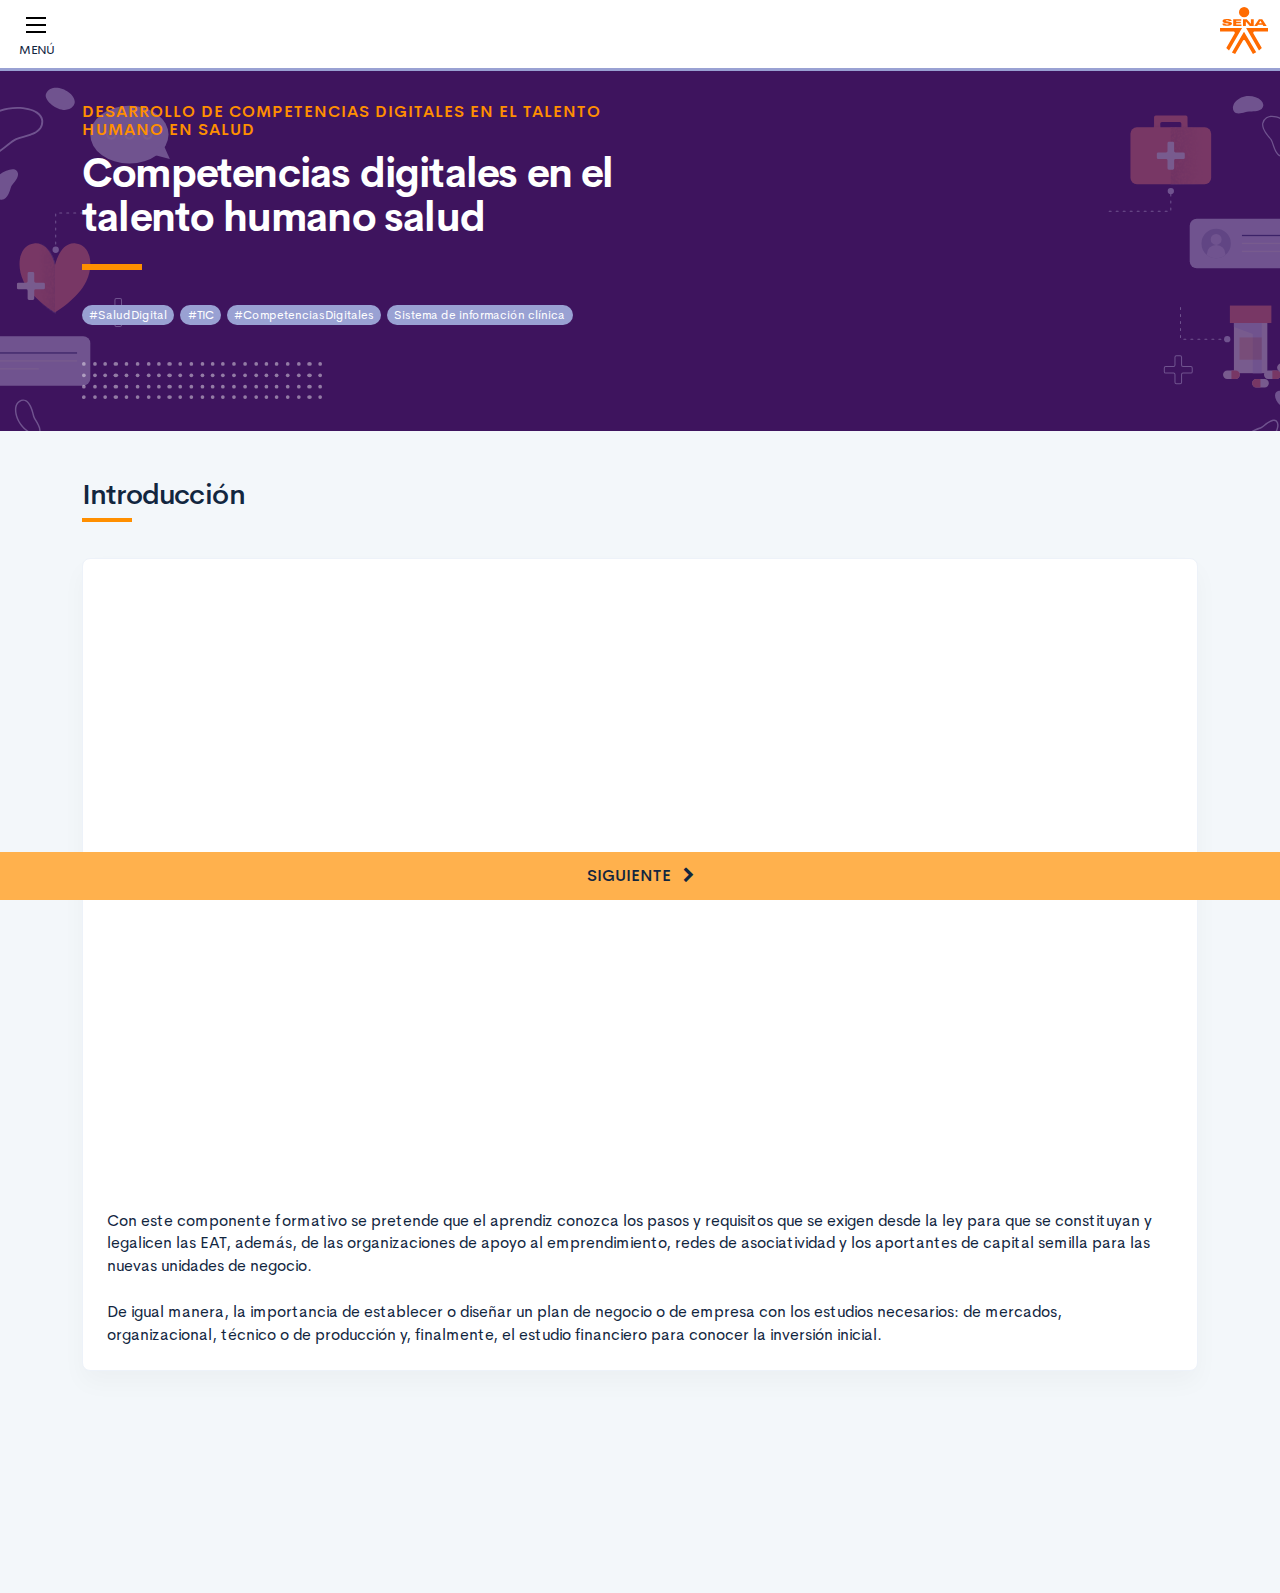
==== public/main.html @ 1bce0e08 "Cargue inicial" ====
<!DOCTYPE html>
<html lang="es">
    <head>
        <meta charset="UTF-8">
        <meta name="viewport" content="width=device-width, user-scalable=no, initial-scale=1.0, maximum-scale=1.0, minimum-scale=1.0">
        <title>Competencias digitales en el talento humano salud</title>
        <meta meta name="description" content="Las Tecnologías de la Información y la Comunicación (TIC) están en constante evolución y cada vez más la salud digital se fortalece y se apoya de estas herramientas, convirtiéndose en un gran aliado al momento de la prestación del servicio, puesto que permite la integración de la información de una manera oportuna, confiable, eficiente y segura.">
        <link rel="icon" type="image/svg+xml" href="assets/images/logos/senaLogo.svg">
        <link rel="stylesheet" href="assets/fonts/feather/feather.css">
        <link rel="stylesheet" href="assets/fonts/fontawesome/css/font-awesome.css">
        <link href="assets/css/fancybox.css" rel="stylesheet">
        <link href="assets/css/animate.css" rel="stylesheet">
        <link rel="stylesheet" href="assets/css/main.css">
    </head>
    <body class="theme-dark page-header-textura" id="page-main">
        <div class="page-main">
            <header class="sticky-top">
                <div class="page-topbar">
                    <div class="container-fluid">
                        <div class="d-flex justify-content-between align-items-center">
                            <div class="page-topbar__menu"><a class="page-topbar__menu-icon btn-menu-responsive" href="#"><span></span><span></span><span></span></a><span class="page-topbar__menu-title">MENÚ</span></div>
                            <div class="page-topbar__logo"><img class="img-fluid" src="assets/images/logos/senaLogo.svg" alt="Logo SENA"></div>
                        </div>
                    </div>
                </div>
            </header>
            <main class="mb-5">
                <div class="page-header" id="page-main-header">
                    <div class="page-textura">
                        <div class="container">
                            <div class="curso-portada">
                                <div class="row align-items-center">
                                    <div class="col-12 col-lg-6">
                                        <div class="curso-container">
                                            <h3 class="curso-subtitulo text-color-orange" id="curso-titulo-componente">DESARROLLO DE COMPETENCIAS DIGITALES EN EL TALENTO HUMANO EN SALUD</h3>
                                            <h1 class="curso-titulo" id="curso-titulo-tema">Competencias digitales en el talento humano salud</h1>
                                            <div class="brand-line-primary"></div>
                                            <div class="keywords"><span class="badge badge-pill badge-brand-light mr-2">#SaludDigital</span><span class="badge badge-pill badge-brand-light mr-2">#TIC</span><span class="badge badge-pill badge-brand-light mr-2">#CompetenciasDigitales</span><span class="badge badge-pill badge-brand-light mr-2">Sistema de información clínica</span></div>
                                            <div class="barra-dots mt-5"><img class="img-fluid" src="assets/images/header/icon_dots.svg" alt="alt" /></div>
                                        </div>
                                    </div>
                                    <div class="col-12 col-lg-6 text-center">
                                        <div class="d-none d-lg-block"><img class="curso-imagen" src="" /></div>
                                    </div>
                                </div>
                            </div>
                        </div>
                    </div>
                </div>
                <div id="mainContent"></div>
            </main>
            <p><br></p>
            <footer class="mt-5">
                <div class="page-control" id="page-control">
                    <div class="row justify-content-center align-items-center"><a class="page-control-link page-control-prev col py-3 text-center" id="back" href="#"><span>
                                <div class="fa fa-chevron-left mr-3"></div>Anterior
                            </span></a><a class="page-control-link page-control-next col py-3 text-center" id="next" href="#"><span>Siguiente<div class="fa fa-chevron-right ml-3"></div></span></a></div>
                </div>
            </footer>
        </div>
        <aside id="page-main-aside">
            <div class="aside-contenidos">
                <div class="aside-contenidos__header d-flex justify-content-between align-items-center">
                    <div class="aside-contenidos__titulo"><span> <i class="fa fa-list-ul mr-2"></i>Contenidos</span></div>
                    <div class="aside-contenidos__close d-md-none"><a class="page-main-aside__close icon btnclose m-0" href="#"></a></div>
                </div>
                <nav class="aside-contenidos__body">
                    <ul class="menu-main" id="menuMain"></ul>
                </nav>
            </div>
            <div class="aside-extra position-relative">
                <ul class="fixed-bottom menu-secondary" id="menuSecondary"></ul>
            </div>
        </aside>
        <script src="assets/js/vendor.js"></script>
        <script src="assets/js/global.js"> </script>
        <script src="assets/js/pages.js"> </script>
    </body>
</html>
---- public/assets/fonts/feather/feather.css ----
@font-face {
  font-family: 'Feather';
  src:
    url('fonts/Feather.ttf?sdxovp') format('truetype'),
    url('fonts/Feather.woff?sdxovp') format('woff'),
    url('fonts/Feather.svg?sdxovp#Feather') format('svg');
  font-weight: normal;
  font-style: normal;
}

.fe {
  /* use !important to prevent issues with browser extensions that change fonts */
  font-family: 'Feather' !important;
  speak: none;
  font-style: normal;
  font-weight: normal;
  font-variant: normal;
  text-transform: none;
  line-height: 1;

  /* Better Font Rendering =========== */
  -webkit-font-smoothing: antialiased;
  -moz-osx-font-smoothing: grayscale;
}

.fe-activity:before {
  content: "\e900";
}
.fe-airplay:before {
  content: "\e901";
}
.fe-alert-circle:before {
  content: "\e902";
}
.fe-alert-octagon:before {
  content: "\e903";
}
.fe-alert-triangle:before {
  content: "\e904";
}
.fe-align-center:before {
  content: "\e905";
}
.fe-align-justify:before {
  content: "\e906";
}
.fe-align-left:before {
  content: "\e907";
}
.fe-align-right:before {
  content: "\e908";
}
.fe-anchor:before {
  content: "\e909";
}
.fe-aperture:before {
  content: "\e90a";
}
.fe-archive:before {
  content: "\e90b";
}
.fe-arrow-down:before {
  content: "\e90c";
}
.fe-arrow-down-circle:before {
  content: "\e90d";
}
.fe-arrow-down-left:before {
  content: "\e90e";
}
.fe-arrow-down-right:before {
  content: "\e90f";
}
.fe-arrow-left:before {
  content: "\e910";
}
.fe-arrow-left-circle:before {
  content: "\e911";
}
.fe-arrow-right:before {
  content: "\e912";
}
.fe-arrow-right-circle:before {
  content: "\e913";
}
.fe-arrow-up:before {
  content: "\e914";
}
.fe-arrow-up-circle:before {
  content: "\e915";
}
.fe-arrow-up-left:before {
  content: "\e916";
}
.fe-arrow-up-right:before {
  content: "\e917";
}
.fe-at-sign:before {
  content: "\e918";
}
.fe-award:before {
  content: "\e919";
}
.fe-bar-chart:before {
  content: "\e91a";
}
.fe-bar-chart-2:before {
  content: "\e91b";
}
.fe-battery:before {
  content: "\e91c";
}
.fe-battery-charging:before {
  content: "\e91d";
}
.fe-bell:before {
  content: "\e91e";
}
.fe-bell-off:before {
  content: "\e91f";
}
.fe-bluetooth:before {
  content: "\e920";
}
.fe-bold:before {
  content: "\e921";
}
.fe-book:before {
  content: "\e922";
}
.fe-book-open:before {
  content: "\e923";
}
.fe-bookmark:before {
  content: "\e924";
}
.fe-box:before {
  content: "\e925";
}
.fe-briefcase:before {
  content: "\e926";
}
.fe-calendar:before {
  content: "\e927";
}
.fe-camera:before {
  content: "\e928";
}
.fe-camera-off:before {
  content: "\e929";
}
.fe-cast:before {
  content: "\e92a";
}
.fe-check:before {
  content: "\e92b";
}
.fe-check-circle:before {
  content: "\e92c";
}
.fe-check-square:before {
  content: "\e92d";
}
.fe-chevron-down:before {
  content: "\e92e";
}
.fe-chevron-left:before {
  content: "\e92f";
}
.fe-chevron-right:before {
  content: "\e930";
}
.fe-chevron-up:before {
  content: "\e931";
}
.fe-chevrons-down:before {
  content: "\e932";
}
.fe-chevrons-left:before {
  content: "\e933";
}
.fe-chevrons-right:before {
  content: "\e934";
}
.fe-chevrons-up:before {
  content: "\e935";
}
.fe-chrome:before {
  content: "\e936";
}
.fe-circle:before {
  content: "\e937";
}
.fe-clipboard:before {
  content: "\e938";
}
.fe-clock:before {
  content: "\e939";
}
.fe-cloud:before {
  content: "\e93a";
}
.fe-cloud-drizzle:before {
  content: "\e93b";
}
.fe-cloud-lightning:before {
  content: "\e93c";
}
.fe-cloud-off:before {
  content: "\e93d";
}
.fe-cloud-rain:before {
  content: "\e93e";
}
.fe-cloud-snow:before {
  content: "\e93f";
}
.fe-code:before {
  content: "\e940";
}
.fe-codepen:before {
  content: "\e941";
}
.fe-command:before {
  content: "\e942";
}
.fe-compass:before {
  content: "\e943";
}
.fe-copy:before {
  content: "\e944";
}
.fe-corner-down-left:before {
  content: "\e945";
}
.fe-corner-down-right:before {
  content: "\e946";
}
.fe-corner-left-down:before {
  content: "\e947";
}
.fe-corner-left-up:before {
  content: "\e948";
}
.fe-corner-right-down:before {
  content: "\e949";
}
.fe-corner-right-up:before {
  content: "\e94a";
}
.fe-corner-up-left:before {
  content: "\e94b";
}
.fe-corner-up-right:before {
  content: "\e94c";
}
.fe-cpu:before {
  content: "\e94d";
}
.fe-credit-card:before {
  content: "\e94e";
}
.fe-crop:before {
  content: "\e94f";
}
.fe-crosshair:before {
  content: "\e950";
}
.fe-database:before {
  content: "\e951";
}
.fe-delete:before {
  content: "\e952";
}
.fe-disc:before {
  content: "\e953";
}
.fe-dollar-sign:before {
  content: "\e954";
}
.fe-download:before {
  content: "\e955";
}
.fe-download-cloud:before {
  content: "\e956";
}
.fe-droplet:before {
  content: "\e957";
}
.fe-edit:before {
  content: "\e958";
}
.fe-edit-2:before {
  content: "\e959";
}
.fe-edit-3:before {
  content: "\e95a";
}
.fe-external-link:before {
  content: "\e95b";
}
.fe-eye:before {
  content: "\e95c";
}
.fe-eye-off:before {
  content: "\e95d";
}
.fe-facebook:before {
  content: "\e95e";
}
.fe-fast-forward:before {
  content: "\e95f";
}
.fe-feather:before {
  content: "\e960";
}
.fe-file:before {
  content: "\e961";
}
.fe-file-minus:before {
  content: "\e962";
}
.fe-file-plus:before {
  content: "\e963";
}
.fe-file-text:before {
  content: "\e964";
}
.fe-film:before {
  content: "\e965";
}
.fe-filter:before {
  content: "\e966";
}
.fe-flag:before {
  content: "\e967";
}
.fe-folder:before {
  content: "\e968";
}
.fe-folder-minus:before {
  content: "\e969";
}
.fe-folder-plus:before {
  content: "\e96a";
}
.fe-gift:before {
  content: "\e96b";
}
.fe-git-branch:before {
  content: "\e96c";
}
.fe-git-commit:before {
  content: "\e96d";
}
.fe-git-merge:before {
  content: "\e96e";
}
.fe-git-pull-request:before {
  content: "\e96f";
}
.fe-github:before {
  content: "\e970";
}
.fe-gitlab:before {
  content: "\e971";
}
.fe-globe:before {
  content: "\e972";
}
.fe-grid:before {
  content: "\e973";
}
.fe-hard-drive:before {
  content: "\e974";
}
.fe-hash:before {
  content: "\e975";
}
.fe-headphones:before {
  content: "\e976";
}
.fe-heart:before {
  content: "\e977";
}
.fe-help-circle:before {
  content: "\e978";
}
.fe-home:before {
  content: "\e979";
}
.fe-image:before {
  content: "\e97a";
}
.fe-inbox:before {
  content: "\e97b";
}
.fe-info:before {
  content: "\e97c";
}
.fe-instagram:before {
  content: "\e97d";
}
.fe-italic:before {
  content: "\e97e";
}
.fe-layers:before {
  content: "\e97f";
}
.fe-layout:before {
  content: "\e980";
}
.fe-life-buoy:before {
  content: "\e981";
}
.fe-link:before {
  content: "\e982";
}
.fe-link-2:before {
  content: "\e983";
}
.fe-linkedin:before {
  content: "\e984";
}
.fe-list:before {
  content: "\e985";
}
.fe-loader:before {
  content: "\e986";
}
.fe-lock:before {
  content: "\e987";
}
.fe-log-in:before {
  content: "\e988";
}
.fe-log-out:before {
  content: "\e989";
}
.fe-mail:before {
  content: "\e98a";
}
.fe-map:before {
  content: "\e98b";
}
.fe-map-pin:before {
  content: "\e98c";
}
.fe-maximize:before {
  content: "\e98d";
}
.fe-maximize-2:before {
  content: "\e98e";
}
.fe-menu:before {
  content: "\e98f";
}
.fe-message-circle:before {
  content: "\e990";
}
.fe-message-square:before {
  content: "\e991";
}
.fe-mic:before {
  content: "\e992";
}
.fe-mic-off:before {
  content: "\e993";
}
.fe-minimize:before {
  content: "\e994";
}
.fe-minimize-2:before {
  content: "\e995";
}
.fe-minus:before {
  content: "\e996";
}
.fe-minus-circle:before {
  content: "\e997";
}
.fe-minus-square:before {
  content: "\e998";
}
.fe-monitor:before {
  content: "\e999";
}
.fe-moon:before {
  content: "\e99a";
}
.fe-more-horizontal:before {
  content: "\e99b";
}
.fe-more-vertical:before {
  content: "\e99c";
}
.fe-move:before {
  content: "\e99d";
}
.fe-music:before {
  content: "\e99e";
}
.fe-navigation:before {
  content: "\e99f";
}
.fe-navigation-2:before {
  content: "\e9a0";
}
.fe-octagon:before {
  content: "\e9a1";
}
.fe-package:before {
  content: "\e9a2";
}
.fe-paperclip:before {
  content: "\e9a3";
}
.fe-pause:before {
  content: "\e9a4";
}
.fe-pause-circle:before {
  content: "\e9a5";
}
.fe-percent:before {
  content: "\e9a6";
}
.fe-phone:before {
  content: "\e9a7";
}
.fe-phone-call:before {
  content: "\e9a8";
}
.fe-phone-forwarded:before {
  content: "\e9a9";
}
.fe-phone-incoming:before {
  content: "\e9aa";
}
.fe-phone-missed:before {
  content: "\e9ab";
}
.fe-phone-off:before {
  content: "\e9ac";
}
.fe-phone-outgoing:before {
  content: "\e9ad";
}
.fe-pie-chart:before {
  content: "\e9ae";
}
.fe-play:before {
  content: "\e9af";
}
.fe-play-circle:before {
  content: "\e9b0";
}
.fe-plus:before {
  content: "\e9b1";
}
.fe-plus-circle:before {
  content: "\e9b2";
}
.fe-plus-square:before {
  content: "\e9b3";
}
.fe-pocket:before {
  content: "\e9b4";
}
.fe-power:before {
  content: "\e9b5";
}
.fe-printer:before {
  content: "\e9b6";
}
.fe-radio:before {
  content: "\e9b7";
}
.fe-refresh-ccw:before {
  content: "\e9b8";
}
.fe-refresh-cw:before {
  content: "\e9b9";
}
.fe-repeat:before {
  content: "\e9ba";
}
.fe-rewind:before {
  content: "\e9bb";
}
.fe-rotate-ccw:before {
  content: "\e9bc";
}
.fe-rotate-cw:before {
  content: "\e9bd";
}
.fe-rss:before {
  content: "\e9be";
}
.fe-save:before {
  content: "\e9bf";
}
.fe-scissors:before {
  content: "\e9c0";
}
.fe-search:before {
  content: "\e9c1";
}
.fe-send:before {
  content: "\e9c2";
}
.fe-server:before {
  content: "\e9c3";
}
.fe-settings:before {
  content: "\e9c4";
}
.fe-share:before {
  content: "\e9c5";
}
.fe-share-2:before {
  content: "\e9c6";
}
.fe-shield:before {
  content: "\e9c7";
}
.fe-shield-off:before {
  content: "\e9c8";
}
.fe-shopping-bag:before {
  content: "\e9c9";
}
.fe-shopping-cart:before {
  content: "\e9ca";
}
.fe-shuffle:before {
  content: "\e9cb";
}
.fe-sidebar:before {
  content: "\e9cc";
}
.fe-skip-back:before {
  content: "\e9cd";
}
.fe-skip-forward:before {
  content: "\e9ce";
}
.fe-slack:before {
  content: "\e9cf";
}
.fe-slash:before {
  content: "\e9d0";
}
.fe-sliders:before {
  content: "\e9d1";
}
.fe-smartphone:before {
  content: "\e9d2";
}
.fe-speaker:before {
  content: "\e9d3";
}
.fe-square:before {
  content: "\e9d4";
}
.fe-star:before {
  content: "\e9d5";
}
.fe-stop-circle:before {
  content: "\e9d6";
}
.fe-sun:before {
  content: "\e9d7";
}
.fe-sunrise:before {
  content: "\e9d8";
}
.fe-sunset:before {
  content: "\e9d9";
}
.fe-tablet:before {
  content: "\e9da";
}
.fe-tag:before {
  content: "\e9db";
}
.fe-target:before {
  content: "\e9dc";
}
.fe-terminal:before {
  content: "\e9dd";
}
.fe-thermometer:before {
  content: "\e9de";
}
.fe-thumbs-down:before {
  content: "\e9df";
}
.fe-thumbs-up:before {
  content: "\e9e0";
}
.fe-toggle-left:before {
  content: "\e9e1";
}
.fe-toggle-right:before {
  content: "\e9e2";
}
.fe-trash:before {
  content: "\e9e3";
}
.fe-trash-2:before {
  content: "\e9e4";
}
.fe-trending-down:before {
  content: "\e9e5";
}
.fe-trending-up:before {
  content: "\e9e6";
}
.fe-triangle:before {
  content: "\e9e7";
}
.fe-truck:before {
  content: "\e9e8";
}
.fe-tv:before {
  content: "\e9e9";
}
.fe-twitter:before {
  content: "\e9ea";
}
.fe-type:before {
  content: "\e9eb";
}
.fe-umbrella:before {
  content: "\e9ec";
}
.fe-underline:before {
  content: "\e9ed";
}
.fe-unlock:before {
  content: "\e9ee";
}
.fe-upload:before {
  content: "\e9ef";
}
.fe-upload-cloud:before {
  content: "\e9f0";
}
.fe-user:before {
  content: "\e9f1";
}
.fe-user-check:before {
  content: "\e9f2";
}
.fe-user-minus:before {
  content: "\e9f3";
}
.fe-user-plus:before {
  content: "\e9f4";
}
.fe-user-x:before {
  content: "\e9f5";
}
.fe-users:before {
  content: "\e9f6";
}
.fe-video:before {
  content: "\e9f7";
}
.fe-video-off:before {
  content: "\e9f8";
}
.fe-voicemail:before {
  content: "\e9f9";
}
.fe-volume:before {
  content: "\e9fa";
}
.fe-volume-1:before {
  content: "\e9fb";
}
.fe-volume-2:before {
  content: "\e9fc";
}
.fe-volume-x:before {
  content: "\e9fd";
}
.fe-watch:before {
  content: "\e9fe";
}
.fe-wifi:before {
  content: "\e9ff";
}
.fe-wifi-off:before {
  content: "\ea00";
}
.fe-wind:before {
  content: "\ea01";
}
.fe-x:before {
  content: "\ea02";
}
.fe-x-circle:before {
  content: "\ea03";
}
.fe-x-square:before {
  content: "\ea04";
}
.fe-youtube:before {
  content: "\ea05";
}
.fe-zap:before {
  content: "\ea06";
}
.fe-zap-off:before {
  content: "\ea07";
}
.fe-zoom-in:before {
  content: "\ea08";
}
.fe-zoom-out:before {
  content: "\ea09";
}
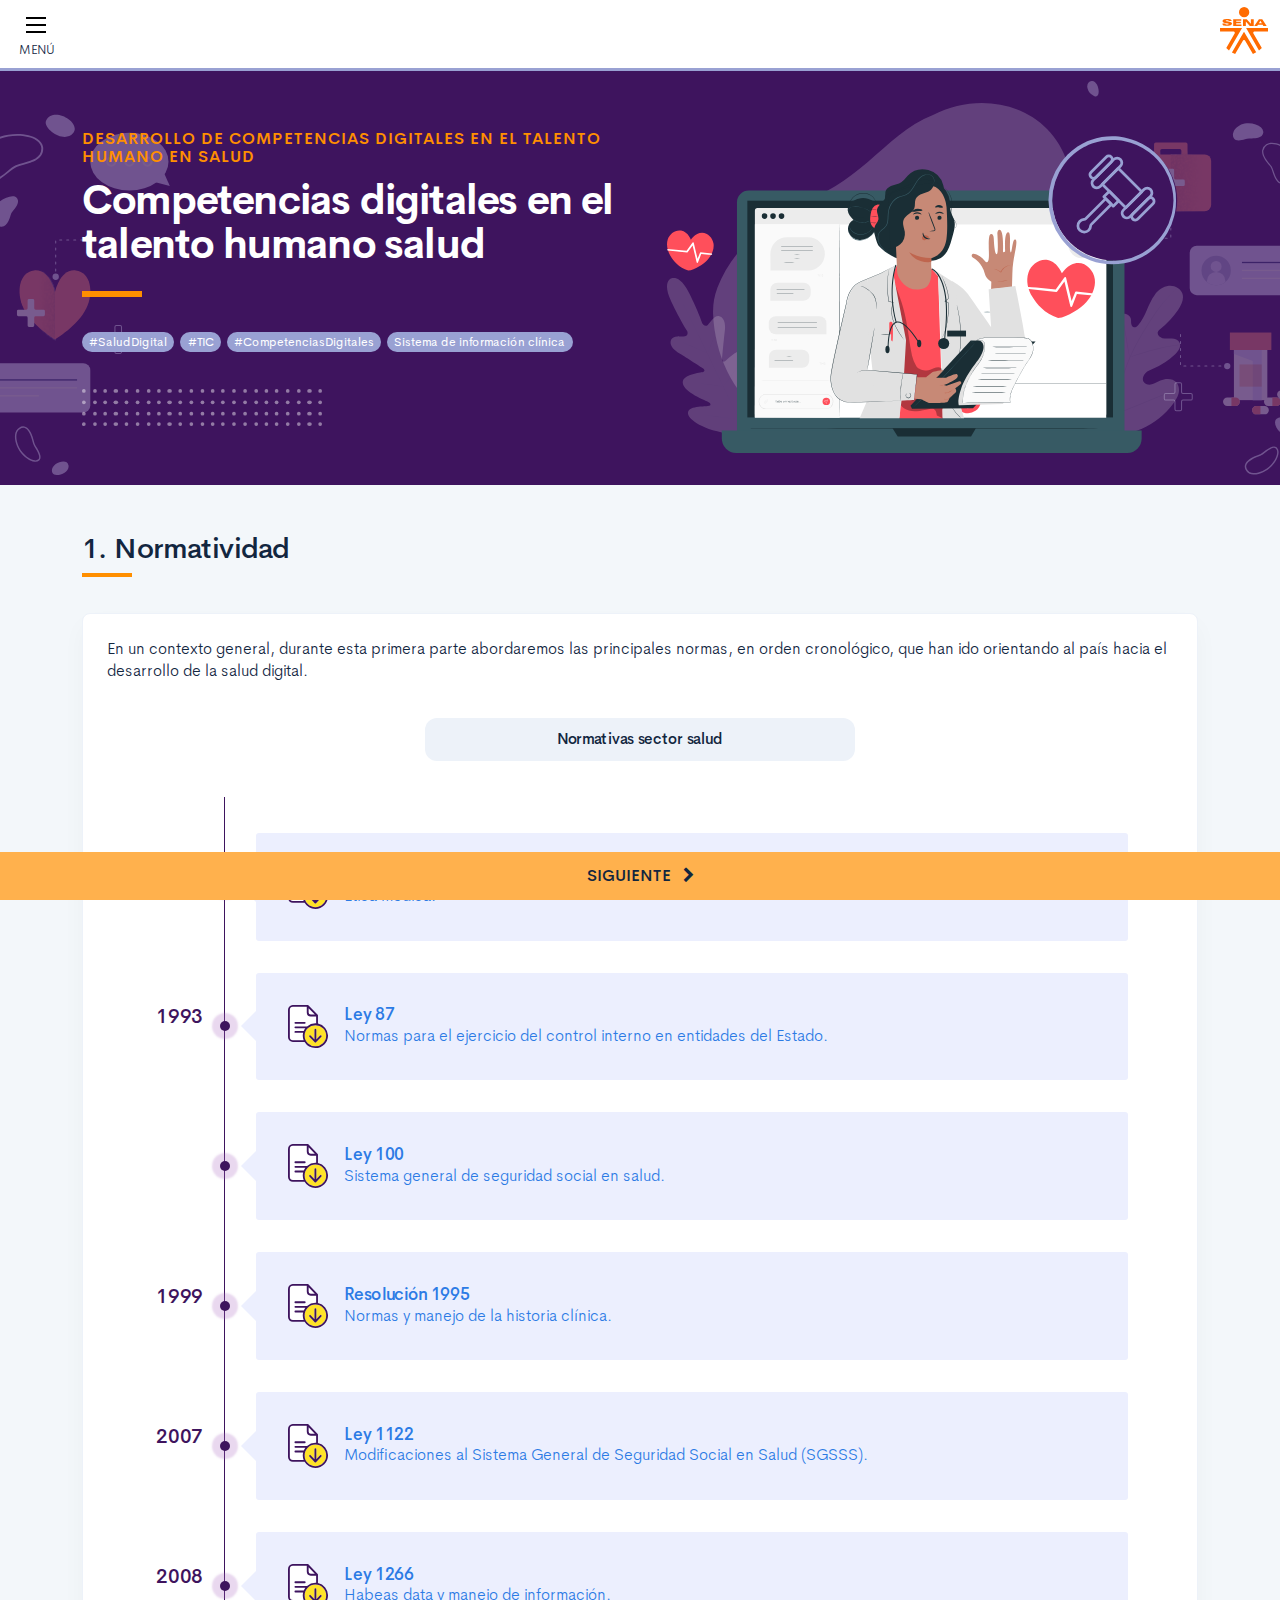
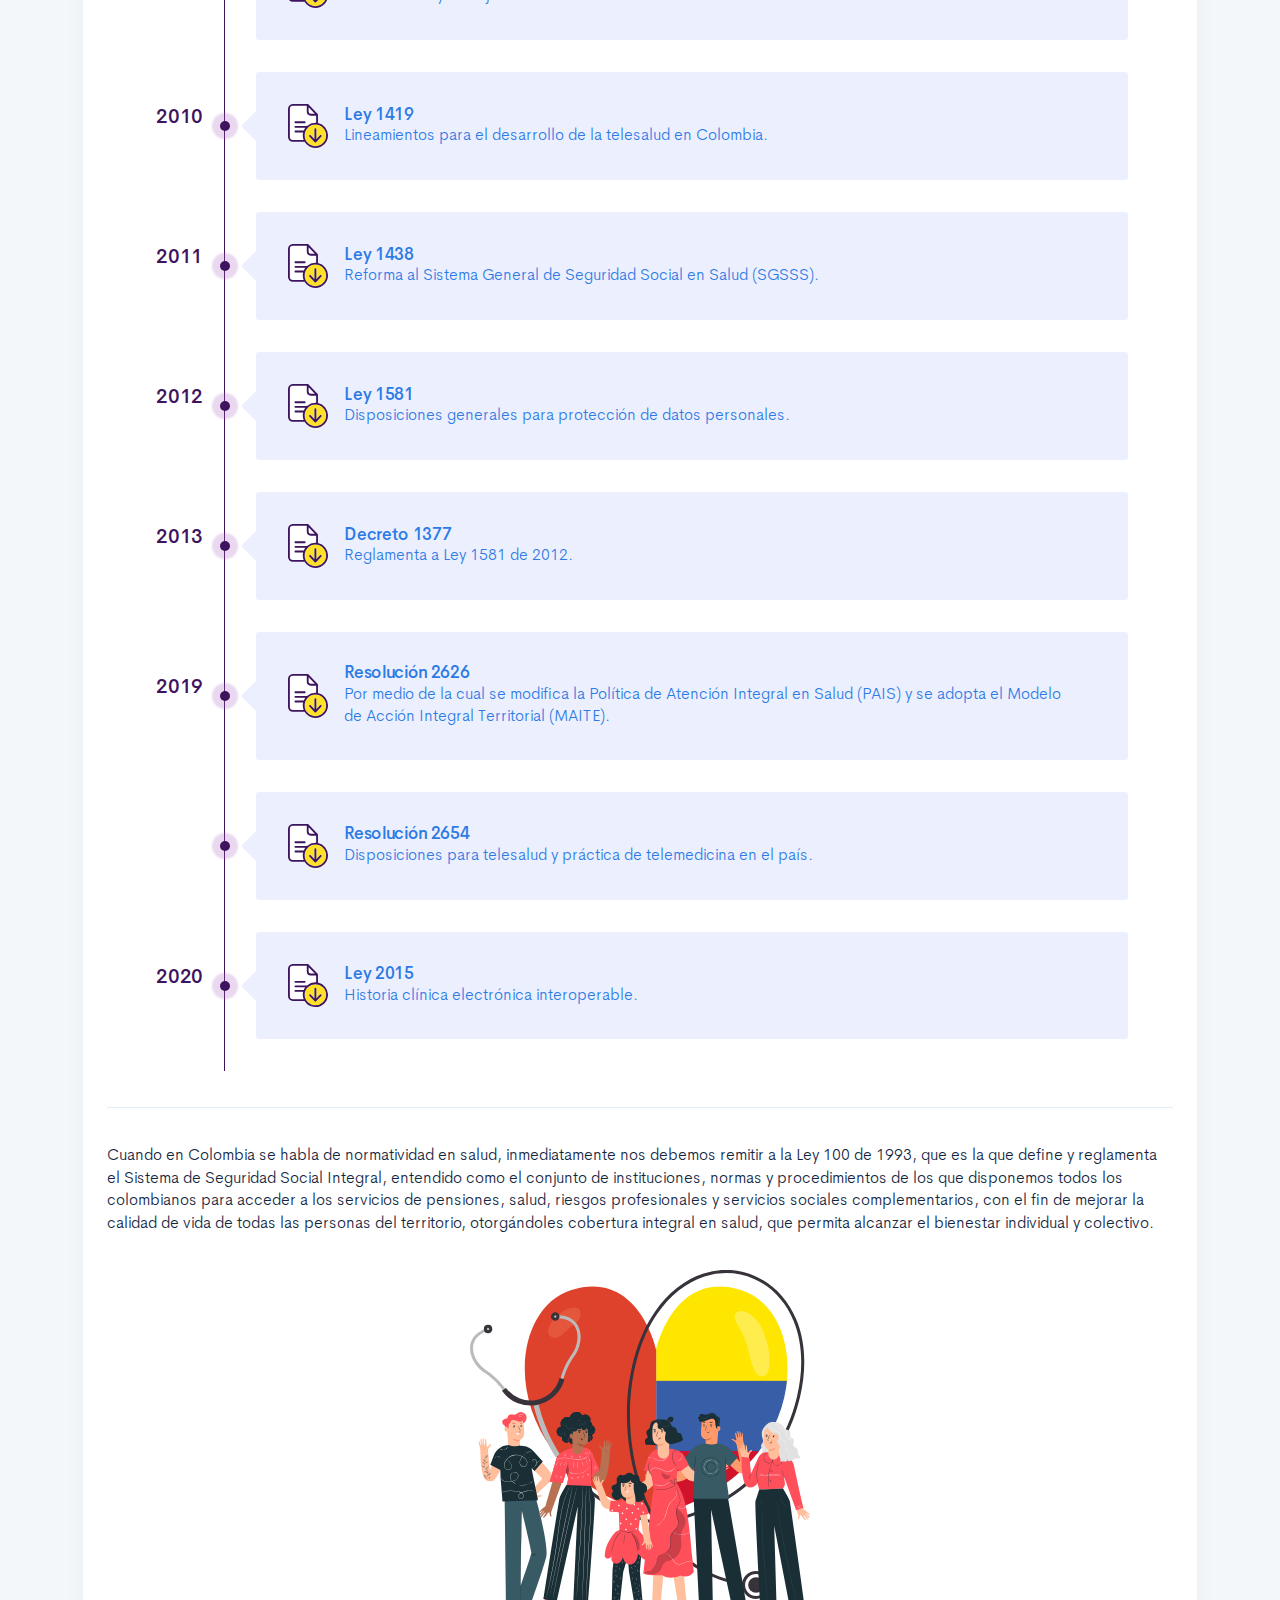
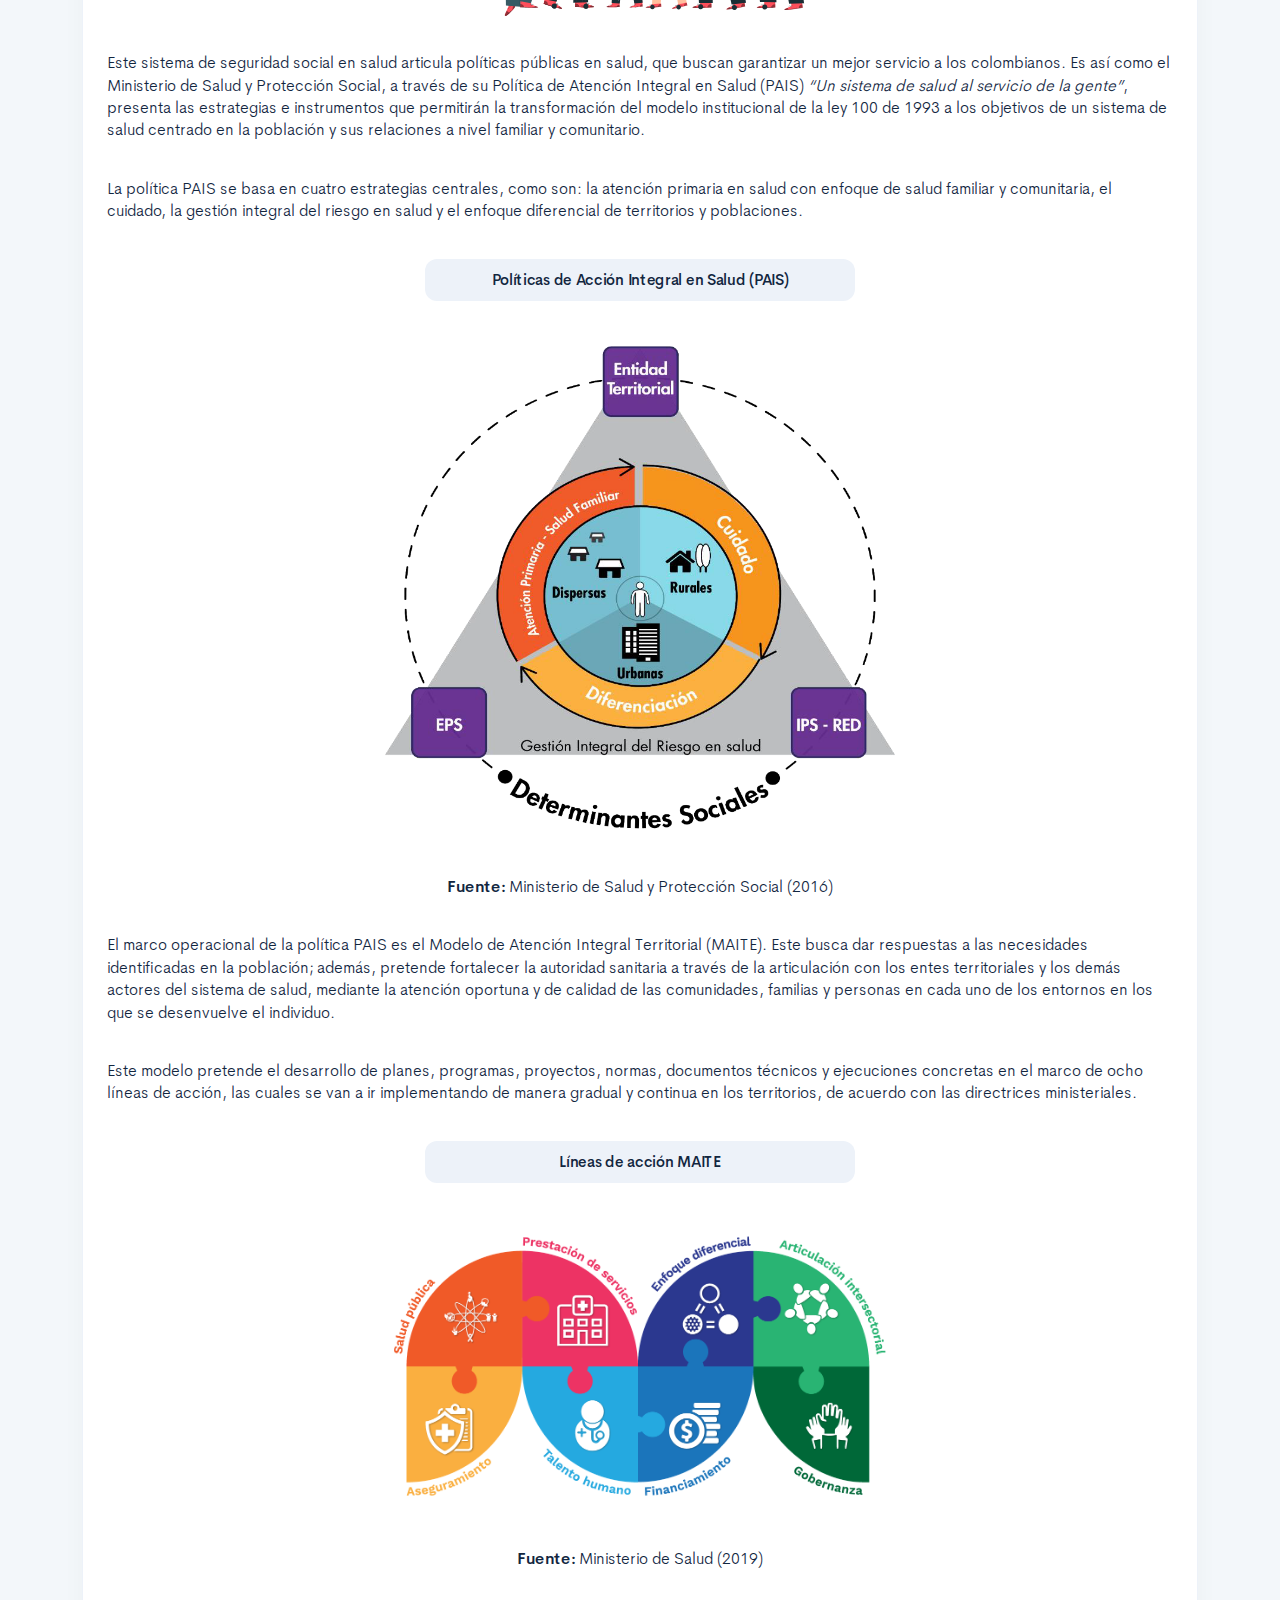
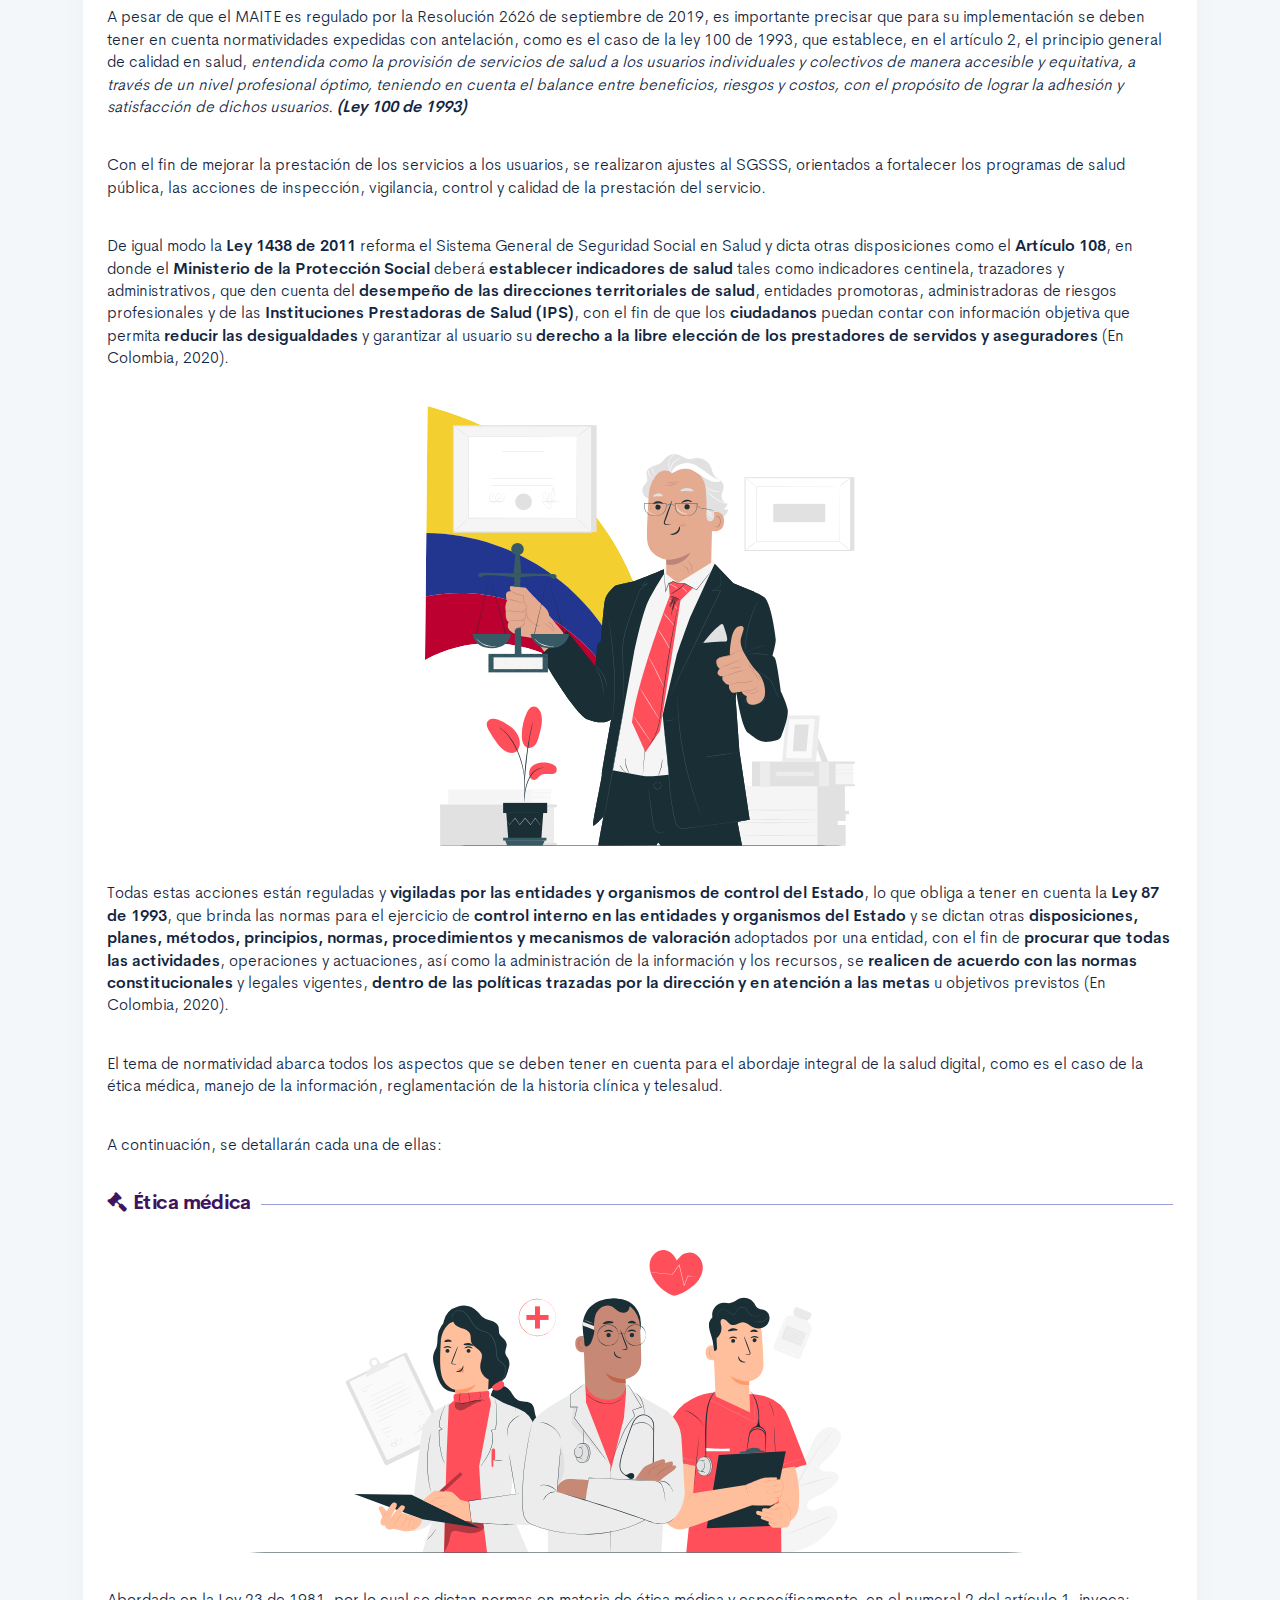
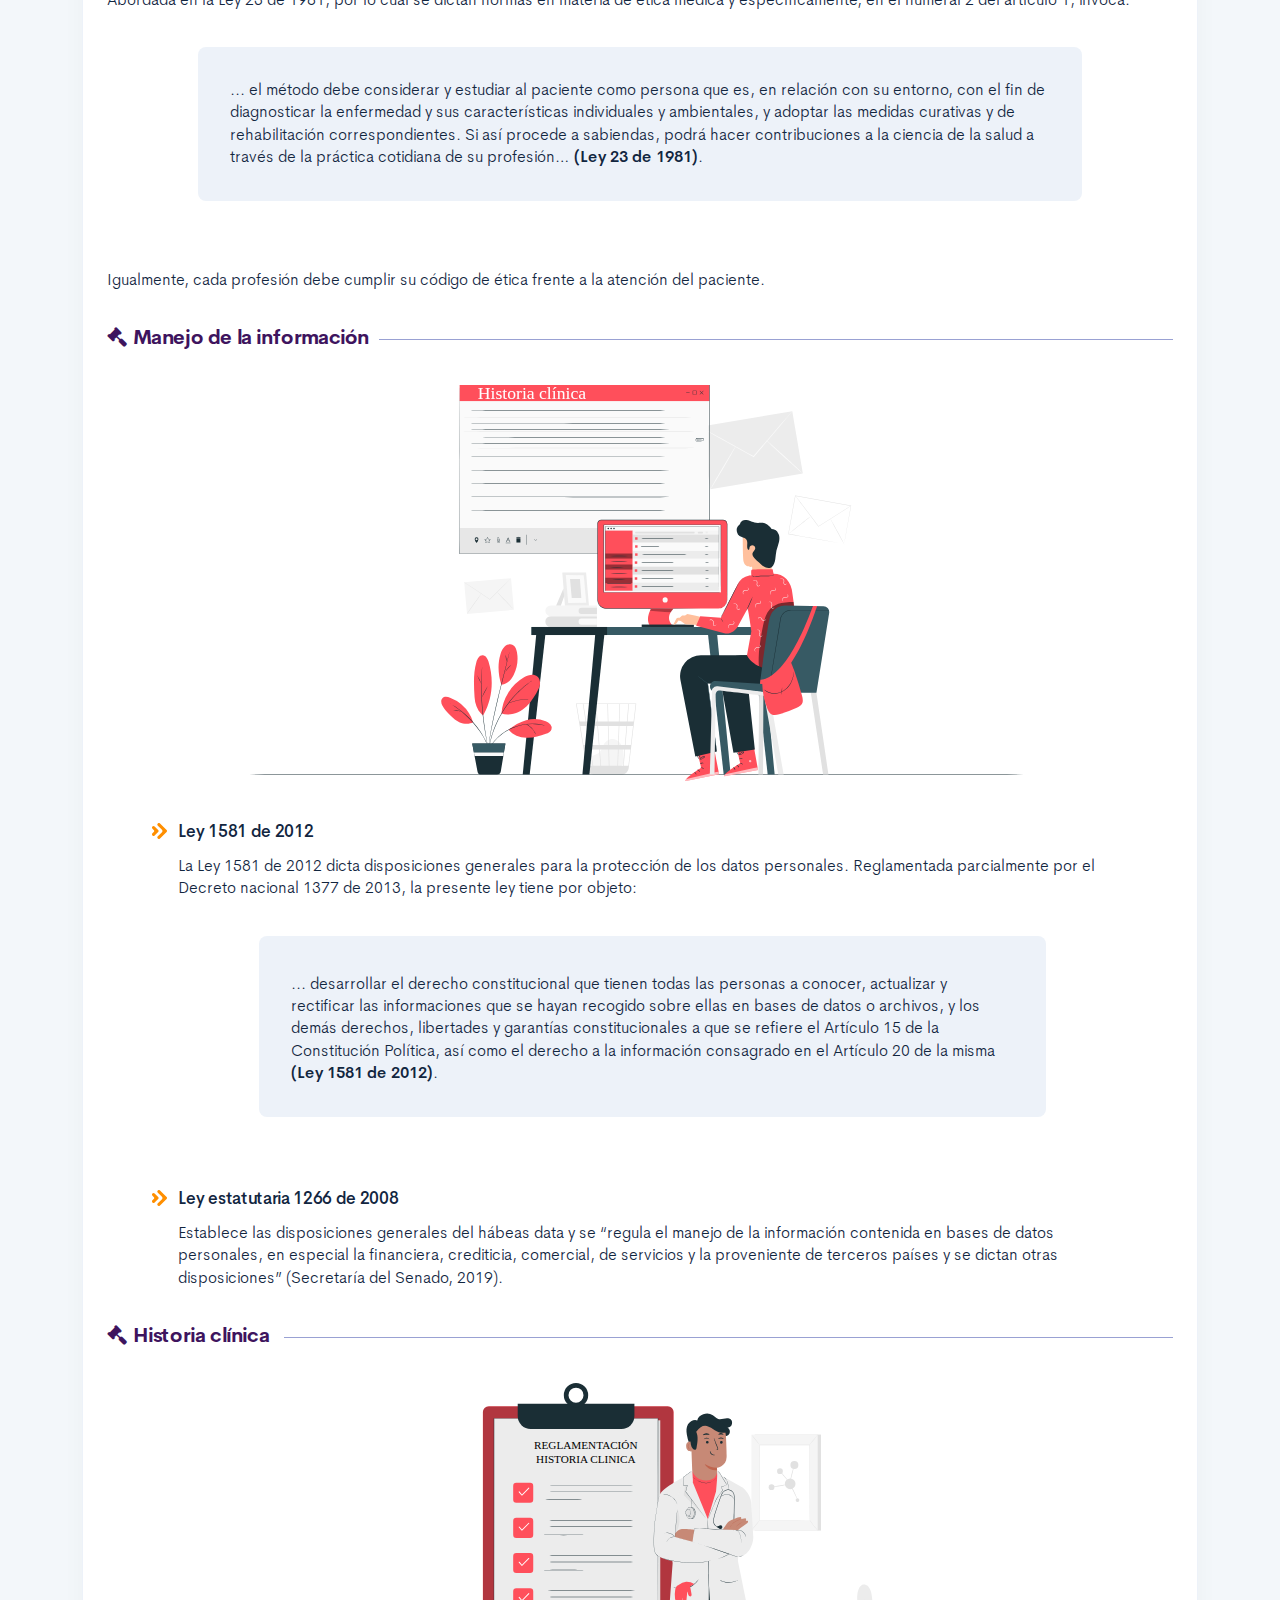
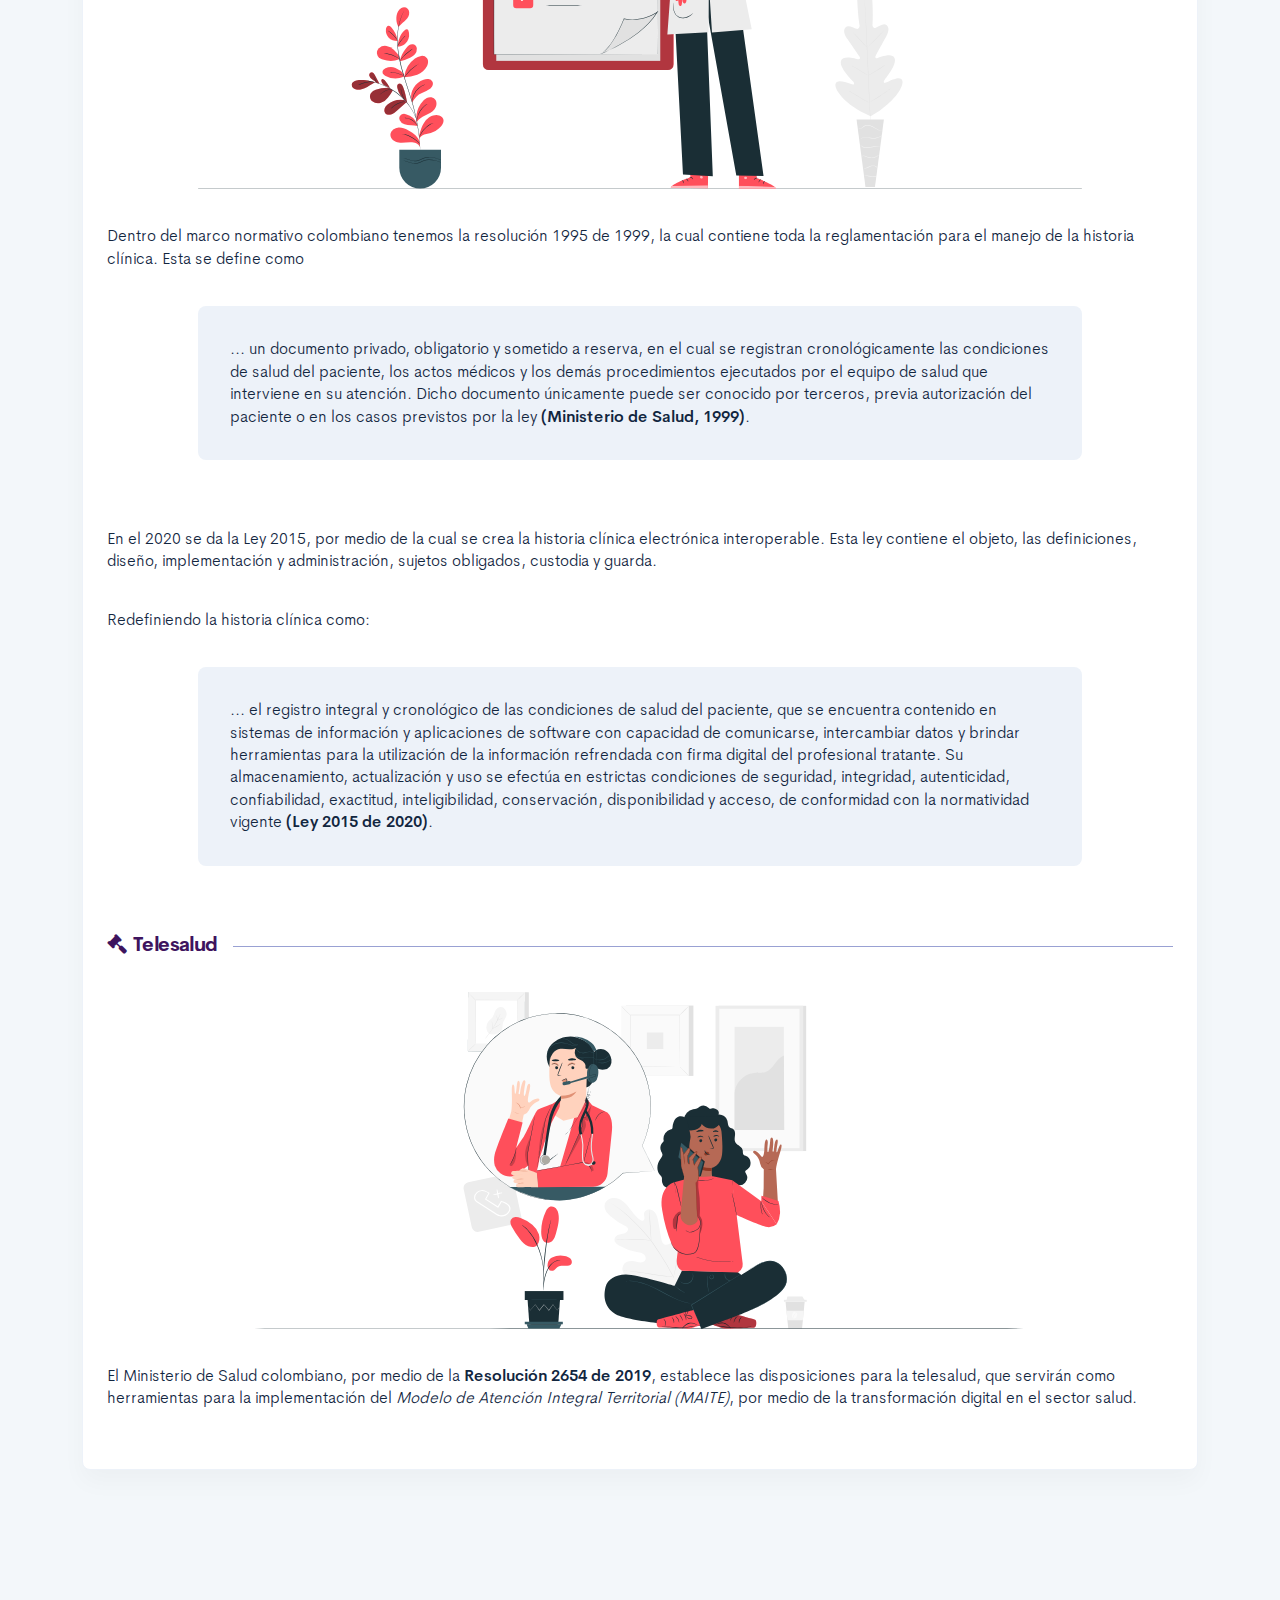
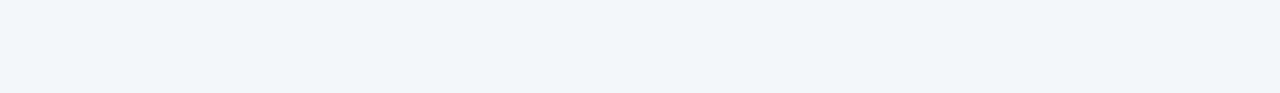
==== commit d40e75ae: "Carga de contenido" ====
--- a/public/main.html
+++ b/public/main.html
@@ -40,7 +40,7 @@
                                         </div>
                                     </div>
                                     <div class="col-12 col-lg-6 text-center">
-                                        <div class="d-none d-lg-block"><img class="curso-imagen" src="" /></div>
+                                        <div class="d-none d-lg-block"><img class="curso-imagen" src="assets/images/header/header_media.svg" /></div>
                                     </div>
                                 </div>
                             </div>
--- a/public/assets/css/main.css
+++ b/public/assets/css/main.css
@@ -3,6 +3,6 @@
  * Copyright 2011-2019 The Bootstrap Authors
  * Copyright 2011-2019 Twitter, Inc.
  * Licensed under MIT (https://github.com/twbs/bootstrap/blob/master/LICENSE)
- */:root{--blue: #2C7BE5;--indigo: #727cf5;--purple: #6b5eae;--pink: #ff679b;--red: #E63757;--orange: #fd7e14;--yellow: #F6C343;--green: #00D97E;--teal: #02a8b5;--cyan: #39afd1;--white: #fff;--gray: #95AAC9;--gray-dark: #3B506C;--primary: #12263F;--secondary: #6E84A3;--success: #00A99A;--info: #39afd1;--warning: #ff8f00;--danger: #E63757;--light: #EDF2F9;--dark: #000;--white: #fff;--breakpoint-xs: 0;--breakpoint-sm: 576px;--breakpoint-md: 768px;--breakpoint-lg: 992px;--breakpoint-xl: 1200px;--font-family-sans-serif: "Cerebri Sans", sans-serif;--font-family-monospace: "Courier New", monospace}*,*::before,*::after{box-sizing:border-box}html{font-family:sans-serif;line-height:1.15;-webkit-text-size-adjust:100%;-webkit-tap-highlight-color:rgba(0,0,0,0)}article,aside,figcaption,figure,footer,header,hgroup,main,nav,section{display:block}body{margin:0;font-family:"Cerebri Sans",sans-serif;font-size:.9375rem;font-weight:400;line-height:1.5;color:#12263F;text-align:left;background-color:#F3F7FA}[tabindex="-1"]:focus:not(:focus-visible){outline:0 !important}hr{box-sizing:content-box;height:0;overflow:visible}h1,h2,h3,h4,h5,h6{margin-top:0;margin-bottom:1.125rem}p{margin-top:0;margin-bottom:1rem}abbr[title],abbr[data-original-title]{text-decoration:underline;text-decoration:underline dotted;cursor:help;border-bottom:0;text-decoration-skip-ink:none}address{margin-bottom:1rem;font-style:normal;line-height:inherit}ol,ul,dl{margin-top:0;margin-bottom:1rem}ol ol,ul ul,ol ul,ul ol{margin-bottom:0}dt{font-weight:600}dd{margin-bottom:.5rem;margin-left:0}blockquote{margin:0 0 1rem}b,strong{font-weight:bolder}small{font-size:80%}sub,sup{position:relative;font-size:75%;line-height:0;vertical-align:baseline}sub{bottom:-.25em}sup{top:-.5em}a{color:#2C7BE5;text-decoration:none;background-color:transparent}a:hover{color:#104082;text-decoration:none}a:not([href]){color:inherit;text-decoration:none}a:not([href]):hover{color:inherit;text-decoration:none}pre,code,kbd,samp{font-family:"Courier New",monospace;font-size:1em}pre{margin-top:0;margin-bottom:1rem;overflow:auto}figure{margin:0 0 1rem}img{vertical-align:middle;border-style:none}svg{overflow:hidden;vertical-align:middle}table{border-collapse:collapse}caption{padding-top:1rem;padding-bottom:1rem;color:#95AAC9;text-align:left;caption-side:bottom}th{text-align:inherit}label{display:inline-block;margin-bottom:.5rem}button{border-radius:0}button:focus{outline:1px dotted;outline:5px auto -webkit-focus-ring-color}input,button,select,optgroup,textarea{margin:0;font-family:inherit;font-size:inherit;line-height:inherit}button,input{overflow:visible}button,select{text-transform:none}select{word-wrap:normal}button,[type="button"],[type="reset"],[type="submit"]{-webkit-appearance:button}button:not(:disabled),[type="button"]:not(:disabled),[type="reset"]:not(:disabled),[type="submit"]:not(:disabled){cursor:pointer}button::-moz-focus-inner,[type="button"]::-moz-focus-inner,[type="reset"]::-moz-focus-inner,[type="submit"]::-moz-focus-inner{padding:0;border-style:none}input[type="radio"],input[type="checkbox"]{box-sizing:border-box;padding:0}input[type="date"],input[type="time"],input[type="datetime-local"],input[type="month"]{-webkit-appearance:listbox}textarea{overflow:auto;resize:vertical}fieldset{min-width:0;padding:0;margin:0;border:0}legend{display:block;width:100%;max-width:100%;padding:0;margin-bottom:.5rem;font-size:1.5rem;line-height:inherit;color:inherit;white-space:normal}progress{vertical-align:baseline}[type="number"]::-webkit-inner-spin-button,[type="number"]::-webkit-outer-spin-button{height:auto}[type="search"]{outline-offset:-2px;-webkit-appearance:none}[type="search"]::-webkit-search-decoration{-webkit-appearance:none}::-webkit-file-upload-button{font:inherit;-webkit-appearance:button}output{display:inline-block}summary{display:list-item;cursor:pointer}template{display:none}[hidden]{display:none !important}h1,h2,h3,h4,h5,h6,.h1,.h2,.h3,.h4,.h5,.h6{margin-bottom:1.125rem;font-weight:500;line-height:1.1}h1,.h1{font-size:1.625rem}h2,.h2{font-size:1.25rem}h3,.h3{font-size:1.0625rem}h4,.h4{font-size:.9375rem}h5,.h5{font-size:.8125rem}h6,.h6{font-size:.625rem}.lead{font-size:1.17188rem;font-weight:300}.display-1{font-size:4rem;font-weight:600;line-height:1.1}.display-2{font-size:3.25rem;font-weight:600;line-height:1.1}.display-3{font-size:2.625rem;font-weight:600;line-height:1.1}.display-4{font-size:2rem;font-weight:600;line-height:1.1}hr{margin-top:1rem;margin-bottom:1rem;border:0;border-top:1px solid #E3EBF6}small,.small{font-size:.8125rem;font-weight:400}mark,.mark{padding:.2em;background-color:#fcf8e3}.list-unstyled{padding-left:0;list-style:none}.list-inline{padding-left:0;list-style:none}.list-inline-item{display:inline-block}.list-inline-item:not(:last-child){margin-right:6px}.initialism{font-size:90%;text-transform:uppercase}.blockquote{margin-bottom:1.5rem;font-size:1.17188rem}.blockquote-footer{display:block;font-size:.8125rem;color:#95AAC9}.blockquote-footer::before{content:"\2014\00A0"}.img-fluid{max-width:100%;height:auto}.img-thumbnail{padding:.25rem;background-color:#F3F7FA;border:1px solid #E3EBF6;border-radius:.375rem;max-width:100%;height:auto}.figure{display:inline-block}.figure-img{margin-bottom:.75rem;line-height:1}.figure-caption{font-size:.8125rem;color:#95AAC9}code{font-size:87.5%;color:#2C7BE5;word-wrap:break-word}a>code{color:inherit}kbd{padding:.2rem .4rem;font-size:87.5%;color:#fff;background-color:#283E59;border-radius:.25rem}kbd kbd{padding:0;font-size:100%;font-weight:600}pre{display:block;font-size:87.5%;color:#283E59}pre code{font-size:inherit;color:inherit;word-break:normal}.pre-scrollable{max-height:340px;overflow-y:scroll}.container{width:100%;padding-right:12px;padding-left:12px;margin-right:auto;margin-left:auto}@media (min-width: 576px){.container{max-width:540px}}@media (min-width: 768px){.container{max-width:720px}}@media (min-width: 992px){.container{max-width:960px}}@media (min-width: 1200px){.container{max-width:1140px}}.container-fluid,.container-sm,.container-md,.container-lg,.container-xl{width:100%;padding-right:12px;padding-left:12px;margin-right:auto;margin-left:auto}@media (min-width: 576px){.container,.container-sm{max-width:540px}}@media (min-width: 768px){.container,.container-sm,.container-md{max-width:720px}}@media (min-width: 992px){.container,.container-sm,.container-md,.container-lg{max-width:960px}}@media (min-width: 1200px){.container,.container-sm,.container-md,.container-lg,.container-xl{max-width:1140px}}.row{display:flex;flex-wrap:wrap;margin-right:-12px;margin-left:-12px}.no-gutters{margin-right:0;margin-left:0}.no-gutters>.col,.no-gutters>[class*="col-"]{padding-right:0;padding-left:0}.col-1,.col-2,.col-3,.col-4,.col-5,.col-6,.col-7,.col-8,.col-9,.col-10,.col-11,.col-12,.col,.col-auto,.col-sm-1,.col-sm-2,.col-sm-3,.col-sm-4,.col-sm-5,.col-sm-6,.col-sm-7,.col-sm-8,.col-sm-9,.col-sm-10,.col-sm-11,.col-sm-12,.col-sm,.col-sm-auto,.col-md-1,.col-md-2,.col-md-3,.col-md-4,.col-md-5,.col-md-6,.col-md-7,.col-md-8,.col-md-9,.col-md-10,.col-md-11,.col-md-12,.col-md,.col-md-auto,.col-lg-1,.col-lg-2,.col-lg-3,.col-lg-4,.col-lg-5,.col-lg-6,.col-lg-7,.col-lg-8,.col-lg-9,.col-lg-10,.col-lg-11,.col-lg-12,.col-lg,.col-lg-auto,.col-xl-1,.col-xl-2,.col-xl-3,.col-xl-4,.col-xl-5,.col-xl-6,.col-xl-7,.col-xl-8,.col-xl-9,.col-xl-10,.col-xl-11,.col-xl-12,.col-xl,.col-xl-auto{position:relative;width:100%;padding-right:12px;padding-left:12px}.col{flex-basis:0;flex-grow:1;max-width:100%}.row-cols-1>*{flex:0 0 100%;max-width:100%}.row-cols-2>*{flex:0 0 50%;max-width:50%}.row-cols-3>*{flex:0 0 33.33333%;max-width:33.33333%}.row-cols-4>*{flex:0 0 25%;max-width:25%}.row-cols-5>*{flex:0 0 20%;max-width:20%}.row-cols-6>*{flex:0 0 16.66667%;max-width:16.66667%}.col-auto{flex:0 0 auto;width:auto;max-width:100%}.col-1{flex:0 0 8.33333%;max-width:8.33333%}.col-2{flex:0 0 16.66667%;max-width:16.66667%}.col-3{flex:0 0 25%;max-width:25%}.col-4{flex:0 0 33.33333%;max-width:33.33333%}.col-5{flex:0 0 41.66667%;max-width:41.66667%}.col-6{flex:0 0 50%;max-width:50%}.col-7{flex:0 0 58.33333%;max-width:58.33333%}.col-8{flex:0 0 66.66667%;max-width:66.66667%}.col-9{flex:0 0 75%;max-width:75%}.col-10{flex:0 0 83.33333%;max-width:83.33333%}.col-11{flex:0 0 91.66667%;max-width:91.66667%}.col-12{flex:0 0 100%;max-width:100%}.order-first{order:-1}.order-last{order:13}.order-0{order:0}.order-1{order:1}.order-2{order:2}.order-3{order:3}.order-4{order:4}.order-5{order:5}.order-6{order:6}.order-7{order:7}.order-8{order:8}.order-9{order:9}.order-10{order:10}.order-11{order:11}.order-12{order:12}.offset-1{margin-left:8.33333%}.offset-2{margin-left:16.66667%}.offset-3{margin-left:25%}.offset-4{margin-left:33.33333%}.offset-5{margin-left:41.66667%}.offset-6{margin-left:50%}.offset-7{margin-left:58.33333%}.offset-8{margin-left:66.66667%}.offset-9{margin-left:75%}.offset-10{margin-left:83.33333%}.offset-11{margin-left:91.66667%}@media (min-width: 576px){.col-sm{flex-basis:0;flex-grow:1;max-width:100%}.row-cols-sm-1>*{flex:0 0 100%;max-width:100%}.row-cols-sm-2>*{flex:0 0 50%;max-width:50%}.row-cols-sm-3>*{flex:0 0 33.33333%;max-width:33.33333%}.row-cols-sm-4>*{flex:0 0 25%;max-width:25%}.row-cols-sm-5>*{flex:0 0 20%;max-width:20%}.row-cols-sm-6>*{flex:0 0 16.66667%;max-width:16.66667%}.col-sm-auto{flex:0 0 auto;width:auto;max-width:100%}.col-sm-1{flex:0 0 8.33333%;max-width:8.33333%}.col-sm-2{flex:0 0 16.66667%;max-width:16.66667%}.col-sm-3{flex:0 0 25%;max-width:25%}.col-sm-4{flex:0 0 33.33333%;max-width:33.33333%}.col-sm-5{flex:0 0 41.66667%;max-width:41.66667%}.col-sm-6{flex:0 0 50%;max-width:50%}.col-sm-7{flex:0 0 58.33333%;max-width:58.33333%}.col-sm-8{flex:0 0 66.66667%;max-width:66.66667%}.col-sm-9{flex:0 0 75%;max-width:75%}.col-sm-10{flex:0 0 83.33333%;max-width:83.33333%}.col-sm-11{flex:0 0 91.66667%;max-width:91.66667%}.col-sm-12{flex:0 0 100%;max-width:100%}.order-sm-first{order:-1}.order-sm-last{order:13}.order-sm-0{order:0}.order-sm-1{order:1}.order-sm-2{order:2}.order-sm-3{order:3}.order-sm-4{order:4}.order-sm-5{order:5}.order-sm-6{order:6}.order-sm-7{order:7}.order-sm-8{order:8}.order-sm-9{order:9}.order-sm-10{order:10}.order-sm-11{order:11}.order-sm-12{order:12}.offset-sm-0{margin-left:0}.offset-sm-1{margin-left:8.33333%}.offset-sm-2{margin-left:16.66667%}.offset-sm-3{margin-left:25%}.offset-sm-4{margin-left:33.33333%}.offset-sm-5{margin-left:41.66667%}.offset-sm-6{margin-left:50%}.offset-sm-7{margin-left:58.33333%}.offset-sm-8{margin-left:66.66667%}.offset-sm-9{margin-left:75%}.offset-sm-10{margin-left:83.33333%}.offset-sm-11{margin-left:91.66667%}}@media (min-width: 768px){.col-md{flex-basis:0;flex-grow:1;max-width:100%}.row-cols-md-1>*{flex:0 0 100%;max-width:100%}.row-cols-md-2>*{flex:0 0 50%;max-width:50%}.row-cols-md-3>*{flex:0 0 33.33333%;max-width:33.33333%}.row-cols-md-4>*{flex:0 0 25%;max-width:25%}.row-cols-md-5>*{flex:0 0 20%;max-width:20%}.row-cols-md-6>*{flex:0 0 16.66667%;max-width:16.66667%}.col-md-auto{flex:0 0 auto;width:auto;max-width:100%}.col-md-1{flex:0 0 8.33333%;max-width:8.33333%}.col-md-2{flex:0 0 16.66667%;max-width:16.66667%}.col-md-3{flex:0 0 25%;max-width:25%}.col-md-4{flex:0 0 33.33333%;max-width:33.33333%}.col-md-5{flex:0 0 41.66667%;max-width:41.66667%}.col-md-6{flex:0 0 50%;max-width:50%}.col-md-7{flex:0 0 58.33333%;max-width:58.33333%}.col-md-8{flex:0 0 66.66667%;max-width:66.66667%}.col-md-9{flex:0 0 75%;max-width:75%}.col-md-10{flex:0 0 83.33333%;max-width:83.33333%}.col-md-11{flex:0 0 91.66667%;max-width:91.66667%}.col-md-12{flex:0 0 100%;max-width:100%}.order-md-first{order:-1}.order-md-last{order:13}.order-md-0{order:0}.order-md-1{order:1}.order-md-2{order:2}.order-md-3{order:3}.order-md-4{order:4}.order-md-5{order:5}.order-md-6{order:6}.order-md-7{order:7}.order-md-8{order:8}.order-md-9{order:9}.order-md-10{order:10}.order-md-11{order:11}.order-md-12{order:12}.offset-md-0{margin-left:0}.offset-md-1{margin-left:8.33333%}.offset-md-2{margin-left:16.66667%}.offset-md-3{margin-left:25%}.offset-md-4{margin-left:33.33333%}.offset-md-5{margin-left:41.66667%}.offset-md-6{margin-left:50%}.offset-md-7{margin-left:58.33333%}.offset-md-8{margin-left:66.66667%}.offset-md-9{margin-left:75%}.offset-md-10{margin-left:83.33333%}.offset-md-11{margin-left:91.66667%}}@media (min-width: 992px){.col-lg{flex-basis:0;flex-grow:1;max-width:100%}.row-cols-lg-1>*{flex:0 0 100%;max-width:100%}.row-cols-lg-2>*{flex:0 0 50%;max-width:50%}.row-cols-lg-3>*{flex:0 0 33.33333%;max-width:33.33333%}.row-cols-lg-4>*{flex:0 0 25%;max-width:25%}.row-cols-lg-5>*{flex:0 0 20%;max-width:20%}.row-cols-lg-6>*{flex:0 0 16.66667%;max-width:16.66667%}.col-lg-auto{flex:0 0 auto;width:auto;max-width:100%}.col-lg-1{flex:0 0 8.33333%;max-width:8.33333%}.col-lg-2{flex:0 0 16.66667%;max-width:16.66667%}.col-lg-3{flex:0 0 25%;max-width:25%}.col-lg-4{flex:0 0 33.33333%;max-width:33.33333%}.col-lg-5{flex:0 0 41.66667%;max-width:41.66667%}.col-lg-6{flex:0 0 50%;max-width:50%}.col-lg-7{flex:0 0 58.33333%;max-width:58.33333%}.col-lg-8{flex:0 0 66.66667%;max-width:66.66667%}.col-lg-9{flex:0 0 75%;max-width:75%}.col-lg-10{flex:0 0 83.33333%;max-width:83.33333%}.col-lg-11{flex:0 0 91.66667%;max-width:91.66667%}.col-lg-12{flex:0 0 100%;max-width:100%}.order-lg-first{order:-1}.order-lg-last{order:13}.order-lg-0{order:0}.order-lg-1{order:1}.order-lg-2{order:2}.order-lg-3{order:3}.order-lg-4{order:4}.order-lg-5{order:5}.order-lg-6{order:6}.order-lg-7{order:7}.order-lg-8{order:8}.order-lg-9{order:9}.order-lg-10{order:10}.order-lg-11{order:11}.order-lg-12{order:12}.offset-lg-0{margin-left:0}.offset-lg-1{margin-left:8.33333%}.offset-lg-2{margin-left:16.66667%}.offset-lg-3{margin-left:25%}.offset-lg-4{margin-left:33.33333%}.offset-lg-5{margin-left:41.66667%}.offset-lg-6{margin-left:50%}.offset-lg-7{margin-left:58.33333%}.offset-lg-8{margin-left:66.66667%}.offset-lg-9{margin-left:75%}.offset-lg-10{margin-left:83.33333%}.offset-lg-11{margin-left:91.66667%}}@media (min-width: 1200px){.col-xl{flex-basis:0;flex-grow:1;max-width:100%}.row-cols-xl-1>*{flex:0 0 100%;max-width:100%}.row-cols-xl-2>*{flex:0 0 50%;max-width:50%}.row-cols-xl-3>*{flex:0 0 33.33333%;max-width:33.33333%}.row-cols-xl-4>*{flex:0 0 25%;max-width:25%}.row-cols-xl-5>*{flex:0 0 20%;max-width:20%}.row-cols-xl-6>*{flex:0 0 16.66667%;max-width:16.66667%}.col-xl-auto{flex:0 0 auto;width:auto;max-width:100%}.col-xl-1{flex:0 0 8.33333%;max-width:8.33333%}.col-xl-2{flex:0 0 16.66667%;max-width:16.66667%}.col-xl-3{flex:0 0 25%;max-width:25%}.col-xl-4{flex:0 0 33.33333%;max-width:33.33333%}.col-xl-5{flex:0 0 41.66667%;max-width:41.66667%}.col-xl-6{flex:0 0 50%;max-width:50%}.col-xl-7{flex:0 0 58.33333%;max-width:58.33333%}.col-xl-8{flex:0 0 66.66667%;max-width:66.66667%}.col-xl-9{flex:0 0 75%;max-width:75%}.col-xl-10{flex:0 0 83.33333%;max-width:83.33333%}.col-xl-11{flex:0 0 91.66667%;max-width:91.66667%}.col-xl-12{flex:0 0 100%;max-width:100%}.order-xl-first{order:-1}.order-xl-last{order:13}.order-xl-0{order:0}.order-xl-1{order:1}.order-xl-2{order:2}.order-xl-3{order:3}.order-xl-4{order:4}.order-xl-5{order:5}.order-xl-6{order:6}.order-xl-7{order:7}.order-xl-8{order:8}.order-xl-9{order:9}.order-xl-10{order:10}.order-xl-11{order:11}.order-xl-12{order:12}.offset-xl-0{margin-left:0}.offset-xl-1{margin-left:8.33333%}.offset-xl-2{margin-left:16.66667%}.offset-xl-3{margin-left:25%}.offset-xl-4{margin-left:33.33333%}.offset-xl-5{margin-left:41.66667%}.offset-xl-6{margin-left:50%}.offset-xl-7{margin-left:58.33333%}.offset-xl-8{margin-left:66.66667%}.offset-xl-9{margin-left:75%}.offset-xl-10{margin-left:83.33333%}.offset-xl-11{margin-left:91.66667%}}.table{width:100%;margin-bottom:1.5rem;color:#12263F}.table th,.table td{padding:1rem;vertical-align:top;border-top:1px solid #EDF2F9}.table thead th{vertical-align:bottom;border-bottom:2px solid #EDF2F9}.table tbody+tbody{border-top:2px solid #EDF2F9}.table-sm th,.table-sm td{padding:1rem}.table-bordered{border:1px solid #EDF2F9}.table-bordered th,.table-bordered td{border:1px solid #EDF2F9}.table-bordered thead th,.table-bordered thead td{border-bottom-width:2px}.table-borderless th,.table-borderless td,.table-borderless thead th,.table-borderless tbody+tbody{border:0}.table-striped tbody tr:nth-of-type(even){background-color:#F9FBFD}.table-hover tbody tr:hover{color:#12263F;background-color:#F9FBFD}.table-primary,.table-primary>th,.table-primary>td{background-color:#bdc2c9}.table-primary th,.table-primary td,.table-primary thead th,.table-primary tbody+tbody{border-color:#848e9b}.table-hover .table-primary:hover{background-color:#afb5be}.table-hover .table-primary:hover>td,.table-hover .table-primary:hover>th{background-color:#afb5be}.table-secondary,.table-secondary>th,.table-secondary>td{background-color:#d6dde5}.table-secondary th,.table-secondary td,.table-secondary thead th,.table-secondary tbody+tbody{border-color:#b4bfcf}.table-hover .table-secondary:hover{background-color:#c6d0db}.table-hover .table-secondary:hover>td,.table-hover .table-secondary:hover>th{background-color:#c6d0db}.table-success,.table-success>th,.table-success>td{background-color:#b8e7e3}.table-success th,.table-success td,.table-success thead th,.table-success tbody+tbody{border-color:#7ad2ca}.table-hover .table-success:hover{background-color:#a5e1db}.table-hover .table-success:hover>td,.table-hover .table-success:hover>th{background-color:#a5e1db}.table-info,.table-info>th,.table-info>td{background-color:#c8e9f2}.table-info th,.table-info td,.table-info thead th,.table-info tbody+tbody{border-color:#98d5e7}.table-hover .table-info:hover{background-color:#b3e1ed}.table-hover .table-info:hover>td,.table-hover .table-info:hover>th{background-color:#b3e1ed}.table-warning,.table-warning>th,.table-warning>td{background-color:#ffe0b8}.table-warning th,.table-warning td,.table-warning thead th,.table-warning tbody+tbody{border-color:#ffc57a}.table-hover .table-warning:hover{background-color:#ffd59f}.table-hover .table-warning:hover>td,.table-hover .table-warning:hover>th{background-color:#ffd59f}.table-danger,.table-danger>th,.table-danger>td{background-color:#f8c7d0}.table-danger th,.table-danger td,.table-danger thead th,.table-danger tbody+tbody{border-color:#f297a8}.table-hover .table-danger:hover{background-color:#f5b0bd}.table-hover .table-danger:hover>td,.table-hover .table-danger:hover>th{background-color:#f5b0bd}.table-light,.table-light>th,.table-light>td{background-color:#fafbfd}.table-light th,.table-light td,.table-light thead th,.table-light tbody+tbody{border-color:#f6f8fc}.table-hover .table-light:hover{background-color:#e8ecf6}.table-hover .table-light:hover>td,.table-hover .table-light:hover>th{background-color:#e8ecf6}.table-dark,.table-dark>th,.table-dark>td{background-color:#b8b8b8}.table-dark th,.table-dark td,.table-dark thead th,.table-dark tbody+tbody{border-color:#7a7a7a}.table-hover .table-dark:hover{background-color:#ababab}.table-hover .table-dark:hover>td,.table-hover .table-dark:hover>th{background-color:#ababab}.table-white,.table-white>th,.table-white>td{background-color:#fff}.table-white th,.table-white td,.table-white thead th,.table-white tbody+tbody{border-color:#fff}.table-hover .table-white:hover{background-color:#f2f2f2}.table-hover .table-white:hover>td,.table-hover .table-white:hover>th{background-color:#f2f2f2}.table-active,.table-active>th,.table-active>td{background-color:#F9FBFD}.table-hover .table-active:hover{background-color:#e6eef7}.table-hover .table-active:hover>td,.table-hover .table-active:hover>th{background-color:#e6eef7}.table .thead-dark th{color:#fff;background-color:#3B506C;border-color:#496285}.table .thead-light th{color:#95AAC9;background-color:#F9FBFD;border-color:#EDF2F9}.table-dark{color:#fff;background-color:#3B506C}.table-dark th,.table-dark td,.table-dark thead th{border-color:#496285}.table-dark.table-bordered{border:0}.table-dark.table-striped tbody tr:nth-of-type(even){background-color:rgba(255,255,255,0.05)}.table-dark.table-hover tbody tr:hover{color:#fff;background-color:rgba(255,255,255,0.075)}@media (max-width: 575.98px){.table-responsive-sm{display:block;width:100%;overflow-x:auto;-webkit-overflow-scrolling:touch}.table-responsive-sm>.table-bordered{border:0}}@media (max-width: 767.98px){.table-responsive-md{display:block;width:100%;overflow-x:auto;-webkit-overflow-scrolling:touch}.table-responsive-md>.table-bordered{border:0}}@media (max-width: 991.98px){.table-responsive-lg{display:block;width:100%;overflow-x:auto;-webkit-overflow-scrolling:touch}.table-responsive-lg>.table-bordered{border:0}}@media (max-width: 1199.98px){.table-responsive-xl{display:block;width:100%;overflow-x:auto;-webkit-overflow-scrolling:touch}.table-responsive-xl>.table-bordered{border:0}}.table-responsive{display:block;width:100%;overflow-x:auto;-webkit-overflow-scrolling:touch}.table-responsive>.table-bordered{border:0}.form-control{display:block;width:100%;height:calc(1.5em + 1rem + 2px);padding:.5rem .75rem;font-size:.9375rem;font-weight:400;line-height:1.5;color:#12263F;background-color:#fff;background-clip:padding-box;border:1px solid #D2DDEC;border-radius:.375rem;transition:border-color 0.15s ease-in-out,box-shadow 0.15s ease-in-out}@media (prefers-reduced-motion: reduce){.form-control{transition:none}}.form-control::-ms-expand{background-color:transparent;border:0}.form-control:-moz-focusring{color:transparent;text-shadow:0 0 0 #12263F}.form-control:focus{color:#12263F;background-color:#fff;border-color:#12263F;outline:0;box-shadow:rgba(0,0,0,0)}.form-control::placeholder{color:#B1C2D9;opacity:1}.form-control:disabled,.form-control[readonly]{background-color:#fff;opacity:1}select.form-control:focus::-ms-value{color:#12263F;background-color:#fff}.form-control-file,.form-control-range{display:block;width:100%}.col-form-label{padding-top:calc(.5rem + 1px);padding-bottom:calc(.5rem + 1px);margin-bottom:0;font-size:inherit;line-height:1.5}.col-form-label-lg{padding-top:calc(.75rem + 1px);padding-bottom:calc(.75rem + 1px);font-size:.9375rem;line-height:1.5}.col-form-label-sm{padding-top:calc(.125rem + 1px);padding-bottom:calc(.125rem + 1px);font-size:.8125rem;line-height:1.75}.form-control-plaintext{display:block;width:100%;padding:.5rem 0;margin-bottom:0;font-size:.9375rem;line-height:1.5;color:#12263F;background-color:transparent;border:solid transparent;border-width:1px 0}.form-control-plaintext.form-control-sm,.form-control-plaintext.form-control-lg{padding-right:0;padding-left:0}.form-control-sm{height:calc(1.75em + .25rem + 2px);padding:.125rem .5rem;font-size:.8125rem;line-height:1.75;border-radius:.25rem}.form-control-lg{height:calc(1.5em + 1.5rem + 2px);padding:.75rem 1.25rem;font-size:.9375rem;line-height:1.5;border-radius:.5rem}select.form-control[size],select.form-control[multiple]{height:auto}textarea.form-control{height:auto}.form-group{margin-bottom:1.375rem}.form-text{display:block;margin-top:.25rem}.form-row{display:flex;flex-wrap:wrap;margin-right:-5px;margin-left:-5px}.form-row>.col,.form-row>[class*="col-"]{padding-right:5px;padding-left:5px}.form-check{position:relative;display:block;padding-left:1.25rem}.form-check-input{position:absolute;margin-top:.3rem;margin-left:-1.25rem}.form-check-input[disabled] ~ .form-check-label,.form-check-input:disabled ~ .form-check-label{color:#95AAC9}.form-check-label{margin-bottom:0}.form-check-inline{display:inline-flex;align-items:center;padding-left:0;margin-right:.75rem}.form-check-inline .form-check-input{position:static;margin-top:0;margin-right:.3125rem;margin-left:0}.valid-feedback{display:none;width:100%;margin-top:.25rem;font-size:.8125rem;color:#00A99A}.valid-tooltip{position:absolute;top:100%;z-index:5;display:none;max-width:100%;padding:.25rem .5rem;margin-top:.1rem;font-size:.8125rem;line-height:1.5;color:#fff;background-color:#00a99a;border-radius:.375rem}.was-validated :valid ~ .valid-feedback,.was-validated :valid ~ .valid-tooltip,.is-valid ~ .valid-feedback,.is-valid ~ .valid-tooltip{display:block}.was-validated .form-control:valid,.form-control.is-valid{border-color:#00A99A}.was-validated .form-control:valid:focus,.form-control.is-valid:focus{border-color:#00A99A;box-shadow:0 0 0 .15rem rgba(0,169,154,0.25)}.was-validated .custom-select:valid,.custom-select.is-valid{border-color:#00A99A}.was-validated .custom-select:valid:focus,.custom-select.is-valid:focus{border-color:#00A99A;box-shadow:0 0 0 .15rem rgba(0,169,154,0.25)}.was-validated .form-check-input:valid ~ .form-check-label,.form-check-input.is-valid ~ .form-check-label{color:#00A99A}.was-validated .form-check-input:valid ~ .valid-feedback,.was-validated .form-check-input:valid ~ .valid-tooltip,.form-check-input.is-valid ~ .valid-feedback,.form-check-input.is-valid ~ .valid-tooltip{display:block}.was-validated .custom-control-input:valid ~ .custom-control-label,.custom-control-input.is-valid ~ .custom-control-label{color:#00A99A}.was-validated .custom-control-input:valid ~ .custom-control-label::before,.custom-control-input.is-valid ~ .custom-control-label::before{border-color:#00A99A}.was-validated .custom-control-input:valid:checked ~ .custom-control-label::before,.custom-control-input.is-valid:checked ~ .custom-control-label::before{border-color:#00dcc8;background-color:#00dcc8}.was-validated .custom-control-input:valid:focus ~ .custom-control-label::before,.custom-control-input.is-valid:focus ~ .custom-control-label::before{box-shadow:0 0 0 .15rem rgba(0,169,154,0.25)}.was-validated .custom-control-input:valid:focus:not(:checked) ~ .custom-control-label::before,.custom-control-input.is-valid:focus:not(:checked) ~ .custom-control-label::before{border-color:#00A99A}.was-validated .custom-file-input:valid ~ .custom-file-label,.custom-file-input.is-valid ~ .custom-file-label{border-color:#00A99A}.was-validated .custom-file-input:valid:focus ~ .custom-file-label,.custom-file-input.is-valid:focus ~ .custom-file-label{border-color:#00A99A;box-shadow:0 0 0 .15rem rgba(0,169,154,0.25)}.invalid-feedback{display:none;width:100%;margin-top:.25rem;font-size:.8125rem;color:#E63757}.invalid-tooltip{position:absolute;top:100%;z-index:5;display:none;max-width:100%;padding:.25rem .5rem;margin-top:.1rem;font-size:.8125rem;line-height:1.5;color:#fff;background-color:#e63757;border-radius:.375rem}.was-validated :invalid ~ .invalid-feedback,.was-validated :invalid ~ .invalid-tooltip,.is-invalid ~ .invalid-feedback,.is-invalid ~ .invalid-tooltip{display:block}.was-validated .form-control:invalid,.form-control.is-invalid{border-color:#E63757}.was-validated .form-control:invalid:focus,.form-control.is-invalid:focus{border-color:#E63757;box-shadow:0 0 0 .15rem rgba(230,55,87,0.25)}.was-validated .custom-select:invalid,.custom-select.is-invalid{border-color:#E63757}.was-validated .custom-select:invalid:focus,.custom-select.is-invalid:focus{border-color:#E63757;box-shadow:0 0 0 .15rem rgba(230,55,87,0.25)}.was-validated .form-check-input:invalid ~ .form-check-label,.form-check-input.is-invalid ~ .form-check-label{color:#E63757}.was-validated .form-check-input:invalid ~ .invalid-feedback,.was-validated .form-check-input:invalid ~ .invalid-tooltip,.form-check-input.is-invalid ~ .invalid-feedback,.form-check-input.is-invalid ~ .invalid-tooltip{display:block}.was-validated .custom-control-input:invalid ~ .custom-control-label,.custom-control-input.is-invalid ~ .custom-control-label{color:#E63757}.was-validated .custom-control-input:invalid ~ .custom-control-label::before,.custom-control-input.is-invalid ~ .custom-control-label::before{border-color:#E63757}.was-validated .custom-control-input:invalid:checked ~ .custom-control-label::before,.custom-control-input.is-invalid:checked ~ .custom-control-label::before{border-color:#ec647d;background-color:#ec647d}.was-validated .custom-control-input:invalid:focus ~ .custom-control-label::before,.custom-control-input.is-invalid:focus ~ .custom-control-label::before{box-shadow:0 0 0 .15rem rgba(230,55,87,0.25)}.was-validated .custom-control-input:invalid:focus:not(:checked) ~ .custom-control-label::before,.custom-control-input.is-invalid:focus:not(:checked) ~ .custom-control-label::before{border-color:#E63757}.was-validated .custom-file-input:invalid ~ .custom-file-label,.custom-file-input.is-invalid ~ .custom-file-label{border-color:#E63757}.was-validated .custom-file-input:invalid:focus ~ .custom-file-label,.custom-file-input.is-invalid:focus ~ .custom-file-label{border-color:#E63757;box-shadow:0 0 0 .15rem rgba(230,55,87,0.25)}.form-inline{display:flex;flex-flow:row wrap;align-items:center}.form-inline .form-check{width:100%}@media (min-width: 576px){.form-inline label{display:flex;align-items:center;justify-content:center;margin-bottom:0}.form-inline .form-group{display:flex;flex:0 0 auto;flex-flow:row wrap;align-items:center;margin-bottom:0}.form-inline .form-control{display:inline-block;width:auto;vertical-align:middle}.form-inline .form-control-plaintext{display:inline-block}.form-inline .input-group,.form-inline .custom-select{width:auto}.form-inline .form-check{display:flex;align-items:center;justify-content:center;width:auto;padding-left:0}.form-inline .form-check-input{position:relative;flex-shrink:0;margin-top:0;margin-right:.25rem;margin-left:0}.form-inline .custom-control{align-items:center;justify-content:center}.form-inline .custom-control-label{margin-bottom:0}}.btn{display:inline-block;font-weight:400;color:#12263F;text-align:center;vertical-align:middle;cursor:pointer;user-select:none;background-color:transparent;border:1px solid transparent;padding:.5rem .75rem;font-size:.9375rem;line-height:1.5;border-radius:.375rem;transition:color 0.15s ease-in-out,background-color 0.15s ease-in-out,border-color 0.15s ease-in-out,box-shadow 0.15s ease-in-out}@media (prefers-reduced-motion: reduce){.btn{transition:none}}.btn:hover{color:#12263F;text-decoration:none}.btn:focus,.btn.focus{outline:0;box-shadow:0 0 0 .15rem rgba(18,38,63,0.25)}.btn.disabled,.btn:disabled{opacity:.65}a.btn.disabled,fieldset:disabled a.btn{pointer-events:none}.btn-primary{color:#fff;background-color:#12263F;border-color:#12263F}.btn-primary:hover{color:#fff;background-color:#0a1421;border-color:#070e17}.btn-primary:focus,.btn-primary.focus{color:#fff;background-color:#0a1421;border-color:#070e17;box-shadow:0 0 0 .15rem rgba(54,71,92,0.5)}.btn-primary.disabled,.btn-primary:disabled{color:#fff;background-color:#12263F;border-color:#12263F}.btn-primary:not(:disabled):not(.disabled):active,.btn-primary:not(:disabled):not(.disabled).active,.show>.btn-primary.dropdown-toggle{color:#fff;background-color:#070e17;border-color:#04080d}.btn-primary:not(:disabled):not(.disabled):active:focus,.btn-primary:not(:disabled):not(.disabled).active:focus,.show>.btn-primary.dropdown-toggle:focus{box-shadow:0 0 0 .15rem rgba(54,71,92,0.5)}.btn-secondary{color:#fff;background-color:#6E84A3;border-color:#6E84A3}.btn-secondary:hover{color:#fff;background-color:#5b7190;border-color:#566b88}.btn-secondary:focus,.btn-secondary.focus{color:#fff;background-color:#5b7190;border-color:#566b88;box-shadow:0 0 0 .15rem rgba(132,150,177,0.5)}.btn-secondary.disabled,.btn-secondary:disabled{color:#fff;background-color:#6E84A3;border-color:#6E84A3}.btn-secondary:not(:disabled):not(.disabled):active,.btn-secondary:not(:disabled):not(.disabled).active,.show>.btn-secondary.dropdown-toggle{color:#fff;background-color:#566b88;border-color:#516580}.btn-secondary:not(:disabled):not(.disabled):active:focus,.btn-secondary:not(:disabled):not(.disabled).active:focus,.show>.btn-secondary.dropdown-toggle:focus{box-shadow:0 0 0 .15rem rgba(132,150,177,0.5)}.btn-success{color:#fff;background-color:#00A99A;border-color:#00A99A}.btn-success:hover{color:#fff;background-color:#008377;border-color:#00766c}.btn-success:focus,.btn-success.focus{color:#fff;background-color:#008377;border-color:#00766c;box-shadow:0 0 0 .15rem rgba(38,182,169,0.5)}.btn-success.disabled,.btn-success:disabled{color:#fff;background-color:#00A99A;border-color:#00A99A}.btn-success:not(:disabled):not(.disabled):active,.btn-success:not(:disabled):not(.disabled).active,.show>.btn-success.dropdown-toggle{color:#fff;background-color:#00766c;border-color:#006960}.btn-success:not(:disabled):not(.disabled):active:focus,.btn-success:not(:disabled):not(.disabled).active:focus,.show>.btn-success.dropdown-toggle:focus{box-shadow:0 0 0 .15rem rgba(38,182,169,0.5)}.btn-info{color:#fff;background-color:#39afd1;border-color:#39afd1}.btn-info:hover{color:#fff;background-color:#2b99b9;border-color:#2991ae}.btn-info:focus,.btn-info.focus{color:#fff;background-color:#2b99b9;border-color:#2991ae;box-shadow:0 0 0 .15rem rgba(87,187,216,0.5)}.btn-info.disabled,.btn-info:disabled{color:#fff;background-color:#39afd1;border-color:#39afd1}.btn-info:not(:disabled):not(.disabled):active,.btn-info:not(:disabled):not(.disabled).active,.show>.btn-info.dropdown-toggle{color:#fff;background-color:#2991ae;border-color:#2688a4}.btn-info:not(:disabled):not(.disabled):active:focus,.btn-info:not(:disabled):not(.disabled).active:focus,.show>.btn-info.dropdown-toggle:focus{box-shadow:0 0 0 .15rem rgba(87,187,216,0.5)}.btn-warning{color:#283E59;background-color:#ff8f00;border-color:#ff8f00}.btn-warning:hover{color:#fff;background-color:#d97a00;border-color:#cc7200}.btn-warning:focus,.btn-warning.focus{color:#fff;background-color:#d97a00;border-color:#cc7200;box-shadow:0 0 0 .15rem rgba(223,131,13,0.5)}.btn-warning.disabled,.btn-warning:disabled{color:#283E59;background-color:#ff8f00;border-color:#ff8f00}.btn-warning:not(:disabled):not(.disabled):active,.btn-warning:not(:disabled):not(.disabled).active,.show>.btn-warning.dropdown-toggle{color:#fff;background-color:#cc7200;border-color:#bf6b00}.btn-warning:not(:disabled):not(.disabled):active:focus,.btn-warning:not(:disabled):not(.disabled).active:focus,.show>.btn-warning.dropdown-toggle:focus{box-shadow:0 0 0 .15rem rgba(223,131,13,0.5)}.btn-danger{color:#fff;background-color:#E63757;border-color:#E63757}.btn-danger:hover{color:#fff;background-color:#db1b3f;border-color:#d01a3b}.btn-danger:focus,.btn-danger.focus{color:#fff;background-color:#db1b3f;border-color:#d01a3b;box-shadow:0 0 0 .15rem rgba(234,85,112,0.5)}.btn-danger.disabled,.btn-danger:disabled{color:#fff;background-color:#E63757;border-color:#E63757}.btn-danger:not(:disabled):not(.disabled):active,.btn-danger:not(:disabled):not(.disabled).active,.show>.btn-danger.dropdown-toggle{color:#fff;background-color:#d01a3b;border-color:#c51938}.btn-danger:not(:disabled):not(.disabled):active:focus,.btn-danger:not(:disabled):not(.disabled).active:focus,.show>.btn-danger.dropdown-toggle:focus{box-shadow:0 0 0 .15rem rgba(234,85,112,0.5)}.btn-light{color:#283E59;background-color:#EDF2F9;border-color:#EDF2F9}.btn-light:hover{color:#283E59;background-color:#d0ddef;border-color:#c7d6ec}.btn-light:focus,.btn-light.focus{color:#283E59;background-color:#d0ddef;border-color:#c7d6ec;box-shadow:0 0 0 .15rem rgba(207,215,225,0.5)}.btn-light.disabled,.btn-light:disabled{color:#283E59;background-color:#EDF2F9;border-color:#EDF2F9}.btn-light:not(:disabled):not(.disabled):active,.btn-light:not(:disabled):not(.disabled).active,.show>.btn-light.dropdown-toggle{color:#283E59;background-color:#c7d6ec;border-color:#bdcfe9}.btn-light:not(:disabled):not(.disabled):active:focus,.btn-light:not(:disabled):not(.disabled).active:focus,.show>.btn-light.dropdown-toggle:focus{box-shadow:0 0 0 .15rem rgba(207,215,225,0.5)}.btn-dark{color:#fff;background-color:#000;border-color:#000}.btn-dark:hover{color:#fff;background-color:#000;border-color:#000}.btn-dark:focus,.btn-dark.focus{color:#fff;background-color:#000;border-color:#000;box-shadow:0 0 0 .15rem rgba(38,38,38,0.5)}.btn-dark.disabled,.btn-dark:disabled{color:#fff;background-color:#000;border-color:#000}.btn-dark:not(:disabled):not(.disabled):active,.btn-dark:not(:disabled):not(.disabled).active,.show>.btn-dark.dropdown-toggle{color:#fff;background-color:#000;border-color:#000}.btn-dark:not(:disabled):not(.disabled):active:focus,.btn-dark:not(:disabled):not(.disabled).active:focus,.show>.btn-dark.dropdown-toggle:focus{box-shadow:0 0 0 .15rem rgba(38,38,38,0.5)}.btn-white{color:#283E59;background-color:#fff;border-color:#fff}.btn-white:hover{color:#283E59;background-color:#ececec;border-color:#e6e6e6}.btn-white:focus,.btn-white.focus{color:#283E59;background-color:#ececec;border-color:#e6e6e6;box-shadow:0 0 0 .15rem rgba(223,226,230,0.5)}.btn-white.disabled,.btn-white:disabled{color:#283E59;background-color:#fff;border-color:#fff}.btn-white:not(:disabled):not(.disabled):active,.btn-white:not(:disabled):not(.disabled).active,.show>.btn-white.dropdown-toggle{color:#283E59;background-color:#e6e6e6;border-color:#dfdfdf}.btn-white:not(:disabled):not(.disabled):active:focus,.btn-white:not(:disabled):not(.disabled).active:focus,.show>.btn-white.dropdown-toggle:focus{box-shadow:0 0 0 .15rem rgba(223,226,230,0.5)}.btn-outline-primary{color:#12263F;border-color:#12263F}.btn-outline-primary:hover{color:#fff;background-color:#12263F;border-color:#12263F}.btn-outline-primary:focus,.btn-outline-primary.focus{box-shadow:0 0 0 .15rem rgba(18,38,63,0.5)}.btn-outline-primary.disabled,.btn-outline-primary:disabled{color:#12263F;background-color:transparent}.btn-outline-primary:not(:disabled):not(.disabled):active,.btn-outline-primary:not(:disabled):not(.disabled).active,.show>.btn-outline-primary.dropdown-toggle{color:#fff;background-color:#12263F;border-color:#12263F}.btn-outline-primary:not(:disabled):not(.disabled):active:focus,.btn-outline-primary:not(:disabled):not(.disabled).active:focus,.show>.btn-outline-primary.dropdown-toggle:focus{box-shadow:0 0 0 .15rem rgba(18,38,63,0.5)}.btn-outline-secondary{color:#6E84A3;border-color:#6E84A3}.btn-outline-secondary:hover{color:#fff;background-color:#6E84A3;border-color:#6E84A3}.btn-outline-secondary:focus,.btn-outline-secondary.focus{box-shadow:0 0 0 .15rem rgba(110,132,163,0.5)}.btn-outline-secondary.disabled,.btn-outline-secondary:disabled{color:#6E84A3;background-color:transparent}.btn-outline-secondary:not(:disabled):not(.disabled):active,.btn-outline-secondary:not(:disabled):not(.disabled).active,.show>.btn-outline-secondary.dropdown-toggle{color:#fff;background-color:#6E84A3;border-color:#6E84A3}.btn-outline-secondary:not(:disabled):not(.disabled):active:focus,.btn-outline-secondary:not(:disabled):not(.disabled).active:focus,.show>.btn-outline-secondary.dropdown-toggle:focus{box-shadow:0 0 0 .15rem rgba(110,132,163,0.5)}.btn-outline-success{color:#00A99A;border-color:#00A99A}.btn-outline-success:hover{color:#fff;background-color:#00A99A;border-color:#00A99A}.btn-outline-success:focus,.btn-outline-success.focus{box-shadow:0 0 0 .15rem rgba(0,169,154,0.5)}.btn-outline-success.disabled,.btn-outline-success:disabled{color:#00A99A;background-color:transparent}.btn-outline-success:not(:disabled):not(.disabled):active,.btn-outline-success:not(:disabled):not(.disabled).active,.show>.btn-outline-success.dropdown-toggle{color:#fff;background-color:#00A99A;border-color:#00A99A}.btn-outline-success:not(:disabled):not(.disabled):active:focus,.btn-outline-success:not(:disabled):not(.disabled).active:focus,.show>.btn-outline-success.dropdown-toggle:focus{box-shadow:0 0 0 .15rem rgba(0,169,154,0.5)}.btn-outline-info{color:#39afd1;border-color:#39afd1}.btn-outline-info:hover{color:#fff;background-color:#39afd1;border-color:#39afd1}.btn-outline-info:focus,.btn-outline-info.focus{box-shadow:0 0 0 .15rem rgba(57,175,209,0.5)}.btn-outline-info.disabled,.btn-outline-info:disabled{color:#39afd1;background-color:transparent}.btn-outline-info:not(:disabled):not(.disabled):active,.btn-outline-info:not(:disabled):not(.disabled).active,.show>.btn-outline-info.dropdown-toggle{color:#fff;background-color:#39afd1;border-color:#39afd1}.btn-outline-info:not(:disabled):not(.disabled):active:focus,.btn-outline-info:not(:disabled):not(.disabled).active:focus,.show>.btn-outline-info.dropdown-toggle:focus{box-shadow:0 0 0 .15rem rgba(57,175,209,0.5)}.btn-outline-warning{color:#ff8f00;border-color:#ff8f00}.btn-outline-warning:hover{color:#283E59;background-color:#ff8f00;border-color:#ff8f00}.btn-outline-warning:focus,.btn-outline-warning.focus{box-shadow:0 0 0 .15rem rgba(255,143,0,0.5)}.btn-outline-warning.disabled,.btn-outline-warning:disabled{color:#ff8f00;background-color:transparent}.btn-outline-warning:not(:disabled):not(.disabled):active,.btn-outline-warning:not(:disabled):not(.disabled).active,.show>.btn-outline-warning.dropdown-toggle{color:#283E59;background-color:#ff8f00;border-color:#ff8f00}.btn-outline-warning:not(:disabled):not(.disabled):active:focus,.btn-outline-warning:not(:disabled):not(.disabled).active:focus,.show>.btn-outline-warning.dropdown-toggle:focus{box-shadow:0 0 0 .15rem rgba(255,143,0,0.5)}.btn-outline-danger{color:#E63757;border-color:#E63757}.btn-outline-danger:hover{color:#fff;background-color:#E63757;border-color:#E63757}.btn-outline-danger:focus,.btn-outline-danger.focus{box-shadow:0 0 0 .15rem rgba(230,55,87,0.5)}.btn-outline-danger.disabled,.btn-outline-danger:disabled{color:#E63757;background-color:transparent}.btn-outline-danger:not(:disabled):not(.disabled):active,.btn-outline-danger:not(:disabled):not(.disabled).active,.show>.btn-outline-danger.dropdown-toggle{color:#fff;background-color:#E63757;border-color:#E63757}.btn-outline-danger:not(:disabled):not(.disabled):active:focus,.btn-outline-danger:not(:disabled):not(.disabled).active:focus,.show>.btn-outline-danger.dropdown-toggle:focus{box-shadow:0 0 0 .15rem rgba(230,55,87,0.5)}.btn-outline-light{color:#EDF2F9;border-color:#EDF2F9}.btn-outline-light:hover{color:#283E59;background-color:#EDF2F9;border-color:#EDF2F9}.btn-outline-light:focus,.btn-outline-light.focus{box-shadow:0 0 0 .15rem rgba(237,242,249,0.5)}.btn-outline-light.disabled,.btn-outline-light:disabled{color:#EDF2F9;background-color:transparent}.btn-outline-light:not(:disabled):not(.disabled):active,.btn-outline-light:not(:disabled):not(.disabled).active,.show>.btn-outline-light.dropdown-toggle{color:#283E59;background-color:#EDF2F9;border-color:#EDF2F9}.btn-outline-light:not(:disabled):not(.disabled):active:focus,.btn-outline-light:not(:disabled):not(.disabled).active:focus,.show>.btn-outline-light.dropdown-toggle:focus{box-shadow:0 0 0 .15rem rgba(237,242,249,0.5)}.btn-outline-dark{color:#000;border-color:#000}.btn-outline-dark:hover{color:#fff;background-color:#000;border-color:#000}.btn-outline-dark:focus,.btn-outline-dark.focus{box-shadow:0 0 0 .15rem rgba(0,0,0,0.5)}.btn-outline-dark.disabled,.btn-outline-dark:disabled{color:#000;background-color:transparent}.btn-outline-dark:not(:disabled):not(.disabled):active,.btn-outline-dark:not(:disabled):not(.disabled).active,.show>.btn-outline-dark.dropdown-toggle{color:#fff;background-color:#000;border-color:#000}.btn-outline-dark:not(:disabled):not(.disabled):active:focus,.btn-outline-dark:not(:disabled):not(.disabled).active:focus,.show>.btn-outline-dark.dropdown-toggle:focus{box-shadow:0 0 0 .15rem rgba(0,0,0,0.5)}.btn-outline-white{color:#fff;border-color:#fff}.btn-outline-white:hover{color:#283E59;background-color:#fff;border-color:#fff}.btn-outline-white:focus,.btn-outline-white.focus{box-shadow:0 0 0 .15rem rgba(255,255,255,0.5)}.btn-outline-white.disabled,.btn-outline-white:disabled{color:#fff;background-color:transparent}.btn-outline-white:not(:disabled):not(.disabled):active,.btn-outline-white:not(:disabled):not(.disabled).active,.show>.btn-outline-white.dropdown-toggle{color:#283E59;background-color:#fff;border-color:#fff}.btn-outline-white:not(:disabled):not(.disabled):active:focus,.btn-outline-white:not(:disabled):not(.disabled).active:focus,.show>.btn-outline-white.dropdown-toggle:focus{box-shadow:0 0 0 .15rem rgba(255,255,255,0.5)}.btn-link{font-weight:400;color:#2C7BE5;text-decoration:none}.btn-link:hover{color:#104082;text-decoration:none}.btn-link:focus,.btn-link.focus{text-decoration:none;box-shadow:none}.btn-link:disabled,.btn-link.disabled{color:#B1C2D9;pointer-events:none}.btn-lg,.btn-group-lg>.btn{padding:.75rem 1.25rem;font-size:.9375rem;line-height:1.5;border-radius:.5rem}.btn-sm,.btn-group-sm>.btn{padding:.125rem .5rem;font-size:.8125rem;line-height:1.75;border-radius:.25rem}.btn-block{display:block;width:100%}.btn-block+.btn-block{margin-top:.5rem}input[type="submit"].btn-block,input[type="reset"].btn-block,input[type="button"].btn-block{width:100%}.fade{transition:opacity 0.15s linear}@media (prefers-reduced-motion: reduce){.fade{transition:none}}.fade:not(.show){opacity:0}.collapse:not(.show){display:none}.collapsing{position:relative;height:0;overflow:hidden;transition:height 0.35s ease}@media (prefers-reduced-motion: reduce){.collapsing{transition:none}}.dropup,.dropright,.dropdown,.dropleft{position:relative}.dropdown-toggle{white-space:nowrap}.dropdown-toggle::after{display:inline-block;margin-left:.2125em;vertical-align:.2125em;content:"";border-top:.25em solid;border-right:.25em solid transparent;border-bottom:0;border-left:.25em solid transparent}.dropdown-toggle:empty::after{margin-left:0}.dropdown-menu{position:absolute;top:100%;left:0;z-index:1000;display:none;float:left;min-width:10rem;padding:.5rem 0;margin:0 0 0;font-size:.9375rem;color:#12263F;text-align:left;list-style:none;background-color:#fff;background-clip:padding-box;border:1px solid rgba(0,0,0,0.1);border-radius:.375rem}.dropdown-menu-left{right:auto;left:0}.dropdown-menu-right{right:0;left:auto}@media (min-width: 576px){.dropdown-menu-sm-left{right:auto;left:0}.dropdown-menu-sm-right{right:0;left:auto}}@media (min-width: 768px){.dropdown-menu-md-left{right:auto;left:0}.dropdown-menu-md-right{right:0;left:auto}}@media (min-width: 992px){.dropdown-menu-lg-left{right:auto;left:0}.dropdown-menu-lg-right{right:0;left:auto}}@media (min-width: 1200px){.dropdown-menu-xl-left{right:auto;left:0}.dropdown-menu-xl-right{right:0;left:auto}}.dropup .dropdown-menu{top:auto;bottom:100%;margin-top:0;margin-bottom:0}.dropup .dropdown-toggle::after{display:inline-block;margin-left:.2125em;vertical-align:.2125em;content:"";border-top:0;border-right:.25em solid transparent;border-bottom:.25em solid;border-left:.25em solid transparent}.dropup .dropdown-toggle:empty::after{margin-left:0}.dropright .dropdown-menu{top:0;right:auto;left:100%;margin-top:0;margin-left:0}.dropright .dropdown-toggle::after{display:inline-block;margin-left:.2125em;vertical-align:.2125em;content:"";border-top:.25em solid transparent;border-right:0;border-bottom:.25em solid transparent;border-left:.25em solid}.dropright .dropdown-toggle:empty::after{margin-left:0}.dropright .dropdown-toggle::after{vertical-align:0}.dropleft .dropdown-menu{top:0;right:100%;left:auto;margin-top:0;margin-right:0}.dropleft .dropdown-toggle::after{display:inline-block;margin-left:.2125em;vertical-align:.2125em;content:""}.dropleft .dropdown-toggle::after{display:none}.dropleft .dropdown-toggle::before{display:inline-block;margin-right:.2125em;vertical-align:.2125em;content:"";border-top:.25em solid transparent;border-right:.25em solid;border-bottom:.25em solid transparent}.dropleft .dropdown-toggle:empty::after{margin-left:0}.dropleft .dropdown-toggle::before{vertical-align:0}.dropdown-menu[x-placement^="top"],.dropdown-menu[x-placement^="right"],.dropdown-menu[x-placement^="bottom"],.dropdown-menu[x-placement^="left"]{right:auto;bottom:auto}.dropdown-divider{height:0;margin:.75rem 0;overflow:hidden;border-top:1px solid #EDF2F9}.dropdown-item{display:block;width:100%;padding:.375rem 1.5rem;clear:both;font-weight:400;color:#6E84A3;text-align:inherit;white-space:nowrap;background-color:transparent;border:0}.dropdown-item:hover,.dropdown-item:focus{color:#000;text-decoration:none;background-color:rgba(0,0,0,0)}.dropdown-item.active,.dropdown-item:active{color:#000;text-decoration:none;background-color:rgba(0,0,0,0)}.dropdown-item.disabled,.dropdown-item:disabled{color:#95AAC9;pointer-events:none;background-color:transparent}.dropdown-menu.show{display:block}.dropdown-header{display:block;padding:.5rem 1.5rem;margin-bottom:0;font-size:.8125rem;color:inherit;white-space:nowrap}.dropdown-item-text{display:block;padding:.375rem 1.5rem;color:#6E84A3}.btn-group,.btn-group-vertical{position:relative;display:inline-flex;vertical-align:middle}.btn-group>.btn,.btn-group-vertical>.btn{position:relative;flex:1 1 auto}.btn-group>.btn:hover,.btn-group-vertical>.btn:hover{z-index:1}.btn-group>.btn:focus,.btn-group>.btn:active,.btn-group>.btn.active,.btn-group-vertical>.btn:focus,.btn-group-vertical>.btn:active,.btn-group-vertical>.btn.active{z-index:1}.btn-toolbar{display:flex;flex-wrap:wrap;justify-content:flex-start}.btn-toolbar .input-group{width:auto}.btn-group>.btn:not(:first-child),.btn-group>.btn-group:not(:first-child){margin-left:-1px}.btn-group>.btn:not(:last-child):not(.dropdown-toggle),.btn-group>.btn-group:not(:last-child)>.btn{border-top-right-radius:0;border-bottom-right-radius:0}.btn-group>.btn:not(:first-child),.btn-group>.btn-group:not(:first-child)>.btn{border-top-left-radius:0;border-bottom-left-radius:0}.dropdown-toggle-split{padding-right:.5625rem;padding-left:.5625rem}.dropdown-toggle-split::after,.dropup .dropdown-toggle-split::after,.dropright .dropdown-toggle-split::after{margin-left:0}.dropleft .dropdown-toggle-split::before{margin-right:0}.btn-sm+.dropdown-toggle-split,.btn-group-sm>.btn+.dropdown-toggle-split{padding-right:.375rem;padding-left:.375rem}.btn-lg+.dropdown-toggle-split,.btn-group-lg>.btn+.dropdown-toggle-split{padding-right:.9375rem;padding-left:.9375rem}.btn-group-vertical{flex-direction:column;align-items:flex-start;justify-content:center}.btn-group-vertical>.btn,.btn-group-vertical>.btn-group{width:100%}.btn-group-vertical>.btn:not(:first-child),.btn-group-vertical>.btn-group:not(:first-child){margin-top:-1px}.btn-group-vertical>.btn:not(:last-child):not(.dropdown-toggle),.btn-group-vertical>.btn-group:not(:last-child)>.btn{border-bottom-right-radius:0;border-bottom-left-radius:0}.btn-group-vertical>.btn:not(:first-child),.btn-group-vertical>.btn-group:not(:first-child)>.btn{border-top-left-radius:0;border-top-right-radius:0}.btn-group-toggle>.btn,.btn-group-toggle>.btn-group>.btn{margin-bottom:0}.btn-group-toggle>.btn input[type="radio"],.btn-group-toggle>.btn input[type="checkbox"],.btn-group-toggle>.btn-group>.btn input[type="radio"],.btn-group-toggle>.btn-group>.btn input[type="checkbox"]{position:absolute;clip:rect(0, 0, 0, 0);pointer-events:none}.input-group{position:relative;display:flex;flex-wrap:wrap;align-items:stretch;width:100%}.input-group>.form-control,.input-group>.form-control-plaintext,.input-group>.custom-select,.input-group>.custom-file{position:relative;flex:1 1 0%;min-width:0;margin-bottom:0}.input-group>.form-control+.form-control,.input-group>.form-control+.custom-select,.input-group>.form-control+.custom-file,.input-group>.form-control-plaintext+.form-control,.input-group>.form-control-plaintext+.custom-select,.input-group>.form-control-plaintext+.custom-file,.input-group>.custom-select+.form-control,.input-group>.custom-select+.custom-select,.input-group>.custom-select+.custom-file,.input-group>.custom-file+.form-control,.input-group>.custom-file+.custom-select,.input-group>.custom-file+.custom-file{margin-left:-1px}.input-group>.form-control:focus,.input-group>.custom-select:focus,.input-group>.custom-file .custom-file-input:focus ~ .custom-file-label{z-index:3}.input-group>.custom-file .custom-file-input:focus{z-index:4}.input-group>.form-control:not(:last-child),.input-group>.custom-select:not(:last-child){border-top-right-radius:0;border-bottom-right-radius:0}.input-group>.form-control:not(:first-child),.input-group>.custom-select:not(:first-child){border-top-left-radius:0;border-bottom-left-radius:0}.input-group>.custom-file{display:flex;align-items:center}.input-group>.custom-file:not(:last-child) .custom-file-label,.input-group>.custom-file:not(:last-child) .custom-file-label::after{border-top-right-radius:0;border-bottom-right-radius:0}.input-group>.custom-file:not(:first-child) .custom-file-label{border-top-left-radius:0;border-bottom-left-radius:0}.input-group-prepend,.input-group-append{display:flex}.input-group-prepend .btn,.input-group-append .btn{position:relative;z-index:2}.input-group-prepend .btn:focus,.input-group-append .btn:focus{z-index:3}.input-group-prepend .btn+.btn,.input-group-prepend .btn+.input-group-text,.input-group-prepend .input-group-text+.input-group-text,.input-group-prepend .input-group-text+.btn,.input-group-append .btn+.btn,.input-group-append .btn+.input-group-text,.input-group-append .input-group-text+.input-group-text,.input-group-append .input-group-text+.btn{margin-left:-1px}.input-group-prepend{margin-right:-1px}.input-group-append{margin-left:-1px}.input-group-text{display:flex;align-items:center;padding:.5rem .75rem;margin-bottom:0;font-size:.9375rem;font-weight:400;line-height:1.5;color:#95AAC9;text-align:center;white-space:nowrap;background-color:#fff;border:1px solid #D2DDEC;border-radius:.375rem}.input-group-text input[type="radio"],.input-group-text input[type="checkbox"]{margin-top:0}.input-group-lg>.form-control:not(textarea),.input-group-lg>.custom-select{height:calc(1.5em + 1.5rem + 2px)}.input-group-lg>.form-control,.input-group-lg>.custom-select,.input-group-lg>.input-group-prepend>.input-group-text,.input-group-lg>.input-group-append>.input-group-text,.input-group-lg>.input-group-prepend>.btn,.input-group-lg>.input-group-append>.btn{padding:.75rem 1.25rem;font-size:.9375rem;line-height:1.5;border-radius:.5rem}.input-group-sm>.form-control:not(textarea),.input-group-sm>.custom-select{height:calc(1.75em + .25rem + 2px)}.input-group-sm>.form-control,.input-group-sm>.custom-select,.input-group-sm>.input-group-prepend>.input-group-text,.input-group-sm>.input-group-append>.input-group-text,.input-group-sm>.input-group-prepend>.btn,.input-group-sm>.input-group-append>.btn{padding:.125rem .5rem;font-size:.8125rem;line-height:1.75;border-radius:.25rem}.input-group-lg>.custom-select,.input-group-sm>.custom-select{padding-right:1.75rem}.input-group>.input-group-prepend>.btn,.input-group>.input-group-prepend>.input-group-text,.input-group>.input-group-append:not(:last-child)>.btn,.input-group>.input-group-append:not(:last-child)>.input-group-text,.input-group>.input-group-append:last-child>.btn:not(:last-child):not(.dropdown-toggle),.input-group>.input-group-append:last-child>.input-group-text:not(:last-child){border-top-right-radius:0;border-bottom-right-radius:0}.input-group>.input-group-append>.btn,.input-group>.input-group-append>.input-group-text,.input-group>.input-group-prepend:not(:first-child)>.btn,.input-group>.input-group-prepend:not(:first-child)>.input-group-text,.input-group>.input-group-prepend:first-child>.btn:not(:first-child),.input-group>.input-group-prepend:first-child>.input-group-text:not(:first-child){border-top-left-radius:0;border-bottom-left-radius:0}.custom-control{position:relative;display:block;min-height:1.40625rem;padding-left:1.5rem}.custom-control-inline{display:inline-flex;margin-right:1rem}.custom-control-input{position:absolute;left:0;z-index:-1;width:1rem;height:1.20312rem;opacity:0}.custom-control-input:checked ~ .custom-control-label::before{color:#fff;border-color:#12263F;background-color:#12263F}.custom-control-input:focus ~ .custom-control-label::before{box-shadow:rgba(0,0,0,0)}.custom-control-input:focus:not(:checked) ~ .custom-control-label::before{border-color:#12263F}.custom-control-input:not(:disabled):active ~ .custom-control-label::before{color:#fff;background-color:#3c7ac7;border-color:#3c7ac7}.custom-control-input[disabled] ~ .custom-control-label,.custom-control-input:disabled ~ .custom-control-label{color:#95AAC9}.custom-control-input[disabled] ~ .custom-control-label::before,.custom-control-input:disabled ~ .custom-control-label::before{background-color:#fff}.custom-control-label{position:relative;margin-bottom:0;vertical-align:top}.custom-control-label::before{position:absolute;top:.20312rem;left:-1.5rem;display:block;width:1rem;height:1rem;pointer-events:none;content:"";background-color:#E3EBF6;border:#B1C2D9 solid 0}.custom-control-label::after{position:absolute;top:.20312rem;left:-1.5rem;display:block;width:1rem;height:1rem;content:"";background:no-repeat 50% / 50% 50%}.custom-checkbox .custom-control-label::before{border-radius:.375rem}.custom-checkbox .custom-control-input:checked ~ .custom-control-label::after{background-image:url("data:image/svg+xml,%3csvg xmlns='http://www.w3.org/2000/svg' width='8' height='8' viewBox='0 0 8 8'%3e%3cpath fill='%23fff' d='M6.564.75l-3.59 3.612-1.538-1.55L0 4.26l2.974 2.99L8 2.193z'/%3e%3c/svg%3e")}.custom-checkbox .custom-control-input:indeterminate ~ .custom-control-label::before{border-color:#12263F;background-color:#12263F}.custom-checkbox .custom-control-input:indeterminate ~ .custom-control-label::after{background-image:url("data:image/svg+xml,%3csvg xmlns='http://www.w3.org/2000/svg' width='4' height='4' viewBox='0 0 4 4'%3e%3cpath stroke='%23fff' d='M0 2h4'/%3e%3c/svg%3e")}.custom-checkbox .custom-control-input:disabled:checked ~ .custom-control-label::before{background-color:rgba(18,38,63,0.5)}.custom-checkbox .custom-control-input:disabled:indeterminate ~ .custom-control-label::before{background-color:rgba(18,38,63,0.5)}.custom-radio .custom-control-label::before{border-radius:50%}.custom-radio .custom-control-input:checked ~ .custom-control-label::after{background-image:url("data:image/svg+xml,%3csvg xmlns='http://www.w3.org/2000/svg' width='12' height='12' viewBox='-4 -4 8 8'%3e%3ccircle r='3' fill='%23fff'/%3e%3c/svg%3e")}.custom-radio .custom-control-input:disabled:checked ~ .custom-control-label::before{background-color:rgba(18,38,63,0.5)}.custom-switch{padding-left:3.5rem}.custom-switch .custom-control-label::before{left:-3.5rem;width:3rem;pointer-events:all;border-radius:.5625rem}.custom-switch .custom-control-label::after{top:.20312rem;left:-3.5rem;width:1.125rem;height:1.125rem;background-color:#B1C2D9;border-radius:.5625rem;transition:transform 0.15s ease-in-out,background-color 0.15s ease-in-out,border-color 0.15s ease-in-out,box-shadow 0.15s ease-in-out}@media (prefers-reduced-motion: reduce){.custom-switch .custom-control-label::after{transition:none}}.custom-switch .custom-control-input:checked ~ .custom-control-label::after{background-color:#E3EBF6;transform:translateX(2rem)}.custom-switch .custom-control-input:disabled:checked ~ .custom-control-label::before{background-color:rgba(18,38,63,0.5)}.custom-select{display:inline-block;width:100%;height:calc(1.5em + 1rem + 2px);padding:.5rem 1.75rem .5rem .75rem;font-size:.9375rem;font-weight:400;line-height:1.5;color:#12263F;vertical-align:middle;background:#fff url("data:image/svg+xml,%3csvg xmlns='http://www.w3.org/2000/svg' width='4' height='5' viewBox='0 0 4 5'%3e%3cpath fill='%233B506C' d='M2 0L0 2h4zm0 5L0 3h4z'/%3e%3c/svg%3e") no-repeat right .75rem center/8px 10px;border:1px solid #D2DDEC;border-radius:.375rem;appearance:none}.custom-select:focus{border-color:#12263F;outline:0;box-shadow:inset 0 1px 2px rgba(0,0,0,0.075),0 0 5px rgba(18,38,63,0.5)}.custom-select:focus::-ms-value{color:#12263F;background-color:#fff}.custom-select[multiple],.custom-select[size]:not([size="1"]){height:auto;padding-right:.75rem;background-image:none}.custom-select:disabled{color:#95AAC9;background-color:#EDF2F9}.custom-select::-ms-expand{display:none}.custom-select:-moz-focusring{color:transparent;text-shadow:0 0 0 #12263F}.custom-select-sm{height:calc(1.75em + .25rem + 2px);padding-top:.125rem;padding-bottom:.125rem;padding-left:.5rem;font-size:.8125rem}.custom-select-lg{height:calc(1.5em + 1.5rem + 2px);padding-top:.75rem;padding-bottom:.75rem;padding-left:1.25rem;font-size:.9375rem}.custom-file{position:relative;display:inline-block;width:100%;height:calc(1.5em + 1rem + 2px);margin-bottom:0}.custom-file-input{position:relative;z-index:2;width:100%;height:calc(1.5em + 1rem + 2px);margin:0;opacity:0}.custom-file-input:focus ~ .custom-file-label{border-color:#12263F;box-shadow:rgba(0,0,0,0)}.custom-file-input[disabled] ~ .custom-file-label,.custom-file-input:disabled ~ .custom-file-label{background-color:#fff}.custom-file-input:lang(en) ~ .custom-file-label::after{content:"Browse"}.custom-file-input ~ .custom-file-label[data-browse]::after{content:attr(data-browse)}.custom-file-label{position:absolute;top:0;right:0;left:0;z-index:1;height:calc(1.5em + 1rem + 2px);padding:.5rem .75rem;font-weight:400;line-height:1.5;color:#12263F;background-color:#fff;border:1px solid #D2DDEC;border-radius:.375rem}.custom-file-label::after{position:absolute;top:0;right:0;bottom:0;z-index:3;display:block;height:calc(1.5em + 1rem);padding:.5rem .75rem;line-height:1.5;color:#12263F;content:"Browse";background-color:#fff;border-left:inherit;border-radius:0 .375rem .375rem 0}.custom-range{width:100%;height:1.3rem;padding:0;background-color:transparent;appearance:none}.custom-range:focus{outline:none}.custom-range:focus::-webkit-slider-thumb{box-shadow:0 0 0 1px #F3F7FA,rgba(0,0,0,0)}.custom-range:focus::-moz-range-thumb{box-shadow:0 0 0 1px #F3F7FA,rgba(0,0,0,0)}.custom-range:focus::-ms-thumb{box-shadow:0 0 0 1px #F3F7FA,rgba(0,0,0,0)}.custom-range::-moz-focus-outer{border:0}.custom-range::-webkit-slider-thumb{width:1rem;height:1rem;margin-top:-.25rem;background-color:#12263F;border:0;border-radius:1rem;transition:background-color 0.15s ease-in-out,border-color 0.15s ease-in-out,box-shadow 0.15s ease-in-out;appearance:none}@media (prefers-reduced-motion: reduce){.custom-range::-webkit-slider-thumb{transition:none}}.custom-range::-webkit-slider-thumb:active{background-color:#3c7ac7}.custom-range::-webkit-slider-runnable-track{width:100%;height:.5rem;color:transparent;cursor:pointer;background-color:#E3EBF6;border-color:transparent;border-radius:1rem}.custom-range::-moz-range-thumb{width:1rem;height:1rem;background-color:#12263F;border:0;border-radius:1rem;transition:background-color 0.15s ease-in-out,border-color 0.15s ease-in-out,box-shadow 0.15s ease-in-out;appearance:none}@media (prefers-reduced-motion: reduce){.custom-range::-moz-range-thumb{transition:none}}.custom-range::-moz-range-thumb:active{background-color:#3c7ac7}.custom-range::-moz-range-track{width:100%;height:.5rem;color:transparent;cursor:pointer;background-color:#E3EBF6;border-color:transparent;border-radius:1rem}.custom-range::-ms-thumb{width:1rem;height:1rem;margin-top:0;margin-right:.15rem;margin-left:.15rem;background-color:#12263F;border:0;border-radius:1rem;transition:background-color 0.15s ease-in-out,border-color 0.15s ease-in-out,box-shadow 0.15s ease-in-out;appearance:none}@media (prefers-reduced-motion: reduce){.custom-range::-ms-thumb{transition:none}}.custom-range::-ms-thumb:active{background-color:#3c7ac7}.custom-range::-ms-track{width:100%;height:.5rem;color:transparent;cursor:pointer;background-color:transparent;border-color:transparent;border-width:.5rem}.custom-range::-ms-fill-lower{background-color:#E3EBF6;border-radius:1rem}.custom-range::-ms-fill-upper{margin-right:15px;background-color:#E3EBF6;border-radius:1rem}.custom-range:disabled::-webkit-slider-thumb{background-color:#B1C2D9}.custom-range:disabled::-webkit-slider-runnable-track{cursor:default}.custom-range:disabled::-moz-range-thumb{background-color:#B1C2D9}.custom-range:disabled::-moz-range-track{cursor:default}.custom-range:disabled::-ms-thumb{background-color:#B1C2D9}.custom-control-label::before,.custom-file-label,.custom-select{transition:background-color 0.15s ease-in-out,border-color 0.15s ease-in-out,box-shadow 0.15s ease-in-out}@media (prefers-reduced-motion: reduce){.custom-control-label::before,.custom-file-label,.custom-select{transition:none}}.nav{display:flex;flex-wrap:wrap;padding-left:0;margin-bottom:0;list-style:none}.nav-link{display:block;padding:.5rem 1rem}.nav-link:hover,.nav-link:focus{text-decoration:none}.nav-link.disabled{color:#95AAC9;pointer-events:none;cursor:default}.nav-tabs{border-bottom:1px solid #E3EBF6}.nav-tabs .nav-item{margin-bottom:-1px}.nav-tabs .nav-link{border:1px solid transparent;border-top-left-radius:0;border-top-right-radius:0}.nav-tabs .nav-link:hover,.nav-tabs .nav-link:focus{border-color:transparent transparent transparent}.nav-tabs .nav-link.disabled{color:#95AAC9;background-color:transparent;border-color:transparent}.nav-tabs .nav-link.active,.nav-tabs .nav-item.show .nav-link{color:#12263F;background-color:rgba(0,0,0,0);border-color:transparent transparent #12263F}.nav-tabs .dropdown-menu{margin-top:-1px;border-top-left-radius:0;border-top-right-radius:0}.nav-pills .nav-link{border-radius:.375rem}.nav-pills .nav-link.active,.nav-pills .show>.nav-link{color:#fff;background-color:#12263F}.nav-fill .nav-item{flex:1 1 auto;text-align:center}.nav-justified .nav-item{flex-basis:0;flex-grow:1;text-align:center}.tab-content>.tab-pane{display:none}.tab-content>.active{display:block}.navbar{position:relative;display:flex;flex-wrap:wrap;align-items:center;justify-content:space-between;padding:.75rem 1rem}.navbar .container,.navbar .container-fluid,.navbar .container-sm,.navbar .container-md,.navbar .container-lg,.navbar .container-xl{display:flex;flex-wrap:wrap;align-items:center;justify-content:space-between}.navbar-brand{display:inline-block;padding-top:0;padding-bottom:0;margin-right:1rem;font-size:1.0625rem;line-height:inherit;white-space:nowrap}.navbar-brand:hover,.navbar-brand:focus{text-decoration:none}.navbar-nav{display:flex;flex-direction:column;padding-left:0;margin-bottom:0;list-style:none}.navbar-nav .nav-link{padding-right:0;padding-left:0}.navbar-nav .dropdown-menu{position:static;float:none}.navbar-text{display:inline-block;padding-top:.5rem;padding-bottom:.5rem}.navbar-collapse{flex-basis:100%;flex-grow:1;align-items:center}.navbar-toggler{padding:.25rem 0;font-size:1.0625rem;line-height:1;background-color:transparent;border:1px solid transparent;border-radius:.375rem}.navbar-toggler:hover,.navbar-toggler:focus{text-decoration:none}.navbar-toggler-icon{display:inline-block;width:1.5em;height:1.5em;vertical-align:middle;content:"";background:no-repeat center center;background-size:100% 100%}@media (max-width: 575.98px){.navbar-expand-sm>.container,.navbar-expand-sm>.container-fluid,.navbar-expand-sm>.container-sm,.navbar-expand-sm>.container-md,.navbar-expand-sm>.container-lg,.navbar-expand-sm>.container-xl{padding-right:0;padding-left:0}}@media (min-width: 576px){.navbar-expand-sm{flex-flow:row nowrap;justify-content:flex-start}.navbar-expand-sm .navbar-nav{flex-direction:row}.navbar-expand-sm .navbar-nav .dropdown-menu{position:absolute}.navbar-expand-sm .navbar-nav .nav-link{padding-right:.5rem;padding-left:.5rem}.navbar-expand-sm>.container,.navbar-expand-sm>.container-fluid,.navbar-expand-sm>.container-sm,.navbar-expand-sm>.container-md,.navbar-expand-sm>.container-lg,.navbar-expand-sm>.container-xl{flex-wrap:nowrap}.navbar-expand-sm .navbar-collapse{display:flex !important;flex-basis:auto}.navbar-expand-sm .navbar-toggler{display:none}}@media (max-width: 767.98px){.navbar-expand-md>.container,.navbar-expand-md>.container-fluid,.navbar-expand-md>.container-sm,.navbar-expand-md>.container-md,.navbar-expand-md>.container-lg,.navbar-expand-md>.container-xl{padding-right:0;padding-left:0}}@media (min-width: 768px){.navbar-expand-md{flex-flow:row nowrap;justify-content:flex-start}.navbar-expand-md .navbar-nav{flex-direction:row}.navbar-expand-md .navbar-nav .dropdown-menu{position:absolute}.navbar-expand-md .navbar-nav .nav-link{padding-right:.5rem;padding-left:.5rem}.navbar-expand-md>.container,.navbar-expand-md>.container-fluid,.navbar-expand-md>.container-sm,.navbar-expand-md>.container-md,.navbar-expand-md>.container-lg,.navbar-expand-md>.container-xl{flex-wrap:nowrap}.navbar-expand-md .navbar-collapse{display:flex !important;flex-basis:auto}.navbar-expand-md .navbar-toggler{display:none}}@media (max-width: 991.98px){.navbar-expand-lg>.container,.navbar-expand-lg>.container-fluid,.navbar-expand-lg>.container-sm,.navbar-expand-lg>.container-md,.navbar-expand-lg>.container-lg,.navbar-expand-lg>.container-xl{padding-right:0;padding-left:0}}@media (min-width: 992px){.navbar-expand-lg{flex-flow:row nowrap;justify-content:flex-start}.navbar-expand-lg .navbar-nav{flex-direction:row}.navbar-expand-lg .navbar-nav .dropdown-menu{position:absolute}.navbar-expand-lg .navbar-nav .nav-link{padding-right:.5rem;padding-left:.5rem}.navbar-expand-lg>.container,.navbar-expand-lg>.container-fluid,.navbar-expand-lg>.container-sm,.navbar-expand-lg>.container-md,.navbar-expand-lg>.container-lg,.navbar-expand-lg>.container-xl{flex-wrap:nowrap}.navbar-expand-lg .navbar-collapse{display:flex !important;flex-basis:auto}.navbar-expand-lg .navbar-toggler{display:none}}@media (max-width: 1199.98px){.navbar-expand-xl>.container,.navbar-expand-xl>.container-fluid,.navbar-expand-xl>.container-sm,.navbar-expand-xl>.container-md,.navbar-expand-xl>.container-lg,.navbar-expand-xl>.container-xl{padding-right:0;padding-left:0}}@media (min-width: 1200px){.navbar-expand-xl{flex-flow:row nowrap;justify-content:flex-start}.navbar-expand-xl .navbar-nav{flex-direction:row}.navbar-expand-xl .navbar-nav .dropdown-menu{position:absolute}.navbar-expand-xl .navbar-nav .nav-link{padding-right:.5rem;padding-left:.5rem}.navbar-expand-xl>.container,.navbar-expand-xl>.container-fluid,.navbar-expand-xl>.container-sm,.navbar-expand-xl>.container-md,.navbar-expand-xl>.container-lg,.navbar-expand-xl>.container-xl{flex-wrap:nowrap}.navbar-expand-xl .navbar-collapse{display:flex !important;flex-basis:auto}.navbar-expand-xl .navbar-toggler{display:none}}.navbar-expand{flex-flow:row nowrap;justify-content:flex-start}.navbar-expand>.container,.navbar-expand>.container-fluid,.navbar-expand>.container-sm,.navbar-expand>.container-md,.navbar-expand>.container-lg,.navbar-expand>.container-xl{padding-right:0;padding-left:0}.navbar-expand .navbar-nav{flex-direction:row}.navbar-expand .navbar-nav .dropdown-menu{position:absolute}.navbar-expand .navbar-nav .nav-link{padding-right:.5rem;padding-left:.5rem}.navbar-expand>.container,.navbar-expand>.container-fluid,.navbar-expand>.container-sm,.navbar-expand>.container-md,.navbar-expand>.container-lg,.navbar-expand>.container-xl{flex-wrap:nowrap}.navbar-expand .navbar-collapse{display:flex !important;flex-basis:auto}.navbar-expand .navbar-toggler{display:none}.navbar-light .navbar-brand{color:#000}.navbar-light .navbar-brand:hover,.navbar-light .navbar-brand:focus{color:#000}.navbar-light .navbar-nav .nav-link{color:#6E84A3}.navbar-light .navbar-nav .nav-link:hover,.navbar-light .navbar-nav .nav-link:focus{color:#000}.navbar-light .navbar-nav .nav-link.disabled{color:rgba(0,0,0,0.3)}.navbar-light .navbar-nav .show>.nav-link,.navbar-light .navbar-nav .active>.nav-link,.navbar-light .navbar-nav .nav-link.show,.navbar-light .navbar-nav .nav-link.active{color:#000}.navbar-light .navbar-toggler{color:#6E84A3;border-color:rgba(0,0,0,0)}.navbar-light .navbar-toggler-icon{background-image:url("data:image/svg+xml,%3csvg xmlns='http://www.w3.org/2000/svg' width='30' height='30' viewBox='0 0 30 30'%3e%3cpath stroke='%236E84A3' stroke-linecap='round' stroke-miterlimit='10' stroke-width='2' d='M4 7h22M4 15h22M4 23h22'/%3e%3c/svg%3e")}.navbar-light .navbar-text{color:#6E84A3}.navbar-light .navbar-text a{color:#000}.navbar-light .navbar-text a:hover,.navbar-light .navbar-text a:focus{color:#000}.navbar-dark .navbar-brand{color:#fff}.navbar-dark .navbar-brand:hover,.navbar-dark .navbar-brand:focus{color:#fff}.navbar-dark .navbar-nav .nav-link{color:#6E84A3}.navbar-dark .navbar-nav .nav-link:hover,.navbar-dark .navbar-nav .nav-link:focus{color:#fff}.navbar-dark .navbar-nav .nav-link.disabled{color:rgba(255,255,255,0.25)}.navbar-dark .navbar-nav .show>.nav-link,.navbar-dark .navbar-nav .active>.nav-link,.navbar-dark .navbar-nav .nav-link.show,.navbar-dark .navbar-nav .nav-link.active{color:#fff}.navbar-dark .navbar-toggler{color:#6E84A3;border-color:rgba(0,0,0,0)}.navbar-dark .navbar-toggler-icon{background-image:url("data:image/svg+xml,%3csvg xmlns='http://www.w3.org/2000/svg' width='30' height='30' viewBox='0 0 30 30'%3e%3cpath stroke='%236E84A3' stroke-linecap='round' stroke-miterlimit='10' stroke-width='2' d='M4 7h22M4 15h22M4 23h22'/%3e%3c/svg%3e")}.navbar-dark .navbar-text{color:#6E84A3}.navbar-dark .navbar-text a{color:#fff}.navbar-dark .navbar-text a:hover,.navbar-dark .navbar-text a:focus{color:#fff}.card{position:relative;display:flex;flex-direction:column;min-width:0;word-wrap:break-word;background-color:#fff;background-clip:border-box;border:1px solid #EDF2F9;border-radius:.5rem}.card>hr{margin-right:0;margin-left:0}.card>.list-group:first-child .list-group-item:first-child{border-top-left-radius:.5rem;border-top-right-radius:.5rem}.card>.list-group:last-child .list-group-item:last-child{border-bottom-right-radius:.5rem;border-bottom-left-radius:.5rem}.card-body{flex:1 1 auto;min-height:1px;padding:1.5rem}.card-title{margin-bottom:1rem}.card-subtitle{margin-top:-.5rem;margin-bottom:0}.card-text:last-child{margin-bottom:0}.card-link:hover{text-decoration:none}.card-link+.card-link{margin-left:1.5rem}.card-header{padding:1rem 1.5rem;margin-bottom:0;background-color:rgba(0,0,0,0);border-bottom:1px solid #EDF2F9}.card-header:first-child{border-radius:calc(.5rem - 1px) calc(.5rem - 1px) 0 0}.card-header+.list-group .list-group-item:first-child{border-top:0}.card-footer{padding:1rem 1.5rem;background-color:rgba(0,0,0,0);border-top:1px solid #EDF2F9}.card-footer:last-child{border-radius:0 0 calc(.5rem - 1px) calc(.5rem - 1px)}.card-header-tabs{margin-right:-.75rem;margin-bottom:-1rem;margin-left:-.75rem;border-bottom:0}.card-header-pills{margin-right:-.75rem;margin-left:-.75rem}.card-img-overlay{position:absolute;top:0;right:0;bottom:0;left:0;padding:1.25rem}.card-img,.card-img-top,.card-img-bottom{flex-shrink:0;width:100%}.card-img,.card-img-top{border-top-left-radius:calc(.5rem - 1px);border-top-right-radius:calc(.5rem - 1px)}.card-img,.card-img-bottom{border-bottom-right-radius:calc(.5rem - 1px);border-bottom-left-radius:calc(.5rem - 1px)}.card-deck .card{margin-bottom:12px}@media (min-width: 576px){.card-deck{display:flex;flex-flow:row wrap;margin-right:-12px;margin-left:-12px}.card-deck .card{flex:1 0 0%;margin-right:12px;margin-bottom:0;margin-left:12px}}.card-group>.card{margin-bottom:12px}@media (min-width: 576px){.card-group{display:flex;flex-flow:row wrap}.card-group>.card{flex:1 0 0%;margin-bottom:0}.card-group>.card+.card{margin-left:0;border-left:0}.card-group>.card:not(:last-child){border-top-right-radius:0;border-bottom-right-radius:0}.card-group>.card:not(:last-child) .card-img-top,.card-group>.card:not(:last-child) .card-header{border-top-right-radius:0}.card-group>.card:not(:last-child) .card-img-bottom,.card-group>.card:not(:last-child) .card-footer{border-bottom-right-radius:0}.card-group>.card:not(:first-child){border-top-left-radius:0;border-bottom-left-radius:0}.card-group>.card:not(:first-child) .card-img-top,.card-group>.card:not(:first-child) .card-header{border-top-left-radius:0}.card-group>.card:not(:first-child) .card-img-bottom,.card-group>.card:not(:first-child) .card-footer{border-bottom-left-radius:0}}.card-columns .card{margin-bottom:1rem}@media (min-width: 576px){.card-columns{column-count:3;column-gap:1.25rem;orphans:1;widows:1}.card-columns .card{display:inline-block;width:100%}}.accordion>.card{overflow:hidden}.accordion>.card:not(:last-of-type){border-bottom:0;border-bottom-right-radius:0;border-bottom-left-radius:0}.accordion>.card:not(:first-of-type){border-top-left-radius:0;border-top-right-radius:0}.accordion>.card>.card-header{border-radius:0;margin-bottom:-1px}.breadcrumb{display:flex;flex-wrap:wrap;padding:.75rem 0;margin-bottom:0;list-style:none;background-color:#DBE4ED;border-radius:.375rem}.breadcrumb-item+.breadcrumb-item{padding-left:.5rem}.breadcrumb-item+.breadcrumb-item::before{display:inline-block;padding-right:.5rem;color:#D2DDEC;content:""}.breadcrumb-item+.breadcrumb-item:hover::before{text-decoration:underline}.breadcrumb-item+.breadcrumb-item:hover::before{text-decoration:none}.breadcrumb-item.active{color:#95AAC9}.pagination{display:flex;padding-left:0;list-style:none;border-radius:.375rem}.page-link,[data-toggle="lists"] .pagination .page{position:relative;display:block;padding:.5rem .75rem;margin-left:-1px;line-height:1.25;color:#000;background-color:#fff;border:1px solid #E3EBF6}.page-link:hover,[data-toggle="lists"] .pagination .page:hover{z-index:2;color:#000;text-decoration:none;background-color:#F9FBFD;border-color:#E3EBF6}.page-link:focus,[data-toggle="lists"] .pagination .page:focus{z-index:3;outline:0;box-shadow:0 0 0 .15rem rgba(18,38,63,0.25)}.page-item:first-child .page-link,[data-toggle="lists"] .pagination>li:first-child .page-link,.page-item:first-child [data-toggle="lists"] .pagination .page,[data-toggle="lists"] .pagination .page-item:first-child .page,[data-toggle="lists"] .pagination>li:first-child .page{margin-left:0;border-top-left-radius:.375rem;border-bottom-left-radius:.375rem}.page-item:last-child .page-link,[data-toggle="lists"] .pagination>li:last-child .page-link,.page-item:last-child [data-toggle="lists"] .pagination .page,[data-toggle="lists"] .pagination .page-item:last-child .page,[data-toggle="lists"] .pagination>li:last-child .page{border-top-right-radius:.375rem;border-bottom-right-radius:.375rem}.page-item.active .page-link,[data-toggle="lists"] .pagination>li.active .page-link,.page-item.active [data-toggle="lists"] .pagination .page,[data-toggle="lists"] .pagination .page-item.active .page,[data-toggle="lists"] .pagination>li.active .page{z-index:3;color:#fff;background-color:#12263F;border-color:#12263F}.page-item.disabled .page-link,[data-toggle="lists"] .pagination>li.disabled .page-link,.page-item.disabled [data-toggle="lists"] .pagination .page,[data-toggle="lists"] .pagination .page-item.disabled .page,[data-toggle="lists"] .pagination>li.disabled .page{color:#95AAC9;pointer-events:none;cursor:auto;background-color:#fff;border-color:#E3EBF6}.pagination-lg .page-link,.pagination-lg [data-toggle="lists"] .pagination .page,[data-toggle="lists"] .pagination .pagination-lg .page{padding:.75rem 1.5rem;font-size:1.0625rem;line-height:1.5}.pagination-lg .page-item:first-child .page-link,.pagination-lg [data-toggle="lists"] .pagination>li:first-child .page-link,[data-toggle="lists"] .pagination-lg .pagination>li:first-child .page-link,.pagination-lg .page-item:first-child [data-toggle="lists"] .pagination .page,[data-toggle="lists"] .pagination .pagination-lg .page-item:first-child .page,.pagination-lg [data-toggle="lists"] .pagination>li:first-child .page,[data-toggle="lists"] .pagination-lg .pagination>li:first-child .page{border-top-left-radius:.5rem;border-bottom-left-radius:.5rem}.pagination-lg .page-item:last-child .page-link,.pagination-lg [data-toggle="lists"] .pagination>li:last-child .page-link,[data-toggle="lists"] .pagination-lg .pagination>li:last-child .page-link,.pagination-lg .page-item:last-child [data-toggle="lists"] .pagination .page,[data-toggle="lists"] .pagination .pagination-lg .page-item:last-child .page,.pagination-lg [data-toggle="lists"] .pagination>li:last-child .page,[data-toggle="lists"] .pagination-lg .pagination>li:last-child .page{border-top-right-radius:.5rem;border-bottom-right-radius:.5rem}.pagination-sm .page-link,.pagination-sm [data-toggle="lists"] .pagination .page,[data-toggle="lists"] .pagination .pagination-sm .page{padding:.25rem .5rem;font-size:.8125rem;line-height:1.75}.pagination-sm .page-item:first-child .page-link,.pagination-sm [data-toggle="lists"] .pagination>li:first-child .page-link,[data-toggle="lists"] .pagination-sm .pagination>li:first-child .page-link,.pagination-sm .page-item:first-child [data-toggle="lists"] .pagination .page,[data-toggle="lists"] .pagination .pagination-sm .page-item:first-child .page,.pagination-sm [data-toggle="lists"] .pagination>li:first-child .page,[data-toggle="lists"] .pagination-sm .pagination>li:first-child .page{border-top-left-radius:.25rem;border-bottom-left-radius:.25rem}.pagination-sm .page-item:last-child .page-link,.pagination-sm [data-toggle="lists"] .pagination>li:last-child .page-link,[data-toggle="lists"] .pagination-sm .pagination>li:last-child .page-link,.pagination-sm .page-item:last-child [data-toggle="lists"] .pagination .page,[data-toggle="lists"] .pagination .pagination-sm .page-item:last-child .page,.pagination-sm [data-toggle="lists"] .pagination>li:last-child .page,[data-toggle="lists"] .pagination-sm .pagination>li:last-child .page{border-top-right-radius:.25rem;border-bottom-right-radius:.25rem}.badge{display:inline-block;padding:.33em .5em;font-size:75%;font-weight:400;line-height:1;text-align:center;white-space:nowrap;vertical-align:baseline;border-radius:.375rem;transition:color 0.15s ease-in-out,background-color 0.15s ease-in-out,border-color 0.15s ease-in-out,box-shadow 0.15s ease-in-out}@media (prefers-reduced-motion: reduce){.badge{transition:none}}a.badge:hover,a.badge:focus{text-decoration:none}.badge:empty{display:none}.btn .badge{position:relative;top:-1px}.badge-pill{padding-right:.6em;padding-left:.6em;border-radius:10rem}.badge-primary{color:#fff;background-color:#12263F}a.badge-primary:hover,a.badge-primary:focus{color:#fff;background-color:#070e17}a.badge-primary:focus,a.badge-primary.focus{outline:0;box-shadow:0 0 0 .15rem rgba(18,38,63,0.5)}.badge-secondary{color:#fff;background-color:#6E84A3}a.badge-secondary:hover,a.badge-secondary:focus{color:#fff;background-color:#566b88}a.badge-secondary:focus,a.badge-secondary.focus{outline:0;box-shadow:0 0 0 .15rem rgba(110,132,163,0.5)}.badge-success{color:#fff;background-color:#00A99A}a.badge-success:hover,a.badge-success:focus{color:#fff;background-color:#00766c}a.badge-success:focus,a.badge-success.focus{outline:0;box-shadow:0 0 0 .15rem rgba(0,169,154,0.5)}.badge-info{color:#fff;background-color:#39afd1}a.badge-info:hover,a.badge-info:focus{color:#fff;background-color:#2991ae}a.badge-info:focus,a.badge-info.focus{outline:0;box-shadow:0 0 0 .15rem rgba(57,175,209,0.5)}.badge-warning{color:#283E59;background-color:#ff8f00}a.badge-warning:hover,a.badge-warning:focus{color:#283E59;background-color:#cc7200}a.badge-warning:focus,a.badge-warning.focus{outline:0;box-shadow:0 0 0 .15rem rgba(255,143,0,0.5)}.badge-danger{color:#fff;background-color:#E63757}a.badge-danger:hover,a.badge-danger:focus{color:#fff;background-color:#d01a3b}a.badge-danger:focus,a.badge-danger.focus{outline:0;box-shadow:0 0 0 .15rem rgba(230,55,87,0.5)}.badge-light{color:#283E59;background-color:#EDF2F9}a.badge-light:hover,a.badge-light:focus{color:#283E59;background-color:#c7d6ec}a.badge-light:focus,a.badge-light.focus{outline:0;box-shadow:0 0 0 .15rem rgba(237,242,249,0.5)}.badge-dark{color:#fff;background-color:#000}a.badge-dark:hover,a.badge-dark:focus{color:#fff;background-color:#000}a.badge-dark:focus,a.badge-dark.focus{outline:0;box-shadow:0 0 0 .15rem rgba(0,0,0,0.5)}.badge-white{color:#283E59;background-color:#fff}a.badge-white:hover,a.badge-white:focus{color:#283E59;background-color:#e6e6e6}a.badge-white:focus,a.badge-white.focus{outline:0;box-shadow:0 0 0 .15rem rgba(255,255,255,0.5)}.jumbotron{padding:2rem 1rem;margin-bottom:2rem;background-color:#EDF2F9;border-radius:.5rem}@media (min-width: 576px){.jumbotron{padding:4rem 2rem}}.jumbotron-fluid{padding-right:0;padding-left:0;border-radius:0}.alert{position:relative;padding:.75rem 1.25rem;margin-bottom:1.5rem;border:1px solid transparent;border-radius:.375rem}.alert-heading{color:inherit}.alert-link{font-weight:400}.alert-dismissible{padding-right:3.90625rem}.alert-dismissible .close{position:absolute;top:0;right:0;padding:.75rem 1.25rem;color:inherit}.alert-primary{color:#091421;background-color:#12263f;border-color:#12263f}.alert-primary hr{border-top-color:#0c1a2b}.alert-primary .alert-link{color:#000}.alert-secondary{color:#394555;background-color:#6e84a3;border-color:#6e84a3}.alert-secondary hr{border-top-color:#607797}.alert-secondary .alert-link{color:#252c36}.alert-success{color:#005850;background-color:#00a99a;border-color:#00a99a}.alert-success hr{border-top-color:#009083}.alert-success .alert-link{color:#002522}.alert-info{color:#1e5b6d;background-color:#39afd1;border-color:#39afd1}.alert-info hr{border-top-color:#2da2c3}.alert-info .alert-link{color:#133a45}.alert-warning{color:#854a00;background-color:#ff8f00;border-color:#ff8f00}.alert-warning hr{border-top-color:#e68100}.alert-warning .alert-link{color:#522e00}.alert-danger{color:#781d2d;background-color:#e63757;border-color:#e63757}.alert-danger hr{border-top-color:#e32044}.alert-danger .alert-link{color:#4f131e}.alert-light{color:#7b7e81;background-color:#edf2f9;border-color:#edf2f9}.alert-light hr{border-top-color:#dae4f3}.alert-light .alert-link{color:#626567}.alert-dark{color:#000;background-color:#000;border-color:#000}.alert-dark hr{border-top-color:#000}.alert-dark .alert-link{color:#000}.alert-white{color:#858585;background-color:#fff;border-color:#fff}.alert-white hr{border-top-color:#f2f2f2}.alert-white .alert-link{color:#6c6c6c}@keyframes progress-bar-stripes{from{background-position:1rem 0}to{background-position:0 0}}.progress{display:flex;height:1rem;overflow:hidden;font-size:.70312rem;background-color:#EDF2F9;border-radius:200px}.progress-bar{display:flex;flex-direction:column;justify-content:center;overflow:hidden;color:#fff;text-align:center;white-space:nowrap;background-color:#12263F;transition:width 0.6s ease}@media (prefers-reduced-motion: reduce){.progress-bar{transition:none}}.progress-bar-striped{background-image:linear-gradient(45deg, rgba(255,255,255,0.15) 25%, transparent 25%, transparent 50%, rgba(255,255,255,0.15) 50%, rgba(255,255,255,0.15) 75%, transparent 75%, transparent);background-size:1rem 1rem}.progress-bar-animated{animation:progress-bar-stripes 1s linear infinite}@media (prefers-reduced-motion: reduce){.progress-bar-animated{animation:none}}.media{display:flex;align-items:flex-start}.media-body{flex:1}.list-group{display:flex;flex-direction:column;padding-left:0;margin-bottom:0}.list-group-item-action{width:100%;color:#12263F;text-align:inherit}.list-group-item-action:hover,.list-group-item-action:focus{z-index:1;color:#12263F;text-decoration:none;background-color:#F9FBFD}.list-group-item-action:active{color:#12263F;background-color:#EDF2F9}.list-group-item{position:relative;display:block;padding:1rem 1.25rem;background-color:rgba(0,0,0,0);border:1px solid #E3EBF6}.list-group-item:first-child{border-top-left-radius:.375rem;border-top-right-radius:.375rem}.list-group-item:last-child{border-bottom-right-radius:.375rem;border-bottom-left-radius:.375rem}.list-group-item.disabled,.list-group-item:disabled{color:#95AAC9;pointer-events:none;background-color:rgba(0,0,0,0)}.list-group-item.active{z-index:2;color:#fff;background-color:#12263F;border-color:#12263F}.list-group-item+.list-group-item{border-top-width:0}.list-group-item+.list-group-item.active{margin-top:-1px;border-top-width:1px}.list-group-horizontal{flex-direction:row}.list-group-horizontal .list-group-item:first-child{border-bottom-left-radius:.375rem;border-top-right-radius:0}.list-group-horizontal .list-group-item:last-child{border-top-right-radius:.375rem;border-bottom-left-radius:0}.list-group-horizontal .list-group-item.active{margin-top:0}.list-group-horizontal .list-group-item+.list-group-item{border-top-width:1px;border-left-width:0}.list-group-horizontal .list-group-item+.list-group-item.active{margin-left:-1px;border-left-width:1px}@media (min-width: 576px){.list-group-horizontal-sm{flex-direction:row}.list-group-horizontal-sm .list-group-item:first-child{border-bottom-left-radius:.375rem;border-top-right-radius:0}.list-group-horizontal-sm .list-group-item:last-child{border-top-right-radius:.375rem;border-bottom-left-radius:0}.list-group-horizontal-sm .list-group-item.active{margin-top:0}.list-group-horizontal-sm .list-group-item+.list-group-item{border-top-width:1px;border-left-width:0}.list-group-horizontal-sm .list-group-item+.list-group-item.active{margin-left:-1px;border-left-width:1px}}@media (min-width: 768px){.list-group-horizontal-md{flex-direction:row}.list-group-horizontal-md .list-group-item:first-child{border-bottom-left-radius:.375rem;border-top-right-radius:0}.list-group-horizontal-md .list-group-item:last-child{border-top-right-radius:.375rem;border-bottom-left-radius:0}.list-group-horizontal-md .list-group-item.active{margin-top:0}.list-group-horizontal-md .list-group-item+.list-group-item{border-top-width:1px;border-left-width:0}.list-group-horizontal-md .list-group-item+.list-group-item.active{margin-left:-1px;border-left-width:1px}}@media (min-width: 992px){.list-group-horizontal-lg{flex-direction:row}.list-group-horizontal-lg .list-group-item:first-child{border-bottom-left-radius:.375rem;border-top-right-radius:0}.list-group-horizontal-lg .list-group-item:last-child{border-top-right-radius:.375rem;border-bottom-left-radius:0}.list-group-horizontal-lg .list-group-item.active{margin-top:0}.list-group-horizontal-lg .list-group-item+.list-group-item{border-top-width:1px;border-left-width:0}.list-group-horizontal-lg .list-group-item+.list-group-item.active{margin-left:-1px;border-left-width:1px}}@media (min-width: 1200px){.list-group-horizontal-xl{flex-direction:row}.list-group-horizontal-xl .list-group-item:first-child{border-bottom-left-radius:.375rem;border-top-right-radius:0}.list-group-horizontal-xl .list-group-item:last-child{border-top-right-radius:.375rem;border-bottom-left-radius:0}.list-group-horizontal-xl .list-group-item.active{margin-top:0}.list-group-horizontal-xl .list-group-item+.list-group-item{border-top-width:1px;border-left-width:0}.list-group-horizontal-xl .list-group-item+.list-group-item.active{margin-left:-1px;border-left-width:1px}}.list-group-flush .list-group-item{border-right-width:0;border-left-width:0;border-radius:0}.list-group-flush .list-group-item:first-child{border-top-width:0}.list-group-flush:last-child .list-group-item:last-child{border-bottom-width:0}.list-group-item-primary{color:#091421;background-color:#bdc2c9}.list-group-item-primary.list-group-item-action:hover,.list-group-item-primary.list-group-item-action:focus{color:#091421;background-color:#afb5be}.list-group-item-primary.list-group-item-action.active{color:#fff;background-color:#091421;border-color:#091421}.list-group-item-secondary{color:#394555;background-color:#d6dde5}.list-group-item-secondary.list-group-item-action:hover,.list-group-item-secondary.list-group-item-action:focus{color:#394555;background-color:#c6d0db}.list-group-item-secondary.list-group-item-action.active{color:#fff;background-color:#394555;border-color:#394555}.list-group-item-success{color:#005850;background-color:#b8e7e3}.list-group-item-success.list-group-item-action:hover,.list-group-item-success.list-group-item-action:focus{color:#005850;background-color:#a5e1db}.list-group-item-success.list-group-item-action.active{color:#fff;background-color:#005850;border-color:#005850}.list-group-item-info{color:#1e5b6d;background-color:#c8e9f2}.list-group-item-info.list-group-item-action:hover,.list-group-item-info.list-group-item-action:focus{color:#1e5b6d;background-color:#b3e1ed}.list-group-item-info.list-group-item-action.active{color:#fff;background-color:#1e5b6d;border-color:#1e5b6d}.list-group-item-warning{color:#854a00;background-color:#ffe0b8}.list-group-item-warning.list-group-item-action:hover,.list-group-item-warning.list-group-item-action:focus{color:#854a00;background-color:#ffd59f}.list-group-item-warning.list-group-item-action.active{color:#fff;background-color:#854a00;border-color:#854a00}.list-group-item-danger{color:#781d2d;background-color:#f8c7d0}.list-group-item-danger.list-group-item-action:hover,.list-group-item-danger.list-group-item-action:focus{color:#781d2d;background-color:#f5b0bd}.list-group-item-danger.list-group-item-action.active{color:#fff;background-color:#781d2d;border-color:#781d2d}.list-group-item-light{color:#7b7e81;background-color:#fafbfd}.list-group-item-light.list-group-item-action:hover,.list-group-item-light.list-group-item-action:focus{color:#7b7e81;background-color:#e8ecf6}.list-group-item-light.list-group-item-action.active{color:#fff;background-color:#7b7e81;border-color:#7b7e81}.list-group-item-dark{color:#000;background-color:#b8b8b8}.list-group-item-dark.list-group-item-action:hover,.list-group-item-dark.list-group-item-action:focus{color:#000;background-color:#ababab}.list-group-item-dark.list-group-item-action.active{color:#fff;background-color:#000;border-color:#000}.list-group-item-white{color:#858585;background-color:#fff}.list-group-item-white.list-group-item-action:hover,.list-group-item-white.list-group-item-action:focus{color:#858585;background-color:#f2f2f2}.list-group-item-white.list-group-item-action.active{color:#fff;background-color:#858585;border-color:#858585}.close{float:right;font-size:1.40625rem;font-weight:600;line-height:1;color:#95AAC9;text-shadow:none;opacity:.5}.close:hover{color:#95AAC9;text-decoration:none}.close:not(:disabled):not(.disabled):hover,.close:not(:disabled):not(.disabled):focus{opacity:.75}button.close{padding:0;background-color:transparent;border:0;appearance:none}a.close.disabled{pointer-events:none}.toast{max-width:300px;overflow:hidden;font-size:.9375rem;background-color:#fff;background-clip:padding-box;border:1px solid #E3EBF6;box-shadow:0 0.75rem 1.5rem rgba(0,0,0,0.1);backdrop-filter:blur(10px);opacity:0;border-radius:.375rem}.toast:not(:last-child){margin-bottom:1rem}.toast.showing{opacity:1}.toast.show{display:block;opacity:1}.toast.hide{display:none}.toast-header{display:flex;align-items:center;padding:.75rem 1rem;color:#12263F;background-color:#fff;background-clip:padding-box;border-bottom:1px solid #E3EBF6}.toast-body{padding:1rem}.modal-open{overflow:hidden}.modal-open .modal{overflow-x:hidden;overflow-y:auto}.modal{position:fixed;top:0;left:0;z-index:1050;display:none;width:100%;height:100%;overflow:hidden;outline:0}.modal-dialog{position:relative;width:auto;margin:.5rem;pointer-events:none}.modal.fade .modal-dialog{transition:transform 0.3s ease-out;transform:translate(0, -50px)}@media (prefers-reduced-motion: reduce){.modal.fade .modal-dialog{transition:none}}.modal.show .modal-dialog{transform:none}.modal.modal-static .modal-dialog{transform:scale(1.02)}.modal-dialog-scrollable{display:flex;max-height:calc(100% - 1rem)}.modal-dialog-scrollable .modal-content{max-height:calc(100vh - 1rem);overflow:hidden}.modal-dialog-scrollable .modal-header,.modal-dialog-scrollable .modal-footer{flex-shrink:0}.modal-dialog-scrollable .modal-body{overflow-y:auto}.modal-dialog-centered{display:flex;align-items:center;min-height:calc(100% - 1rem)}.modal-dialog-centered::before{display:block;height:calc(100vh - 1rem);content:""}.modal-dialog-centered.modal-dialog-scrollable{flex-direction:column;justify-content:center;height:100%}.modal-dialog-centered.modal-dialog-scrollable .modal-content{max-height:none}.modal-dialog-centered.modal-dialog-scrollable::before{content:none}.modal-content{position:relative;display:flex;flex-direction:column;width:100%;pointer-events:auto;background-color:#fff;background-clip:padding-box;border:1px solid rgba(0,0,0,0);border-radius:.5rem;outline:0}.modal-backdrop{position:fixed;top:0;left:0;z-index:1040;width:100vw;height:100vh;background-color:#000}.modal-backdrop.fade{opacity:0}.modal-backdrop.show{opacity:.5}.modal-header{display:flex;align-items:flex-start;justify-content:space-between;padding:1rem 1.5rem;border-bottom:1px solid #E3EBF6;border-top-left-radius:calc(.5rem - 1px);border-top-right-radius:calc(.5rem - 1px)}.modal-header .close{padding:1rem 1.5rem;margin:-1rem -1rem -1rem auto}.modal-title{margin-bottom:0;line-height:1.5}.modal-body{position:relative;flex:1 1 auto;padding:1.5rem}.modal-footer{display:flex;flex-wrap:wrap;align-items:center;justify-content:flex-end;padding:1.25rem;border-top:1px solid #E3EBF6;border-bottom-right-radius:calc(.5rem - 1px);border-bottom-left-radius:calc(.5rem - 1px)}.modal-footer>*{margin:.25rem}.modal-scrollbar-measure{position:absolute;top:-9999px;width:50px;height:50px;overflow:scroll}@media (min-width: 576px){.modal-dialog{max-width:600px;margin:1.75rem auto}.modal-dialog-scrollable{max-height:calc(100% - 3.5rem)}.modal-dialog-scrollable .modal-content{max-height:calc(100vh - 3.5rem)}.modal-dialog-centered{min-height:calc(100% - 3.5rem)}.modal-dialog-centered::before{height:calc(100vh - 3.5rem)}.modal-sm{max-width:300px}}@media (min-width: 992px){.modal-lg,.modal-xl{max-width:800px}}@media (min-width: 1200px){.modal-xl{max-width:1140px}}.tooltip{position:absolute;z-index:1070;display:block;margin:0;font-family:"Cerebri Sans",sans-serif;font-style:normal;font-weight:400;line-height:1.5;text-align:left;text-align:start;text-decoration:none;text-shadow:none;text-transform:none;letter-spacing:normal;word-break:normal;word-spacing:normal;white-space:normal;line-break:auto;font-size:.8125rem;word-wrap:break-word;opacity:0}.tooltip.show{opacity:1}.tooltip .arrow{position:absolute;display:block;width:.8rem;height:.4rem}.tooltip .arrow::before{position:absolute;content:"";border-color:transparent;border-style:solid}.bs-tooltip-top,.bs-tooltip-auto[x-placement^="top"]{padding:.4rem 0}.bs-tooltip-top .arrow,.bs-tooltip-auto[x-placement^="top"] .arrow{bottom:0}.bs-tooltip-top .arrow::before,.bs-tooltip-auto[x-placement^="top"] .arrow::before{top:0;border-width:.4rem .4rem 0;border-top-color:#E3EBF6}.bs-tooltip-right,.bs-tooltip-auto[x-placement^="right"]{padding:0 .4rem}.bs-tooltip-right .arrow,.bs-tooltip-auto[x-placement^="right"] .arrow{left:0;width:.4rem;height:.8rem}.bs-tooltip-right .arrow::before,.bs-tooltip-auto[x-placement^="right"] .arrow::before{right:0;border-width:.4rem .4rem .4rem 0;border-right-color:#E3EBF6}.bs-tooltip-bottom,.bs-tooltip-auto[x-placement^="bottom"]{padding:.4rem 0}.bs-tooltip-bottom .arrow,.bs-tooltip-auto[x-placement^="bottom"] .arrow{top:0}.bs-tooltip-bottom .arrow::before,.bs-tooltip-auto[x-placement^="bottom"] .arrow::before{bottom:0;border-width:0 .4rem .4rem;border-bottom-color:#E3EBF6}.bs-tooltip-left,.bs-tooltip-auto[x-placement^="left"]{padding:0 .4rem}.bs-tooltip-left .arrow,.bs-tooltip-auto[x-placement^="left"] .arrow{right:0;width:.4rem;height:.8rem}.bs-tooltip-left .arrow::before,.bs-tooltip-auto[x-placement^="left"] .arrow::before{left:0;border-width:.4rem 0 .4rem .4rem;border-left-color:#E3EBF6}.tooltip-inner{max-width:200px;padding:.25rem .5rem;color:#000;text-align:center;background-color:#E3EBF6;border-radius:.375rem}.popover{position:absolute;top:0;left:0;z-index:1060;display:block;max-width:10rem;font-family:"Cerebri Sans",sans-serif;font-style:normal;font-weight:400;line-height:1.5;text-align:left;text-align:start;text-decoration:none;text-shadow:none;text-transform:none;letter-spacing:normal;word-break:normal;word-spacing:normal;white-space:normal;line-break:auto;font-size:.8125rem;word-wrap:break-word;background-color:#fff;background-clip:padding-box;border:1px solid rgba(0,0,0,0.2);border-radius:.5rem}.popover .arrow{position:absolute;display:block;width:1rem;height:.5rem;margin:0 .5rem}.popover .arrow::before,.popover .arrow::after{position:absolute;display:block;content:"";border-color:transparent;border-style:solid}.bs-popover-top,.bs-popover-auto[x-placement^="top"]{margin-bottom:.5rem}.bs-popover-top>.arrow,.bs-popover-auto[x-placement^="top"]>.arrow{bottom:calc(-.5rem - 1px)}.bs-popover-top>.arrow::before,.bs-popover-auto[x-placement^="top"]>.arrow::before{bottom:0;border-width:.5rem .5rem 0;border-top-color:rgba(0,0,0,0.25)}.bs-popover-top>.arrow::after,.bs-popover-auto[x-placement^="top"]>.arrow::after{bottom:1px;border-width:.5rem .5rem 0;border-top-color:#fff}.bs-popover-right,.bs-popover-auto[x-placement^="right"]{margin-left:.5rem}.bs-popover-right>.arrow,.bs-popover-auto[x-placement^="right"]>.arrow{left:calc(-.5rem - 1px);width:.5rem;height:1rem;margin:.5rem 0}.bs-popover-right>.arrow::before,.bs-popover-auto[x-placement^="right"]>.arrow::before{left:0;border-width:.5rem .5rem .5rem 0;border-right-color:rgba(0,0,0,0.25)}.bs-popover-right>.arrow::after,.bs-popover-auto[x-placement^="right"]>.arrow::after{left:1px;border-width:.5rem .5rem .5rem 0;border-right-color:#fff}.bs-popover-bottom,.bs-popover-auto[x-placement^="bottom"]{margin-top:.5rem}.bs-popover-bottom>.arrow,.bs-popover-auto[x-placement^="bottom"]>.arrow{top:calc(-.5rem - 1px)}.bs-popover-bottom>.arrow::before,.bs-popover-auto[x-placement^="bottom"]>.arrow::before{top:0;border-width:0 .5rem .5rem .5rem;border-bottom-color:rgba(0,0,0,0.25)}.bs-popover-bottom>.arrow::after,.bs-popover-auto[x-placement^="bottom"]>.arrow::after{top:1px;border-width:0 .5rem .5rem .5rem;border-bottom-color:#fff}.bs-popover-bottom .popover-header::before,.bs-popover-auto[x-placement^="bottom"] .popover-header::before{position:absolute;top:0;left:50%;display:block;width:1rem;margin-left:-.5rem;content:"";border-bottom:1px solid #fff}.bs-popover-left,.bs-popover-auto[x-placement^="left"]{margin-right:.5rem}.bs-popover-left>.arrow,.bs-popover-auto[x-placement^="left"]>.arrow{right:calc(-.5rem - 1px);width:.5rem;height:1rem;margin:.5rem 0}.bs-popover-left>.arrow::before,.bs-popover-auto[x-placement^="left"]>.arrow::before{right:0;border-width:.5rem 0 .5rem .5rem;border-left-color:rgba(0,0,0,0.25)}.bs-popover-left>.arrow::after,.bs-popover-auto[x-placement^="left"]>.arrow::after{right:1px;border-width:.5rem 0 .5rem .5rem;border-left-color:#fff}.popover-header{padding:0 0;margin-bottom:0;font-size:.9375rem;background-color:#fff;border-bottom:1px solid #f2f2f2;border-top-left-radius:calc(.5rem - 1px);border-top-right-radius:calc(.5rem - 1px)}.popover-header:empty{display:none}.popover-body{padding:0 0;color:#95AAC9}.carousel{position:relative}.carousel.pointer-event{touch-action:pan-y}.carousel-inner{position:relative;width:100%;overflow:hidden}.carousel-inner::after{display:block;clear:both;content:""}.carousel-item{position:relative;display:none;float:left;width:100%;margin-right:-100%;backface-visibility:hidden;transition:transform .6s ease-in-out}@media (prefers-reduced-motion: reduce){.carousel-item{transition:none}}.carousel-item.active,.carousel-item-next,.carousel-item-prev{display:block}.carousel-item-next:not(.carousel-item-left),.active.carousel-item-right{transform:translateX(100%)}.carousel-item-prev:not(.carousel-item-right),.active.carousel-item-left{transform:translateX(-100%)}.carousel-fade .carousel-item{opacity:0;transition-property:opacity;transform:none}.carousel-fade .carousel-item.active,.carousel-fade .carousel-item-next.carousel-item-left,.carousel-fade .carousel-item-prev.carousel-item-right{z-index:1;opacity:1}.carousel-fade .active.carousel-item-left,.carousel-fade .active.carousel-item-right{z-index:0;opacity:0;transition:opacity 0s .6s}@media (prefers-reduced-motion: reduce){.carousel-fade .active.carousel-item-left,.carousel-fade .active.carousel-item-right{transition:none}}.carousel-control-prev,.carousel-control-next{position:absolute;top:0;bottom:0;z-index:1;display:flex;align-items:center;justify-content:center;width:15%;color:#fff;text-align:center;opacity:.5;transition:opacity 0.15s ease}@media (prefers-reduced-motion: reduce){.carousel-control-prev,.carousel-control-next{transition:none}}.carousel-control-prev:hover,.carousel-control-prev:focus,.carousel-control-next:hover,.carousel-control-next:focus{color:#fff;text-decoration:none;outline:0;opacity:.9}.carousel-control-prev{left:0}.carousel-control-next{right:0}.carousel-control-prev-icon,.carousel-control-next-icon{display:inline-block;width:20px;height:20px;background:no-repeat 50% / 100% 100%}.carousel-control-prev-icon{background-image:url("data:image/svg+xml,%3csvg xmlns='http://www.w3.org/2000/svg' fill='%23fff' width='8' height='8' viewBox='0 0 8 8'%3e%3cpath d='M5.25 0l-4 4 4 4 1.5-1.5L4.25 4l2.5-2.5L5.25 0z'/%3e%3c/svg%3e")}.carousel-control-next-icon{background-image:url("data:image/svg+xml,%3csvg xmlns='http://www.w3.org/2000/svg' fill='%23fff' width='8' height='8' viewBox='0 0 8 8'%3e%3cpath d='M2.75 0l-1.5 1.5L3.75 4l-2.5 2.5L2.75 8l4-4-4-4z'/%3e%3c/svg%3e")}.carousel-indicators{position:absolute;right:0;bottom:0;left:0;z-index:15;display:flex;justify-content:center;padding-left:0;margin-right:15%;margin-left:15%;list-style:none}.carousel-indicators li{box-sizing:content-box;flex:0 1 auto;width:30px;height:3px;margin-right:3px;margin-left:3px;text-indent:-999px;cursor:pointer;background-color:#fff;background-clip:padding-box;border-top:10px solid transparent;border-bottom:10px solid transparent;opacity:.5;transition:opacity 0.6s ease}@media (prefers-reduced-motion: reduce){.carousel-indicators li{transition:none}}.carousel-indicators .active{opacity:1}.carousel-caption{position:absolute;right:15%;bottom:20px;left:15%;z-index:10;padding-top:20px;padding-bottom:20px;color:#fff;text-align:center}@keyframes spinner-border{to{transform:rotate(360deg)}}.spinner-border{display:inline-block;width:2rem;height:2rem;vertical-align:text-bottom;border:.25em solid currentColor;border-right-color:transparent;border-radius:50%;animation:spinner-border .75s linear infinite}.spinner-border-sm{width:1rem;height:1rem;border-width:.2em}@keyframes spinner-grow{0%{transform:scale(0)}50%{opacity:1}}.spinner-grow{display:inline-block;width:2rem;height:2rem;vertical-align:text-bottom;background-color:currentColor;border-radius:50%;opacity:0;animation:spinner-grow .75s linear infinite}.spinner-grow-sm{width:1rem;height:1rem}.align-baseline{vertical-align:baseline !important}.align-top{vertical-align:top !important}.align-middle{vertical-align:middle !important}.align-bottom{vertical-align:bottom !important}.align-text-bottom{vertical-align:text-bottom !important}.align-text-top{vertical-align:text-top !important}.bg-primary{background-color:#12263F !important}a.bg-primary:hover,a.bg-primary:focus,button.bg-primary:hover,button.bg-primary:focus{background-color:#070e17 !important}.bg-secondary{background-color:#6E84A3 !important}a.bg-secondary:hover,a.bg-secondary:focus,button.bg-secondary:hover,button.bg-secondary:focus{background-color:#566b88 !important}.bg-success{background-color:#00A99A !important}a.bg-success:hover,a.bg-success:focus,button.bg-success:hover,button.bg-success:focus{background-color:#00766c !important}.bg-info{background-color:#39afd1 !important}a.bg-info:hover,a.bg-info:focus,button.bg-info:hover,button.bg-info:focus{background-color:#2991ae !important}.bg-warning{background-color:#ff8f00 !important}a.bg-warning:hover,a.bg-warning:focus,button.bg-warning:hover,button.bg-warning:focus{background-color:#cc7200 !important}.bg-danger{background-color:#E63757 !important}a.bg-danger:hover,a.bg-danger:focus,button.bg-danger:hover,button.bg-danger:focus{background-color:#d01a3b !important}.bg-light{background-color:#EDF2F9 !important}a.bg-light:hover,a.bg-light:focus,button.bg-light:hover,button.bg-light:focus{background-color:#c7d6ec !important}.bg-dark{background-color:#000 !important}a.bg-dark:hover,a.bg-dark:focus,button.bg-dark:hover,button.bg-dark:focus{background-color:#000 !important}.bg-white{background-color:#fff !important}a.bg-white:hover,a.bg-white:focus,button.bg-white:hover,button.bg-white:focus{background-color:#e6e6e6 !important}.bg-white{background-color:#fff !important}.bg-transparent{background-color:transparent !important}.border{border:1px solid #E3EBF6 !important}.border-top{border-top:1px solid #E3EBF6 !important}.border-right{border-right:1px solid #E3EBF6 !important}.border-bottom{border-bottom:1px solid #E3EBF6 !important}.border-left{border-left:1px solid #E3EBF6 !important}.border-0{border:0 !important}.border-top-0{border-top:0 !important}.border-right-0{border-right:0 !important}.border-bottom-0{border-bottom:0 !important}.border-left-0{border-left:0 !important}.border-primary{border-color:#12263F !important}.border-secondary{border-color:#6E84A3 !important}.border-success{border-color:#00A99A !important}.border-info{border-color:#39afd1 !important}.border-warning{border-color:#ff8f00 !important}.border-danger{border-color:#E63757 !important}.border-light{border-color:#EDF2F9 !important}.border-dark{border-color:#000 !important}.border-white{border-color:#fff !important}.border-white{border-color:#fff !important}.rounded-sm{border-radius:.25rem !important}.rounded{border-radius:.375rem !important}.rounded-top{border-top-left-radius:.375rem !important;border-top-right-radius:.375rem !important}.rounded-right{border-top-right-radius:.375rem !important;border-bottom-right-radius:.375rem !important}.rounded-bottom{border-bottom-right-radius:.375rem !important;border-bottom-left-radius:.375rem !important}.rounded-left{border-top-left-radius:.375rem !important;border-bottom-left-radius:.375rem !important}.rounded-lg{border-radius:.5rem !important}.rounded-circle{border-radius:50% !important}.rounded-pill{border-radius:50rem !important}.rounded-0{border-radius:0 !important}.clearfix::after{display:block;clear:both;content:""}.d-none{display:none !important}.d-inline{display:inline !important}.d-inline-block{display:inline-block !important}.d-block{display:block !important}.d-table{display:table !important}.d-table-row{display:table-row !important}.d-table-cell{display:table-cell !important}.d-flex{display:flex !important}.d-inline-flex{display:inline-flex !important}@media (min-width: 576px){.d-sm-none{display:none !important}.d-sm-inline{display:inline !important}.d-sm-inline-block{display:inline-block !important}.d-sm-block{display:block !important}.d-sm-table{display:table !important}.d-sm-table-row{display:table-row !important}.d-sm-table-cell{display:table-cell !important}.d-sm-flex{display:flex !important}.d-sm-inline-flex{display:inline-flex !important}}@media (min-width: 768px){.d-md-none{display:none !important}.d-md-inline{display:inline !important}.d-md-inline-block{display:inline-block !important}.d-md-block{display:block !important}.d-md-table{display:table !important}.d-md-table-row{display:table-row !important}.d-md-table-cell{display:table-cell !important}.d-md-flex{display:flex !important}.d-md-inline-flex{display:inline-flex !important}}@media (min-width: 992px){.d-lg-none{display:none !important}.d-lg-inline{display:inline !important}.d-lg-inline-block{display:inline-block !important}.d-lg-block{display:block !important}.d-lg-table{display:table !important}.d-lg-table-row{display:table-row !important}.d-lg-table-cell{display:table-cell !important}.d-lg-flex{display:flex !important}.d-lg-inline-flex{display:inline-flex !important}}@media (min-width: 1200px){.d-xl-none{display:none !important}.d-xl-inline{display:inline !important}.d-xl-inline-block{display:inline-block !important}.d-xl-block{display:block !important}.d-xl-table{display:table !important}.d-xl-table-row{display:table-row !important}.d-xl-table-cell{display:table-cell !important}.d-xl-flex{display:flex !important}.d-xl-inline-flex{display:inline-flex !important}}@media print{.d-print-none{display:none !important}.d-print-inline{display:inline !important}.d-print-inline-block{display:inline-block !important}.d-print-block{display:block !important}.d-print-table{display:table !important}.d-print-table-row{display:table-row !important}.d-print-table-cell{display:table-cell !important}.d-print-flex{display:flex !important}.d-print-inline-flex{display:inline-flex !important}}.embed-responsive{position:relative;display:block;width:100%;padding:0;overflow:hidden}.embed-responsive::before{display:block;content:""}.embed-responsive .embed-responsive-item,.embed-responsive iframe,.embed-responsive embed,.embed-responsive object,.embed-responsive video{position:absolute;top:0;bottom:0;left:0;width:100%;height:100%;border:0}.embed-responsive-21by9::before{padding-top:42.85714%}.embed-responsive-16by9::before{padding-top:56.25%}.embed-responsive-4by3::before{padding-top:75%}.embed-responsive-1by1::before{padding-top:100%}.flex-row{flex-direction:row !important}.flex-column{flex-direction:column !important}.flex-row-reverse{flex-direction:row-reverse !important}.flex-column-reverse{flex-direction:column-reverse !important}.flex-wrap{flex-wrap:wrap !important}.flex-nowrap{flex-wrap:nowrap !important}.flex-wrap-reverse{flex-wrap:wrap-reverse !important}.flex-fill{flex:1 1 auto !important}.flex-grow-0{flex-grow:0 !important}.flex-grow-1{flex-grow:1 !important}.flex-shrink-0{flex-shrink:0 !important}.flex-shrink-1{flex-shrink:1 !important}.justify-content-start{justify-content:flex-start !important}.justify-content-end{justify-content:flex-end !important}.justify-content-center{justify-content:center !important}.justify-content-between{justify-content:space-between !important}.justify-content-around{justify-content:space-around !important}.align-items-start{align-items:flex-start !important}.align-items-end{align-items:flex-end !important}.align-items-center{align-items:center !important}.align-items-baseline{align-items:baseline !important}.align-items-stretch{align-items:stretch !important}.align-content-start{align-content:flex-start !important}.align-content-end{align-content:flex-end !important}.align-content-center{align-content:center !important}.align-content-between{align-content:space-between !important}.align-content-around{align-content:space-around !important}.align-content-stretch{align-content:stretch !important}.align-self-auto{align-self:auto !important}.align-self-start{align-self:flex-start !important}.align-self-end{align-self:flex-end !important}.align-self-center{align-self:center !important}.align-self-baseline{align-self:baseline !important}.align-self-stretch{align-self:stretch !important}@media (min-width: 576px){.flex-sm-row{flex-direction:row !important}.flex-sm-column{flex-direction:column !important}.flex-sm-row-reverse{flex-direction:row-reverse !important}.flex-sm-column-reverse{flex-direction:column-reverse !important}.flex-sm-wrap{flex-wrap:wrap !important}.flex-sm-nowrap{flex-wrap:nowrap !important}.flex-sm-wrap-reverse{flex-wrap:wrap-reverse !important}.flex-sm-fill{flex:1 1 auto !important}.flex-sm-grow-0{flex-grow:0 !important}.flex-sm-grow-1{flex-grow:1 !important}.flex-sm-shrink-0{flex-shrink:0 !important}.flex-sm-shrink-1{flex-shrink:1 !important}.justify-content-sm-start{justify-content:flex-start !important}.justify-content-sm-end{justify-content:flex-end !important}.justify-content-sm-center{justify-content:center !important}.justify-content-sm-between{justify-content:space-between !important}.justify-content-sm-around{justify-content:space-around !important}.align-items-sm-start{align-items:flex-start !important}.align-items-sm-end{align-items:flex-end !important}.align-items-sm-center{align-items:center !important}.align-items-sm-baseline{align-items:baseline !important}.align-items-sm-stretch{align-items:stretch !important}.align-content-sm-start{align-content:flex-start !important}.align-content-sm-end{align-content:flex-end !important}.align-content-sm-center{align-content:center !important}.align-content-sm-between{align-content:space-between !important}.align-content-sm-around{align-content:space-around !important}.align-content-sm-stretch{align-content:stretch !important}.align-self-sm-auto{align-self:auto !important}.align-self-sm-start{align-self:flex-start !important}.align-self-sm-end{align-self:flex-end !important}.align-self-sm-center{align-self:center !important}.align-self-sm-baseline{align-self:baseline !important}.align-self-sm-stretch{align-self:stretch !important}}@media (min-width: 768px){.flex-md-row{flex-direction:row !important}.flex-md-column{flex-direction:column !important}.flex-md-row-reverse{flex-direction:row-reverse !important}.flex-md-column-reverse{flex-direction:column-reverse !important}.flex-md-wrap{flex-wrap:wrap !important}.flex-md-nowrap{flex-wrap:nowrap !important}.flex-md-wrap-reverse{flex-wrap:wrap-reverse !important}.flex-md-fill{flex:1 1 auto !important}.flex-md-grow-0{flex-grow:0 !important}.flex-md-grow-1{flex-grow:1 !important}.flex-md-shrink-0{flex-shrink:0 !important}.flex-md-shrink-1{flex-shrink:1 !important}.justify-content-md-start{justify-content:flex-start !important}.justify-content-md-end{justify-content:flex-end !important}.justify-content-md-center{justify-content:center !important}.justify-content-md-between{justify-content:space-between !important}.justify-content-md-around{justify-content:space-around !important}.align-items-md-start{align-items:flex-start !important}.align-items-md-end{align-items:flex-end !important}.align-items-md-center{align-items:center !important}.align-items-md-baseline{align-items:baseline !important}.align-items-md-stretch{align-items:stretch !important}.align-content-md-start{align-content:flex-start !important}.align-content-md-end{align-content:flex-end !important}.align-content-md-center{align-content:center !important}.align-content-md-between{align-content:space-between !important}.align-content-md-around{align-content:space-around !important}.align-content-md-stretch{align-content:stretch !important}.align-self-md-auto{align-self:auto !important}.align-self-md-start{align-self:flex-start !important}.align-self-md-end{align-self:flex-end !important}.align-self-md-center{align-self:center !important}.align-self-md-baseline{align-self:baseline !important}.align-self-md-stretch{align-self:stretch !important}}@media (min-width: 992px){.flex-lg-row{flex-direction:row !important}.flex-lg-column{flex-direction:column !important}.flex-lg-row-reverse{flex-direction:row-reverse !important}.flex-lg-column-reverse{flex-direction:column-reverse !important}.flex-lg-wrap{flex-wrap:wrap !important}.flex-lg-nowrap{flex-wrap:nowrap !important}.flex-lg-wrap-reverse{flex-wrap:wrap-reverse !important}.flex-lg-fill{flex:1 1 auto !important}.flex-lg-grow-0{flex-grow:0 !important}.flex-lg-grow-1{flex-grow:1 !important}.flex-lg-shrink-0{flex-shrink:0 !important}.flex-lg-shrink-1{flex-shrink:1 !important}.justify-content-lg-start{justify-content:flex-start !important}.justify-content-lg-end{justify-content:flex-end !important}.justify-content-lg-center{justify-content:center !important}.justify-content-lg-between{justify-content:space-between !important}.justify-content-lg-around{justify-content:space-around !important}.align-items-lg-start{align-items:flex-start !important}.align-items-lg-end{align-items:flex-end !important}.align-items-lg-center{align-items:center !important}.align-items-lg-baseline{align-items:baseline !important}.align-items-lg-stretch{align-items:stretch !important}.align-content-lg-start{align-content:flex-start !important}.align-content-lg-end{align-content:flex-end !important}.align-content-lg-center{align-content:center !important}.align-content-lg-between{align-content:space-between !important}.align-content-lg-around{align-content:space-around !important}.align-content-lg-stretch{align-content:stretch !important}.align-self-lg-auto{align-self:auto !important}.align-self-lg-start{align-self:flex-start !important}.align-self-lg-end{align-self:flex-end !important}.align-self-lg-center{align-self:center !important}.align-self-lg-baseline{align-self:baseline !important}.align-self-lg-stretch{align-self:stretch !important}}@media (min-width: 1200px){.flex-xl-row{flex-direction:row !important}.flex-xl-column{flex-direction:column !important}.flex-xl-row-reverse{flex-direction:row-reverse !important}.flex-xl-column-reverse{flex-direction:column-reverse !important}.flex-xl-wrap{flex-wrap:wrap !important}.flex-xl-nowrap{flex-wrap:nowrap !important}.flex-xl-wrap-reverse{flex-wrap:wrap-reverse !important}.flex-xl-fill{flex:1 1 auto !important}.flex-xl-grow-0{flex-grow:0 !important}.flex-xl-grow-1{flex-grow:1 !important}.flex-xl-shrink-0{flex-shrink:0 !important}.flex-xl-shrink-1{flex-shrink:1 !important}.justify-content-xl-start{justify-content:flex-start !important}.justify-content-xl-end{justify-content:flex-end !important}.justify-content-xl-center{justify-content:center !important}.justify-content-xl-between{justify-content:space-between !important}.justify-content-xl-around{justify-content:space-around !important}.align-items-xl-start{align-items:flex-start !important}.align-items-xl-end{align-items:flex-end !important}.align-items-xl-center{align-items:center !important}.align-items-xl-baseline{align-items:baseline !important}.align-items-xl-stretch{align-items:stretch !important}.align-content-xl-start{align-content:flex-start !important}.align-content-xl-end{align-content:flex-end !important}.align-content-xl-center{align-content:center !important}.align-content-xl-between{align-content:space-between !important}.align-content-xl-around{align-content:space-around !important}.align-content-xl-stretch{align-content:stretch !important}.align-self-xl-auto{align-self:auto !important}.align-self-xl-start{align-self:flex-start !important}.align-self-xl-end{align-self:flex-end !important}.align-self-xl-center{align-self:center !important}.align-self-xl-baseline{align-self:baseline !important}.align-self-xl-stretch{align-self:stretch !important}}.float-left{float:left !important}.float-right{float:right !important}.float-none{float:none !important}@media (min-width: 576px){.float-sm-left{float:left !important}.float-sm-right{float:right !important}.float-sm-none{float:none !important}}@media (min-width: 768px){.float-md-left{float:left !important}.float-md-right{float:right !important}.float-md-none{float:none !important}}@media (min-width: 992px){.float-lg-left{float:left !important}.float-lg-right{float:right !important}.float-lg-none{float:none !important}}@media (min-width: 1200px){.float-xl-left{float:left !important}.float-xl-right{float:right !important}.float-xl-none{float:none !important}}.overflow-auto{overflow:auto !important}.overflow-hidden{overflow:hidden !important}.position-static{position:static !important}.position-relative{position:relative !important}.position-absolute{position:absolute !important}.position-fixed{position:fixed !important}.position-sticky{position:sticky !important}.fixed-top{position:fixed;top:0;right:0;left:0;z-index:1030}.fixed-bottom{position:fixed;right:0;bottom:0;left:0;z-index:1030}@supports (position: sticky){.sticky-top{position:sticky;top:0;z-index:1020}}.sr-only{position:absolute;width:1px;height:1px;padding:0;margin:-1px;overflow:hidden;clip:rect(0, 0, 0, 0);white-space:nowrap;border:0}.sr-only-focusable:active,.sr-only-focusable:focus{position:static;width:auto;height:auto;overflow:visible;clip:auto;white-space:normal}.shadow-sm{box-shadow:0 0.125rem 0.25rem rgba(0,0,0,0.075) !important}.shadow{box-shadow:0 0.5rem 1rem rgba(0,0,0,0.15) !important}.shadow-lg{box-shadow:0 1rem 3rem rgba(0,0,0,0.175) !important}.shadow-none{box-shadow:none !important}.w-15{width:15% !important}.w-25{width:25% !important}.w-50{width:50% !important}.w-75{width:75% !important}.w-100{width:100% !important}.w-auto{width:auto !important}.h-15{height:15% !important}.h-25{height:25% !important}.h-50{height:50% !important}.h-75{height:75% !important}.h-100{height:100% !important}.h-auto{height:auto !important}.mw-100{max-width:100% !important}.mh-100{max-height:100% !important}.min-vw-100{min-width:100vw !important}.min-vh-100{min-height:100vh !important}.vw-100{width:100vw !important}.vh-100{height:100vh !important}.stretched-link::after{position:absolute;top:0;right:0;bottom:0;left:0;z-index:1;pointer-events:auto;content:"";background-color:rgba(0,0,0,0)}.m-0{margin:0 !important}.mt-0,.my-0{margin-top:0 !important}.mr-0,.mx-0{margin-right:0 !important}.mb-0,.my-0{margin-bottom:0 !important}.ml-0,.mx-0{margin-left:0 !important}.m-1{margin:.1875rem !important}.mt-1,.my-1{margin-top:.1875rem !important}.mr-1,.mx-1{margin-right:.1875rem !important}.mb-1,.my-1{margin-bottom:.1875rem !important}.ml-1,.mx-1{margin-left:.1875rem !important}.m-2{margin:.375rem !important}.mt-2,.my-2{margin-top:.375rem !important}.mr-2,.mx-2{margin-right:.375rem !important}.mb-2,.my-2{margin-bottom:.375rem !important}.ml-2,.mx-2{margin-left:.375rem !important}.m-3{margin:.75rem !important}.mt-3,.my-3{margin-top:.75rem !important}.mr-3,.mx-3{margin-right:.75rem !important}.mb-3,.my-3{margin-bottom:.75rem !important}.ml-3,.mx-3{margin-left:.75rem !important}.m-4{margin:1.5rem !important}.mt-4,.my-4{margin-top:1.5rem !important}.mr-4,.mx-4{margin-right:1.5rem !important}.mb-4,.my-4{margin-bottom:1.5rem !important}.ml-4,.mx-4{margin-left:1.5rem !important}.m-5{margin:2.25rem !important}.mt-5,.my-5{margin-top:2.25rem !important}.mr-5,.mx-5{margin-right:2.25rem !important}.mb-5,.my-5{margin-bottom:2.25rem !important}.ml-5,.mx-5{margin-left:2.25rem !important}.m-6{margin:4.5rem !important}.mt-6,.my-6{margin-top:4.5rem !important}.mr-6,.mx-6{margin-right:4.5rem !important}.mb-6,.my-6{margin-bottom:4.5rem !important}.ml-6,.mx-6{margin-left:4.5rem !important}.m-7{margin:6.75rem !important}.mt-7,.my-7{margin-top:6.75rem !important}.mr-7,.mx-7{margin-right:6.75rem !important}.mb-7,.my-7{margin-bottom:6.75rem !important}.ml-7,.mx-7{margin-left:6.75rem !important}.m-8{margin:13.5rem !important}.mt-8,.my-8{margin-top:13.5rem !important}.mr-8,.mx-8{margin-right:13.5rem !important}.mb-8,.my-8{margin-bottom:13.5rem !important}.ml-8,.mx-8{margin-left:13.5rem !important}.p-0{padding:0 !important}.pt-0,.py-0{padding-top:0 !important}.pr-0,.px-0{padding-right:0 !important}.pb-0,.py-0{padding-bottom:0 !important}.pl-0,.px-0{padding-left:0 !important}.p-1{padding:.1875rem !important}.pt-1,.py-1{padding-top:.1875rem !important}.pr-1,.px-1{padding-right:.1875rem !important}.pb-1,.py-1{padding-bottom:.1875rem !important}.pl-1,.px-1{padding-left:.1875rem !important}.p-2{padding:.375rem !important}.pt-2,.py-2{padding-top:.375rem !important}.pr-2,.px-2{padding-right:.375rem !important}.pb-2,.py-2{padding-bottom:.375rem !important}.pl-2,.px-2{padding-left:.375rem !important}.p-3{padding:.75rem !important}.pt-3,.py-3{padding-top:.75rem !important}.pr-3,.px-3{padding-right:.75rem !important}.pb-3,.py-3{padding-bottom:.75rem !important}.pl-3,.px-3{padding-left:.75rem !important}.p-4{padding:1.5rem !important}.pt-4,.py-4{padding-top:1.5rem !important}.pr-4,.px-4{padding-right:1.5rem !important}.pb-4,.py-4{padding-bottom:1.5rem !important}.pl-4,.px-4{padding-left:1.5rem !important}.p-5{padding:2.25rem !important}.pt-5,.py-5{padding-top:2.25rem !important}.pr-5,.px-5{padding-right:2.25rem !important}.pb-5,.py-5{padding-bottom:2.25rem !important}.pl-5,.px-5{padding-left:2.25rem !important}.p-6{padding:4.5rem !important}.pt-6,.py-6{padding-top:4.5rem !important}.pr-6,.px-6{padding-right:4.5rem !important}.pb-6,.py-6{padding-bottom:4.5rem !important}.pl-6,.px-6{padding-left:4.5rem !important}.p-7{padding:6.75rem !important}.pt-7,.py-7{padding-top:6.75rem !important}.pr-7,.px-7{padding-right:6.75rem !important}.pb-7,.py-7{padding-bottom:6.75rem !important}.pl-7,.px-7{padding-left:6.75rem !important}.p-8{padding:13.5rem !important}.pt-8,.py-8{padding-top:13.5rem !important}.pr-8,.px-8{padding-right:13.5rem !important}.pb-8,.py-8{padding-bottom:13.5rem !important}.pl-8,.px-8{padding-left:13.5rem !important}.m-n1{margin:-.1875rem !important}.mt-n1,.my-n1{margin-top:-.1875rem !important}.mr-n1,.mx-n1{margin-right:-.1875rem !important}.mb-n1,.my-n1{margin-bottom:-.1875rem !important}.ml-n1,.mx-n1{margin-left:-.1875rem !important}.m-n2{margin:-.375rem !important}.mt-n2,.my-n2{margin-top:-.375rem !important}.mr-n2,.mx-n2{margin-right:-.375rem !important}.mb-n2,.my-n2{margin-bottom:-.375rem !important}.ml-n2,.mx-n2{margin-left:-.375rem !important}.m-n3{margin:-.75rem !important}.mt-n3,.my-n3{margin-top:-.75rem !important}.mr-n3,.mx-n3{margin-right:-.75rem !important}.mb-n3,.my-n3{margin-bottom:-.75rem !important}.ml-n3,.mx-n3{margin-left:-.75rem !important}.m-n4{margin:-1.5rem !important}.mt-n4,.my-n4{margin-top:-1.5rem !important}.mr-n4,.mx-n4{margin-right:-1.5rem !important}.mb-n4,.my-n4{margin-bottom:-1.5rem !important}.ml-n4,.mx-n4{margin-left:-1.5rem !important}.m-n5{margin:-2.25rem !important}.mt-n5,.my-n5{margin-top:-2.25rem !important}.mr-n5,.mx-n5{margin-right:-2.25rem !important}.mb-n5,.my-n5{margin-bottom:-2.25rem !important}.ml-n5,.mx-n5{margin-left:-2.25rem !important}.m-n6{margin:-4.5rem !important}.mt-n6,.my-n6{margin-top:-4.5rem !important}.mr-n6,.mx-n6{margin-right:-4.5rem !important}.mb-n6,.my-n6{margin-bottom:-4.5rem !important}.ml-n6,.mx-n6{margin-left:-4.5rem !important}.m-n7{margin:-6.75rem !important}.mt-n7,.my-n7{margin-top:-6.75rem !important}.mr-n7,.mx-n7{margin-right:-6.75rem !important}.mb-n7,.my-n7{margin-bottom:-6.75rem !important}.ml-n7,.mx-n7{margin-left:-6.75rem !important}.m-n8{margin:-13.5rem !important}.mt-n8,.my-n8{margin-top:-13.5rem !important}.mr-n8,.mx-n8{margin-right:-13.5rem !important}.mb-n8,.my-n8{margin-bottom:-13.5rem !important}.ml-n8,.mx-n8{margin-left:-13.5rem !important}.m-auto{margin:auto !important}.mt-auto,.my-auto{margin-top:auto !important}.mr-auto,.mx-auto{margin-right:auto !important}.mb-auto,.my-auto{margin-bottom:auto !important}.ml-auto,.mx-auto{margin-left:auto !important}@media (min-width: 576px){.m-sm-0{margin:0 !important}.mt-sm-0,.my-sm-0{margin-top:0 !important}.mr-sm-0,.mx-sm-0{margin-right:0 !important}.mb-sm-0,.my-sm-0{margin-bottom:0 !important}.ml-sm-0,.mx-sm-0{margin-left:0 !important}.m-sm-1{margin:.1875rem !important}.mt-sm-1,.my-sm-1{margin-top:.1875rem !important}.mr-sm-1,.mx-sm-1{margin-right:.1875rem !important}.mb-sm-1,.my-sm-1{margin-bottom:.1875rem !important}.ml-sm-1,.mx-sm-1{margin-left:.1875rem !important}.m-sm-2{margin:.375rem !important}.mt-sm-2,.my-sm-2{margin-top:.375rem !important}.mr-sm-2,.mx-sm-2{margin-right:.375rem !important}.mb-sm-2,.my-sm-2{margin-bottom:.375rem !important}.ml-sm-2,.mx-sm-2{margin-left:.375rem !important}.m-sm-3{margin:.75rem !important}.mt-sm-3,.my-sm-3{margin-top:.75rem !important}.mr-sm-3,.mx-sm-3{margin-right:.75rem !important}.mb-sm-3,.my-sm-3{margin-bottom:.75rem !important}.ml-sm-3,.mx-sm-3{margin-left:.75rem !important}.m-sm-4{margin:1.5rem !important}.mt-sm-4,.my-sm-4{margin-top:1.5rem !important}.mr-sm-4,.mx-sm-4{margin-right:1.5rem !important}.mb-sm-4,.my-sm-4{margin-bottom:1.5rem !important}.ml-sm-4,.mx-sm-4{margin-left:1.5rem !important}.m-sm-5{margin:2.25rem !important}.mt-sm-5,.my-sm-5{margin-top:2.25rem !important}.mr-sm-5,.mx-sm-5{margin-right:2.25rem !important}.mb-sm-5,.my-sm-5{margin-bottom:2.25rem !important}.ml-sm-5,.mx-sm-5{margin-left:2.25rem !important}.m-sm-6{margin:4.5rem !important}.mt-sm-6,.my-sm-6{margin-top:4.5rem !important}.mr-sm-6,.mx-sm-6{margin-right:4.5rem !important}.mb-sm-6,.my-sm-6{margin-bottom:4.5rem !important}.ml-sm-6,.mx-sm-6{margin-left:4.5rem !important}.m-sm-7{margin:6.75rem !important}.mt-sm-7,.my-sm-7{margin-top:6.75rem !important}.mr-sm-7,.mx-sm-7{margin-right:6.75rem !important}.mb-sm-7,.my-sm-7{margin-bottom:6.75rem !important}.ml-sm-7,.mx-sm-7{margin-left:6.75rem !important}.m-sm-8{margin:13.5rem !important}.mt-sm-8,.my-sm-8{margin-top:13.5rem !important}.mr-sm-8,.mx-sm-8{margin-right:13.5rem !important}.mb-sm-8,.my-sm-8{margin-bottom:13.5rem !important}.ml-sm-8,.mx-sm-8{margin-left:13.5rem !important}.p-sm-0{padding:0 !important}.pt-sm-0,.py-sm-0{padding-top:0 !important}.pr-sm-0,.px-sm-0{padding-right:0 !important}.pb-sm-0,.py-sm-0{padding-bottom:0 !important}.pl-sm-0,.px-sm-0{padding-left:0 !important}.p-sm-1{padding:.1875rem !important}.pt-sm-1,.py-sm-1{padding-top:.1875rem !important}.pr-sm-1,.px-sm-1{padding-right:.1875rem !important}.pb-sm-1,.py-sm-1{padding-bottom:.1875rem !important}.pl-sm-1,.px-sm-1{padding-left:.1875rem !important}.p-sm-2{padding:.375rem !important}.pt-sm-2,.py-sm-2{padding-top:.375rem !important}.pr-sm-2,.px-sm-2{padding-right:.375rem !important}.pb-sm-2,.py-sm-2{padding-bottom:.375rem !important}.pl-sm-2,.px-sm-2{padding-left:.375rem !important}.p-sm-3{padding:.75rem !important}.pt-sm-3,.py-sm-3{padding-top:.75rem !important}.pr-sm-3,.px-sm-3{padding-right:.75rem !important}.pb-sm-3,.py-sm-3{padding-bottom:.75rem !important}.pl-sm-3,.px-sm-3{padding-left:.75rem !important}.p-sm-4{padding:1.5rem !important}.pt-sm-4,.py-sm-4{padding-top:1.5rem !important}.pr-sm-4,.px-sm-4{padding-right:1.5rem !important}.pb-sm-4,.py-sm-4{padding-bottom:1.5rem !important}.pl-sm-4,.px-sm-4{padding-left:1.5rem !important}.p-sm-5{padding:2.25rem !important}.pt-sm-5,.py-sm-5{padding-top:2.25rem !important}.pr-sm-5,.px-sm-5{padding-right:2.25rem !important}.pb-sm-5,.py-sm-5{padding-bottom:2.25rem !important}.pl-sm-5,.px-sm-5{padding-left:2.25rem !important}.p-sm-6{padding:4.5rem !important}.pt-sm-6,.py-sm-6{padding-top:4.5rem !important}.pr-sm-6,.px-sm-6{padding-right:4.5rem !important}.pb-sm-6,.py-sm-6{padding-bottom:4.5rem !important}.pl-sm-6,.px-sm-6{padding-left:4.5rem !important}.p-sm-7{padding:6.75rem !important}.pt-sm-7,.py-sm-7{padding-top:6.75rem !important}.pr-sm-7,.px-sm-7{padding-right:6.75rem !important}.pb-sm-7,.py-sm-7{padding-bottom:6.75rem !important}.pl-sm-7,.px-sm-7{padding-left:6.75rem !important}.p-sm-8{padding:13.5rem !important}.pt-sm-8,.py-sm-8{padding-top:13.5rem !important}.pr-sm-8,.px-sm-8{padding-right:13.5rem !important}.pb-sm-8,.py-sm-8{padding-bottom:13.5rem !important}.pl-sm-8,.px-sm-8{padding-left:13.5rem !important}.m-sm-n1{margin:-.1875rem !important}.mt-sm-n1,.my-sm-n1{margin-top:-.1875rem !important}.mr-sm-n1,.mx-sm-n1{margin-right:-.1875rem !important}.mb-sm-n1,.my-sm-n1{margin-bottom:-.1875rem !important}.ml-sm-n1,.mx-sm-n1{margin-left:-.1875rem !important}.m-sm-n2{margin:-.375rem !important}.mt-sm-n2,.my-sm-n2{margin-top:-.375rem !important}.mr-sm-n2,.mx-sm-n2{margin-right:-.375rem !important}.mb-sm-n2,.my-sm-n2{margin-bottom:-.375rem !important}.ml-sm-n2,.mx-sm-n2{margin-left:-.375rem !important}.m-sm-n3{margin:-.75rem !important}.mt-sm-n3,.my-sm-n3{margin-top:-.75rem !important}.mr-sm-n3,.mx-sm-n3{margin-right:-.75rem !important}.mb-sm-n3,.my-sm-n3{margin-bottom:-.75rem !important}.ml-sm-n3,.mx-sm-n3{margin-left:-.75rem !important}.m-sm-n4{margin:-1.5rem !important}.mt-sm-n4,.my-sm-n4{margin-top:-1.5rem !important}.mr-sm-n4,.mx-sm-n4{margin-right:-1.5rem !important}.mb-sm-n4,.my-sm-n4{margin-bottom:-1.5rem !important}.ml-sm-n4,.mx-sm-n4{margin-left:-1.5rem !important}.m-sm-n5{margin:-2.25rem !important}.mt-sm-n5,.my-sm-n5{margin-top:-2.25rem !important}.mr-sm-n5,.mx-sm-n5{margin-right:-2.25rem !important}.mb-sm-n5,.my-sm-n5{margin-bottom:-2.25rem !important}.ml-sm-n5,.mx-sm-n5{margin-left:-2.25rem !important}.m-sm-n6{margin:-4.5rem !important}.mt-sm-n6,.my-sm-n6{margin-top:-4.5rem !important}.mr-sm-n6,.mx-sm-n6{margin-right:-4.5rem !important}.mb-sm-n6,.my-sm-n6{margin-bottom:-4.5rem !important}.ml-sm-n6,.mx-sm-n6{margin-left:-4.5rem !important}.m-sm-n7{margin:-6.75rem !important}.mt-sm-n7,.my-sm-n7{margin-top:-6.75rem !important}.mr-sm-n7,.mx-sm-n7{margin-right:-6.75rem !important}.mb-sm-n7,.my-sm-n7{margin-bottom:-6.75rem !important}.ml-sm-n7,.mx-sm-n7{margin-left:-6.75rem !important}.m-sm-n8{margin:-13.5rem !important}.mt-sm-n8,.my-sm-n8{margin-top:-13.5rem !important}.mr-sm-n8,.mx-sm-n8{margin-right:-13.5rem !important}.mb-sm-n8,.my-sm-n8{margin-bottom:-13.5rem !important}.ml-sm-n8,.mx-sm-n8{margin-left:-13.5rem !important}.m-sm-auto{margin:auto !important}.mt-sm-auto,.my-sm-auto{margin-top:auto !important}.mr-sm-auto,.mx-sm-auto{margin-right:auto !important}.mb-sm-auto,.my-sm-auto{margin-bottom:auto !important}.ml-sm-auto,.mx-sm-auto{margin-left:auto !important}}@media (min-width: 768px){.m-md-0{margin:0 !important}.mt-md-0,.my-md-0{margin-top:0 !important}.mr-md-0,.mx-md-0{margin-right:0 !important}.mb-md-0,.my-md-0{margin-bottom:0 !important}.ml-md-0,.mx-md-0{margin-left:0 !important}.m-md-1{margin:.1875rem !important}.mt-md-1,.my-md-1{margin-top:.1875rem !important}.mr-md-1,.mx-md-1{margin-right:.1875rem !important}.mb-md-1,.my-md-1{margin-bottom:.1875rem !important}.ml-md-1,.mx-md-1{margin-left:.1875rem !important}.m-md-2{margin:.375rem !important}.mt-md-2,.my-md-2{margin-top:.375rem !important}.mr-md-2,.mx-md-2{margin-right:.375rem !important}.mb-md-2,.my-md-2{margin-bottom:.375rem !important}.ml-md-2,.mx-md-2{margin-left:.375rem !important}.m-md-3{margin:.75rem !important}.mt-md-3,.my-md-3{margin-top:.75rem !important}.mr-md-3,.mx-md-3{margin-right:.75rem !important}.mb-md-3,.my-md-3{margin-bottom:.75rem !important}.ml-md-3,.mx-md-3{margin-left:.75rem !important}.m-md-4{margin:1.5rem !important}.mt-md-4,.my-md-4{margin-top:1.5rem !important}.mr-md-4,.mx-md-4{margin-right:1.5rem !important}.mb-md-4,.my-md-4{margin-bottom:1.5rem !important}.ml-md-4,.mx-md-4{margin-left:1.5rem !important}.m-md-5{margin:2.25rem !important}.mt-md-5,.my-md-5{margin-top:2.25rem !important}.mr-md-5,.mx-md-5{margin-right:2.25rem !important}.mb-md-5,.my-md-5{margin-bottom:2.25rem !important}.ml-md-5,.mx-md-5{margin-left:2.25rem !important}.m-md-6{margin:4.5rem !important}.mt-md-6,.my-md-6{margin-top:4.5rem !important}.mr-md-6,.mx-md-6{margin-right:4.5rem !important}.mb-md-6,.my-md-6{margin-bottom:4.5rem !important}.ml-md-6,.mx-md-6{margin-left:4.5rem !important}.m-md-7{margin:6.75rem !important}.mt-md-7,.my-md-7{margin-top:6.75rem !important}.mr-md-7,.mx-md-7{margin-right:6.75rem !important}.mb-md-7,.my-md-7{margin-bottom:6.75rem !important}.ml-md-7,.mx-md-7{margin-left:6.75rem !important}.m-md-8{margin:13.5rem !important}.mt-md-8,.my-md-8{margin-top:13.5rem !important}.mr-md-8,.mx-md-8{margin-right:13.5rem !important}.mb-md-8,.my-md-8{margin-bottom:13.5rem !important}.ml-md-8,.mx-md-8{margin-left:13.5rem !important}.p-md-0{padding:0 !important}.pt-md-0,.py-md-0{padding-top:0 !important}.pr-md-0,.px-md-0{padding-right:0 !important}.pb-md-0,.py-md-0{padding-bottom:0 !important}.pl-md-0,.px-md-0{padding-left:0 !important}.p-md-1{padding:.1875rem !important}.pt-md-1,.py-md-1{padding-top:.1875rem !important}.pr-md-1,.px-md-1{padding-right:.1875rem !important}.pb-md-1,.py-md-1{padding-bottom:.1875rem !important}.pl-md-1,.px-md-1{padding-left:.1875rem !important}.p-md-2{padding:.375rem !important}.pt-md-2,.py-md-2{padding-top:.375rem !important}.pr-md-2,.px-md-2{padding-right:.375rem !important}.pb-md-2,.py-md-2{padding-bottom:.375rem !important}.pl-md-2,.px-md-2{padding-left:.375rem !important}.p-md-3{padding:.75rem !important}.pt-md-3,.py-md-3{padding-top:.75rem !important}.pr-md-3,.px-md-3{padding-right:.75rem !important}.pb-md-3,.py-md-3{padding-bottom:.75rem !important}.pl-md-3,.px-md-3{padding-left:.75rem !important}.p-md-4{padding:1.5rem !important}.pt-md-4,.py-md-4{padding-top:1.5rem !important}.pr-md-4,.px-md-4{padding-right:1.5rem !important}.pb-md-4,.py-md-4{padding-bottom:1.5rem !important}.pl-md-4,.px-md-4{padding-left:1.5rem !important}.p-md-5{padding:2.25rem !important}.pt-md-5,.py-md-5{padding-top:2.25rem !important}.pr-md-5,.px-md-5{padding-right:2.25rem !important}.pb-md-5,.py-md-5{padding-bottom:2.25rem !important}.pl-md-5,.px-md-5{padding-left:2.25rem !important}.p-md-6{padding:4.5rem !important}.pt-md-6,.py-md-6{padding-top:4.5rem !important}.pr-md-6,.px-md-6{padding-right:4.5rem !important}.pb-md-6,.py-md-6{padding-bottom:4.5rem !important}.pl-md-6,.px-md-6{padding-left:4.5rem !important}.p-md-7{padding:6.75rem !important}.pt-md-7,.py-md-7{padding-top:6.75rem !important}.pr-md-7,.px-md-7{padding-right:6.75rem !important}.pb-md-7,.py-md-7{padding-bottom:6.75rem !important}.pl-md-7,.px-md-7{padding-left:6.75rem !important}.p-md-8{padding:13.5rem !important}.pt-md-8,.py-md-8{padding-top:13.5rem !important}.pr-md-8,.px-md-8{padding-right:13.5rem !important}.pb-md-8,.py-md-8{padding-bottom:13.5rem !important}.pl-md-8,.px-md-8{padding-left:13.5rem !important}.m-md-n1{margin:-.1875rem !important}.mt-md-n1,.my-md-n1{margin-top:-.1875rem !important}.mr-md-n1,.mx-md-n1{margin-right:-.1875rem !important}.mb-md-n1,.my-md-n1{margin-bottom:-.1875rem !important}.ml-md-n1,.mx-md-n1{margin-left:-.1875rem !important}.m-md-n2{margin:-.375rem !important}.mt-md-n2,.my-md-n2{margin-top:-.375rem !important}.mr-md-n2,.mx-md-n2{margin-right:-.375rem !important}.mb-md-n2,.my-md-n2{margin-bottom:-.375rem !important}.ml-md-n2,.mx-md-n2{margin-left:-.375rem !important}.m-md-n3{margin:-.75rem !important}.mt-md-n3,.my-md-n3{margin-top:-.75rem !important}.mr-md-n3,.mx-md-n3{margin-right:-.75rem !important}.mb-md-n3,.my-md-n3{margin-bottom:-.75rem !important}.ml-md-n3,.mx-md-n3{margin-left:-.75rem !important}.m-md-n4{margin:-1.5rem !important}.mt-md-n4,.my-md-n4{margin-top:-1.5rem !important}.mr-md-n4,.mx-md-n4{margin-right:-1.5rem !important}.mb-md-n4,.my-md-n4{margin-bottom:-1.5rem !important}.ml-md-n4,.mx-md-n4{margin-left:-1.5rem !important}.m-md-n5{margin:-2.25rem !important}.mt-md-n5,.my-md-n5{margin-top:-2.25rem !important}.mr-md-n5,.mx-md-n5{margin-right:-2.25rem !important}.mb-md-n5,.my-md-n5{margin-bottom:-2.25rem !important}.ml-md-n5,.mx-md-n5{margin-left:-2.25rem !important}.m-md-n6{margin:-4.5rem !important}.mt-md-n6,.my-md-n6{margin-top:-4.5rem !important}.mr-md-n6,.mx-md-n6{margin-right:-4.5rem !important}.mb-md-n6,.my-md-n6{margin-bottom:-4.5rem !important}.ml-md-n6,.mx-md-n6{margin-left:-4.5rem !important}.m-md-n7{margin:-6.75rem !important}.mt-md-n7,.my-md-n7{margin-top:-6.75rem !important}.mr-md-n7,.mx-md-n7{margin-right:-6.75rem !important}.mb-md-n7,.my-md-n7{margin-bottom:-6.75rem !important}.ml-md-n7,.mx-md-n7{margin-left:-6.75rem !important}.m-md-n8{margin:-13.5rem !important}.mt-md-n8,.my-md-n8{margin-top:-13.5rem !important}.mr-md-n8,.mx-md-n8{margin-right:-13.5rem !important}.mb-md-n8,.my-md-n8{margin-bottom:-13.5rem !important}.ml-md-n8,.mx-md-n8{margin-left:-13.5rem !important}.m-md-auto{margin:auto !important}.mt-md-auto,.my-md-auto{margin-top:auto !important}.mr-md-auto,.mx-md-auto{margin-right:auto !important}.mb-md-auto,.my-md-auto{margin-bottom:auto !important}.ml-md-auto,.mx-md-auto{margin-left:auto !important}}@media (min-width: 992px){.m-lg-0{margin:0 !important}.mt-lg-0,.my-lg-0{margin-top:0 !important}.mr-lg-0,.mx-lg-0{margin-right:0 !important}.mb-lg-0,.my-lg-0{margin-bottom:0 !important}.ml-lg-0,.mx-lg-0{margin-left:0 !important}.m-lg-1{margin:.1875rem !important}.mt-lg-1,.my-lg-1{margin-top:.1875rem !important}.mr-lg-1,.mx-lg-1{margin-right:.1875rem !important}.mb-lg-1,.my-lg-1{margin-bottom:.1875rem !important}.ml-lg-1,.mx-lg-1{margin-left:.1875rem !important}.m-lg-2{margin:.375rem !important}.mt-lg-2,.my-lg-2{margin-top:.375rem !important}.mr-lg-2,.mx-lg-2{margin-right:.375rem !important}.mb-lg-2,.my-lg-2{margin-bottom:.375rem !important}.ml-lg-2,.mx-lg-2{margin-left:.375rem !important}.m-lg-3{margin:.75rem !important}.mt-lg-3,.my-lg-3{margin-top:.75rem !important}.mr-lg-3,.mx-lg-3{margin-right:.75rem !important}.mb-lg-3,.my-lg-3{margin-bottom:.75rem !important}.ml-lg-3,.mx-lg-3{margin-left:.75rem !important}.m-lg-4{margin:1.5rem !important}.mt-lg-4,.my-lg-4{margin-top:1.5rem !important}.mr-lg-4,.mx-lg-4{margin-right:1.5rem !important}.mb-lg-4,.my-lg-4{margin-bottom:1.5rem !important}.ml-lg-4,.mx-lg-4{margin-left:1.5rem !important}.m-lg-5{margin:2.25rem !important}.mt-lg-5,.my-lg-5{margin-top:2.25rem !important}.mr-lg-5,.mx-lg-5{margin-right:2.25rem !important}.mb-lg-5,.my-lg-5{margin-bottom:2.25rem !important}.ml-lg-5,.mx-lg-5{margin-left:2.25rem !important}.m-lg-6{margin:4.5rem !important}.mt-lg-6,.my-lg-6{margin-top:4.5rem !important}.mr-lg-6,.mx-lg-6{margin-right:4.5rem !important}.mb-lg-6,.my-lg-6{margin-bottom:4.5rem !important}.ml-lg-6,.mx-lg-6{margin-left:4.5rem !important}.m-lg-7{margin:6.75rem !important}.mt-lg-7,.my-lg-7{margin-top:6.75rem !important}.mr-lg-7,.mx-lg-7{margin-right:6.75rem !important}.mb-lg-7,.my-lg-7{margin-bottom:6.75rem !important}.ml-lg-7,.mx-lg-7{margin-left:6.75rem !important}.m-lg-8{margin:13.5rem !important}.mt-lg-8,.my-lg-8{margin-top:13.5rem !important}.mr-lg-8,.mx-lg-8{margin-right:13.5rem !important}.mb-lg-8,.my-lg-8{margin-bottom:13.5rem !important}.ml-lg-8,.mx-lg-8{margin-left:13.5rem !important}.p-lg-0{padding:0 !important}.pt-lg-0,.py-lg-0{padding-top:0 !important}.pr-lg-0,.px-lg-0{padding-right:0 !important}.pb-lg-0,.py-lg-0{padding-bottom:0 !important}.pl-lg-0,.px-lg-0{padding-left:0 !important}.p-lg-1{padding:.1875rem !important}.pt-lg-1,.py-lg-1{padding-top:.1875rem !important}.pr-lg-1,.px-lg-1{padding-right:.1875rem !important}.pb-lg-1,.py-lg-1{padding-bottom:.1875rem !important}.pl-lg-1,.px-lg-1{padding-left:.1875rem !important}.p-lg-2{padding:.375rem !important}.pt-lg-2,.py-lg-2{padding-top:.375rem !important}.pr-lg-2,.px-lg-2{padding-right:.375rem !important}.pb-lg-2,.py-lg-2{padding-bottom:.375rem !important}.pl-lg-2,.px-lg-2{padding-left:.375rem !important}.p-lg-3{padding:.75rem !important}.pt-lg-3,.py-lg-3{padding-top:.75rem !important}.pr-lg-3,.px-lg-3{padding-right:.75rem !important}.pb-lg-3,.py-lg-3{padding-bottom:.75rem !important}.pl-lg-3,.px-lg-3{padding-left:.75rem !important}.p-lg-4{padding:1.5rem !important}.pt-lg-4,.py-lg-4{padding-top:1.5rem !important}.pr-lg-4,.px-lg-4{padding-right:1.5rem !important}.pb-lg-4,.py-lg-4{padding-bottom:1.5rem !important}.pl-lg-4,.px-lg-4{padding-left:1.5rem !important}.p-lg-5{padding:2.25rem !important}.pt-lg-5,.py-lg-5{padding-top:2.25rem !important}.pr-lg-5,.px-lg-5{padding-right:2.25rem !important}.pb-lg-5,.py-lg-5{padding-bottom:2.25rem !important}.pl-lg-5,.px-lg-5{padding-left:2.25rem !important}.p-lg-6{padding:4.5rem !important}.pt-lg-6,.py-lg-6{padding-top:4.5rem !important}.pr-lg-6,.px-lg-6{padding-right:4.5rem !important}.pb-lg-6,.py-lg-6{padding-bottom:4.5rem !important}.pl-lg-6,.px-lg-6{padding-left:4.5rem !important}.p-lg-7{padding:6.75rem !important}.pt-lg-7,.py-lg-7{padding-top:6.75rem !important}.pr-lg-7,.px-lg-7{padding-right:6.75rem !important}.pb-lg-7,.py-lg-7{padding-bottom:6.75rem !important}.pl-lg-7,.px-lg-7{padding-left:6.75rem !important}.p-lg-8{padding:13.5rem !important}.pt-lg-8,.py-lg-8{padding-top:13.5rem !important}.pr-lg-8,.px-lg-8{padding-right:13.5rem !important}.pb-lg-8,.py-lg-8{padding-bottom:13.5rem !important}.pl-lg-8,.px-lg-8{padding-left:13.5rem !important}.m-lg-n1{margin:-.1875rem !important}.mt-lg-n1,.my-lg-n1{margin-top:-.1875rem !important}.mr-lg-n1,.mx-lg-n1{margin-right:-.1875rem !important}.mb-lg-n1,.my-lg-n1{margin-bottom:-.1875rem !important}.ml-lg-n1,.mx-lg-n1{margin-left:-.1875rem !important}.m-lg-n2{margin:-.375rem !important}.mt-lg-n2,.my-lg-n2{margin-top:-.375rem !important}.mr-lg-n2,.mx-lg-n2{margin-right:-.375rem !important}.mb-lg-n2,.my-lg-n2{margin-bottom:-.375rem !important}.ml-lg-n2,.mx-lg-n2{margin-left:-.375rem !important}.m-lg-n3{margin:-.75rem !important}.mt-lg-n3,.my-lg-n3{margin-top:-.75rem !important}.mr-lg-n3,.mx-lg-n3{margin-right:-.75rem !important}.mb-lg-n3,.my-lg-n3{margin-bottom:-.75rem !important}.ml-lg-n3,.mx-lg-n3{margin-left:-.75rem !important}.m-lg-n4{margin:-1.5rem !important}.mt-lg-n4,.my-lg-n4{margin-top:-1.5rem !important}.mr-lg-n4,.mx-lg-n4{margin-right:-1.5rem !important}.mb-lg-n4,.my-lg-n4{margin-bottom:-1.5rem !important}.ml-lg-n4,.mx-lg-n4{margin-left:-1.5rem !important}.m-lg-n5{margin:-2.25rem !important}.mt-lg-n5,.my-lg-n5{margin-top:-2.25rem !important}.mr-lg-n5,.mx-lg-n5{margin-right:-2.25rem !important}.mb-lg-n5,.my-lg-n5{margin-bottom:-2.25rem !important}.ml-lg-n5,.mx-lg-n5{margin-left:-2.25rem !important}.m-lg-n6{margin:-4.5rem !important}.mt-lg-n6,.my-lg-n6{margin-top:-4.5rem !important}.mr-lg-n6,.mx-lg-n6{margin-right:-4.5rem !important}.mb-lg-n6,.my-lg-n6{margin-bottom:-4.5rem !important}.ml-lg-n6,.mx-lg-n6{margin-left:-4.5rem !important}.m-lg-n7{margin:-6.75rem !important}.mt-lg-n7,.my-lg-n7{margin-top:-6.75rem !important}.mr-lg-n7,.mx-lg-n7{margin-right:-6.75rem !important}.mb-lg-n7,.my-lg-n7{margin-bottom:-6.75rem !important}.ml-lg-n7,.mx-lg-n7{margin-left:-6.75rem !important}.m-lg-n8{margin:-13.5rem !important}.mt-lg-n8,.my-lg-n8{margin-top:-13.5rem !important}.mr-lg-n8,.mx-lg-n8{margin-right:-13.5rem !important}.mb-lg-n8,.my-lg-n8{margin-bottom:-13.5rem !important}.ml-lg-n8,.mx-lg-n8{margin-left:-13.5rem !important}.m-lg-auto{margin:auto !important}.mt-lg-auto,.my-lg-auto{margin-top:auto !important}.mr-lg-auto,.mx-lg-auto{margin-right:auto !important}.mb-lg-auto,.my-lg-auto{margin-bottom:auto !important}.ml-lg-auto,.mx-lg-auto{margin-left:auto !important}}@media (min-width: 1200px){.m-xl-0{margin:0 !important}.mt-xl-0,.my-xl-0{margin-top:0 !important}.mr-xl-0,.mx-xl-0{margin-right:0 !important}.mb-xl-0,.my-xl-0{margin-bottom:0 !important}.ml-xl-0,.mx-xl-0{margin-left:0 !important}.m-xl-1{margin:.1875rem !important}.mt-xl-1,.my-xl-1{margin-top:.1875rem !important}.mr-xl-1,.mx-xl-1{margin-right:.1875rem !important}.mb-xl-1,.my-xl-1{margin-bottom:.1875rem !important}.ml-xl-1,.mx-xl-1{margin-left:.1875rem !important}.m-xl-2{margin:.375rem !important}.mt-xl-2,.my-xl-2{margin-top:.375rem !important}.mr-xl-2,.mx-xl-2{margin-right:.375rem !important}.mb-xl-2,.my-xl-2{margin-bottom:.375rem !important}.ml-xl-2,.mx-xl-2{margin-left:.375rem !important}.m-xl-3{margin:.75rem !important}.mt-xl-3,.my-xl-3{margin-top:.75rem !important}.mr-xl-3,.mx-xl-3{margin-right:.75rem !important}.mb-xl-3,.my-xl-3{margin-bottom:.75rem !important}.ml-xl-3,.mx-xl-3{margin-left:.75rem !important}.m-xl-4{margin:1.5rem !important}.mt-xl-4,.my-xl-4{margin-top:1.5rem !important}.mr-xl-4,.mx-xl-4{margin-right:1.5rem !important}.mb-xl-4,.my-xl-4{margin-bottom:1.5rem !important}.ml-xl-4,.mx-xl-4{margin-left:1.5rem !important}.m-xl-5{margin:2.25rem !important}.mt-xl-5,.my-xl-5{margin-top:2.25rem !important}.mr-xl-5,.mx-xl-5{margin-right:2.25rem !important}.mb-xl-5,.my-xl-5{margin-bottom:2.25rem !important}.ml-xl-5,.mx-xl-5{margin-left:2.25rem !important}.m-xl-6{margin:4.5rem !important}.mt-xl-6,.my-xl-6{margin-top:4.5rem !important}.mr-xl-6,.mx-xl-6{margin-right:4.5rem !important}.mb-xl-6,.my-xl-6{margin-bottom:4.5rem !important}.ml-xl-6,.mx-xl-6{margin-left:4.5rem !important}.m-xl-7{margin:6.75rem !important}.mt-xl-7,.my-xl-7{margin-top:6.75rem !important}.mr-xl-7,.mx-xl-7{margin-right:6.75rem !important}.mb-xl-7,.my-xl-7{margin-bottom:6.75rem !important}.ml-xl-7,.mx-xl-7{margin-left:6.75rem !important}.m-xl-8{margin:13.5rem !important}.mt-xl-8,.my-xl-8{margin-top:13.5rem !important}.mr-xl-8,.mx-xl-8{margin-right:13.5rem !important}.mb-xl-8,.my-xl-8{margin-bottom:13.5rem !important}.ml-xl-8,.mx-xl-8{margin-left:13.5rem !important}.p-xl-0{padding:0 !important}.pt-xl-0,.py-xl-0{padding-top:0 !important}.pr-xl-0,.px-xl-0{padding-right:0 !important}.pb-xl-0,.py-xl-0{padding-bottom:0 !important}.pl-xl-0,.px-xl-0{padding-left:0 !important}.p-xl-1{padding:.1875rem !important}.pt-xl-1,.py-xl-1{padding-top:.1875rem !important}.pr-xl-1,.px-xl-1{padding-right:.1875rem !important}.pb-xl-1,.py-xl-1{padding-bottom:.1875rem !important}.pl-xl-1,.px-xl-1{padding-left:.1875rem !important}.p-xl-2{padding:.375rem !important}.pt-xl-2,.py-xl-2{padding-top:.375rem !important}.pr-xl-2,.px-xl-2{padding-right:.375rem !important}.pb-xl-2,.py-xl-2{padding-bottom:.375rem !important}.pl-xl-2,.px-xl-2{padding-left:.375rem !important}.p-xl-3{padding:.75rem !important}.pt-xl-3,.py-xl-3{padding-top:.75rem !important}.pr-xl-3,.px-xl-3{padding-right:.75rem !important}.pb-xl-3,.py-xl-3{padding-bottom:.75rem !important}.pl-xl-3,.px-xl-3{padding-left:.75rem !important}.p-xl-4{padding:1.5rem !important}.pt-xl-4,.py-xl-4{padding-top:1.5rem !important}.pr-xl-4,.px-xl-4{padding-right:1.5rem !important}.pb-xl-4,.py-xl-4{padding-bottom:1.5rem !important}.pl-xl-4,.px-xl-4{padding-left:1.5rem !important}.p-xl-5{padding:2.25rem !important}.pt-xl-5,.py-xl-5{padding-top:2.25rem !important}.pr-xl-5,.px-xl-5{padding-right:2.25rem !important}.pb-xl-5,.py-xl-5{padding-bottom:2.25rem !important}.pl-xl-5,.px-xl-5{padding-left:2.25rem !important}.p-xl-6{padding:4.5rem !important}.pt-xl-6,.py-xl-6{padding-top:4.5rem !important}.pr-xl-6,.px-xl-6{padding-right:4.5rem !important}.pb-xl-6,.py-xl-6{padding-bottom:4.5rem !important}.pl-xl-6,.px-xl-6{padding-left:4.5rem !important}.p-xl-7{padding:6.75rem !important}.pt-xl-7,.py-xl-7{padding-top:6.75rem !important}.pr-xl-7,.px-xl-7{padding-right:6.75rem !important}.pb-xl-7,.py-xl-7{padding-bottom:6.75rem !important}.pl-xl-7,.px-xl-7{padding-left:6.75rem !important}.p-xl-8{padding:13.5rem !important}.pt-xl-8,.py-xl-8{padding-top:13.5rem !important}.pr-xl-8,.px-xl-8{padding-right:13.5rem !important}.pb-xl-8,.py-xl-8{padding-bottom:13.5rem !important}.pl-xl-8,.px-xl-8{padding-left:13.5rem !important}.m-xl-n1{margin:-.1875rem !important}.mt-xl-n1,.my-xl-n1{margin-top:-.1875rem !important}.mr-xl-n1,.mx-xl-n1{margin-right:-.1875rem !important}.mb-xl-n1,.my-xl-n1{margin-bottom:-.1875rem !important}.ml-xl-n1,.mx-xl-n1{margin-left:-.1875rem !important}.m-xl-n2{margin:-.375rem !important}.mt-xl-n2,.my-xl-n2{margin-top:-.375rem !important}.mr-xl-n2,.mx-xl-n2{margin-right:-.375rem !important}.mb-xl-n2,.my-xl-n2{margin-bottom:-.375rem !important}.ml-xl-n2,.mx-xl-n2{margin-left:-.375rem !important}.m-xl-n3{margin:-.75rem !important}.mt-xl-n3,.my-xl-n3{margin-top:-.75rem !important}.mr-xl-n3,.mx-xl-n3{margin-right:-.75rem !important}.mb-xl-n3,.my-xl-n3{margin-bottom:-.75rem !important}.ml-xl-n3,.mx-xl-n3{margin-left:-.75rem !important}.m-xl-n4{margin:-1.5rem !important}.mt-xl-n4,.my-xl-n4{margin-top:-1.5rem !important}.mr-xl-n4,.mx-xl-n4{margin-right:-1.5rem !important}.mb-xl-n4,.my-xl-n4{margin-bottom:-1.5rem !important}.ml-xl-n4,.mx-xl-n4{margin-left:-1.5rem !important}.m-xl-n5{margin:-2.25rem !important}.mt-xl-n5,.my-xl-n5{margin-top:-2.25rem !important}.mr-xl-n5,.mx-xl-n5{margin-right:-2.25rem !important}.mb-xl-n5,.my-xl-n5{margin-bottom:-2.25rem !important}.ml-xl-n5,.mx-xl-n5{margin-left:-2.25rem !important}.m-xl-n6{margin:-4.5rem !important}.mt-xl-n6,.my-xl-n6{margin-top:-4.5rem !important}.mr-xl-n6,.mx-xl-n6{margin-right:-4.5rem !important}.mb-xl-n6,.my-xl-n6{margin-bottom:-4.5rem !important}.ml-xl-n6,.mx-xl-n6{margin-left:-4.5rem !important}.m-xl-n7{margin:-6.75rem !important}.mt-xl-n7,.my-xl-n7{margin-top:-6.75rem !important}.mr-xl-n7,.mx-xl-n7{margin-right:-6.75rem !important}.mb-xl-n7,.my-xl-n7{margin-bottom:-6.75rem !important}.ml-xl-n7,.mx-xl-n7{margin-left:-6.75rem !important}.m-xl-n8{margin:-13.5rem !important}.mt-xl-n8,.my-xl-n8{margin-top:-13.5rem !important}.mr-xl-n8,.mx-xl-n8{margin-right:-13.5rem !important}.mb-xl-n8,.my-xl-n8{margin-bottom:-13.5rem !important}.ml-xl-n8,.mx-xl-n8{margin-left:-13.5rem !important}.m-xl-auto{margin:auto !important}.mt-xl-auto,.my-xl-auto{margin-top:auto !important}.mr-xl-auto,.mx-xl-auto{margin-right:auto !important}.mb-xl-auto,.my-xl-auto{margin-bottom:auto !important}.ml-xl-auto,.mx-xl-auto{margin-left:auto !important}}.text-monospace{font-family:"Courier New",monospace !important}.text-justify{text-align:justify !important}.text-wrap{white-space:normal !important}.text-nowrap{white-space:nowrap !important}.text-truncate{overflow:hidden;text-overflow:ellipsis;white-space:nowrap}.text-left{text-align:left !important}.text-right{text-align:right !important}.text-center{text-align:center !important}@media (min-width: 576px){.text-sm-left{text-align:left !important}.text-sm-right{text-align:right !important}.text-sm-center{text-align:center !important}}@media (min-width: 768px){.text-md-left{text-align:left !important}.text-md-right{text-align:right !important}.text-md-center{text-align:center !important}}@media (min-width: 992px){.text-lg-left{text-align:left !important}.text-lg-right{text-align:right !important}.text-lg-center{text-align:center !important}}@media (min-width: 1200px){.text-xl-left{text-align:left !important}.text-xl-right{text-align:right !important}.text-xl-center{text-align:center !important}}.text-lowercase{text-transform:lowercase !important}.text-uppercase{text-transform:uppercase !important}.text-capitalize{text-transform:capitalize !important}.font-weight-light{font-weight:400 !important}.font-weight-lighter{font-weight:lighter !important}.font-weight-normal{font-weight:400 !important}.font-weight-bold{font-weight:600 !important}.font-weight-bolder{font-weight:bolder !important}.font-italic{font-style:italic !important}.text-white{color:#fff !important}.text-primary{color:#12263F !important}a.text-primary:hover,a.text-primary:focus{color:#010204 !important}.text-secondary{color:#6E84A3 !important}a.text-secondary:hover,a.text-secondary:focus{color:#4c5f78 !important}.text-success{color:#00A99A !important}a.text-success:hover,a.text-success:focus{color:#005d54 !important}.text-info{color:#39afd1 !important}a.text-info:hover,a.text-info:focus{color:#247f9a !important}.text-warning{color:#ff8f00 !important}a.text-warning:hover,a.text-warning:focus{color:#b36400 !important}.text-danger{color:#E63757 !important}a.text-danger:hover,a.text-danger:focus{color:#b91735 !important}.text-light{color:#EDF2F9 !important}a.text-light:hover,a.text-light:focus{color:#b4c9e6 !important}.text-dark{color:#000 !important}a.text-dark:hover,a.text-dark:focus{color:#000 !important}.text-white{color:#fff !important}a.text-white:hover,a.text-white:focus{color:#d9d9d9 !important}.text-body{color:#12263F !important}.text-muted{color:#95AAC9 !important}.text-black-50{color:rgba(0,0,0,0.5) !important}.text-white-50{color:rgba(255,255,255,0.5) !important}.text-hide{font:0/0 a;color:transparent;text-shadow:none;background-color:transparent;border:0}.text-decoration-none{text-decoration:none !important}.text-break{word-break:break-word !important;overflow-wrap:break-word !important}.text-reset{color:inherit !important}.visible{visibility:visible !important}.invisible{visibility:hidden !important}@media print{*,*::before,*::after{text-shadow:none !important;box-shadow:none !important}a:not(.btn){text-decoration:underline}abbr[title]::after{content:" (" attr(title) ")"}pre{white-space:pre-wrap !important}pre,blockquote{border:1px solid #B1C2D9;page-break-inside:avoid}thead{display:table-header-group}tr,img{page-break-inside:avoid}p,h2,h3{orphans:3;widows:3}h2,h3{page-break-after:avoid}@page{size:a3}body{min-width:992px !important}.container{min-width:992px !important}.navbar{display:none}.badge{border:1px solid #000}.table{border-collapse:collapse !important}.table td,.table th{background-color:#fff !important}.table-bordered th,.table-bordered td{border:1px solid #E3EBF6 !important}.table-dark{color:inherit}.table-dark th,.table-dark td,.table-dark thead th,.table-dark tbody+tbody{border-color:#EDF2F9}.table .thead-dark th{color:inherit;border-color:#EDF2F9}}.alert-link{text-decoration:underline}.alert-primary{color:#fff;background-color:#12263f;border-color:#12263f}.alert-primary hr{border-top-color:#0c1a2b}.alert-primary .alert-link{color:#e6e6e6}.alert-primary .close,.alert-primary .alert-link{color:#fff}.alert-secondary{color:#fff;background-color:#6e84a3;border-color:#6e84a3}.alert-secondary hr{border-top-color:#607797}.alert-secondary .alert-link{color:#e6e6e6}.alert-secondary .close,.alert-secondary .alert-link{color:#fff}.alert-success{color:#fff;background-color:#00a99a;border-color:#00a99a}.alert-success hr{border-top-color:#009083}.alert-success .alert-link{color:#e6e6e6}.alert-success .close,.alert-success .alert-link{color:#fff}.alert-info{color:#fff;background-color:#39afd1;border-color:#39afd1}.alert-info hr{border-top-color:#2da2c3}.alert-info .alert-link{color:#e6e6e6}.alert-info .close,.alert-info .alert-link{color:#fff}.alert-warning{color:#283E59;background-color:#ff8f00;border-color:#ff8f00}.alert-warning hr{border-top-color:#e68100}.alert-warning .alert-link{color:#182536}.alert-warning .close,.alert-warning .alert-link{color:#283E59}.alert-danger{color:#fff;background-color:#e63757;border-color:#e63757}.alert-danger hr{border-top-color:#e32044}.alert-danger .alert-link{color:#e6e6e6}.alert-danger .close,.alert-danger .alert-link{color:#fff}.alert-light{color:#283E59;background-color:#edf2f9;border-color:#edf2f9}.alert-light hr{border-top-color:#dae4f3}.alert-light .alert-link{color:#182536}.alert-light .close,.alert-light .alert-link{color:#283E59}.alert-dark{color:#fff;background-color:#000;border-color:#000}.alert-dark hr{border-top-color:#000}.alert-dark .alert-link{color:#e6e6e6}.alert-dark .close,.alert-dark .alert-link{color:#fff}.alert-white{color:#283E59;background-color:#fff;border-color:#fff}.alert-white hr{border-top-color:#f2f2f2}.alert-white .alert-link{color:#182536}.alert-white .close,.alert-white .alert-link{color:#283E59}.badge{vertical-align:middle}.btn .badge{top:-2px}.badge-soft-primary{color:#12263F;background-color:#d0d4d9}.badge-soft-primary[href]:hover,.badge-soft-primary[href]:focus{color:#12263F;text-decoration:none;background-color:#c2c7ce}.badge-soft-secondary{color:#6E84A3;background-color:#e2e6ed}.badge-soft-secondary[href]:hover,.badge-soft-secondary[href]:focus{color:#6E84A3;text-decoration:none;background-color:#d2d8e3}.badge-soft-success{color:#00A99A;background-color:#cceeeb}.badge-soft-success[href]:hover,.badge-soft-success[href]:focus{color:#00A99A;text-decoration:none;background-color:#b9e8e4}.badge-soft-info{color:#39afd1;background-color:#d7eff6}.badge-soft-info[href]:hover,.badge-soft-info[href]:focus{color:#39afd1;text-decoration:none;background-color:#c2e7f1}.badge-soft-warning{color:#ff8f00;background-color:#ffe9cc}.badge-soft-warning[href]:hover,.badge-soft-warning[href]:focus{color:#ff8f00;text-decoration:none;background-color:#ffdeb3}.badge-soft-danger{color:#E63757;background-color:#fad7dd}.badge-soft-danger[href]:hover,.badge-soft-danger[href]:focus{color:#E63757;text-decoration:none;background-color:#f7c0ca}.badge-soft-light{color:#EDF2F9;background-color:#fbfcfe}.badge-soft-light[href]:hover,.badge-soft-light[href]:focus{color:#EDF2F9;text-decoration:none;background-color:#e7edf9}.badge-soft-dark{color:#000;background-color:#ccc}.badge-soft-dark[href]:hover,.badge-soft-dark[href]:focus{color:#000;text-decoration:none;background-color:#bfbfbf}.badge-soft-white{color:#fff;background-color:#fff}.badge-soft-white[href]:hover,.badge-soft-white[href]:focus{color:#fff;text-decoration:none;background-color:#f2f2f2}.breadcrumb-item+.breadcrumb-item::before{width:.3rem;height:.6rem;margin-right:.5rem;-webkit-mask:url([data-uri]) no-repeat 50% 50%;mask:url([data-uri]) no-repeat 50% 50%;-webkit-mask-size:contain;mask-size:contain;background:#D2DDEC}.breadcrumb-sm{font-size:.8125rem}.breadcrumb-overflow{display:flex;flex-direction:row;flex-wrap:nowrap;overflow-x:auto}.breadcrumb-overflow::-webkit-scrollbar{display:none}.breadcrumb-overflow .breadcrumb-item{white-space:nowrap}.btn-white{border-color:#E3EBF6}.btn-white:hover,.btn-white:focus{background-color:#F9FBFD;border-color:#D2DDEC}.btn-group-toggle .btn-white:not(:disabled):not(.disabled):active,.btn-group-toggle .btn-white:not(:disabled):not(.disabled).active{background-color:#fff;border-color:#12263F;color:#12263F}.btn-group-toggle .btn-white:focus,.btn-group-toggle .btn-white.focus{box-shadow:none}.btn-outline-secondary:not(:hover):not([aria-expanded="true"]):not([aria-pressed="true"]){border-color:#D2DDEC}.btn-rounded-circle{width:calc(1em * 1.5 + 1rem + 1px * 2);padding-left:0;padding-right:0;border-radius:50%}.btn-rounded-circle.btn-lg,.btn-group-lg>.btn-rounded-circle.btn{width:calc(1em * 1.5 + 1.5rem + 1px * 2)}.btn-rounded-circle.btn-sm,.btn-group-sm>.btn-rounded-circle.btn{width:calc(1em * 1.75 + .25rem + 1px * 2)}.btn-group .btn+.btn{margin-left:0}.card{margin-bottom:1.5rem;border-color:#EDF2F9;box-shadow:0 0.75rem 1.5rem rgba(0,0,0,0.03)}.card>*{flex-shrink:0}.card-header{display:flex;flex-direction:row;align-items:center;height:60px;padding-top:.5rem;padding-bottom:.5rem;background-color:white;border-bottom:3px solid #2B4E6A}.card-header>*:first-child{flex:1}.btn-link{width:100%;color:white !important;font-weight:bold !important;text-align:left !important;text-decoration:none !important}.btn-link:after{content:'\2212';width:35px;font-size:25px;text-align:center;border-radius:0px;right:15px;top:11px;position:absolute;background:#fd7e14}.btn-link.collapsed:after{content:'\002B'}.btn-link:before{content:'';height:25px;width:25px;position:absolute;z-index:1;transform:rotate(45deg);left:30px;top:48px}.card-title{margin-bottom:.5rem}.card-header-title{margin-bottom:0}.card-header-tabs{margin-top:-.5rem;margin-bottom:-.5rem;margin-left:0;margin-right:0}.card-header-tabs .nav-link{padding-top:calc((60px - 1em * 1.5) / 2) !important;padding-bottom:calc((60px - 1em * 1.5) / 2) !important}.card-table{margin-bottom:0}.card-table thead th{border-top-width:0}.card-table thead th:first-child,.card-table tbody td:first-child{padding-left:1.5rem !important}.card-table thead th:last-child,.card-table tbody td:last-child{padding-right:1.5rem !important}.card>.card-table:first-child>thead:first-child>tr:first-child>th:first-child,.card>.card-table:first-child>thead:first-child>tr:first-child>td:first-child,.card>.card-table:first-child>tbody:first-child>tr:first-child>th:first-child,.card>.card-table:first-child>tbody:first-child>tr:first-child>td:first-child,.card>.card-table:first-child>tfoot:first-child>tr:first-child>th:first-child,.card>.card-table:first-child>tfoot:first-child>tr:first-child>td:first-child,.card>.table-responsive:first-child>.card-table>thead:first-child>tr:first-child>th:first-child,.card>.table-responsive:first-child>.card-table>thead:first-child>tr:first-child>td:first-child,.card>.table-responsive:first-child>.card-table>tbody:first-child>tr:first-child>th:first-child,.card>.table-responsive:first-child>.card-table>tbody:first-child>tr:first-child>td:first-child,.card>.table-responsive:first-child>.card-table>tfoot:first-child>tr:first-child>th:first-child,.card>.table-responsive:first-child>.card-table>tfoot:first-child>tr:first-child>td:first-child{border-top-left-radius:.5rem}.card>.card-table:first-child>thead:first-child>tr:first-child>th:last-child,.card>.card-table:first-child>thead:first-child>tr:first-child>td:last-child,.card>.card-table:first-child>tbody:first-child>tr:first-child>th:last-child,.card>.card-table:first-child>tbody:first-child>tr:first-child>td:last-child,.card>.card-table:first-child>tfoot:first-child>tr:first-child>th:last-child,.card>.card-table:first-child>tfoot:first-child>tr:first-child>td:last-child,.card>.table-responsive:first-child>.card-table>thead:first-child>tr:first-child>th:last-child,.card>.table-responsive:first-child>.card-table>thead:first-child>tr:first-child>td:last-child,.card>.table-responsive:first-child>.card-table>tbody:first-child>tr:first-child>th:last-child,.card>.table-responsive:first-child>.card-table>tbody:first-child>tr:first-child>td:last-child,.card>.table-responsive:first-child>.card-table>tfoot:first-child>tr:first-child>th:last-child,.card>.table-responsive:first-child>.card-table>tfoot:first-child>tr:first-child>td:last-child{border-top-right-radius:.5rem}.card-avatar{display:block !important;margin-left:auto;margin-right:auto;margin-bottom:1rem}.card-avatar-top{margin-top:-3rem}.card-avatar-top.avatar-xs{margin-top:-2.3125rem}.card-avatar-top.avatar-sm{margin-top:-2.75rem}.card-avatar-top.avatar-lg{margin-top:-3.5rem}.card-avatar-top.avatar-xl{margin-top:-4.0625rem}.card-avatar-top.avatar-xxl{margin-top:-5.5rem}.card-avatar-top.avatar-big{margin-top:-6.5rem}.card-avatar-top.avatar-super{margin-top:-7.5rem}.card-dropdown{position:absolute;top:1.5rem;right:1.5rem}.card-inactive{border-color:#E3EBF6;border-style:dashed;background-color:transparent;box-shadow:none}.card-flush{background:none;border:none;box-shadow:none}.card-sm .card-body,.card-sm .card-footer-boxed{padding:1rem}.card-header-flush{border-bottom:0}.card-header-flush+.card-body{padding-top:0}.card-fill{height:calc(100% - 1.5rem)}.card-fill .card-body{flex-grow:0;margin-top:auto;margin-bottom:auto}.card-fill-xs{height:calc(100% - 1.5rem)}.card-fill-xs .card-body{flex-grow:0;margin-top:auto;margin-bottom:auto}@media (min-width: 576px){.card-fill-sm{height:calc(100% - 1.5rem)}.card-fill-sm .card-body{flex-grow:0;margin-top:auto;margin-bottom:auto}}@media (min-width: 768px){.card-fill-md{height:calc(100% - 1.5rem)}.card-fill-md .card-body{flex-grow:0;margin-top:auto;margin-bottom:auto}}@media (min-width: 992px){.card-fill-lg{height:calc(100% - 1.5rem)}.card-fill-lg .card-body{flex-grow:0;margin-top:auto;margin-bottom:auto}}@media (min-width: 1200px){.card-fill-xl{height:calc(100% - 1.5rem)}.card-fill-xl .card-body{flex-grow:0;margin-top:auto;margin-bottom:auto}}.card-adjust{height:0;min-height:100%}.card-adjust .card{height:calc(100% - 1.5rem)}.card-adjust .card-body{height:calc(100% - 60px);overflow-y:auto}.card-adjust-xs{height:0;min-height:100%}.card-adjust-xs .card{height:calc(100% - 1.5rem)}.card-adjust-xs .card-body{height:calc(100% - 60px);overflow-y:auto}@media (min-width: 576px){.card-adjust-sm{height:0;min-height:100%}.card-adjust-sm .card{height:calc(100% - 1.5rem)}.card-adjust-sm .card-body{height:calc(100% - 60px);overflow-y:auto}}@media (min-width: 768px){.card-adjust-md{height:0;min-height:100%}.card-adjust-md .card{height:calc(100% - 1.5rem)}.card-adjust-md .card-body{height:calc(100% - 60px);overflow-y:auto}}@media (min-width: 992px){.card-adjust-lg{height:0;min-height:100%}.card-adjust-lg .card{height:calc(100% - 1.5rem)}.card-adjust-lg .card-body{height:calc(100% - 60px);overflow-y:auto}}@media (min-width: 1200px){.card-adjust-xl{height:0;min-height:100%}.card-adjust-xl .card{height:calc(100% - 1.5rem)}.card-adjust-xl .card-body{height:calc(100% - 60px);overflow-y:auto}}.card-footer-boxed{padding-right:0;padding-bottom:1.5rem;padding-left:0;margin-left:1.5rem;margin-right:1.5rem}.close-sm{font-size:.9375rem}.highlight{padding:0}.dropdown-toggle::after{width:auto;height:auto;border:none !important;vertical-align:middle;font-family:'Feather'}.dropdown-toggle::after{content:'\e92e'}.dropup>.dropdown-toggle::after{content:'\e931'}.dropright>.dropdown-toggle::after{content:'\e930'}.dropleft>.dropdown-toggle::before{content:'\e92f';width:auto;height:auto;border:none !important;vertical-align:middle;font-family:'Feather'}.dropdown-item.dropdown-toggle{display:flex;justify-content:space-between}.dropdown-menu{animation:dropdownMenu .15s}@keyframes dropdownMenu{from{opacity:0}to{opacity:1}}.dropdown-ellipses{font-size:1.0625rem;color:#D2DDEC}.dropdown-ellipses::after{display:none}.dropdown-menu-card{min-width:350px;padding-top:0;padding-bottom:0;background-color:#fff;border-color:rgba(0,0,0,0.1)}.dropdown-menu-card .card-header{min-height:3.125rem}.dropdown-menu-card .card-body{max-height:350px;overflow-y:auto}.form-text{margin-top:0;margin-bottom:.5rem}.was-validated .form-control:valid:focus,.form-control.is-valid:focus,.was-validated .form-control:invalid:focus,.form-control.is-invalid:focus{box-shadow:none}.form-control-flush{padding-left:0;padding-right:0;border-color:transparent !important;background-color:transparent !important;resize:none}.form-control-auto{height:auto;padding-top:0;padding-bottom:0}.form-control-rounded{border-radius:20rem}.input-group.input-group-merge>.form-control{border-radius:.375rem}.input-group.input-group-merge>.form-control:focus{box-shadow:none}.input-group.input-group-merge>.form-control:focus ~ [class*="input-group"]>.input-group-text{border-color:#12263F}.input-group.input-group-merge>.form-control.is-valid ~ [class*="input-group"]>.input-group-text{border-color:#00A99A}.input-group.input-group-merge>.form-control.is-invalid ~ [class*="input-group"]>.input-group-text{border-color:#E63757}.input-group.input-group-merge>.form-control-prepended{padding-left:.375rem;border-top-left-radius:0 !important;border-bottom-left-radius:0 !important;border-left-width:0}.input-group.input-group-merge>.form-control-appended{padding-right:.375rem;border-top-right-radius:0 !important;border-bottom-right-radius:0 !important;border-right-width:0}.input-group.input-group-merge>.input-group-prepend{order:-1}.input-group.input-group-merge>.input-group-prepend>.input-group-text{padding-right:.375rem;border-top-left-radius:.375rem;border-bottom-left-radius:.375rem;border-right-width:0;transition:border-color 0.15s ease-in-out,box-shadow 0.15s ease-in-out}.input-group.input-group-merge>.input-group-append>.input-group-text{padding-left:.375rem;border-top-right-radius:.375rem;border-bottom-right-radius:.375rem;border-left-width:0;transition:border-color 0.15s ease-in-out,box-shadow 0.15s ease-in-out}.input-group-lg.input-group-merge>.form-control{border-radius:.5rem}.input-group-lg.input-group-merge>.form-control-prepended{padding-left:.625rem}.input-group-lg.input-group-merge>.form-control-appended{padding-right:.625rem}.input-group-lg.input-group-merge>.input-group-prepend>.input-group-text{padding-right:.625rem;border-top-left-radius:.5rem;border-bottom-left-radius:.5rem}.input-group-lg.input-group-merge>.input-group-append>.input-group-text{padding-left:.625rem;border-top-right-radius:.5rem;border-bottom-right-radius:.5rem}.input-group-sm.input-group-merge>.form-control{border-radius:.25rem}.input-group-sm.input-group-merge>.form-control-prepended{padding-left:.25rem}.input-group-sm.input-group-merge>.form-control-appended{padding-right:.25rem}.input-group-sm.input-group-merge>.input-group-prepend>.input-group-text{padding-right:.25rem;border-top-left-radius:.25rem;border-bottom-left-radius:.25rem}.input-group-sm.input-group-merge>.input-group-append>.input-group-text{padding-left:.25rem;border-top-right-radius:.25rem;border-bottom-right-radius:.25rem}.input-group-rounded.input-group-merge>.form-control{border-radius:20rem}.input-group-rounded.input-group-merge>.input-group-prepend>.input-group-text{border-top-left-radius:20rem;border-bottom-left-radius:20rem}.input-group-rounded.input-group-merge>.input-group-append>.input-group-text{border-top-right-radius:20rem;border-bottom-right-radius:20rem}.input-group-flush>.form-control{padding-top:0;padding-bottom:0;border-color:transparent !important;background-color:transparent !important}.input-group-flush>.input-group-prepend>.input-group-text,.input-group-flush>.input-group-append>.input-group-text{padding:0;border-width:0;background-color:transparent}.form-control.h1,.form-control.h2,.form-control.h3,.form-control.h4,.form-control.h5{margin-bottom:0;font-weight:500;letter-spacing:-.02em}.form-control.h1{font-size:1.625rem}.form-control.h2{font-size:1.25rem}.form-control.h3{font-size:1.0625rem}.form-control.h4{font-size:.9375rem}.form-control.h5{font-size:.8125rem}.jumbotron{padding:1rem}@media (min-width: 576px){.jumbotron{padding:2rem}}.list-group-item-primary{color:#fff;background-color:#12263F}.list-group-item-primary.list-group-item-action:hover,.list-group-item-primary.list-group-item-action:focus{color:#fff;background-color:#0c1a2b}.list-group-item-primary.list-group-item-action.active{color:#fff;background-color:#fff;border-color:#fff}.list-group-item-secondary{color:#fff;background-color:#6E84A3}.list-group-item-secondary.list-group-item-action:hover,.list-group-item-secondary.list-group-item-action:focus{color:#fff;background-color:#607797}.list-group-item-secondary.list-group-item-action.active{color:#fff;background-color:#fff;border-color:#fff}.list-group-item-success{color:#fff;background-color:#00A99A}.list-group-item-success.list-group-item-action:hover,.list-group-item-success.list-group-item-action:focus{color:#fff;background-color:#009083}.list-group-item-success.list-group-item-action.active{color:#fff;background-color:#fff;border-color:#fff}.list-group-item-info{color:#fff;background-color:#39afd1}.list-group-item-info.list-group-item-action:hover,.list-group-item-info.list-group-item-action:focus{color:#fff;background-color:#2da2c3}.list-group-item-info.list-group-item-action.active{color:#fff;background-color:#fff;border-color:#fff}.list-group-item-warning{color:#283E59;background-color:#ff8f00}.list-group-item-warning.list-group-item-action:hover,.list-group-item-warning.list-group-item-action:focus{color:#283E59;background-color:#e68100}.list-group-item-warning.list-group-item-action.active{color:#fff;background-color:#283E59;border-color:#283E59}.list-group-item-danger{color:#fff;background-color:#E63757}.list-group-item-danger.list-group-item-action:hover,.list-group-item-danger.list-group-item-action:focus{color:#fff;background-color:#e32044}.list-group-item-danger.list-group-item-action.active{color:#fff;background-color:#fff;border-color:#fff}.list-group-item-light{color:#283E59;background-color:#EDF2F9}.list-group-item-light.list-group-item-action:hover,.list-group-item-light.list-group-item-action:focus{color:#283E59;background-color:#dae4f3}.list-group-item-light.list-group-item-action.active{color:#fff;background-color:#283E59;border-color:#283E59}.list-group-item-dark{color:#fff;background-color:#000}.list-group-item-dark.list-group-item-action:hover,.list-group-item-dark.list-group-item-action:focus{color:#fff;background-color:#000}.list-group-item-dark.list-group-item-action.active{color:#fff;background-color:#fff;border-color:#fff}.list-group-item-white{color:#283E59;background-color:#fff}.list-group-item-white.list-group-item-action:hover,.list-group-item-white.list-group-item-action:focus{color:#283E59;background-color:#f2f2f2}.list-group-item-white.list-group-item-action.active{color:#fff;background-color:#283E59;border-color:#283E59}.list-group-lg .list-group-item{padding-top:1.5rem;padding-bottom:1.5rem}.list-group-flush>.list-group-item{padding-left:0;padding-right:0}.list-group-activity .list-group-item{border:0}.list-group-activity .list-group-item:not(:last-child)::before{content:'';position:absolute;top:1rem;left:1.25rem;height:100%;border-left:1px solid #E3EBF6}.modal.fade .modal-dialog{transform:translate(0, -150px)}.modal.show .modal-dialog{transform:translate(0, 0)}.modal-header .close{margin:-1.5rem -1.5rem -1.5rem auto}.modal-dialog-vertical{height:100%;max-width:350px;margin:0}.modal-dialog-vertical .modal-content{height:inherit;border-width:0 1px 0 0;border-radius:0}.modal-dialog-vertical .modal-header{border-radius:inherit}.modal-dialog-vertical .modal-body{height:inherit;overflow-y:auto}.modal.fade .modal-dialog-vertical{transform:translateX(-100%)}.modal.show .modal-dialog-vertical{transform:translateX(0)}.modal.fixed-right{padding-right:0 !important}.modal.fixed-right .modal-dialog-vertical{margin-left:auto}.modal.fixed-right.fade .modal-dialog-vertical{transform:translateX(100%)}.modal.fixed-right.show .modal-dialog-vertical{transform:translateX(0)}.modal-card{margin-bottom:0}.modal-card .card-body{max-height:350px;overflow-y:auto}.modal-header-tabs{margin-top:-1rem;margin-bottom:calc(-1rem - 1px)}.nav-tabs .nav-item{margin-left:.75rem;margin-right:.75rem}.nav-tabs .nav-link{padding:1rem 0;border-bottom:1px solid transparent;border-left-width:0;border-right-width:0;border-top-width:0}.nav-tabs .nav-link:not(.active){color:#95AAC9}.nav-tabs .nav-link:not(.active):hover{color:#6E84A3}.nav-tabs .nav-item:first-child{margin-left:0}.nav-tabs .nav-item:last-child{margin-right:0}.nav-tabs .nav-item.show .nav-link{border-color:transparent}.nav-overflow{display:flex;flex-wrap:nowrap;overflow-x:auto;padding-bottom:1px}.nav-overflow::-webkit-scrollbar{display:none}.nav-tabs-sm{font-size:.8125rem}.nav-tabs-sm .nav-item{margin-left:.5rem;margin-right:.5rem}.nav-tabs-sm .nav-link{padding-top:1.15385rem;padding-bottom:1.15385rem}.nav-sm .nav-link{font-size:.8125rem}.nav.btn-group .btn-white.active{background-color:#12263F;border-color:#12263F;color:#fff}.navbar{border-width:0 0 1px 0;border-style:solid}.navbar-dark{background-color:#152E4D;border-color:#152E4D}.navbar-dark .navbar-heading{color:#6E84A3}.navbar-dark .navbar-divider{border-color:#1E3A5C}.navbar-dark .navbar-user{border-top-color:#1E3A5C}.navbar-dark .navbar-user-link{color:#6E84A3}.navbar-dark .navbar-user-link:hover,.navbar-dark .navbar-user-link:focus{color:#fff}.navbar-dark .navbar-brand{filter:none}.navbar-dark .navbar-collapse::before{border-top-color:#1E3A5C}.navbar-dark.navbar-expand-xs .navbar-nav .dropdown-item{color:#6E84A3}.navbar-dark.navbar-expand-xs .navbar-nav .dropdown-item:hover,.navbar-dark.navbar-expand-xs .navbar-nav .dropdown-item:focus{color:#fff}.navbar-dark.navbar-expand-xs .navbar-nav .show>.nav-link,.navbar-dark.navbar-expand-xs .navbar-nav .dropdown-item.active,.navbar-dark.navbar-expand-xs .navbar-nav .dropdown-item:active{color:#fff}@media (max-width: 575.98px){.navbar-dark.navbar-expand-sm .navbar-nav .dropdown-item{color:#6E84A3}.navbar-dark.navbar-expand-sm .navbar-nav .dropdown-item:hover,.navbar-dark.navbar-expand-sm .navbar-nav .dropdown-item:focus{color:#fff}.navbar-dark.navbar-expand-sm .navbar-nav .show>.nav-link,.navbar-dark.navbar-expand-sm .navbar-nav .dropdown-item.active,.navbar-dark.navbar-expand-sm .navbar-nav .dropdown-item:active{color:#fff}}@media (max-width: 767.98px){.navbar-dark.navbar-expand-md .navbar-nav .dropdown-item{color:#6E84A3}.navbar-dark.navbar-expand-md .navbar-nav .dropdown-item:hover,.navbar-dark.navbar-expand-md .navbar-nav .dropdown-item:focus{color:#fff}.navbar-dark.navbar-expand-md .navbar-nav .show>.nav-link,.navbar-dark.navbar-expand-md .navbar-nav .dropdown-item.active,.navbar-dark.navbar-expand-md .navbar-nav .dropdown-item:active{color:#fff}}@media (max-width: 991.98px){.navbar-dark.navbar-expand-lg .navbar-nav .dropdown-item{color:#6E84A3}.navbar-dark.navbar-expand-lg .navbar-nav .dropdown-item:hover,.navbar-dark.navbar-expand-lg .navbar-nav .dropdown-item:focus{color:#fff}.navbar-dark.navbar-expand-lg .navbar-nav .show>.nav-link,.navbar-dark.navbar-expand-lg .navbar-nav .dropdown-item.active,.navbar-dark.navbar-expand-lg .navbar-nav .dropdown-item:active{color:#fff}}@media (max-width: 1199.98px){.navbar-dark.navbar-expand-xl .navbar-nav .dropdown-item{color:#6E84A3}.navbar-dark.navbar-expand-xl .navbar-nav .dropdown-item:hover,.navbar-dark.navbar-expand-xl .navbar-nav .dropdown-item:focus{color:#fff}.navbar-dark.navbar-expand-xl .navbar-nav .show>.nav-link,.navbar-dark.navbar-expand-xl .navbar-nav .dropdown-item.active,.navbar-dark.navbar-expand-xl .navbar-nav .dropdown-item:active{color:#fff}}.navbar-dark.navbar-vibrant{background-image:linear-gradient(to bottom right, rgba(18,111,235,0.9), rgba(114,3,225,0.9)),url(../img/covers/sidebar-cover.jpg);background-repeat:no-repeat, no-repeat;background-position:center center, center center;background-size:cover, cover;background-origin:border-box;border-color:rgba(0,0,0,0)}@media (max-width: 767.98px){.navbar-dark.navbar-vibrant{background-attachment:fixed, fixed}}.navbar-dark.navbar-vibrant .nav-link{color:rgba(255,255,255,0.7)}.navbar-dark.navbar-vibrant .nav-link:hover,.navbar-dark.navbar-vibrant .nav-link:focus{color:#fff}.navbar-dark.navbar-vibrant .nav-item.active .nav-link,.navbar-dark.navbar-vibrant .nav-item .nav-link.active{color:#fff}.navbar-dark.navbar-vibrant .navbar-heading{color:rgba(255,255,255,0.4)}.navbar-dark.navbar-vibrant .navbar-divider{border-color:rgba(255,255,255,0.2)}.navbar-dark.navbar-vibrant .navbar-user{border-top-color:rgba(255,255,255,0.2)}.navbar-dark.navbar-vibrant .navbar-user-link{color:rgba(255,255,255,0.7)}.navbar-dark.navbar-vibrant .navbar-user-link:hover,.navbar-dark.navbar-vibrant .navbar-user-link:focus{color:#fff}.navbar-dark.navbar-vibrant .navbar-brand{filter:brightness(0) invert(1)}.navbar-dark.navbar-vibrant .navbar-collapse::before{border-top-color:rgba(255,255,255,0.2)}.navbar-dark.navbar-vibrant .navbar-nav .nav-link.active::before{border-color:#fff}.navbar-dark.navbar-vibrant.navbar-expand-xs .navbar-nav .dropdown-item{color:rgba(255,255,255,0.7)}.navbar-dark.navbar-vibrant.navbar-expand-xs .navbar-nav .dropdown-item:hover,.navbar-dark.navbar-vibrant.navbar-expand-xs .navbar-nav .dropdown-item:focus{color:#fff}.navbar-dark.navbar-vibrant.navbar-expand-xs .navbar-nav .show>.nav-link,.navbar-dark.navbar-vibrant.navbar-expand-xs .navbar-nav .dropdown-item.active,.navbar-dark.navbar-vibrant.navbar-expand-xs .navbar-nav .dropdown-item:active{color:#fff}@media (max-width: 575.98px){.navbar-dark.navbar-vibrant.navbar-expand-sm .navbar-nav .dropdown-item{color:rgba(255,255,255,0.7)}.navbar-dark.navbar-vibrant.navbar-expand-sm .navbar-nav .dropdown-item:hover,.navbar-dark.navbar-vibrant.navbar-expand-sm .navbar-nav .dropdown-item:focus{color:#fff}.navbar-dark.navbar-vibrant.navbar-expand-sm .navbar-nav .show>.nav-link,.navbar-dark.navbar-vibrant.navbar-expand-sm .navbar-nav .dropdown-item.active,.navbar-dark.navbar-vibrant.navbar-expand-sm .navbar-nav .dropdown-item:active{color:#fff}}@media (max-width: 767.98px){.navbar-dark.navbar-vibrant.navbar-expand-md .navbar-nav .dropdown-item{color:rgba(255,255,255,0.7)}.navbar-dark.navbar-vibrant.navbar-expand-md .navbar-nav .dropdown-item:hover,.navbar-dark.navbar-vibrant.navbar-expand-md .navbar-nav .dropdown-item:focus{color:#fff}.navbar-dark.navbar-vibrant.navbar-expand-md .navbar-nav .show>.nav-link,.navbar-dark.navbar-vibrant.navbar-expand-md .navbar-nav .dropdown-item.active,.navbar-dark.navbar-vibrant.navbar-expand-md .navbar-nav .dropdown-item:active{color:#fff}}@media (max-width: 991.98px){.navbar-dark.navbar-vibrant.navbar-expand-lg .navbar-nav .dropdown-item{color:rgba(255,255,255,0.7)}.navbar-dark.navbar-vibrant.navbar-expand-lg .navbar-nav .dropdown-item:hover,.navbar-dark.navbar-vibrant.navbar-expand-lg .navbar-nav .dropdown-item:focus{color:#fff}.navbar-dark.navbar-vibrant.navbar-expand-lg .navbar-nav .show>.nav-link,.navbar-dark.navbar-vibrant.navbar-expand-lg .navbar-nav .dropdown-item.active,.navbar-dark.navbar-vibrant.navbar-expand-lg .navbar-nav .dropdown-item:active{color:#fff}}@media (max-width: 1199.98px){.navbar-dark.navbar-vibrant.navbar-expand-xl .navbar-nav .dropdown-item{color:rgba(255,255,255,0.7)}.navbar-dark.navbar-vibrant.navbar-expand-xl .navbar-nav .dropdown-item:hover,.navbar-dark.navbar-vibrant.navbar-expand-xl .navbar-nav .dropdown-item:focus{color:#fff}.navbar-dark.navbar-vibrant.navbar-expand-xl .navbar-nav .show>.nav-link,.navbar-dark.navbar-vibrant.navbar-expand-xl .navbar-nav .dropdown-item.active,.navbar-dark.navbar-vibrant.navbar-expand-xl .navbar-nav .dropdown-item:active{color:#fff}}.navbar-dark.navbar-vibrant .navbar-toggler-icon{background-image:url("data:image/svg+xml,%3csvg viewBox='0 0 30 30' xmlns='http://www.w3.org/2000/svg'%3e%3cpath stroke='rgba(255,255,255,0.7)' stroke-width='2' stroke-linecap='round' stroke-miterlimit='10' d='M4 7h22M4 15h22M4 23h22'/%3e%3c/svg%3e")}.navbar-light{background-color:#fff;border-color:#E3EBF6}.navbar-light .navbar-heading{color:#95AAC9}.navbar-light .navbar-divider{border-color:#E3EBF6}.navbar-light .navbar-user{border-top-color:#E3EBF6}.navbar-light .navbar-user-link{color:#6E84A3}.navbar-light .navbar-user-link:hover,.navbar-light .navbar-user-link:focus{color:#000}.navbar-light .navbar-brand{filter:none}.navbar-light .navbar-collapse::before{border-top-color:#E3EBF6}.navbar-brand{margin-right:0}.navbar-brand-img,.navbar-brand>img{max-width:100%;max-height:1.5rem}.navbar-collapse{margin-left:-1rem;margin-right:-1rem;padding-left:1rem;padding-right:1rem}.navbar-collapse:before{content:'';display:block;border-top-width:1px;border-top-style:solid;margin:.75rem -1rem}.navbar-nav{margin-left:-1rem;margin-right:-1rem}.navbar-nav .nav-link{padding-left:1rem;padding-right:1rem}.navbar-nav .nav-link.active{position:relative}.navbar-nav .nav-link.active:before{content:'';position:absolute;left:0;top:.5rem;bottom:.5rem;border-left:2px solid #12263F}.navbar-nav .nav-link>.fe{min-width:1.75rem;padding-bottom:.125em;font-size:1.0625rem;line-height:1.40625rem}.navbar-nav .dropdown-menu{border:none}.navbar-nav .dropdown-menu .dropdown-menu{margin-left:.75rem}.navbar-expand-xs .navbar-nav .dropdown-menu{background-color:transparent}@media (max-width: 575.98px){.navbar-expand-sm .navbar-nav .dropdown-menu{background-color:transparent}}@media (max-width: 767.98px){.navbar-expand-md .navbar-nav .dropdown-menu{background-color:transparent}}@media (max-width: 991.98px){.navbar-expand-lg .navbar-nav .dropdown-menu{background-color:transparent}}@media (max-width: 1199.98px){.navbar-expand-xl .navbar-nav .dropdown-menu{background-color:transparent}}.navbar-expand-xs{padding-left:0;padding-right:0}.navbar-expand-xs>[class*="container"]{padding-left:0;padding-right:0}.navbar-expand-xs .navbar-collapse{flex-grow:inherit}.navbar-expand-xs .navbar-collapse:before{display:none}.navbar-expand-xs .navbar-nav{margin-left:0;margin-right:0}.navbar-expand-xs .navbar-nav .nav-link{padding:0.625rem .5rem}.navbar-expand-xs .navbar-nav .nav-link.active{position:relative}.navbar-expand-xs .navbar-nav .nav-link.active:before{top:auto;bottom:calc(-.75rem - 1px);right:.5rem;left:.5rem;border-left:0;border-bottom:1px solid #12263F}.navbar-expand-xs .dropup:hover>.dropdown-menu,.navbar-expand-xs .dropright:hover>.dropdown-menu,.navbar-expand-xs .dropdown:hover>.dropdown-menu,.navbar-expand-xs .dropleft:hover>.dropdown-menu{display:block}.navbar-expand-xs .navbar-nav .dropdown-menu{border:1px solid rgba(0,0,0,0.1)}.navbar-expand-xs .navbar-nav .dropdown-menu .dropdown-menu{margin-left:0}@media (min-width: 576px){.navbar-expand-sm{padding-left:0;padding-right:0}.navbar-expand-sm>[class*="container"]{padding-left:0;padding-right:0}.navbar-expand-sm .navbar-collapse{flex-grow:inherit}.navbar-expand-sm .navbar-collapse:before{display:none}.navbar-expand-sm .navbar-nav{margin-left:0;margin-right:0}.navbar-expand-sm .navbar-nav .nav-link{padding:0.625rem .5rem}.navbar-expand-sm .navbar-nav .nav-link.active{position:relative}.navbar-expand-sm .navbar-nav .nav-link.active:before{top:auto;bottom:calc(-.75rem - 1px);right:.5rem;left:.5rem;border-left:0;border-bottom:1px solid #12263F}.navbar-expand-sm .dropup:hover>.dropdown-menu,.navbar-expand-sm .dropright:hover>.dropdown-menu,.navbar-expand-sm .dropdown:hover>.dropdown-menu,.navbar-expand-sm .dropleft:hover>.dropdown-menu{display:block}.navbar-expand-sm .navbar-nav .dropdown-menu{border:1px solid rgba(0,0,0,0.1)}.navbar-expand-sm .navbar-nav .dropdown-menu .dropdown-menu{margin-left:0}}@media (min-width: 768px){.navbar-expand-md{padding-left:0;padding-right:0}.navbar-expand-md>[class*="container"]{padding-left:0;padding-right:0}.navbar-expand-md .navbar-collapse{flex-grow:inherit}.navbar-expand-md .navbar-collapse:before{display:none}.navbar-expand-md .navbar-nav{margin-left:0;margin-right:0}.navbar-expand-md .navbar-nav .nav-link{padding:0.625rem .5rem}.navbar-expand-md .navbar-nav .nav-link.active{position:relative}.navbar-expand-md .navbar-nav .nav-link.active:before{top:auto;bottom:calc(-.75rem - 1px);right:.5rem;left:.5rem;border-left:0;border-bottom:1px solid #12263F}.navbar-expand-md .dropup:hover>.dropdown-menu,.navbar-expand-md .dropright:hover>.dropdown-menu,.navbar-expand-md .dropdown:hover>.dropdown-menu,.navbar-expand-md .dropleft:hover>.dropdown-menu{display:block}.navbar-expand-md .navbar-nav .dropdown-menu{border:1px solid rgba(0,0,0,0.1)}.navbar-expand-md .navbar-nav .dropdown-menu .dropdown-menu{margin-left:0}}@media (min-width: 992px){.navbar-expand-lg{padding-left:0;padding-right:0}.navbar-expand-lg>[class*="container"]{padding-left:0;padding-right:0}.navbar-expand-lg .navbar-collapse{flex-grow:inherit}.navbar-expand-lg .navbar-collapse:before{display:none}.navbar-expand-lg .navbar-nav{margin-left:0;margin-right:0}.navbar-expand-lg .navbar-nav .nav-link{padding:0.625rem .5rem}.navbar-expand-lg .navbar-nav .nav-link.active{position:relative}.navbar-expand-lg .navbar-nav .nav-link.active:before{top:auto;bottom:calc(-.75rem - 1px);right:.5rem;left:.5rem;border-left:0;border-bottom:1px solid #12263F}.navbar-expand-lg .dropup:hover>.dropdown-menu,.navbar-expand-lg .dropright:hover>.dropdown-menu,.navbar-expand-lg .dropdown:hover>.dropdown-menu,.navbar-expand-lg .dropleft:hover>.dropdown-menu{display:block}.navbar-expand-lg .navbar-nav .dropdown-menu{border:1px solid rgba(0,0,0,0.1)}.navbar-expand-lg .navbar-nav .dropdown-menu .dropdown-menu{margin-left:0}}@media (min-width: 1200px){.navbar-expand-xl{padding-left:0;padding-right:0}.navbar-expand-xl>[class*="container"]{padding-left:0;padding-right:0}.navbar-expand-xl .navbar-collapse{flex-grow:inherit}.navbar-expand-xl .navbar-collapse:before{display:none}.navbar-expand-xl .navbar-nav{margin-left:0;margin-right:0}.navbar-expand-xl .navbar-nav .nav-link{padding:0.625rem .5rem}.navbar-expand-xl .navbar-nav .nav-link.active{position:relative}.navbar-expand-xl .navbar-nav .nav-link.active:before{top:auto;bottom:calc(-.75rem - 1px);right:.5rem;left:.5rem;border-left:0;border-bottom:1px solid #12263F}.navbar-expand-xl .dropup:hover>.dropdown-menu,.navbar-expand-xl .dropright:hover>.dropdown-menu,.navbar-expand-xl .dropdown:hover>.dropdown-menu,.navbar-expand-xl .dropleft:hover>.dropdown-menu{display:block}.navbar-expand-xl .navbar-nav .dropdown-menu{border:1px solid rgba(0,0,0,0.1)}.navbar-expand-xl .navbar-nav .dropdown-menu .dropdown-menu{margin-left:0}}.navbar[class*="fixed-"]{z-index:1030}.navbar-overflow{display:flex;flex-grow:1;flex-basis:0;margin-bottom:-.75rem;overflow-x:auto}.navbar-overflow::-webkit-scrollbar{display:none}.navbar-overflow .navbar-nav{flex-direction:row;flex-wrap:nowrap;margin-left:-.5rem;margin-right:-.5rem}.navbar-overflow .navbar-nav .nav-link{padding-bottom:1.25rem}.navbar-overflow .navbar-nav .nav-link.active:before{bottom:0}.navbar-breadcrumb{padding:.5rem 0}.navbar-user{display:flex;flex-direction:row;align-items:center;justify-content:space-around}.navbar-user .dropdown-toggle:after{display:none}.navbar-nav .nav-link>.fe{display:inline-block;min-width:1.75rem}.navbar-vertical .navbar-nav .nav-link{display:flex;align-items:center}.navbar-vertical .navbar-nav .nav-link[data-toggle="collapse"]:after{display:block;content:'\e92e';font-family:'Feather';margin-left:auto;transition:transform .2s}.navbar-vertical .navbar-nav .nav-link[data-toggle="collapse"][aria-expanded="true"]:after{transform:rotate(-180deg)}.navbar-vertical .navbar-nav .nav .nav-link{padding-left:2.75rem}.navbar-vertical .navbar-nav .nav .nav .nav-link{padding-left:3.25rem}.navbar-vertical .navbar-nav .nav .nav .nav .nav-link{padding-left:3.75rem}.navbar-vertical .navbar-heading{padding-top:.5rem;padding-bottom:.5rem;font-size:.625rem;text-transform:uppercase;letter-spacing:.04em}.navbar-vertical.navbar-expand-xs{display:block;position:fixed;top:0;bottom:0;width:100%;max-width:250px;padding-left:1.5rem;padding-right:1.5rem;overflow-y:auto}.navbar-vertical.navbar-expand-xs>[class*="container"]{flex-direction:column;align-items:stretch;min-height:100%;padding-left:0;padding-right:0}@media all and (-ms-high-contrast: none), (-ms-high-contrast: active){.navbar-vertical.navbar-expand-xs>[class*="container"]{min-height:none;height:100%}}.navbar-vertical.navbar-expand-xs.fixed-left{left:0;border-width:0 1px 0 0}.navbar-vertical.navbar-expand-xs.fixed-right{right:0;border-width:0 0 0 1px}.navbar-vertical.navbar-expand-xs .navbar-collapse{flex:1;display:flex;flex-direction:column;align-items:stretch;margin-left:-1.5rem;margin-right:-1.5rem;padding-left:1.5rem;padding-right:1.5rem}.navbar-vertical.navbar-expand-xs .navbar-collapse>*{min-width:100%}.navbar-vertical.navbar-expand-xs .navbar-nav{flex-direction:column;margin-left:-1.5rem;margin-right:-1.5rem}.navbar-vertical.navbar-expand-xs .navbar-nav .nav-link{padding:.5rem 1.5rem}.navbar-vertical.navbar-expand-xs .navbar-nav .nav-link.active:before{top:.5rem;bottom:.5rem;left:0;right:auto;border-left:2px solid #12263F;border-bottom:0}.navbar-vertical.navbar-expand-xs .navbar-nav .nav .nav-link{padding-left:3.25rem}.navbar-vertical.navbar-expand-xs .navbar-nav .nav .nav .nav-link{padding-left:4rem}.navbar-vertical.navbar-expand-xs .navbar-nav .nav .nav .nav .nav-link{padding-left:4.75rem}.navbar-vertical.navbar-expand-xs .navbar-brand{display:block;text-align:center;padding-top:1.25rem;padding-bottom:1.25rem}.navbar-vertical.navbar-expand-xs .navbar-brand-img{max-height:3rem}.navbar-vertical.navbar-expand-xs .navbar-user{margin-left:-1.5rem;margin-right:-1.5rem;padding-top:1.5rem;padding-bottom:.75rem;padding-left:1.5rem;padding-right:1.5rem;border-top-width:1px;border-top-style:solid}.navbar-vertical.navbar-expand-xs .navbar-user .dropup .dropdown-menu{left:50%;transform:translateX(-50%)}@media (min-width: 576px){.navbar-vertical.navbar-expand-sm{display:block;position:fixed;top:0;bottom:0;width:100%;max-width:250px;padding-left:1.5rem;padding-right:1.5rem;overflow-y:auto}.navbar-vertical.navbar-expand-sm>[class*="container"]{flex-direction:column;align-items:stretch;min-height:100%;padding-left:0;padding-right:0}}@media all and (min-width: 576px) and (-ms-high-contrast: none), (min-width: 576px) and (-ms-high-contrast: active){.navbar-vertical.navbar-expand-sm>[class*="container"]{min-height:none;height:100%}}@media (min-width: 576px){.navbar-vertical.navbar-expand-sm.fixed-left{left:0;border-width:0 1px 0 0}.navbar-vertical.navbar-expand-sm.fixed-right{right:0;border-width:0 0 0 1px}.navbar-vertical.navbar-expand-sm .navbar-collapse{flex:1;display:flex;flex-direction:column;align-items:stretch;margin-left:-1.5rem;margin-right:-1.5rem;padding-left:1.5rem;padding-right:1.5rem}.navbar-vertical.navbar-expand-sm .navbar-collapse>*{min-width:100%}.navbar-vertical.navbar-expand-sm .navbar-nav{flex-direction:column;margin-left:-1.5rem;margin-right:-1.5rem}.navbar-vertical.navbar-expand-sm .navbar-nav .nav-link{padding:.5rem 1.5rem}.navbar-vertical.navbar-expand-sm .navbar-nav .nav-link.active:before{top:.5rem;bottom:.5rem;left:0;right:auto;border-left:2px solid #12263F;border-bottom:0}.navbar-vertical.navbar-expand-sm .navbar-nav .nav .nav-link{padding-left:3.25rem}.navbar-vertical.navbar-expand-sm .navbar-nav .nav .nav .nav-link{padding-left:4rem}.navbar-vertical.navbar-expand-sm .navbar-nav .nav .nav .nav .nav-link{padding-left:4.75rem}.navbar-vertical.navbar-expand-sm .navbar-brand{display:block;text-align:center;padding-top:1.25rem;padding-bottom:1.25rem}.navbar-vertical.navbar-expand-sm .navbar-brand-img{max-height:3rem}.navbar-vertical.navbar-expand-sm .navbar-user{margin-left:-1.5rem;margin-right:-1.5rem;padding-top:1.5rem;padding-bottom:.75rem;padding-left:1.5rem;padding-right:1.5rem;border-top-width:1px;border-top-style:solid}.navbar-vertical.navbar-expand-sm .navbar-user .dropup .dropdown-menu{left:50%;transform:translateX(-50%)}}@media (min-width: 768px){.navbar-vertical.navbar-expand-md{display:block;position:fixed;top:0;bottom:0;width:100%;max-width:250px;padding-left:1.5rem;padding-right:1.5rem;overflow-y:auto}.navbar-vertical.navbar-expand-md>[class*="container"]{flex-direction:column;align-items:stretch;min-height:100%;padding-left:0;padding-right:0}}@media all and (min-width: 768px) and (-ms-high-contrast: none), (min-width: 768px) and (-ms-high-contrast: active){.navbar-vertical.navbar-expand-md>[class*="container"]{min-height:none;height:100%}}@media (min-width: 768px){.navbar-vertical.navbar-expand-md.fixed-left{left:0;border-width:0 1px 0 0}.navbar-vertical.navbar-expand-md.fixed-right{right:0;border-width:0 0 0 1px}.navbar-vertical.navbar-expand-md .navbar-collapse{flex:1;display:flex;flex-direction:column;align-items:stretch;margin-left:-1.5rem;margin-right:-1.5rem;padding-left:1.5rem;padding-right:1.5rem}.navbar-vertical.navbar-expand-md .navbar-collapse>*{min-width:100%}.navbar-vertical.navbar-expand-md .navbar-nav{flex-direction:column;margin-left:-1.5rem;margin-right:-1.5rem}.navbar-vertical.navbar-expand-md .navbar-nav .nav-link{padding:.5rem 1.5rem}.navbar-vertical.navbar-expand-md .navbar-nav .nav-link.active:before{top:.5rem;bottom:.5rem;left:0;right:auto;border-left:2px solid #12263F;border-bottom:0}.navbar-vertical.navbar-expand-md .navbar-nav .nav .nav-link{padding-left:3.25rem}.navbar-vertical.navbar-expand-md .navbar-nav .nav .nav .nav-link{padding-left:4rem}.navbar-vertical.navbar-expand-md .navbar-nav .nav .nav .nav .nav-link{padding-left:4.75rem}.navbar-vertical.navbar-expand-md .navbar-brand{display:block;text-align:center;padding-top:1.25rem;padding-bottom:1.25rem}.navbar-vertical.navbar-expand-md .navbar-brand-img{max-height:3rem}.navbar-vertical.navbar-expand-md .navbar-user{margin-left:-1.5rem;margin-right:-1.5rem;padding-top:1.5rem;padding-bottom:.75rem;padding-left:1.5rem;padding-right:1.5rem;border-top-width:1px;border-top-style:solid}.navbar-vertical.navbar-expand-md .navbar-user .dropup .dropdown-menu{left:50%;transform:translateX(-50%)}}@media (min-width: 992px){.navbar-vertical.navbar-expand-lg{display:block;position:fixed;top:0;bottom:0;width:100%;max-width:250px;padding-left:1.5rem;padding-right:1.5rem;overflow-y:auto}.navbar-vertical.navbar-expand-lg>[class*="container"]{flex-direction:column;align-items:stretch;min-height:100%;padding-left:0;padding-right:0}}@media all and (min-width: 992px) and (-ms-high-contrast: none), (min-width: 992px) and (-ms-high-contrast: active){.navbar-vertical.navbar-expand-lg>[class*="container"]{min-height:none;height:100%}}@media (min-width: 992px){.navbar-vertical.navbar-expand-lg.fixed-left{left:0;border-width:0 1px 0 0}.navbar-vertical.navbar-expand-lg.fixed-right{right:0;border-width:0 0 0 1px}.navbar-vertical.navbar-expand-lg .navbar-collapse{flex:1;display:flex;flex-direction:column;align-items:stretch;margin-left:-1.5rem;margin-right:-1.5rem;padding-left:1.5rem;padding-right:1.5rem}.navbar-vertical.navbar-expand-lg .navbar-collapse>*{min-width:100%}.navbar-vertical.navbar-expand-lg .navbar-nav{flex-direction:column;margin-left:-1.5rem;margin-right:-1.5rem}.navbar-vertical.navbar-expand-lg .navbar-nav .nav-link{padding:.5rem 1.5rem}.navbar-vertical.navbar-expand-lg .navbar-nav .nav-link.active:before{top:.5rem;bottom:.5rem;left:0;right:auto;border-left:2px solid #12263F;border-bottom:0}.navbar-vertical.navbar-expand-lg .navbar-nav .nav .nav-link{padding-left:3.25rem}.navbar-vertical.navbar-expand-lg .navbar-nav .nav .nav .nav-link{padding-left:4rem}.navbar-vertical.navbar-expand-lg .navbar-nav .nav .nav .nav .nav-link{padding-left:4.75rem}.navbar-vertical.navbar-expand-lg .navbar-brand{display:block;text-align:center;padding-top:1.25rem;padding-bottom:1.25rem}.navbar-vertical.navbar-expand-lg .navbar-brand-img{max-height:3rem}.navbar-vertical.navbar-expand-lg .navbar-user{margin-left:-1.5rem;margin-right:-1.5rem;padding-top:1.5rem;padding-bottom:.75rem;padding-left:1.5rem;padding-right:1.5rem;border-top-width:1px;border-top-style:solid}.navbar-vertical.navbar-expand-lg .navbar-user .dropup .dropdown-menu{left:50%;transform:translateX(-50%)}}@media (min-width: 1200px){.navbar-vertical.navbar-expand-xl{display:block;position:fixed;top:0;bottom:0;width:100%;max-width:250px;padding-left:1.5rem;padding-right:1.5rem;overflow-y:auto}.navbar-vertical.navbar-expand-xl>[class*="container"]{flex-direction:column;align-items:stretch;min-height:100%;padding-left:0;padding-right:0}}@media all and (min-width: 1200px) and (-ms-high-contrast: none), (min-width: 1200px) and (-ms-high-contrast: active){.navbar-vertical.navbar-expand-xl>[class*="container"]{min-height:none;height:100%}}@media (min-width: 1200px){.navbar-vertical.navbar-expand-xl.fixed-left{left:0;border-width:0 1px 0 0}.navbar-vertical.navbar-expand-xl.fixed-right{right:0;border-width:0 0 0 1px}.navbar-vertical.navbar-expand-xl .navbar-collapse{flex:1;display:flex;flex-direction:column;align-items:stretch;margin-left:-1.5rem;margin-right:-1.5rem;padding-left:1.5rem;padding-right:1.5rem}.navbar-vertical.navbar-expand-xl .navbar-collapse>*{min-width:100%}.navbar-vertical.navbar-expand-xl .navbar-nav{flex-direction:column;margin-left:-1.5rem;margin-right:-1.5rem}.navbar-vertical.navbar-expand-xl .navbar-nav .nav-link{padding:.5rem 1.5rem}.navbar-vertical.navbar-expand-xl .navbar-nav .nav-link.active:before{top:.5rem;bottom:.5rem;left:0;right:auto;border-left:2px solid #12263F;border-bottom:0}.navbar-vertical.navbar-expand-xl .navbar-nav .nav .nav-link{padding-left:3.25rem}.navbar-vertical.navbar-expand-xl .navbar-nav .nav .nav .nav-link{padding-left:4rem}.navbar-vertical.navbar-expand-xl .navbar-nav .nav .nav .nav .nav-link{padding-left:4.75rem}.navbar-vertical.navbar-expand-xl .navbar-brand{display:block;text-align:center;padding-top:1.25rem;padding-bottom:1.25rem}.navbar-vertical.navbar-expand-xl .navbar-brand-img{max-height:3rem}.navbar-vertical.navbar-expand-xl .navbar-user{margin-left:-1.5rem;margin-right:-1.5rem;padding-top:1.5rem;padding-bottom:.75rem;padding-left:1.5rem;padding-right:1.5rem;border-top-width:1px;border-top-style:solid}.navbar-vertical.navbar-expand-xl .navbar-user .dropup .dropdown-menu{left:50%;transform:translateX(-50%)}}.navbar-vertical-sm.navbar-expand-xs{max-width:66px;padding-left:.75rem;padding-right:.75rem;overflow:visible}.navbar-vertical-sm.navbar-expand-xs .navbar-brand{padding-top:.45312rem;padding-bottom:1.20312rem}.navbar-vertical-sm.navbar-expand-xs .navbar-brand-img{width:auto;max-height:1.5rem}.navbar-vertical-sm.navbar-expand-xs .navbar-collapse{margin-left:-.75rem;margin-right:-.75rem;padding-left:.75rem;padding-right:.75rem}.navbar-vertical-sm.navbar-expand-xs .navbar-nav{margin-left:-.75rem;margin-right:-.75rem}.navbar-vertical-sm.navbar-expand-xs .navbar-nav>.nav-item>.nav-link{justify-content:center;padding-left:.75rem;padding-right:.75rem;text-align:center}.navbar-vertical-sm.navbar-expand-xs .navbar-nav>.nav-item>.dropdown-toggle::after{display:none}.navbar-vertical-sm.navbar-expand-xs .navbar-user{margin-left:-.75rem;margin-right:-.75rem;padding-left:.75rem;padding-right:.75rem}.navbar-vertical-sm.navbar-expand-xs .navbar-user .dropright .dropdown-menu{top:auto;bottom:0}@media (min-width: 576px){.navbar-vertical-sm.navbar-expand-sm{max-width:66px;padding-left:.75rem;padding-right:.75rem;overflow:visible}.navbar-vertical-sm.navbar-expand-sm .navbar-brand{padding-top:.45312rem;padding-bottom:1.20312rem}.navbar-vertical-sm.navbar-expand-sm .navbar-brand-img{width:auto;max-height:1.5rem}.navbar-vertical-sm.navbar-expand-sm .navbar-collapse{margin-left:-.75rem;margin-right:-.75rem;padding-left:.75rem;padding-right:.75rem}.navbar-vertical-sm.navbar-expand-sm .navbar-nav{margin-left:-.75rem;margin-right:-.75rem}.navbar-vertical-sm.navbar-expand-sm .navbar-nav>.nav-item>.nav-link{justify-content:center;padding-left:.75rem;padding-right:.75rem;text-align:center}.navbar-vertical-sm.navbar-expand-sm .navbar-nav>.nav-item>.dropdown-toggle::after{display:none}.navbar-vertical-sm.navbar-expand-sm .navbar-user{margin-left:-.75rem;margin-right:-.75rem;padding-left:.75rem;padding-right:.75rem}.navbar-vertical-sm.navbar-expand-sm .navbar-user .dropright .dropdown-menu{top:auto;bottom:0}}@media (min-width: 768px){.navbar-vertical-sm.navbar-expand-md{max-width:66px;padding-left:.75rem;padding-right:.75rem;overflow:visible}.navbar-vertical-sm.navbar-expand-md .navbar-brand{padding-top:.45312rem;padding-bottom:1.20312rem}.navbar-vertical-sm.navbar-expand-md .navbar-brand-img{width:auto;max-height:1.5rem}.navbar-vertical-sm.navbar-expand-md .navbar-collapse{margin-left:-.75rem;margin-right:-.75rem;padding-left:.75rem;padding-right:.75rem}.navbar-vertical-sm.navbar-expand-md .navbar-nav{margin-left:-.75rem;margin-right:-.75rem}.navbar-vertical-sm.navbar-expand-md .navbar-nav>.nav-item>.nav-link{justify-content:center;padding-left:.75rem;padding-right:.75rem;text-align:center}.navbar-vertical-sm.navbar-expand-md .navbar-nav>.nav-item>.dropdown-toggle::after{display:none}.navbar-vertical-sm.navbar-expand-md .navbar-user{margin-left:-.75rem;margin-right:-.75rem;padding-left:.75rem;padding-right:.75rem}.navbar-vertical-sm.navbar-expand-md .navbar-user .dropright .dropdown-menu{top:auto;bottom:0}}@media (min-width: 992px){.navbar-vertical-sm.navbar-expand-lg{max-width:66px;padding-left:.75rem;padding-right:.75rem;overflow:visible}.navbar-vertical-sm.navbar-expand-lg .navbar-brand{padding-top:.45312rem;padding-bottom:1.20312rem}.navbar-vertical-sm.navbar-expand-lg .navbar-brand-img{width:auto;max-height:1.5rem}.navbar-vertical-sm.navbar-expand-lg .navbar-collapse{margin-left:-.75rem;margin-right:-.75rem;padding-left:.75rem;padding-right:.75rem}.navbar-vertical-sm.navbar-expand-lg .navbar-nav{margin-left:-.75rem;margin-right:-.75rem}.navbar-vertical-sm.navbar-expand-lg .navbar-nav>.nav-item>.nav-link{justify-content:center;padding-left:.75rem;padding-right:.75rem;text-align:center}.navbar-vertical-sm.navbar-expand-lg .navbar-nav>.nav-item>.dropdown-toggle::after{display:none}.navbar-vertical-sm.navbar-expand-lg .navbar-user{margin-left:-.75rem;margin-right:-.75rem;padding-left:.75rem;padding-right:.75rem}.navbar-vertical-sm.navbar-expand-lg .navbar-user .dropright .dropdown-menu{top:auto;bottom:0}}@media (min-width: 1200px){.navbar-vertical-sm.navbar-expand-xl{max-width:66px;padding-left:.75rem;padding-right:.75rem;overflow:visible}.navbar-vertical-sm.navbar-expand-xl .navbar-brand{padding-top:.45312rem;padding-bottom:1.20312rem}.navbar-vertical-sm.navbar-expand-xl .navbar-brand-img{width:auto;max-height:1.5rem}.navbar-vertical-sm.navbar-expand-xl .navbar-collapse{margin-left:-.75rem;margin-right:-.75rem;padding-left:.75rem;padding-right:.75rem}.navbar-vertical-sm.navbar-expand-xl .navbar-nav{margin-left:-.75rem;margin-right:-.75rem}.navbar-vertical-sm.navbar-expand-xl .navbar-nav>.nav-item>.nav-link{justify-content:center;padding-left:.75rem;padding-right:.75rem;text-align:center}.navbar-vertical-sm.navbar-expand-xl .navbar-nav>.nav-item>.dropdown-toggle::after{display:none}.navbar-vertical-sm.navbar-expand-xl .navbar-user{margin-left:-.75rem;margin-right:-.75rem;padding-left:.75rem;padding-right:.75rem}.navbar-vertical-sm.navbar-expand-xl .navbar-user .dropright .dropdown-menu{top:auto;bottom:0}}.popover{padding:.8rem .95rem}.popover:hover{visibility:visible !important}.popover-header{margin-bottom:.25rem;border-bottom:0}.popover-body-label{margin-left:.25rem}.popover-body-value{margin-left:.25rem}.popover-body-indicator{display:inline-block;width:.5rem;height:.5rem;border-radius:50%}.popover-lg{max-width:300px}.popover-dark{background-color:#000;border-color:#000}.popover-dark .popover-header{font-weight:400;background-color:#000;color:#fff}.popover-dark.bs-popover-top .arrow::before,.popover-dark.bs-popover-auto[x-placement^="top"] .arrow::before{border-top-color:#000}.popover-dark.bs-popover-top .arrow::after,.popover-dark.bs-popover-auto[x-placement^="top"] .arrow::after{border-top-color:#000}.popover-dark.bs-popover-right .arrow::before,.popover-dark.bs-popover-auto[x-placement^="right"] .arrow::before{border-right-color:#000}.popover-dark.bs-popover-right .arrow::after,.popover-dark.bs-popover-auto[x-placement^="right"] .arrow::after{border-right-color:#000}.popover-dark.bs-popover-bottom .arrow::before,.popover-dark.bs-popover-auto[x-placement^="bottom"] .arrow::before{border-bottom-color:#000}.popover-dark.bs-popover-bottom .arrow::after,.popover-dark.bs-popover-auto[x-placement^="bottom"] .arrow::after{border-bottom-color:#000}.popover-dark.bs-popover-left .arrow::before,.popover-dark.bs-popover-auto[x-placement^="left"] .arrow::before{border-left-color:#000}.popover-dark.bs-popover-left .arrow::after,.popover-dark.bs-popover-auto[x-placement^="left"] .arrow::after{border-left-color:#000}.progress-bar:first-child{border-top-left-radius:200px;border-bottom-left-radius:200px}.progress-bar:last-child{border-top-right-radius:200px;border-bottom-right-radius:200px}.progress-sm{height:.25rem}[type="search"]::-webkit-search-cancel-button{-webkit-appearance:none}html{height:100%}body{min-height:100%}.table thead th{background-color:#F9FBFD;text-transform:uppercase;font-size:.8125rem;font-weight:600;letter-spacing:.08em;color:#95AAC9;border-bottom-width:1px}.table thead th,.table tbody th,.table tbody td{vertical-align:middle}.table-sm{font-size:.8125rem}.table-sm thead th{font-size:.625rem}.table-nowrap th,.table-nowrap td{white-space:nowrap}.table [data-sort]{white-space:nowrap}.table [data-sort]::after{content:url("data:image/svg+xml;utf8,<svg width='6' height='10' viewBox='0 0 6 10' fill='none' xmlns='http://www.w3.org/2000/svg'><path fill-rule='evenodd' clip-rule='evenodd' d='M3 0L6 4H0L3 0ZM3 10L0 6H6L3 10Z' fill='%2395AAC9'/></svg>");margin-left:.25rem}.table-checkbox{min-height:0}.table-checkbox .custom-control-label::before,.table-checkbox .custom-control-label::after{top:50%;transform:translateY(-50%)}a{color:#12263F;text-decoration:none}a:hover{color:#234a7b}h1,.h1{margin-bottom:1.125rem;font-size:1.5rem}@media (min-width: 768px){h1,.h1{font-size:1.625rem}}h2,.h2{margin-bottom:1.125rem}h3,.h3{margin-bottom:.84375rem}h4,.h4{margin-bottom:.5625rem}h5,.h5{margin-bottom:.5625rem}h6,.h6{margin-bottom:.5625rem}h1>a,.h1>a,h2>a,.h2>a,h3>a,.h3>a,h4>a,.h4>a,h5>a,.h5>a,h6>a,.h6>a{color:inherit}.display-1,.display-2,.display-3,.display-4{letter-spacing:-.02em}h1,.h1,h2,.h2,h3,.h3,h4,.h4,h5,.h5,h6,.h6{letter-spacing:-.02em}h6.text-uppercase{letter-spacing:.08em}b,strong{font-weight:600}a:focus,button:focus{outline:none !important}@font-face{font-family:'Cerebri Sans';src:url("../fonts/cerebrisans/cerebrisans-regular.eot");src:url("../fonts/cerebrisans/cerebrisans-regular.eot?#iefix") format("embedded-opentype"),url("../fonts/cerebrisans/cerebrisans-regular.woff") format("woff"),url("../fonts/cerebrisans/cerebrisans-regular.ttf") format("truetype");font-weight:400;font-style:normal}@font-face{font-family:'Cerebri Sans';src:url("../fonts/cerebrisans/cerebrisans-medium.eot");src:url("../fonts/cerebrisans/cerebrisans-medium.eot?#iefix") format("embedded-opentype"),url("../fonts/cerebrisans/cerebrisans-medium.woff") format("woff"),url("../fonts/cerebrisans/cerebrisans-medium.ttf") format("truetype");font-weight:500;font-style:normal}@font-face{font-family:'Cerebri Sans';src:url("../fonts/cerebrisans/cerebrisans-semibold.eot");src:url("../fonts/cerebrisans/cerebrisans-semibold.eot?#iefix") format("embedded-opentype"),url("../fonts/cerebrisans/cerebrisans-semibold.woff") format("woff"),url("../fonts/cerebrisans/cerebrisans-semibold.ttf") format("truetype");font-weight:600;font-style:normal}.bg-fixed-bottom{background-repeat:no-repeat;background-position:right bottom;background-size:100% auto;background-attachment:fixed}.navbar-vertical ~ .main-content.bg-fixed-bottom{background-size:100%}@media (min-width: 768px){.navbar-vertical ~ .main-content.bg-fixed-bottom{background-size:calc(100% - 250px)}}.bg-cover{background-repeat:no-repeat;background-position:center center;background-size:cover}.bg-auth{background-color:#fff}.bg-ellipses.bg-primary{background-color:transparent !important;background-repeat:no-repeat;background-image:radial-gradient(#12263F, #12263F 70%, transparent 70.1%);background-size:200% 150%;background-position:center bottom}.bg-ellipses.bg-secondary{background-color:transparent !important;background-repeat:no-repeat;background-image:radial-gradient(#6E84A3, #6E84A3 70%, transparent 70.1%);background-size:200% 150%;background-position:center bottom}.bg-ellipses.bg-success{background-color:transparent !important;background-repeat:no-repeat;background-image:radial-gradient(#00A99A, #00A99A 70%, transparent 70.1%);background-size:200% 150%;background-position:center bottom}.bg-ellipses.bg-info{background-color:transparent !important;background-repeat:no-repeat;background-image:radial-gradient(#39afd1, #39afd1 70%, transparent 70.1%);background-size:200% 150%;background-position:center bottom}.bg-ellipses.bg-warning{background-color:transparent !important;background-repeat:no-repeat;background-image:radial-gradient(#ff8f00, #ff8f00 70%, transparent 70.1%);background-size:200% 150%;background-position:center bottom}.bg-ellipses.bg-danger{background-color:transparent !important;background-repeat:no-repeat;background-image:radial-gradient(#E63757, #E63757 70%, transparent 70.1%);background-size:200% 150%;background-position:center bottom}.bg-ellipses.bg-light{background-color:transparent !important;background-repeat:no-repeat;background-image:radial-gradient(#EDF2F9, #EDF2F9 70%, transparent 70.1%);background-size:200% 150%;background-position:center bottom}.bg-ellipses.bg-dark{background-color:transparent !important;background-repeat:no-repeat;background-image:radial-gradient(#000, #000 70%, transparent 70.1%);background-size:200% 150%;background-position:center bottom}.bg-ellipses.bg-white{background-color:transparent !important;background-repeat:no-repeat;background-image:radial-gradient(#fff, #fff 70%, transparent 70.1%);background-size:200% 150%;background-position:center bottom}.bg-hero{background-image:linear-gradient(to bottom, rgba(0,0,0,0.85), rgba(0,0,0,0.85)),url(../img/covers/header-cover.jpg);background-repeat:no-repeat, no-repeat;background-position:center center, center center;background-size:cover, cover}.bg-lighter{background-color:#F9FBFD !important}.bg-primary-soft{background-color:#e3e5e8 !important}.bg-secondary-soft{background-color:#eef0f4 !important}.bg-success-soft{background-color:#e0f5f3 !important}.bg-info-soft{background-color:#e7f5f9 !important}.bg-warning-soft{background-color:#fff2e0 !important}.bg-danger-soft{background-color:#fce7eb !important}.bg-light-soft{background-color:#fdfdfe !important}.bg-dark-soft{background-color:#e0e0e0 !important}.bg-white-soft{background-color:#fff !important}.border-2{border-width:2px !important}.border-top-2{border-top-width:2px !important}.border-right-2{border-right-width:2px !important}.border-bottom-2{border-bottom-width:2px !important}.border-left-2{border-left-width:2px !important}.border-3{border-width:3px !important}.border-top-3{border-top-width:3px !important}.border-right-3{border-right-width:3px !important}.border-bottom-3{border-bottom-width:3px !important}.border-left-3{border-left-width:3px !important}.border-4{border-width:4px !important}.border-top-4{border-top-width:4px !important}.border-right-4{border-right-width:4px !important}.border-bottom-4{border-bottom-width:4px !important}.border-left-4{border-left-width:4px !important}.border-5{border-width:5px !important}.border-top-5{border-top-width:5px !important}.border-right-5{border-right-width:5px !important}.border-bottom-5{border-bottom-width:5px !important}.border-left-5{border-left-width:5px !important}.border-body{border-color:#F3F7FA !important}.border-card{border-color:#fff !important}.lift{transition:box-shadow .25s ease, transform .25s ease}.lift:hover,.lift:focus{box-shadow:0 1rem 2.5rem rgba(0,0,0,0.1),0 0.5rem 1rem -0.75rem rgba(0,0,0,0.1) !important;transform:translate3d(0, -3px, 0)}.lift-lg:hover,.lift-lg:focus{box-shadow:0 2rem 5rem rgba(0,0,0,0.1),0 0.5rem 1rem -0.75rem rgba(0,0,0,0.05) !important;transform:translate3d(0, -5px, 0)}.vw-100{width:100vw !important}.vh-100{height:100vh !important}.font-size-base{font-size:.9375rem !important}.font-size-sm{font-size:.8125rem !important}.font-size-lg{font-size:1.0625rem !important}.text-decoration-underline{text-decoration:underline !important}.text-gray-100{color:#F9FBFD !important}.text-gray-200{color:#EDF2F9 !important}.text-gray-300{color:#E3EBF6 !important}.text-gray-400{color:#D2DDEC !important}.text-gray-500{color:#B1C2D9 !important}.text-gray-600{color:#95AAC9 !important}.text-gray-700{color:#6E84A3 !important}.text-gray-800{color:#3B506C !important}.text-gray-900{color:#283E59 !important}.avatar{position:relative;display:inline-block;width:3rem;height:3rem;font-size:1rem}.avatar:after{content:'';position:absolute;width:0;height:0}.avatar-img{width:100%;height:100%;object-fit:cover}.avatar-title{display:flex;align-items:center;justify-content:center;width:100%;height:100%;line-height:0;background-color:#B1C2D9;color:#fff}.avatar-online::before,.avatar-offline::before{content:'';position:absolute;bottom:5%;right:5%;width:20%;height:20%;border-radius:50%}.avatar-online .avatar-img,.avatar-offline .avatar-img{mask-size:100% 100%}.avatar-online::before{background-color:#00A99A}.avatar-offline::before{background-color:#B1C2D9}.avatar-xs{width:1.625rem;height:1.625rem;font-size:.54167rem}.avatar-sm{width:2.5rem;height:2.5rem;font-size:.83333rem}.avatar-lg{width:4rem;height:4rem;font-size:1.33333rem}.avatar-xl{width:5.125rem;height:5.125rem;font-size:1.70833rem}.avatar-xxl{width:5.125rem;height:5.125rem;font-size:1.70833rem}@media (min-width: 768px){.avatar-xxl{width:8rem;height:8rem;font-size:2.66667rem}}.avatar-big{width:8rem;height:8rem;font-size:2.66667rem}@media (min-width: 768px){.avatar-big{width:10rem;height:10rem;font-size:3.33333rem}}.avatar-super{width:10rem;height:10rem;font-size:3.33333rem}@media (min-width: 768px){.avatar-super{width:12rem;height:12rem;font-size:4rem}}.avatar.avatar-4by3{width:4rem}.avatar-xs.avatar-4by3{width:2.16667rem}.avatar-sm.avatar-4by3{width:3.33333rem}.avatar-lg.avatar-4by3{width:5.33333rem}.avatar-xl.avatar-4by3{width:6.83333rem}.avatar-xxl.avatar-4by3{width:10.66667rem}.avatar-big.avatar-4by3{width:13.33333rem}.avatar-super.avatar-4by3{width:16rem}.avatar-group{display:inline-flex}.avatar-group .avatar+.avatar{margin-left:-.75rem}.avatar-group .avatar-xs+.avatar-xs{margin-left:-.40625rem}.avatar-group .avatar-sm+.avatar-sm{margin-left:-.625rem}.avatar-group .avatar-lg+.avatar-lg{margin-left:-1rem}.avatar-group .avatar-xl+.avatar-xl{margin-left:-1.28125rem}.avatar-group .avatar-xxl+.avatar-xxl{margin-left:-2rem}.avatar-group .avatar:not(:last-child){mask-size:100% 100%}.avatar-group .avatar:hover{mask-image:none;z-index:1}.avatar-group .avatar:hover+.avatar{mask-size:100% 100%}.chart{position:relative;height:300px}.chart.chart-appended{height:calc(300px - 3.71875rem)}.chart-sm{height:225px}.chart-sm.chart-appended{height:calc(225px - 3.71875rem)}.chart-sparkline{width:75px;height:35px}.chart-legend{display:flex;justify-content:center;margin-top:2.5rem;font-size:.8125rem;text-align:center;color:#95AAC9}.chart-legend-item{display:inline-flex;align-items:center}.chart-legend-item+.chart-legend-item{margin-left:1rem}.chart-legend-indicator{display:inline-block;width:.5rem;height:.5rem;margin-right:0.375rem;border-radius:50%}#chart-tooltip{z-index:0}#chart-tooltip .arrow{top:100%;left:50%;transform:translateX(-50%) translateX(-0.5rem)}.comment{margin-bottom:1rem}.comment-body{display:inline-block;padding:1rem 1.25rem;background-color:#F3F7FA;border-radius:.5rem}.comment-time{display:block;margin-bottom:.5625rem;font-size:.625rem;color:#95AAC9}.comment-text{font-size:.8125rem}.comment-text:last-child{margin-bottom:0}.checklist{outline:none}.checklist-control{display:flex;flex-wrap:nowrap;outline:none;user-select:none}.checklist-control .custom-control-input:checked ~ .custom-control-caption{text-decoration:line-through;color:#6E84A3}.checklist-control+.checklist-control{margin-top:.75rem}.checklist-control:first-child[style*="display: none"]+.checklist-control{margin-top:0}.checklist-control.draggable-mirror{z-index:1030}.checklist-control.draggable-source--is-dragging{opacity:.2}.header{margin-bottom:2rem}.header-img-top{width:100%;height:auto}.header-body{padding-top:1.5rem;padding-bottom:1.5rem;border-bottom:1px solid #E3EBF6}.header.bg-dark .header-body,.header.bg-hero .header-body{border-bottom-color:rgba(227,235,246,0.1)}.header-footer{padding-top:1.5rem;padding-bottom:1.5rem}.header-pretitle{text-transform:uppercase;letter-spacing:.08em;color:#95AAC9}.header-title{margin-bottom:0}.header-subtitle{margin-top:.375rem;margin-bottom:0;color:#95AAC9}.header-tabs{margin-bottom:-1.5rem;border-bottom-width:0}.header-tabs .nav-link{padding-top:1.5rem;padding-bottom:1.5rem}.icon{display:inline-block}.icon>.fe{display:block;min-width:1.5em;min-height:1.5em;text-align:center;font-size:1.0625rem}.icon.active{position:relative}.icon.active>.fe{mask-image:url(../img/masks/icon-status.svg);mask-size:100% 100%}.icon.active::after{content:"";position:absolute;top:10%;right:20%;width:20%;height:20%;border-radius:50%;background-color:#12263F}.fe{line-height:inherit}.container-fluid.kanban-container,.kanban-container.container-sm,.kanban-container.container-md,.kanban-container.container-lg,.kanban-container.container-xl{min-height:calc(100vh - 129px)}.container.kanban-container{min-height:calc(100vh - 129px - 69px)}.kanban-container{overflow-x:scroll;-webkit-overflow-scrolling:touch}.kanban-container>.row{flex-wrap:nowrap}.kanban-container>.row>[class*="col"]{max-width:375px}.kanban-category{min-height:1rem}.kanban-item{outline:none;user-select:none}.kanban-item.draggable-source--is-dragging{opacity:.2}.kanban-item.draggable-mirror{z-index:1030}.card-body .kanban-item.draggable-mirror>.card{transform:rotateZ(-3deg)}.kanban-item>.card[data-toggle="modal"]{cursor:pointer}.kanban-add-form .form-control[data-toggle="flatpickr"]{width:12ch}@media (min-width: 768px){.navbar-vertical:not([style*="display: none"]) ~ .main-content .container,.navbar-vertical:not([style*="display: none"]) ~ .main-content .container-fluid,.navbar-vertical:not([style*="display: none"]) ~ .main-content .container-sm,.navbar-vertical:not([style*="display: none"]) ~ .main-content .container-md,.navbar-vertical:not([style*="display: none"]) ~ .main-content .container-lg,.navbar-vertical:not([style*="display: none"]) ~ .main-content .container-xl,.navbar-vertical-sm:not([style*="display: none"]) ~ .main-content .container,.navbar-vertical-sm:not([style*="display: none"]) ~ .main-content .container-fluid,.navbar-vertical-sm:not([style*="display: none"]) ~ .main-content .container-sm,.navbar-vertical-sm:not([style*="display: none"]) ~ .main-content .container-md,.navbar-vertical-sm:not([style*="display: none"]) ~ .main-content .container-lg,.navbar-vertical-sm:not([style*="display: none"]) ~ .main-content .container-xl{padding-left:36px !important;padding-right:36px !important}}.navbar-vertical.navbar-expand-xs.fixed-left:not([style*="display: none"]) ~ .main-content{margin-left:250px}.navbar-vertical.navbar-expand-xs.fixed-right:not([style*="display: none"]) ~ .main-content{margin-right:250px}@media (min-width: 576px){.navbar-vertical.navbar-expand-sm.fixed-left:not([style*="display: none"]) ~ .main-content{margin-left:250px}.navbar-vertical.navbar-expand-sm.fixed-right:not([style*="display: none"]) ~ .main-content{margin-right:250px}}@media (min-width: 768px){.navbar-vertical.navbar-expand-md.fixed-left:not([style*="display: none"]) ~ .main-content{margin-left:250px}.navbar-vertical.navbar-expand-md.fixed-right:not([style*="display: none"]) ~ .main-content{margin-right:250px}}@media (min-width: 992px){.navbar-vertical.navbar-expand-lg.fixed-left:not([style*="display: none"]) ~ .main-content{margin-left:250px}.navbar-vertical.navbar-expand-lg.fixed-right:not([style*="display: none"]) ~ .main-content{margin-right:250px}}@media (min-width: 1200px){.navbar-vertical.navbar-expand-xl.fixed-left:not([style*="display: none"]) ~ .main-content{margin-left:250px}.navbar-vertical.navbar-expand-xl.fixed-right:not([style*="display: none"]) ~ .main-content{margin-right:250px}}.navbar-vertical-sm.navbar-expand-xs.fixed-left:not([style*="display: none"]) ~ .main-content{margin-left:66px}.navbar-vertical-sm.navbar-expand-xs.fixed-right:not([style*="display: none"]) ~ .main-content{margin-right:66px}@media (min-width: 576px){.navbar-vertical-sm.navbar-expand-sm.fixed-left:not([style*="display: none"]) ~ .main-content{margin-left:66px}.navbar-vertical-sm.navbar-expand-sm.fixed-right:not([style*="display: none"]) ~ .main-content{margin-right:66px}}@media (min-width: 768px){.navbar-vertical-sm.navbar-expand-md.fixed-left:not([style*="display: none"]) ~ .main-content{margin-left:66px}.navbar-vertical-sm.navbar-expand-md.fixed-right:not([style*="display: none"]) ~ .main-content{margin-right:66px}}@media (min-width: 992px){.navbar-vertical-sm.navbar-expand-lg.fixed-left:not([style*="display: none"]) ~ .main-content{margin-left:66px}.navbar-vertical-sm.navbar-expand-lg.fixed-right:not([style*="display: none"]) ~ .main-content{margin-right:66px}}@media (min-width: 1200px){.navbar-vertical-sm.navbar-expand-xl.fixed-left:not([style*="display: none"]) ~ .main-content{margin-left:66px}.navbar-vertical-sm.navbar-expand-xl.fixed-right:not([style*="display: none"]) ~ .main-content{margin-right:66px}}.dropzone{position:relative;display:flex;flex-direction:column}.dz-message{padding:5rem 1rem;background-color:#fff;border:1px dashed #D2DDEC;border-radius:.375rem;text-align:center;color:#95AAC9;transition:all 0.2s ease-in-out;order:-1;cursor:pointer;z-index:999}.dz-message:hover{border-color:#95AAC9;color:#12263F}.dz-drag-hover .dz-message{border-color:#12263F;color:#12263F}.dropzone-multiple .dz-message{padding-top:2rem;padding-bottom:2rem}.dropzone-single.dz-max-files-reached .dz-message{background-color:rgba(0,0,0,0.9);color:white;opacity:0}.dropzone-single.dz-max-files-reached .dz-message:hover{opacity:1}.dz-preview-single{position:absolute;top:0;right:0;bottom:0;left:0;border-radius:.375rem}.dz-preview-cover{position:absolute;top:0;right:0;bottom:0;left:0;border-radius:.375rem}.dz-preview-img{object-fit:cover;width:100%;height:100%;border-radius:.375rem}.dz-preview-multiple .list-group-item:last-child{padding-bottom:0;border-bottom:0}[data-dz-size] strong{font-weight:400}.flatpickr-calendar{background-color:#fff;border:1px solid #D2DDEC;color:#12263F;box-shadow:none}.flatpickr-calendar *{color:inherit !important;fill:currentColor !important}.flatpickr-calendar.arrowTop:before{border-bottom-color:#D2DDEC}.flatpickr-calendar.arrowTop:after{border-bottom-color:#fff}.flatpickr-calendar .flatpickr-months{padding-top:.625rem;padding-bottom:.625rem}.flatpickr-calendar .flatpickr-prev-month,.flatpickr-calendar .flatpickr-next-month{top:.625rem}.flatpickr-calendar .flatpickr-current-month{font-size:115%}.flatpickr-calendar .flatpickr-day{border-radius:.375rem}.flatpickr-calendar .flatpickr-day:hover{background-color:#EDF2F9;border-color:#D2DDEC}.flatpickr-calendar .flatpickr-day.prevMonthDay{color:#95AAC9 !important}.flatpickr-calendar .flatpickr-day.today{border-color:#E3EBF6}.flatpickr-calendar .flatpickr-day.selected{background-color:#12263F;border-color:#12263F;color:#fff !important}.flatpickr-calendar .flatpickr-day.inRange{background-color:#EDF2F9;border:none;border-radius:0;box-shadow:-5px 0 0 #EDF2F9,5px 0 0 #EDF2F9}.ql-container{font-family:"Cerebri Sans",sans-serif}.ql-toolbar{position:relative;padding:.5rem .75rem;background-color:#fff;border:1px solid #D2DDEC;border-radius:.375rem .375rem 0 0;color:#12263F}.ql-toolbar+.ql-container{margin-top:-1px}.ql-toolbar+.ql-container .ql-editor{border-top-left-radius:0;border-top-right-radius:0}.ql-editor{min-height:5.625rem;display:block;width:100%;padding:.5rem .75rem;font-size:.9375rem;line-height:1.5;color:#12263F;background-color:#fff;background-clip:padding-box;border:1px solid #D2DDEC;border-radius:.375rem;transition:border-color 0.15s ease-in-out,box-shadow 0.15s ease-in-out}@media (prefers-reduced-motion: reduce){.ql-editor{transition:none}}.ql-editor::-ms-expand{background-color:transparent;border:0}.ql-editor:focus{color:#12263F;background-color:#fff;border-color:#12263F;outline:0;box-shadow:rgba(0,0,0,0)}.ql-hidden{position:absolute;transform:scale(0)}.ql-editor.ql-blank::before{top:.5rem;left:.75rem;font-style:normal;color:#B1C2D9}.ql-editor:focus::before{display:none}.ql-formats{padding-left:.5rem;padding-right:.5rem}.ql-formats:first-child{padding-left:0}.ql-formats:last-child{padding-right:0}.ql-toolbar button{padding:0 .25rem;background:none;border:none;color:#12263F;cursor:pointer;transition:all 0.2s ease-in-out}.ql-toolbar button:hover{color:#12263F}.ql-toolbar button:first-child{margin-left:-.25rem}.ql-toolbar .ql-active{color:#12263F}.ql-toolbar button svg{height:1.0625rem;width:1.0625rem}.ql-toolbar .ql-stroke{stroke:currentColor;stroke-width:2;stroke-linecap:round;stroke-linejoin:round;fill:none}.ql-toolbar .ql-thin{stroke-width:1}.ql-toolbar .ql-fill{fill:currentColor}.ql-toolbar input.ql-image{position:absolute;transform:scale(0)}.ql-tooltip{position:absolute;display:flex;flex-wrap:nowrap;width:18.5rem;background-color:#fff;border:1px solid rgba(0,0,0,0.2);border-radius:.5rem;padding:.5rem .75rem;margin-top:.6rem;box-shadow:0 0 1rem rgba(0,0,0,0.03)}.ql-tooltip:before,.ql-tooltip:after{content:'';position:absolute;left:50%;bottom:100%;transform:translateX(-50%)}.ql-tooltip:before{border-bottom:0.6rem solid rgba(0,0,0,0.2);border-left:.6rem solid transparent;border-right:.6rem solid transparent}.ql-tooltip:after{border-bottom:0.5rem solid #fff;border-left:.5rem solid transparent;border-right:.5rem solid transparent}.ql-container .ql-tooltip:hover{display:flex !important}.ql-tooltip .ql-preview{width:100%;padding:.125rem .5rem;font-size:.8125rem;line-height:1.75;border-radius:.25rem;transition:color 0.15s ease-in-out,background-color 0.15s ease-in-out,border-color 0.15s ease-in-out,box-shadow 0.15s ease-in-out}@media (prefers-reduced-motion: reduce){.ql-tooltip .ql-preview{transition:none}}.ql-tooltip.ql-editing .ql-preview{display:none}.ql-tooltip input{display:none;width:100%;padding-top:calc(.125rem + 1px);padding-bottom:calc(.125rem + 1px);background-color:transparent;font-size:.8125rem;line-height:1.75;border:none;color:#12263F}.ql-tooltip input:focus{outline:none}.ql-tooltip.ql-editing input{display:block}.ql-tooltip .ql-action,.ql-tooltip .ql-remove{margin-left:.25rem}.ql-tooltip .ql-action::before,.ql-tooltip .ql-remove::before{display:inline-block;font-weight:400;text-align:center;white-space:nowrap;vertical-align:middle;user-select:none;border:1px solid transparent;cursor:pointer;padding:.125rem .5rem;font-size:.8125rem;line-height:1.75;border-radius:.25rem;transition:color 0.15s ease-in-out,background-color 0.15s ease-in-out,border-color 0.15s ease-in-out,box-shadow 0.15s ease-in-out}@media (prefers-reduced-motion: reduce){.ql-tooltip .ql-action::before,.ql-tooltip .ql-remove::before{transition:none}}.ql-tooltip .ql-action::before:hover,.ql-tooltip .ql-action::before:focus,.ql-tooltip .ql-remove::before:hover,.ql-tooltip .ql-remove::before:focus{text-decoration:none}.ql-tooltip .ql-action::before:focus,.ql-tooltip .ql-action::before.focus,.ql-tooltip .ql-remove::before:focus,.ql-tooltip .ql-remove::before.focus{outline:0;box-shadow:0 0 0 .15rem rgba(18,38,63,0.25)}.ql-tooltip .ql-action::before,.ql-tooltip.ql-editing .ql-action::before{color:#fff;background-color:#12263F;border-color:#12263F}.ql-tooltip .ql-action::before:hover,.ql-tooltip.ql-editing .ql-action::before:hover{color:#fff;background-color:#0a1421;border-color:#070e17}.ql-tooltip .ql-action::before:focus,.ql-tooltip .ql-action::before.focus,.ql-tooltip.ql-editing .ql-action::before:focus,.ql-tooltip.ql-editing .ql-action::before.focus{color:#fff;background-color:#0a1421;border-color:#070e17;box-shadow:0 0 0 .15rem rgba(54,71,92,0.5)}.ql-tooltip .ql-action::before.disabled,.ql-tooltip .ql-action::before:disabled,.ql-tooltip.ql-editing .ql-action::before.disabled,.ql-tooltip.ql-editing .ql-action::before:disabled{color:#fff;background-color:#12263F;border-color:#12263F}.ql-tooltip .ql-action::before:not(:disabled):not(.disabled):active,.ql-tooltip .ql-action::before:not(:disabled):not(.disabled).active,.show>.ql-tooltip .ql-action::before.dropdown-toggle,.ql-tooltip.ql-editing .ql-action::before:not(:disabled):not(.disabled):active,.ql-tooltip.ql-editing .ql-action::before:not(:disabled):not(.disabled).active,.show>.ql-tooltip.ql-editing .ql-action::before.dropdown-toggle{color:#fff;background-color:#070e17;border-color:#04080d}.ql-tooltip .ql-action::before:not(:disabled):not(.disabled):active:focus,.ql-tooltip .ql-action::before:not(:disabled):not(.disabled).active:focus,.show>.ql-tooltip .ql-action::before.dropdown-toggle:focus,.ql-tooltip.ql-editing .ql-action::before:not(:disabled):not(.disabled):active:focus,.ql-tooltip.ql-editing .ql-action::before:not(:disabled):not(.disabled).active:focus,.show>.ql-tooltip.ql-editing .ql-action::before.dropdown-toggle:focus{box-shadow:0 0 0 .15rem rgba(54,71,92,0.5)}.ql-tooltip .ql-action::before{content:'Edit'}.ql-tooltip.ql-editing .ql-action::before{content:'Save'}.ql-tooltip .ql-remove::before{color:#283E59;background-color:#fff;border-color:#fff;content:'Remove';border-color:#E3EBF6}.ql-tooltip .ql-remove::before:hover{color:#283E59;background-color:#ececec;border-color:#e6e6e6}.ql-tooltip .ql-remove::before:focus,.ql-tooltip .ql-remove::before.focus{color:#283E59;background-color:#ececec;border-color:#e6e6e6;box-shadow:0 0 0 .15rem rgba(223,226,230,0.5)}.ql-tooltip .ql-remove::before.disabled,.ql-tooltip .ql-remove::before:disabled{color:#283E59;background-color:#fff;border-color:#fff}.ql-tooltip .ql-remove::before:not(:disabled):not(.disabled):active,.ql-tooltip .ql-remove::before:not(:disabled):not(.disabled).active,.show>.ql-tooltip .ql-remove::before.dropdown-toggle{color:#283E59;background-color:#e6e6e6;border-color:#dfdfdf}.ql-tooltip .ql-remove::before:not(:disabled):not(.disabled):active:focus,.ql-tooltip .ql-remove::before:not(:disabled):not(.disabled).active:focus,.show>.ql-tooltip .ql-remove::before.dropdown-toggle:focus{box-shadow:0 0 0 .15rem rgba(223,226,230,0.5)}.ql-tooltip.ql-editing .ql-remove::before{display:none}.ql-editor blockquote{margin-bottom:1.5rem;font-size:1.17188rem}.ql-editor img{max-width:100%;height:auto}[class*="select2"]{display:block}.select2{width:100% !important}.select2-hidden-accessible{display:none}.select2-selection[aria-expanded="true"]{border-bottom-left-radius:0;border-bottom-right-radius:0}.select2-container{display:block}.select2-dropdown{margin-top:-1px;border-top-left-radius:0;border-top-right-radius:0}.select2-search--dropdown{padding:.375rem .75rem}.select2-search--dropdown.select2-search--hide{display:none}.select2-search--dropdown .select2-search__field{width:100%;height:calc(1.75em + .25rem + 2px);padding:.125rem .5rem;background-color:#fff;border:1px solid #D2DDEC;border-radius:.25rem;line-height:1.75;font-size:.8125rem;color:#12263F;transition:border-color 0.15s ease-in-out,box-shadow 0.15s ease-in-out}.select2-search--dropdown .select2-search__field:focus{border-color:#12263F;box-shadow:rgba(0,0,0,0);outline:none}.select2-container--default .select2-results>.select2-results__options{max-height:200px;overflow:auto}.select2-results__options{padding-left:0;margin-bottom:0}.select2-results__option{padding:.375rem .75rem;color:#6E84A3}.select2-results__option:not(.select2-results__message){cursor:pointer}.select2-results__option:not(.select2-results__message):hover,.select2-results__option:not(.select2-results__message):focus{color:#000}.select2-results__option[aria-selected="true"],.select2-results__option--highlighted{color:#000}.select2-selection--multiple{height:auto}.select2-selection__rendered{display:flex;flex-wrap:wrap;padding-left:0;margin:0 -.25rem -.25rem 0}.select2-selection__choice{display:inline-flex;align-items:center;padding-left:.375rem;padding-right:.375rem;margin:0 .25rem .25rem 0;font-size:.8125rem;background-color:#EDF2F9;border-radius:.1875rem}.select2-selection__choice__remove{order:2;margin-left:.5rem;color:#95AAC9;cursor:pointer}.select2-selection__choice__remove:hover{color:#12263F}.select2-search--inline .select2-search__field{height:calc(1em * 1.5);padding-bottom:.25rem;background-color:transparent;border:0;box-shadow:none;outline:none;color:#12263F}.select2-search--inline .select2-search__field::placeholder{color:#B1C2D9}.select2-selection__placeholder{color:#B1C2D9}@font-face{font-family:'Cerebri Sans';src:url("../fonts/cerebrisans/cerebrisans-regular.eot");src:url("../fonts/cerebrisans/cerebrisans-regular.eot?#iefix") format("embedded-opentype"),url("../fonts/cerebrisans/cerebrisans-regular.woff") format("woff"),url("../fonts/cerebrisans/cerebrisans-regular.ttf") format("truetype");font-weight:400;font-style:normal}@font-face{font-family:'Cerebri Sans';src:url("../fonts/cerebrisans/cerebrisans-medium.eot");src:url("../fonts/cerebrisans/cerebrisans-medium.eot?#iefix") format("embedded-opentype"),url("../fonts/cerebrisans/cerebrisans-medium.woff") format("woff"),url("../fonts/cerebrisans/cerebrisans-medium.ttf") format("truetype");font-weight:500;font-style:normal}@font-face{font-family:'Cerebri Sans';src:url("../fonts/cerebrisans/cerebrisans-semibold.eot");src:url("../fonts/cerebrisans/cerebrisans-semibold.eot?#iefix") format("embedded-opentype"),url("../fonts/cerebrisans/cerebrisans-semibold.woff") format("woff"),url("../fonts/cerebrisans/cerebrisans-semibold.ttf") format("truetype");font-weight:600;font-style:normal}@font-face{font-family:'Cerebri Sans';src:url("../fonts/cerebrisans/cerebrisans-bold.eot");src:url("../fonts/cerebrisans/cerebrisans-bold.eot?#iefix") format("embedded-opentype"),url("../fonts/cerebrisans/cerebrisans-bold.woff") format("woff"),url("../fonts/cerebrisans/cerebrisans-bold.ttf") format("truetype");font-weight:700;font-style:normal}html{box-sizing:border-box}body{background-color:#F3F7FA;color:#12263F;font-family:"Cerebri Sans",sans-serif;font-size:16px;font-weight:400}body p,html p{font-weight:400;font-size:1rem;line-height:140%}figure{padding:0;margin:0}.section{padding-top:5rem;padding-bottom:5rem}.table{border-bottom:1px solid #F3F7FA;border-bottom:1px solid #F3F7FA}.table tr td i{font-size:30px}.table th{border-top:0px}a{color:#2C7BE5;text-decoration:none}a:hover{color:#1657af}a:not([href]){color:#2C7BE5;text-decoration:none}a:not([href]):hover{color:#104082;text-decoration:none}ul.bg-color-dark>li{margin-bottom:.8rem}ul.bg-color-dark>li{color:#3E145E}ul.bg-color-dark>li>span,ul.bg-color-dark>li>p{color:#12263F;margin-left:7px}ul.bg-color-light>li{margin-bottom:.8rem}ul.bg-color-light>li{color:#99A1D3}ul.bg-color-light>li>span,ul.bg-color-light>li>p{color:#12263F;margin-left:7px}.badge-brand-light{background:#99A1D3;color:#fff}.bg-brand-color-dark{background-color:#3E145E !important}.bg-brand-color-dark-light{background-color:rgba(90,29,136,0.3) !important}.bg-brand-color-light{background-color:#99A1D3 !important}.bg-brand-color-light-more{background-color:#bdc2e2 !important}.bg-brand-color-secondary{background-color:#99A1D3 !important}.bg-danger{background-color:#E64663 !important}.bg-base-light{background-color:#F3F7FA !important}.bg-orange{background-color:#ff8f00 !important}.bg-primary{background-color:#12263F}.bg-white{background-color:white}.text-small{font-size:.85em}.text-color-primary{color:#12263F}.text-color-orange{color:#ff8f00 !important}.bg-color-orange{color:#ff8f00 !important}.text-brand-color-dark{color:#3E145E !important}.text-brand-color-light{color:#99A1D3 !important}.base-light-font-weight{font-weight:100}.base-medium-font-weight{font-weight:400}.base-bold-font-weight{font-weight:700}.border-bottom-brand-color-dark{border-bottom:10px solid #3E145E}.border-bottom-white{border-bottom:1px solid white}.letter-spacing-1x{letter-spacing:0.3px}.border-color-brand-color-dark{border-color:#3E145E}.border-color-primary{border-color:#12263F}.border-color-orange{border-color:#ff8f00}.border-color-brand-color-ligth{border-color:#99A1D3}.border-color-gray{border-color:#B1C2D9}.bg-brand-color-optional{background-color:#DEF3F5}.font-size-1r{font-size:1rem !important}.letter-spacing-0{letter-spacing:0 !important}.img-container figure{width:100%}.img-container figure img{width:100%;margin:0}.icon{display:inline-block;height:20px;width:20px;margin:0 15px 0px 0px;background-size:contain;background-repeat:no-repeat;background-repeat-x:no-repeat;background-repeat-y:no-repeat;background-position-x:50%;background-position-y:50%}.icon.glosario{background-image:url("../images/icons/icon_glosario.svg")}.icon.referencias{background-image:url("../images/icons/icon_libros.svg")}.icon.btnclose{background-image:url("../images/icons/icon_close.svg")}.icon.bars{background-image:url("../images/icons/icon_nav.svg")}.icon.bibliography{background-image:url("../images/icons/icon_bibliography.svg")}.icon.cc{background-image:url("../images/icons/icon_cc.svg")}.icon.chevron{background-image:url("../images/icons/icon_chevron.svg")}.icon.document{background-image:url("../images/icons/icon_document.svg")}.icon.documents{background-image:url("../images/icons/icon_documents.svg")}.icon.downloadPdf{background-image:url("../images/icons/icon_downloadPdf.svg")}.icon.game{background-image:url("../images/icons/icon_game.svg")}.icon.glossary{background-image:url("../images/icons/icon_glosary.svg")}.icon.index{background-image:url("../images/icons/icon_index.svg")}.icon.pdf{background-image:url("../images/icons/icon_pdf.svg")}.icon.reference{background-image:url("../images/icons/icon_reference.svg");width:40px;height:40px}.icon.sena{background-image:url("../images/icons/icon_sena.svg")}.icon.tablePdf{background-image:url("../images/icons/icon_table_pdf.svg")}.icon.tableVideo{background-image:url("../images/icons/icon_table_video.svg")}.icon.tableWeb{background-image:url("../images/icons/icon_table_web.svg")}.icon.video{background-image:url("../images/icons/icon_video.svg")}.menu-secondary .icon{width:24px;height:24px}.menu-secondary .fa{font-size:24px;margin-right:15px}.text-1x{font-size:1.15em}.brand-line-primary{width:60px;height:6px;margin:1.5rem 0 2rem 0;background-color:#ff8f00}.line-100{width:100%;height:3px}.line-40{width:40%;height:2px}.page-header{background:#3E145E;position:relative;border-top:3px solid #99A1D3}.page-header .barra-dots{width:240px;max-width:100%}#CursoPresentacion::before{content:'';border-style:solid;border-width:50px 50px 0px 50px;border-color:#3E145E transparent transparent transparent;position:absolute;left:50%;transform:translateX(-50%);bottom:-48px;margin-top:-15px;z-index:9}.page-header-textura .page-textura{padding:2rem 1rem;background:url(../images/header/header_pattern.svg) scroll center center no-repeat !important}.curso-subtitulo{font-size:1rem;font-weight:600;letter-spacing:1px;text-transform:uppercase;color:#fff}.curso-descripcion{color:#fff;font-weight:normal}.curso-imagen{max-height:350px}.theme-dark .page-header{background-color:#3E145E}.theme-dark .curso-titulo,.theme-dark .curso-descripcion{color:#fff !important}.theme-light .page-header{background-color:#99A1D3}.theme-light .curso-subtitulo,.theme-light .curso-titulo,.theme-light .curso-descripcion{color:#fff !important}.curso-titulo{color:#fff !important;font-weight:700;font-size:2.5rem}.header-ecored{margin:3rem 0;position:relative}.header-ecored h1{font-size:1.7875rem}.header-ecored h2{font-size:1.5rem}.header-ecored h3{font-size:1.275rem}.header-ecored h4{font-size:1.125rem}.header-ecored h5{font-size:.975rem}.header-ecored::after{content:" ";position:absolute;left:0;bottom:-12px;width:50px;height:4px;background-color:#ff8f00}.header-ecored.-recuadro{color:#99A1D3;display:flex;justify-content:start;align-items:center;font-weight:700}.header-ecored.-recuadro span.number{background-color:#99A1D3;color:#fff;width:55px;height:55px;margin-right:1.5rem;line-height:55px;text-align:center}.curso-topbar{display:flex;justify-content:space-between;align-items:center;margin-bottom:2rem;flex-wrap:wrap}.curso-topbar__logo svg{width:50px;height:50px}.curso-topbar__nav{display:block;flex:0 1 auto;margin-left:auto}.curso-topbar__list{list-style:none;padding:0;margin:0;display:flex;justify-content:space-between;align-items:center;width:450px}.curso-topbar__link{color:#12263F}.curso-topbar__menubar{display:none}@media screen and (max-width: 576px){.curso-topbar{padding:1rem 1rem 0;margin-bottom:2rem;margin-top:-2rem;margin-left:-2rem;margin-right:-2rem;background-color:#fff}.curso-topbar__logo{padding-bottom:.5rem}.curso-topbar__menubar{display:block;color:#12263F}.curso-topbar__nav{flex:1 1 100%}.curso-topbar__list{flex-direction:column;margin-top:.5rem;width:100%}.curso-topbar__item{width:100%}.curso-topbar__item:hover{background-color:#EDF2F9}.curso-topbar__link{display:block;padding:.8rem 0;text-align:center;border-bottom:1px solid #999}}.curso-resultados{position:relative}.curso-resultados::before{content:'';border-style:solid;border-width:50px 50px 0px 50px;border-color:#F3F7FA transparent transparent transparent;position:absolute;left:50%;transform:translateX(-50%);bottom:-48px;margin-top:-15px}.curso-indice-tematico{background-color:#fff}.section-light{position:relative;background-color:#fff}.section-light::before{content:'';border-style:solid;border-width:50px 50px 0px 50px;border-color:white transparent transparent transparent;position:absolute;left:50%;transform:translateX(-50%);bottom:-48px;margin-top:-15px}.section-dark{position:relative}.section-dark::before{content:'';border-style:solid;border-width:50px 50px 0px 50px;border-color:#F3F7FA transparent transparent transparent;position:absolute;left:50%;transform:translateX(-50%);bottom:-48px;margin-top:-15px;z-index:99}#page-main,.page-main{transition:.3s}#mainContent{margin-bottom:200px}.page-topbar{padding-bottom:.5em;background-color:#fff}.page-topbar__menu-icon{display:block;background-color:transparent !important}.page-topbar__menu-title{display:block;font-size:.8em;text-align:center;margin-top:-7px}.page-topbar__logo{width:48px}.page-control{position:fixed;bottom:0;left:0;text-transform:uppercase;width:100%;font-weight:500;z-index:99999}.page-control-link,.page-control-link:not([href]){cursor:pointer;color:#12263F !important;transition:all .2s ease-in-out}.page-control-prev{background-color:#D2DDEC}.page-control-prev:hover{background-color:#E3EBF6}.page-control-next{background-color:#ffb14d}.page-control-next:hover{background-color:#ffa533}#page-main-aside{overflow-x:hidden;overflow-y:auto;background-color:#fff;height:100vh;transition:.3s;position:fixed;top:0;left:0;width:0;z-index:1050;box-shadow:0px 0px 8px #6E84A3}@media screen and (min-width: 768px){#page-main-aside{max-width:320px}}@media screen and (max-width: 576px){#page-main-aside.page-main-aside--open{width:100% !important}#page-main-aside.page-main-aside--open .menu-secondary{width:100% !important}}.aside-contenidos__header{display:flex;padding:1rem;background-color:#ffb14d;font-weight:700}ul#menuMain{margin-bottom:300px}.menu-main{list-style:none;margin:0;padding:0;overflow-y:auto}.menu-main__item{border-bottom:1px solid #8FA5B7}.menu-main.submenu .menu-main__link{padding-left:2rem}.menu-main__link{display:flex;justify-content:start;align-items:center;padding:.5rem 1rem;color:#6E84A3 !important;font-weight:400;transition:all 0.2s ease-in-out;border-left:4px solid transparent}.menu-main__link:hover{cursor:pointer;background-color:#EDF2F9;color:#12263F !important}.menu-main__link--active{font-weight:500;background-color:#E3EBF6 !important;color:#12263F !important;border-right:4px solid #12263F}.menu-main__icono{font-size:1.4em;margin-left:auto}.menu-secondary{list-style:none;margin:0;padding:0;overflow-y:auto;background-color:#E3EBF6;width:0;transition:.3s;z-index:1050}@media screen and (min-width: 768px){.menu-secondary{max-width:320px}}.menu-secondary__item{border-bottom:1px solid #8FA5B7}.menu-secondary__link{display:flex;justify-content:start;align-items:center;padding:1rem;color:#12263F !important;font-weight:600;transition:all 0.2s ease-in-out;border-left:4px solid transparent;cursor:pointer}.menu-secondary__link span i{margin-left:0}.menu-secondary__link:hover{background-color:#D2DDEC !important;color:#12263F !important}.menu-secondary__link--active{background-color:#D2DDEC !important;color:#12263F !important;border-right:4px solid #12263F !important}.footer{background-color:#D2DDEC;padding:3rem 0 3rem 0}.footer .footer-subtitulo{font-size:16px;font-weight:700;margin:1rem 0 2rem 0;text-transform:uppercase}.footer .footer-subtitulo .fa{font-size:1rem}.footer .footer-subtitulo-2{font-size:14px;font-weight:700;margin:1rem 0;text-transform:uppercase}.footer .footer-subtitulo-2 .fa{font-size:1rem}.footer .footer-texto{font-size:14px}#cc{padding:1rem 0;margin:0;font-size:13px}#cc .icon{width:80px;height:35px}.scroll-to-top-btn{display:block;position:fixed;right:32px;bottom:-88px;width:44px;height:44px;transition:bottom 400ms cubic-bezier(0.68, -0.55, 0.265, 1.55),opacity 0.3s,background-color 0.3s,border-color 0.3s;border-radius:50%;background-color:rgba(0,0,0,0.3);color:#fff !important;font-size:18px;line-height:39px;opacity:0;z-index:2000;text-align:center;text-decoration:none}.scroll-to-top-btn:hover{background-color:#12263F;color:#fff;cursor:pointer}.scroll-to-top-btn:focus,.scroll-to-top-btn:active{color:#fff}.scroll-to-top-btn.visible{bottom:14px;opacity:1}blockquote.cita-1{background:#f9f9f9;border-left:10px solid #ccc;margin:1.5em 10px;padding:0.5em 10px;quotes:"“" "”" "‘" "’"}blockquote.cita-1:before{color:#ccc;content:open-quote;font-size:4em;line-height:0.1em;margin-right:0.25em;vertical-align:-0.4em}blockquote.cita-1 p{display:inline}blockquote.cita-2{position:relative;padding-left:30px;font-weight:500;color:#12263F;padding:1em;margin:1em;max-width:33em;font-size:1.1em}blockquote.cita-2:before{content:"“";font-family:serif;position:absolute;right:100%;font-size:120px;line-height:0px;top:50px;color:purple}blockquote.cita-2:after{content:'';display:block;position:absolute;top:100%;width:80px;height:5px;background:#e56d39;left:1em}.table .thead-brand-dark th{color:#12263F;background-color:#3E145E}.text-transform-none{text-transform:none !important}.header-step{display:flex;justify-content:start;align-items:flex-start}.header-step-number{font-weight:600;font-size:1em;margin-right:.5em;color:#3E145E}.header-step-number--lg{flex-basis:72px}.header-step-title{font-size:1em;flex:1 1 auto}.header-step-title--sm{font-size:1rem}.header-arrow{position:relative;background-color:#073C5E;padding:1.3rem 2rem}.header-arrow h1,.header-arrow h2,.header-arrow h3{margin:0;color:white}.header-arrow--xs{padding:0;height:8px}.header-arrow::before{content:'';-webkit-transition:all .3s ease;transition:all .3s ease;border-style:solid;border-width:25px 25px 0px 25px;border-color:#073C5E transparent transparent transparent;position:absolute;left:50%;transform:translateX(-50%);bottom:-25px;margin-top:0px;z-index:20}.header-arrow--primary{position:relative;background-color:#073C5E;padding:1.3rem 2rem}.header-arrow--primary h1,.header-arrow--primary h2,.header-arrow--primary h3{margin:0;color:white}.header-arrow--primary--xs{padding:0;height:8px}.header-arrow--primary::before{content:'';-webkit-transition:all .3s ease;transition:all .3s ease;border-style:solid;border-width:25px 25px 0px 25px;border-color:#073C5E transparent transparent transparent;position:absolute;left:50%;transform:translateX(-50%);bottom:-18px;margin-top:0px;z-index:20}.media-link{width:100%;max-width:380px;display:flex;flex-direction:row;flex-wrap:nowrap !important;justify-content:start;align-items:center;padding:1rem;background-color:#b0d0e0;border-radius:7px;transition:background-color 0.25s ease-out}.media-link-icon{flex:0 0 40px;height:45px;overflow:hidden;margin-right:1rem}.media-link-title p{color:#12263F;margin:0 !important}.media-link:hover{background-color:#a8d3e9}.card__border-bottom{border-bottom:4px solid #99A1D3}.card-border-bottom .card{border:0px;border-bottom:4px solid #99A1D3;border-bottom-left-radius:0;border-bottom-right-radius:0}#mainContent .card-body p{margin-bottom:0px}.card .avatar-img{object-fit:contain}.card-transparent .card{background-color:transparent}.card-transparent .card .card-body{background-color:#fff}.accordion .card{margin-bottom:0}.accordion .card:first-child .card-header{border-top:1px solid #2B4E6A}.accordion .card .show{border-bottom:1px solid #2B4E6A}.accordion .card-header{background-color:white;border-bottom:3px solid #2B4E6A}.accordion .card-body{background-color:#E6EDF2}.accordion .icon{display:inline-block;height:40px;width:40px;margin:0 15px 0px 0px;background-size:contain;background-repeat:no-repeat;background-repeat-x:no-repeat;background-repeat-y:no-repeat;background-position-x:50%;background-position-y:50%}.accordion .icon.icon-1{background-image:url("../images/pages/tema-1/icon-1.svg")}.accordion .icon.icon-2{background-image:url("../images/pages/tema-1/icon-2.svg")}.accordion .icon.icon-3{background-image:url("../images/pages/tema-1/icon-3.svg")}.accordion .icon.icon-4{background-image:url("../images/pages/tema-1/icon-4.svg")}.accordion .icon.icon-5{background-image:url("../images/pages/tema-1/icon-5.svg")}.card-media{position:relative;padding:3rem 3rem 3rem 6rem;margin:1rem 0;-webkit-border-radius:12px;-moz-border-radius:12px;border-radius:12px;background-color:#EDF1F3}.card-media__body .card__figure{margin:0;position:absolute;top:50%;left:0;transform:translate(-50%, -50%);max-width:140px}.card-media__body .card__figure img{width:100%}.card-media__body .card__copy{margin:0}.large-imgSize{width:200px !important}@media (max-width: 768px){.card-media{position:relative;padding:5rem 2rem 2rem 2rem;margin:3rem 0}.card-media__body .card__figure{margin:0;position:absolute;top:0;left:50%;transform:translate(-50%, -50%);max-width:120px}.card-media__body .card__figure img{width:100%}.card-media__body .card__copy{margin:0}}.btn-colour-Orange{padding:0.5rem 2rem;color:#fff;background-color:#FF6B00;border-color:#FF6B00;font-weight:bold;letter-spacing:0.05em}.btn-colour-Orange:hover,.btn-colour-Orange:active,.btn-colour-Orange:focus,.btn-colour-Orange.active{background:#CC5600;color:#ffffff;border-color:#CC5600}.nav-tab-ecored .tab-content{border:2px solid #3E145E;border-top:none;padding:2rem}.nav-tab-ecored .nav-tabs{border-bottom:1px solid #99A1D3;background:#99A1D3}.nav-tab-ecored .nav-tabs .nav-item{margin-right:0;margin-left:0}.nav-tab-ecored .nav-tabs .nav-link{padding:1rem 0;border-bottom:1px solid transparent;border-left-width:0;border-right-width:0;border-top-width:0;padding-left:24px;padding-right:24px}@media screen and (max-width: 576px){.nav-tab-ecored .nav-tabs .nav-link{width:100%}}.nav-tab-ecored .nav-tabs .nav-link.active,.nav-tab-ecored .nav-tabs .nav-item.show .nav-link{border-color:transparent;background:#fff;border-left:2px solid #3E145E;border-top:2px solid #3E145E;border-right:2px solid #3E145E;color:#3E145E}.nav-tab-ecored .nav-tabs .nav-link:not(.active){color:#220b34;margin:0px}.btn-menu-responsive{position:relative;width:48px;height:48px;background:white}.btn-menu-responsive span{position:absolute;left:14px;top:50%;display:block;width:20px;height:2px;background-color:#000;transition:transform .4s ease-in-out}.btn-menu-responsive span:first-child{transform:translateY(-7px)}.btn-menu-responsive span:last-child{transform:translateY(7px)}.btn-menu-responsive.active span:nth-child(2){transform:scaleX(0)}.btn-menu-responsive.active span:first-child{transform:rotate(45deg) translate(0)}.btn-menu-responsive.active span:last-child{transform:rotate(-45deg) translate(0)}.btn-menu-close{position:relative;width:48px;height:48px}.btn-menu-close span{position:absolute;left:14px;top:50%;display:block;width:20px;height:2px;background-color:#000;transition:transform .4s ease-in-out}.btn-menu-close span:first-child{transform:rotate(45deg) translate(0)}.btn-menu-close span:last-child{transform:rotate(-45deg) translate(0)}.question{margin-bottom:2rem}.question-header{display:flex;align-items:flex-start;justify-content:flex-start;font-size:1.5rem;font-weight:900;margin-bottom:1.5rem}.question-number{flex:0 1 45px;margin-right:1rem;padding:0;border-right:5px solid rgba(62,20,94,0.3);color:rgba(62,20,94,0.3);font-size:2.2rem;font-weight:700;padding:0 1rem}.question-title{flex:1 1 auto;color:#3E145E;align-self:center}.question-body{padding:1rem}.question-body p{margin-bottom:1rem !important}.carousel-caption{position:absolute;left:0%;top:0px;z-index:10;color:#12263F;text-align:center;background:transparent;width:100%;height:100%}.carousel-control-prev,.carousel-control-next{z-index:30}table.glossary{width:100%;position:relative;display:block;padding-left:10px;margin-top:10px;margin-bottom:28px}table.glossary thead{position:absolute;text-transform:uppercase;font-size:20px;top:-8px;padding:7px;background:#F3F7FA;color:#12263F}table.glossary tbody{border-left:1px solid #D2DDEC;display:grid;padding-left:30px;margin-left:15px}table.glossary tbody tr{margin:10px 0}table.glossary td{width:100%;display:block}table.glossary td:nth-child(1){font-weight:600;border-bottom:1px solid #6E84A3;margin-bottom:14px}table.glossary tr:nth-child(1){margin-top:0}.tl--borders{border-bottom:1px solid #003E64;border-top:1px solid #003E64}.timeline__header{display:flex;flex-direction:row;justify-content:start;align-items:center;margin-bottom:2rem}.timeline__header__logo{margin-right:1.5rem}.timeline__header__logo img{width:85px}.timeline__header__content h1,.timeline__header__content p{margin:0 !important}.timeline-card-wrapper{position:relative;display:flex;flex-wrap:wrap;flex-direction:column}.timeline-card-wrapper::after{z-index:1;content:"";position:absolute;top:0;bottom:0;left:4.5rem;border-left:1px solid #003E64}.timeline-card-wrapper .timeline-card{position:relative;margin-bottom:2rem;margin-left:6.5rem;z-index:2;border-radius:3px;background-color:#003E64}.timeline-card-wrapper .timeline-card__head{position:relative;display:flex;flex-wrap:nowrap;flex-direction:row;justify-content:start;align-items:center;padding:1rem;color:white}.timeline-card-wrapper .timeline-card__head::before{position:absolute;left:-2.25rem;content:"";width:10px;height:10px;background-color:#003E64;border-radius:10px;box-shadow:0px 0px 2px 8px rgba(0,62,100,0.25)}.timeline-card-wrapper .timeline-card__head::after{content:"";position:absolute;top:50%;left:-30px;transform:translateY(-50%);z-index:1;border:solid 15px transparent;border-right-color:#003E64}.timeline-card-wrapper .timeline-card__head h3{margin:0 0 0 1rem}.timeline-card-wrapper .timeline-card__head .img-box img{vertical-align:middle;max-width:70px}.timeline-card-wrapper .timeline-card__head .date{position:absolute;left:-6.25rem}.timeline-card-wrapper .timeline-card__head .date h2{color:#003E64}.timeline-card-wrapper .timeline-card__subhead{position:relative;display:flex;align-items:center;padding:1rem}.timeline-card-wrapper .timeline-card__subhead h3{margin:0 0 0 1rem}.timeline-card-wrapper .timeline-card__subhead .img-box img{flex:0 0 35px;height:35px;overflow:hidden;vertical-align:middle}.timeline-card-wrapper .timeline-card__body{padding:1.5rem;background-color:#F9FBFD}.timeline-card-wrapper .timeline-card__body .tl-hr-divider{width:100%;height:1px;margin-bottom:1rem;background-color:#003E64}.quote{position:relative}.quote__bar{display:flex;flex-wrap:nowrap;flex-direction:row;justify-content:start;align-items:center}.quote__bar__icon{width:35px;margin:0 0.5rem}.quote__bar__icon img{width:35px;vertical-align:middle}.quote__bar__hr{width:100%;height:5px;background-color:#CBD9E4}.quote__text{padding:0.25rem 3rem}#ruta .timeline__wrapper{background-color:white}#ruta .timeline__header{display:flex;flex-direction:row;justify-content:center;align-items:center;margin-bottom:2rem}#ruta .timeline__header__logo{margin-right:1.5rem}#ruta .timeline__header__logo img{width:85px}#ruta .timeline__header__content h1,#ruta .timeline__header__content p{margin:0 !important}#ruta .timeline__item{display:flex;flex-direction:row;justify-content:start;align-items:center;width:100%;padding:1rem}#ruta .timeline__item img{width:35px;margin-right:0.5rem}#ruta .timeline__item p{font-size:1.25rem;color:#ADADAD;margin:0}#ruta .br--bottom{border-bottom:1px solid #ADADAD}#ruta .br--top{border-top:1px solid #ADADAD}#ruta .timeline-card-wrapper{position:relative;display:flex;flex-wrap:wrap;flex-direction:column;padding-top:2rem}#ruta .timeline-card-wrapper::after{z-index:1;content:"";position:absolute;top:0;bottom:0;left:2rem;border-left:1px solid #ADADAD}#ruta .timeline-card-wrapper .timeline-card{position:relative;margin-bottom:2rem;margin-left:4rem;z-index:2;box-shadow:0px 1px 22px 4px rgba(0,0,0,0.07)}#ruta .timeline-card-wrapper .timeline-card:nth-child(odd) .timeline-card__head{background-color:#ff6b00}#ruta .timeline-card-wrapper .timeline-card:nth-child(even) .timeline-card__head{background-color:#ff6b00}#ruta .timeline-card-wrapper .timeline-card__head{position:relative;display:flex;align-items:center;padding:1rem;color:#fff}#ruta .timeline-card-wrapper .timeline-card__head::before{position:absolute;left:-2.25rem;content:"";width:10px;height:10px;background-color:#ADADAD;border-radius:10px;box-shadow:0px 0px 2px 8px rgba(246,175,0,0.25)}#ruta .timeline-card-wrapper .timeline-card__head::after{content:"";position:absolute;top:50%;left:-30px;transform:translateY(-50%);z-index:1;border:solid 15px transparent;border-right-color:#ff6b00}#ruta .timeline-card-wrapper .timeline-card__head h2{margin:0 0 0 1rem}#ruta .timeline-card-wrapper .timeline-card__head .number-box{display:inline;float:left;padding:0.5rem 0.75rem;font-size:20pt;font-weight:600;background:rgba(0,0,0,0.17)}#ruta .timeline-card-wrapper .timeline-card__head .title-box{margin:0 0 0 1rem}#ruta .timeline-card-wrapper .timeline-card__body{padding:1.5rem;background-color:white}#ruta .timeline-card-wrapper .timeline-card__body .tl-hr-divider{width:100%;height:1px;margin-bottom:1rem;background-color:#ADADAD}.bg-color-naranja{background-color:orange}.custom-item-img{flex:0 0 120px;overflow:hidden;margin-right:2rem}.bg-color-azul{background-color:rgba(2,136,209,0.3)}.bg-color-cafe{background-color:rgba(141,110,99,0.3)}.border-color-cafe{border-color:maroon}#sliderPatronaje{width:100%;background-color:#FED97B}@media screen and (max-width: 400px){#sliderPatronaje{height:360px}#sliderPatronaje .carousel-item{height:310px}}@media screen and (min-width: 401px) and (max-width: 767px){#sliderPatronaje{height:460px}#sliderPatronaje .carousel-item{height:380px}}.subtitulo-ecored{margin:3rem 0;position:relative}.subtitulo-ecored h1{font-size:1.625rem}.subtitulo-ecored h2{font-size:1.25rem}.subtitulo-ecored h3{font-size:1.0625rem}.subtitulo-ecored h1,.subtitulo-ecored h2,.subtitulo-ecored h3,.subtitulo-ecored h4{color:#12263F;display:flex;justify-content:start;align-items:center;font-weight:700}.subtitulo-ecored h1 span.number,.subtitulo-ecored h2 span.number,.subtitulo-ecored h3 span.number,.subtitulo-ecored h4 span.number{background-color:#3E145E;color:#12263F;padding:7px;margin-right:1.5rem;text-align:center}.table .thead-orange th{color:#fff;background-color:#fd7e14;text-align:center}.table .thead-gray th{color:#12263F;background-color:#E3EBF6;text-align:center}.table .tbody-gray td{color:#12263F;background-color:#F9FBFD}ul.bullet-blue>li,.text-color-blue{color:#3B5FBF}ul.bullet-red>li,.text-color-red{color:#E24D69}.card.border-color-blue{border-bottom:4px solid #3B5FBF}.card.border-color-red{border-bottom:4px solid #E24D69}ul.icon-terminal{list-style-type:none;padding:0;margin:0}ul.icon-terminal li{background:url("../images/pages/tema-1/icon-terminal.svg") no-repeat left center;padding:15px 0px 15px 55px;position:relative}ul.icon-terminal li:after{content:"";position:absolute;bottom:0px;left:0;right:0;height:1px;border:1px solid rgba(112,112,112,0.1)}ul.icon-terminal li:last-child::after{border:0px}.subtitulo-guion h2,.subtitulo-guion h3{overflow:hidden;font-weight:700}.subtitulo-guion h2:after,.subtitulo-guion h3:after{content:"";display:inline-block;height:2px;vertical-align:middle;width:100%;margin-right:-100%;margin-left:10px;border-top:1px solid #fd7e14}.subtitulo-guion--dark h2,.subtitulo-guion--dark h3{overflow:hidden;font-weight:600}.subtitulo-guion--dark h2:after,.subtitulo-guion--dark h3:after{content:"";display:inline-block;height:0.5em;vertical-align:bottom;width:100%;margin-right:-100%;margin-left:10px;border-top:1px solid #3E145E}.subtitulo-ecored{margin:3rem 0;position:relative}.subtitulo-ecored h1{font-size:1.625rem}.subtitulo-ecored h2{font-size:1.25rem}.subtitulo-ecored h3{font-size:1.0625rem}.subtitulo-ecored h1,.subtitulo-ecored h2,.subtitulo-ecored h3,.subtitulo-ecored h4{color:#12263F;display:flex;justify-content:start;align-items:center;font-weight:700}.subtitulo-ecored h1 span.number,.subtitulo-ecored h2 span.number,.subtitulo-ecored h3 span.number,.subtitulo-ecored h4 span.number{background-color:#99A1D3;color:#12263F;padding:7px;margin-right:.8rem;text-align:center}.border-color-azul{border-color:#3B5FBF}ol.lista{counter-reset:li;list-style:none;margin-left:0;padding-left:0}ol.lista li{margin-bottom:8px}ol.lista>li:before{counter-increment:li;content:" " counter(li) ". ";color:#12263F;font-weight:600;background-color:#CBD9E4;padding:4px 4px 4px 6px;text-align:center;margin-right:7px;border-radius:50%;font-size:.8em}ol.lista>li.mas:before{counter-increment:li;content:' + ';color:#12263F;font-weight:600;background-color:#CBD9E4;padding:4px 4px 4px 6px;text-align:center;margin-right:7px;border-radius:50%;font-size:.8em}.border-bottom-orange{border-bottom:5px solid #ff8f00}.bg-blue{background:url("../images/pages/tema-1/bg-azul.svg") no-repeat top right #023C7D}.objetivos article{display:flex;align-items:center;margin:1rem 0}.objetivos img{flex:0 0 87px;overflow:hidden;margin-right:1rem}.objetivos h3{margin:0;font-size:1.1rem;flex:1 1 auto}.objetivos p{margin-bottom:1rem}@media (min-width: 768px){.objetivos article{margin:1rem 0;flex-direction:column;align-items:center;text-align:center}.objetivos img{overflow:hidden;margin-right:0;margin-left:0;margin-bottom:1rem;transition:all 1s ease}.objetivos article:hover img{transform:rotateY(360deg);transform-style:preserve-3d}.objetivos h3{margin:0 0 .5rem 0;flex:0 1 auto;width:100%}}.tabla-normas{width:100%;max-width:826px;margin:1rem auto}.bg-page-azulclaro{background-color:#1688BA}.bg-page-azuloscuro{background-color:#023C7D}.interlineado-sencillo{line-height:100%}.collapsable-title{color:#12263F}.card-header{background-color:#E3EBF6}#principios .box{width:100%;align-items:center}#principios .box .box-number,#principios .box .box-text{display:flex;align-items:center}#principios .box .box-number p,#principios .box .box-text p{margin:0}#principios .box .box-number{flex-basis:0 1 110px;color:#4d004d}#principios .box .box-text{flex:1 1 auto}.text-purple{color:#4d004d}.accordion .card{margin-bottom:0}.accordion .card:first-child .card-header{border-top:1px solid #2B4E6A}.accordion .card .show{border-bottom:1px solid #2B4E6A}.accordion .card-header{background-color:white;border-bottom:3px solid #2B4E6A}.accordion .card-body{background-color:#E6EDF2}.accordion .icon{display:inline-block;height:40px;width:40px;margin:0 15px 0px 0px;background-size:contain;background-repeat:no-repeat;background-repeat-x:no-repeat;background-repeat-y:no-repeat;background-position-x:50%;background-position-y:50%}.accordion .icon.icon-1{background-image:url("../images/pages/tema-1/icon-1.svg")}.accordion .icon.icon-2{background-image:url("../images/pages/tema-1/icon-2.svg")}.accordion .icon.icon-3{background-image:url("../images/pages/tema-1/icon-3.svg")}.accordion .icon.icon-4{background-image:url("../images/pages/tema-1/icon-4.svg")}.accordion .icon.icon-5{background-image:url("../images/pages/tema-1/icon-5.svg")}.bg-yellow{background-color:#EFC22F;padding:0}.bg-yellow .bg-borde-rayas{width:100%;height:12px;background:url("../images/pages/tema-2/borde.svg") left top repeat-x}.bg-azul-opaco{background-color:#264962}.bg-gris{background-color:#E6EDF2}#map{position:fixed;top:0;right:0;width:110px !important;height:80%;z-index:100}.box-gradiente-verde{border-top:3px solid #7CB342;background:#dcedc8;background:linear-gradient(180deg, #dcedc8 0%, #ecf6f8 100%, #fff 100%)}#tabla-verde.table{border-top:3px solid #7CB342;border-bottom:3px solid #7CB342}#tabla-verde.table-striped tbody tr:nth-of-type(odd){background-color:#DCEDC8}#tabla-verde.table-striped tbody tr:nth-of-type(even){background-color:#ffffff}.borde-naranja{border-bottom:3px solid #fd7e14}
+ */:root{--blue: #2C7BE5;--indigo: #727cf5;--purple: #6b5eae;--pink: #ff679b;--red: #E63757;--orange: #fd7e14;--yellow: #F6C343;--green: #00D97E;--teal: #02a8b5;--cyan: #39afd1;--white: #fff;--gray: #95AAC9;--gray-dark: #3B506C;--primary: #12263F;--secondary: #6E84A3;--success: #00A99A;--info: #39afd1;--warning: #ff8f00;--danger: #E63757;--light: #EDF2F9;--dark: #000;--white: #fff;--breakpoint-xs: 0;--breakpoint-sm: 576px;--breakpoint-md: 768px;--breakpoint-lg: 992px;--breakpoint-xl: 1200px;--font-family-sans-serif: "Cerebri Sans", sans-serif;--font-family-monospace: "Courier New", monospace}*,*::before,*::after{box-sizing:border-box}html{font-family:sans-serif;line-height:1.15;-webkit-text-size-adjust:100%;-webkit-tap-highlight-color:rgba(0,0,0,0)}article,aside,figcaption,figure,footer,header,hgroup,main,nav,section{display:block}body{margin:0;font-family:"Cerebri Sans",sans-serif;font-size:.9375rem;font-weight:400;line-height:1.5;color:#12263F;text-align:left;background-color:#F3F7FA}[tabindex="-1"]:focus:not(:focus-visible){outline:0 !important}hr{box-sizing:content-box;height:0;overflow:visible}h1,h2,h3,h4,h5,h6{margin-top:0;margin-bottom:1.125rem}p{margin-top:0;margin-bottom:1rem}abbr[title],abbr[data-original-title]{text-decoration:underline;text-decoration:underline dotted;cursor:help;border-bottom:0;text-decoration-skip-ink:none}address{margin-bottom:1rem;font-style:normal;line-height:inherit}ol,ul,dl{margin-top:0;margin-bottom:1rem}ol ol,ul ul,ol ul,ul ol{margin-bottom:0}dt{font-weight:600}dd{margin-bottom:.5rem;margin-left:0}blockquote{margin:0 0 1rem}b,strong{font-weight:bolder}small{font-size:80%}sub,sup{position:relative;font-size:75%;line-height:0;vertical-align:baseline}sub{bottom:-.25em}sup{top:-.5em}a{color:#2C7BE5;text-decoration:none;background-color:transparent}a:hover{color:#104082;text-decoration:none}a:not([href]){color:inherit;text-decoration:none}a:not([href]):hover{color:inherit;text-decoration:none}pre,code,kbd,samp{font-family:"Courier New",monospace;font-size:1em}pre{margin-top:0;margin-bottom:1rem;overflow:auto}figure{margin:0 0 1rem}img{vertical-align:middle;border-style:none}svg{overflow:hidden;vertical-align:middle}table{border-collapse:collapse}caption{padding-top:1rem;padding-bottom:1rem;color:#95AAC9;text-align:left;caption-side:bottom}th{text-align:inherit}label{display:inline-block;margin-bottom:.5rem}button{border-radius:0}button:focus{outline:1px dotted;outline:5px auto -webkit-focus-ring-color}input,button,select,optgroup,textarea{margin:0;font-family:inherit;font-size:inherit;line-height:inherit}button,input{overflow:visible}button,select{text-transform:none}select{word-wrap:normal}button,[type="button"],[type="reset"],[type="submit"]{-webkit-appearance:button}button:not(:disabled),[type="button"]:not(:disabled),[type="reset"]:not(:disabled),[type="submit"]:not(:disabled){cursor:pointer}button::-moz-focus-inner,[type="button"]::-moz-focus-inner,[type="reset"]::-moz-focus-inner,[type="submit"]::-moz-focus-inner{padding:0;border-style:none}input[type="radio"],input[type="checkbox"]{box-sizing:border-box;padding:0}input[type="date"],input[type="time"],input[type="datetime-local"],input[type="month"]{-webkit-appearance:listbox}textarea{overflow:auto;resize:vertical}fieldset{min-width:0;padding:0;margin:0;border:0}legend{display:block;width:100%;max-width:100%;padding:0;margin-bottom:.5rem;font-size:1.5rem;line-height:inherit;color:inherit;white-space:normal}progress{vertical-align:baseline}[type="number"]::-webkit-inner-spin-button,[type="number"]::-webkit-outer-spin-button{height:auto}[type="search"]{outline-offset:-2px;-webkit-appearance:none}[type="search"]::-webkit-search-decoration{-webkit-appearance:none}::-webkit-file-upload-button{font:inherit;-webkit-appearance:button}output{display:inline-block}summary{display:list-item;cursor:pointer}template{display:none}[hidden]{display:none !important}h1,h2,h3,h4,h5,h6,.h1,.h2,.h3,.h4,.h5,.h6{margin-bottom:1.125rem;font-weight:500;line-height:1.1}h1,.h1{font-size:1.625rem}h2,.h2{font-size:1.25rem}h3,.h3{font-size:1.0625rem}h4,.h4{font-size:.9375rem}h5,.h5{font-size:.8125rem}h6,.h6{font-size:.625rem}.lead{font-size:1.17188rem;font-weight:300}.display-1{font-size:4rem;font-weight:600;line-height:1.1}.display-2{font-size:3.25rem;font-weight:600;line-height:1.1}.display-3{font-size:2.625rem;font-weight:600;line-height:1.1}.display-4{font-size:2rem;font-weight:600;line-height:1.1}hr{margin-top:1rem;margin-bottom:1rem;border:0;border-top:1px solid #E3EBF6}small,.small{font-size:.8125rem;font-weight:400}mark,.mark{padding:.2em;background-color:#fcf8e3}.list-unstyled{padding-left:0;list-style:none}.list-inline{padding-left:0;list-style:none}.list-inline-item{display:inline-block}.list-inline-item:not(:last-child){margin-right:6px}.initialism{font-size:90%;text-transform:uppercase}.blockquote{margin-bottom:1.5rem;font-size:1.17188rem}.blockquote-footer{display:block;font-size:.8125rem;color:#95AAC9}.blockquote-footer::before{content:"\2014\00A0"}.img-fluid{max-width:100%;height:auto}.img-thumbnail{padding:.25rem;background-color:#F3F7FA;border:1px solid #E3EBF6;border-radius:.375rem;max-width:100%;height:auto}.figure{display:inline-block}.figure-img{margin-bottom:.75rem;line-height:1}.figure-caption{font-size:.8125rem;color:#95AAC9}code{font-size:87.5%;color:#2C7BE5;word-wrap:break-word}a>code{color:inherit}kbd{padding:.2rem .4rem;font-size:87.5%;color:#fff;background-color:#283E59;border-radius:.25rem}kbd kbd{padding:0;font-size:100%;font-weight:600}pre{display:block;font-size:87.5%;color:#283E59}pre code{font-size:inherit;color:inherit;word-break:normal}.pre-scrollable{max-height:340px;overflow-y:scroll}.container{width:100%;padding-right:12px;padding-left:12px;margin-right:auto;margin-left:auto}@media (min-width: 576px){.container{max-width:540px}}@media (min-width: 768px){.container{max-width:720px}}@media (min-width: 992px){.container{max-width:960px}}@media (min-width: 1200px){.container{max-width:1140px}}.container-fluid,.container-sm,.container-md,.container-lg,.container-xl{width:100%;padding-right:12px;padding-left:12px;margin-right:auto;margin-left:auto}@media (min-width: 576px){.container,.container-sm{max-width:540px}}@media (min-width: 768px){.container,.container-sm,.container-md{max-width:720px}}@media (min-width: 992px){.container,.container-sm,.container-md,.container-lg{max-width:960px}}@media (min-width: 1200px){.container,.container-sm,.container-md,.container-lg,.container-xl{max-width:1140px}}.row{display:flex;flex-wrap:wrap;margin-right:-12px;margin-left:-12px}.no-gutters{margin-right:0;margin-left:0}.no-gutters>.col,.no-gutters>[class*="col-"]{padding-right:0;padding-left:0}.col-1,.col-2,.col-3,.col-4,.col-5,.col-6,.col-7,.col-8,.col-9,.col-10,.col-11,.col-12,.col,.col-auto,.col-sm-1,.col-sm-2,.col-sm-3,.col-sm-4,.col-sm-5,.col-sm-6,.col-sm-7,.col-sm-8,.col-sm-9,.col-sm-10,.col-sm-11,.col-sm-12,.col-sm,.col-sm-auto,.col-md-1,.col-md-2,.col-md-3,.col-md-4,.col-md-5,.col-md-6,.col-md-7,.col-md-8,.col-md-9,.col-md-10,.col-md-11,.col-md-12,.col-md,.col-md-auto,.col-lg-1,.col-lg-2,.col-lg-3,.col-lg-4,.col-lg-5,.col-lg-6,.col-lg-7,.col-lg-8,.col-lg-9,.col-lg-10,.col-lg-11,.col-lg-12,.col-lg,.col-lg-auto,.col-xl-1,.col-xl-2,.col-xl-3,.col-xl-4,.col-xl-5,.col-xl-6,.col-xl-7,.col-xl-8,.col-xl-9,.col-xl-10,.col-xl-11,.col-xl-12,.col-xl,.col-xl-auto{position:relative;width:100%;padding-right:12px;padding-left:12px}.col{flex-basis:0;flex-grow:1;max-width:100%}.row-cols-1>*{flex:0 0 100%;max-width:100%}.row-cols-2>*{flex:0 0 50%;max-width:50%}.row-cols-3>*{flex:0 0 33.33333%;max-width:33.33333%}.row-cols-4>*{flex:0 0 25%;max-width:25%}.row-cols-5>*{flex:0 0 20%;max-width:20%}.row-cols-6>*{flex:0 0 16.66667%;max-width:16.66667%}.col-auto{flex:0 0 auto;width:auto;max-width:100%}.col-1{flex:0 0 8.33333%;max-width:8.33333%}.col-2{flex:0 0 16.66667%;max-width:16.66667%}.col-3{flex:0 0 25%;max-width:25%}.col-4{flex:0 0 33.33333%;max-width:33.33333%}.col-5{flex:0 0 41.66667%;max-width:41.66667%}.col-6{flex:0 0 50%;max-width:50%}.col-7{flex:0 0 58.33333%;max-width:58.33333%}.col-8{flex:0 0 66.66667%;max-width:66.66667%}.col-9{flex:0 0 75%;max-width:75%}.col-10{flex:0 0 83.33333%;max-width:83.33333%}.col-11{flex:0 0 91.66667%;max-width:91.66667%}.col-12{flex:0 0 100%;max-width:100%}.order-first{order:-1}.order-last{order:13}.order-0{order:0}.order-1{order:1}.order-2{order:2}.order-3{order:3}.order-4{order:4}.order-5{order:5}.order-6{order:6}.order-7{order:7}.order-8{order:8}.order-9{order:9}.order-10{order:10}.order-11{order:11}.order-12{order:12}.offset-1{margin-left:8.33333%}.offset-2{margin-left:16.66667%}.offset-3{margin-left:25%}.offset-4{margin-left:33.33333%}.offset-5{margin-left:41.66667%}.offset-6{margin-left:50%}.offset-7{margin-left:58.33333%}.offset-8{margin-left:66.66667%}.offset-9{margin-left:75%}.offset-10{margin-left:83.33333%}.offset-11{margin-left:91.66667%}@media (min-width: 576px){.col-sm{flex-basis:0;flex-grow:1;max-width:100%}.row-cols-sm-1>*{flex:0 0 100%;max-width:100%}.row-cols-sm-2>*{flex:0 0 50%;max-width:50%}.row-cols-sm-3>*{flex:0 0 33.33333%;max-width:33.33333%}.row-cols-sm-4>*{flex:0 0 25%;max-width:25%}.row-cols-sm-5>*{flex:0 0 20%;max-width:20%}.row-cols-sm-6>*{flex:0 0 16.66667%;max-width:16.66667%}.col-sm-auto{flex:0 0 auto;width:auto;max-width:100%}.col-sm-1{flex:0 0 8.33333%;max-width:8.33333%}.col-sm-2{flex:0 0 16.66667%;max-width:16.66667%}.col-sm-3{flex:0 0 25%;max-width:25%}.col-sm-4{flex:0 0 33.33333%;max-width:33.33333%}.col-sm-5{flex:0 0 41.66667%;max-width:41.66667%}.col-sm-6{flex:0 0 50%;max-width:50%}.col-sm-7{flex:0 0 58.33333%;max-width:58.33333%}.col-sm-8{flex:0 0 66.66667%;max-width:66.66667%}.col-sm-9{flex:0 0 75%;max-width:75%}.col-sm-10{flex:0 0 83.33333%;max-width:83.33333%}.col-sm-11{flex:0 0 91.66667%;max-width:91.66667%}.col-sm-12{flex:0 0 100%;max-width:100%}.order-sm-first{order:-1}.order-sm-last{order:13}.order-sm-0{order:0}.order-sm-1{order:1}.order-sm-2{order:2}.order-sm-3{order:3}.order-sm-4{order:4}.order-sm-5{order:5}.order-sm-6{order:6}.order-sm-7{order:7}.order-sm-8{order:8}.order-sm-9{order:9}.order-sm-10{order:10}.order-sm-11{order:11}.order-sm-12{order:12}.offset-sm-0{margin-left:0}.offset-sm-1{margin-left:8.33333%}.offset-sm-2{margin-left:16.66667%}.offset-sm-3{margin-left:25%}.offset-sm-4{margin-left:33.33333%}.offset-sm-5{margin-left:41.66667%}.offset-sm-6{margin-left:50%}.offset-sm-7{margin-left:58.33333%}.offset-sm-8{margin-left:66.66667%}.offset-sm-9{margin-left:75%}.offset-sm-10{margin-left:83.33333%}.offset-sm-11{margin-left:91.66667%}}@media (min-width: 768px){.col-md{flex-basis:0;flex-grow:1;max-width:100%}.row-cols-md-1>*{flex:0 0 100%;max-width:100%}.row-cols-md-2>*{flex:0 0 50%;max-width:50%}.row-cols-md-3>*{flex:0 0 33.33333%;max-width:33.33333%}.row-cols-md-4>*{flex:0 0 25%;max-width:25%}.row-cols-md-5>*{flex:0 0 20%;max-width:20%}.row-cols-md-6>*{flex:0 0 16.66667%;max-width:16.66667%}.col-md-auto{flex:0 0 auto;width:auto;max-width:100%}.col-md-1{flex:0 0 8.33333%;max-width:8.33333%}.col-md-2{flex:0 0 16.66667%;max-width:16.66667%}.col-md-3{flex:0 0 25%;max-width:25%}.col-md-4{flex:0 0 33.33333%;max-width:33.33333%}.col-md-5{flex:0 0 41.66667%;max-width:41.66667%}.col-md-6{flex:0 0 50%;max-width:50%}.col-md-7{flex:0 0 58.33333%;max-width:58.33333%}.col-md-8{flex:0 0 66.66667%;max-width:66.66667%}.col-md-9{flex:0 0 75%;max-width:75%}.col-md-10{flex:0 0 83.33333%;max-width:83.33333%}.col-md-11{flex:0 0 91.66667%;max-width:91.66667%}.col-md-12{flex:0 0 100%;max-width:100%}.order-md-first{order:-1}.order-md-last{order:13}.order-md-0{order:0}.order-md-1{order:1}.order-md-2{order:2}.order-md-3{order:3}.order-md-4{order:4}.order-md-5{order:5}.order-md-6{order:6}.order-md-7{order:7}.order-md-8{order:8}.order-md-9{order:9}.order-md-10{order:10}.order-md-11{order:11}.order-md-12{order:12}.offset-md-0{margin-left:0}.offset-md-1{margin-left:8.33333%}.offset-md-2{margin-left:16.66667%}.offset-md-3{margin-left:25%}.offset-md-4{margin-left:33.33333%}.offset-md-5{margin-left:41.66667%}.offset-md-6{margin-left:50%}.offset-md-7{margin-left:58.33333%}.offset-md-8{margin-left:66.66667%}.offset-md-9{margin-left:75%}.offset-md-10{margin-left:83.33333%}.offset-md-11{margin-left:91.66667%}}@media (min-width: 992px){.col-lg{flex-basis:0;flex-grow:1;max-width:100%}.row-cols-lg-1>*{flex:0 0 100%;max-width:100%}.row-cols-lg-2>*{flex:0 0 50%;max-width:50%}.row-cols-lg-3>*{flex:0 0 33.33333%;max-width:33.33333%}.row-cols-lg-4>*{flex:0 0 25%;max-width:25%}.row-cols-lg-5>*{flex:0 0 20%;max-width:20%}.row-cols-lg-6>*{flex:0 0 16.66667%;max-width:16.66667%}.col-lg-auto{flex:0 0 auto;width:auto;max-width:100%}.col-lg-1{flex:0 0 8.33333%;max-width:8.33333%}.col-lg-2{flex:0 0 16.66667%;max-width:16.66667%}.col-lg-3{flex:0 0 25%;max-width:25%}.col-lg-4{flex:0 0 33.33333%;max-width:33.33333%}.col-lg-5{flex:0 0 41.66667%;max-width:41.66667%}.col-lg-6{flex:0 0 50%;max-width:50%}.col-lg-7{flex:0 0 58.33333%;max-width:58.33333%}.col-lg-8{flex:0 0 66.66667%;max-width:66.66667%}.col-lg-9{flex:0 0 75%;max-width:75%}.col-lg-10{flex:0 0 83.33333%;max-width:83.33333%}.col-lg-11{flex:0 0 91.66667%;max-width:91.66667%}.col-lg-12{flex:0 0 100%;max-width:100%}.order-lg-first{order:-1}.order-lg-last{order:13}.order-lg-0{order:0}.order-lg-1{order:1}.order-lg-2{order:2}.order-lg-3{order:3}.order-lg-4{order:4}.order-lg-5{order:5}.order-lg-6{order:6}.order-lg-7{order:7}.order-lg-8{order:8}.order-lg-9{order:9}.order-lg-10{order:10}.order-lg-11{order:11}.order-lg-12{order:12}.offset-lg-0{margin-left:0}.offset-lg-1{margin-left:8.33333%}.offset-lg-2{margin-left:16.66667%}.offset-lg-3{margin-left:25%}.offset-lg-4{margin-left:33.33333%}.offset-lg-5{margin-left:41.66667%}.offset-lg-6{margin-left:50%}.offset-lg-7{margin-left:58.33333%}.offset-lg-8{margin-left:66.66667%}.offset-lg-9{margin-left:75%}.offset-lg-10{margin-left:83.33333%}.offset-lg-11{margin-left:91.66667%}}@media (min-width: 1200px){.col-xl{flex-basis:0;flex-grow:1;max-width:100%}.row-cols-xl-1>*{flex:0 0 100%;max-width:100%}.row-cols-xl-2>*{flex:0 0 50%;max-width:50%}.row-cols-xl-3>*{flex:0 0 33.33333%;max-width:33.33333%}.row-cols-xl-4>*{flex:0 0 25%;max-width:25%}.row-cols-xl-5>*{flex:0 0 20%;max-width:20%}.row-cols-xl-6>*{flex:0 0 16.66667%;max-width:16.66667%}.col-xl-auto{flex:0 0 auto;width:auto;max-width:100%}.col-xl-1{flex:0 0 8.33333%;max-width:8.33333%}.col-xl-2{flex:0 0 16.66667%;max-width:16.66667%}.col-xl-3{flex:0 0 25%;max-width:25%}.col-xl-4{flex:0 0 33.33333%;max-width:33.33333%}.col-xl-5{flex:0 0 41.66667%;max-width:41.66667%}.col-xl-6{flex:0 0 50%;max-width:50%}.col-xl-7{flex:0 0 58.33333%;max-width:58.33333%}.col-xl-8{flex:0 0 66.66667%;max-width:66.66667%}.col-xl-9{flex:0 0 75%;max-width:75%}.col-xl-10{flex:0 0 83.33333%;max-width:83.33333%}.col-xl-11{flex:0 0 91.66667%;max-width:91.66667%}.col-xl-12{flex:0 0 100%;max-width:100%}.order-xl-first{order:-1}.order-xl-last{order:13}.order-xl-0{order:0}.order-xl-1{order:1}.order-xl-2{order:2}.order-xl-3{order:3}.order-xl-4{order:4}.order-xl-5{order:5}.order-xl-6{order:6}.order-xl-7{order:7}.order-xl-8{order:8}.order-xl-9{order:9}.order-xl-10{order:10}.order-xl-11{order:11}.order-xl-12{order:12}.offset-xl-0{margin-left:0}.offset-xl-1{margin-left:8.33333%}.offset-xl-2{margin-left:16.66667%}.offset-xl-3{margin-left:25%}.offset-xl-4{margin-left:33.33333%}.offset-xl-5{margin-left:41.66667%}.offset-xl-6{margin-left:50%}.offset-xl-7{margin-left:58.33333%}.offset-xl-8{margin-left:66.66667%}.offset-xl-9{margin-left:75%}.offset-xl-10{margin-left:83.33333%}.offset-xl-11{margin-left:91.66667%}}.table{width:100%;margin-bottom:1.5rem;color:#12263F}.table th,.table td{padding:1rem;vertical-align:top;border-top:1px solid #EDF2F9}.table thead th{vertical-align:bottom;border-bottom:2px solid #EDF2F9}.table tbody+tbody{border-top:2px solid #EDF2F9}.table-sm th,.table-sm td{padding:1rem}.table-bordered{border:1px solid #EDF2F9}.table-bordered th,.table-bordered td{border:1px solid #EDF2F9}.table-bordered thead th,.table-bordered thead td{border-bottom-width:2px}.table-borderless th,.table-borderless td,.table-borderless thead th,.table-borderless tbody+tbody{border:0}.table-striped tbody tr:nth-of-type(even){background-color:#F9FBFD}.table-hover tbody tr:hover{color:#12263F;background-color:#F9FBFD}.table-primary,.table-primary>th,.table-primary>td{background-color:#bdc2c9}.table-primary th,.table-primary td,.table-primary thead th,.table-primary tbody+tbody{border-color:#848e9b}.table-hover .table-primary:hover{background-color:#afb5be}.table-hover .table-primary:hover>td,.table-hover .table-primary:hover>th{background-color:#afb5be}.table-secondary,.table-secondary>th,.table-secondary>td{background-color:#d6dde5}.table-secondary th,.table-secondary td,.table-secondary thead th,.table-secondary tbody+tbody{border-color:#b4bfcf}.table-hover .table-secondary:hover{background-color:#c6d0db}.table-hover .table-secondary:hover>td,.table-hover .table-secondary:hover>th{background-color:#c6d0db}.table-success,.table-success>th,.table-success>td{background-color:#b8e7e3}.table-success th,.table-success td,.table-success thead th,.table-success tbody+tbody{border-color:#7ad2ca}.table-hover .table-success:hover{background-color:#a5e1db}.table-hover .table-success:hover>td,.table-hover .table-success:hover>th{background-color:#a5e1db}.table-info,.table-info>th,.table-info>td{background-color:#c8e9f2}.table-info th,.table-info td,.table-info thead th,.table-info tbody+tbody{border-color:#98d5e7}.table-hover .table-info:hover{background-color:#b3e1ed}.table-hover .table-info:hover>td,.table-hover .table-info:hover>th{background-color:#b3e1ed}.table-warning,.table-warning>th,.table-warning>td{background-color:#ffe0b8}.table-warning th,.table-warning td,.table-warning thead th,.table-warning tbody+tbody{border-color:#ffc57a}.table-hover .table-warning:hover{background-color:#ffd59f}.table-hover .table-warning:hover>td,.table-hover .table-warning:hover>th{background-color:#ffd59f}.table-danger,.table-danger>th,.table-danger>td{background-color:#f8c7d0}.table-danger th,.table-danger td,.table-danger thead th,.table-danger tbody+tbody{border-color:#f297a8}.table-hover .table-danger:hover{background-color:#f5b0bd}.table-hover .table-danger:hover>td,.table-hover .table-danger:hover>th{background-color:#f5b0bd}.table-light,.table-light>th,.table-light>td{background-color:#fafbfd}.table-light th,.table-light td,.table-light thead th,.table-light tbody+tbody{border-color:#f6f8fc}.table-hover .table-light:hover{background-color:#e8ecf6}.table-hover .table-light:hover>td,.table-hover .table-light:hover>th{background-color:#e8ecf6}.table-dark,.table-dark>th,.table-dark>td{background-color:#b8b8b8}.table-dark th,.table-dark td,.table-dark thead th,.table-dark tbody+tbody{border-color:#7a7a7a}.table-hover .table-dark:hover{background-color:#ababab}.table-hover .table-dark:hover>td,.table-hover .table-dark:hover>th{background-color:#ababab}.table-white,.table-white>th,.table-white>td{background-color:#fff}.table-white th,.table-white td,.table-white thead th,.table-white tbody+tbody{border-color:#fff}.table-hover .table-white:hover{background-color:#f2f2f2}.table-hover .table-white:hover>td,.table-hover .table-white:hover>th{background-color:#f2f2f2}.table-active,.table-active>th,.table-active>td{background-color:#F9FBFD}.table-hover .table-active:hover{background-color:#e6eef7}.table-hover .table-active:hover>td,.table-hover .table-active:hover>th{background-color:#e6eef7}.table .thead-dark th{color:#fff;background-color:#3B506C;border-color:#496285}.table .thead-light th{color:#95AAC9;background-color:#F9FBFD;border-color:#EDF2F9}.table-dark{color:#fff;background-color:#3B506C}.table-dark th,.table-dark td,.table-dark thead th{border-color:#496285}.table-dark.table-bordered{border:0}.table-dark.table-striped tbody tr:nth-of-type(even){background-color:rgba(255,255,255,0.05)}.table-dark.table-hover tbody tr:hover{color:#fff;background-color:rgba(255,255,255,0.075)}@media (max-width: 575.98px){.table-responsive-sm{display:block;width:100%;overflow-x:auto;-webkit-overflow-scrolling:touch}.table-responsive-sm>.table-bordered{border:0}}@media (max-width: 767.98px){.table-responsive-md{display:block;width:100%;overflow-x:auto;-webkit-overflow-scrolling:touch}.table-responsive-md>.table-bordered{border:0}}@media (max-width: 991.98px){.table-responsive-lg{display:block;width:100%;overflow-x:auto;-webkit-overflow-scrolling:touch}.table-responsive-lg>.table-bordered{border:0}}@media (max-width: 1199.98px){.table-responsive-xl{display:block;width:100%;overflow-x:auto;-webkit-overflow-scrolling:touch}.table-responsive-xl>.table-bordered{border:0}}.table-responsive{display:block;width:100%;overflow-x:auto;-webkit-overflow-scrolling:touch}.table-responsive>.table-bordered{border:0}.form-control{display:block;width:100%;height:calc(1.5em + 1rem + 2px);padding:.5rem .75rem;font-size:.9375rem;font-weight:400;line-height:1.5;color:#12263F;background-color:#fff;background-clip:padding-box;border:1px solid #D2DDEC;border-radius:.375rem;transition:border-color 0.15s ease-in-out,box-shadow 0.15s ease-in-out}@media (prefers-reduced-motion: reduce){.form-control{transition:none}}.form-control::-ms-expand{background-color:transparent;border:0}.form-control:-moz-focusring{color:transparent;text-shadow:0 0 0 #12263F}.form-control:focus{color:#12263F;background-color:#fff;border-color:#12263F;outline:0;box-shadow:rgba(0,0,0,0)}.form-control::placeholder{color:#B1C2D9;opacity:1}.form-control:disabled,.form-control[readonly]{background-color:#fff;opacity:1}select.form-control:focus::-ms-value{color:#12263F;background-color:#fff}.form-control-file,.form-control-range{display:block;width:100%}.col-form-label{padding-top:calc(.5rem + 1px);padding-bottom:calc(.5rem + 1px);margin-bottom:0;font-size:inherit;line-height:1.5}.col-form-label-lg{padding-top:calc(.75rem + 1px);padding-bottom:calc(.75rem + 1px);font-size:.9375rem;line-height:1.5}.col-form-label-sm{padding-top:calc(.125rem + 1px);padding-bottom:calc(.125rem + 1px);font-size:.8125rem;line-height:1.75}.form-control-plaintext{display:block;width:100%;padding:.5rem 0;margin-bottom:0;font-size:.9375rem;line-height:1.5;color:#12263F;background-color:transparent;border:solid transparent;border-width:1px 0}.form-control-plaintext.form-control-sm,.form-control-plaintext.form-control-lg{padding-right:0;padding-left:0}.form-control-sm{height:calc(1.75em + .25rem + 2px);padding:.125rem .5rem;font-size:.8125rem;line-height:1.75;border-radius:.25rem}.form-control-lg{height:calc(1.5em + 1.5rem + 2px);padding:.75rem 1.25rem;font-size:.9375rem;line-height:1.5;border-radius:.5rem}select.form-control[size],select.form-control[multiple]{height:auto}textarea.form-control{height:auto}.form-group{margin-bottom:1.375rem}.form-text{display:block;margin-top:.25rem}.form-row{display:flex;flex-wrap:wrap;margin-right:-5px;margin-left:-5px}.form-row>.col,.form-row>[class*="col-"]{padding-right:5px;padding-left:5px}.form-check{position:relative;display:block;padding-left:1.25rem}.form-check-input{position:absolute;margin-top:.3rem;margin-left:-1.25rem}.form-check-input[disabled] ~ .form-check-label,.form-check-input:disabled ~ .form-check-label{color:#95AAC9}.form-check-label{margin-bottom:0}.form-check-inline{display:inline-flex;align-items:center;padding-left:0;margin-right:.75rem}.form-check-inline .form-check-input{position:static;margin-top:0;margin-right:.3125rem;margin-left:0}.valid-feedback{display:none;width:100%;margin-top:.25rem;font-size:.8125rem;color:#00A99A}.valid-tooltip{position:absolute;top:100%;z-index:5;display:none;max-width:100%;padding:.25rem .5rem;margin-top:.1rem;font-size:.8125rem;line-height:1.5;color:#fff;background-color:#00a99a;border-radius:.375rem}.was-validated :valid ~ .valid-feedback,.was-validated :valid ~ .valid-tooltip,.is-valid ~ .valid-feedback,.is-valid ~ .valid-tooltip{display:block}.was-validated .form-control:valid,.form-control.is-valid{border-color:#00A99A}.was-validated .form-control:valid:focus,.form-control.is-valid:focus{border-color:#00A99A;box-shadow:0 0 0 .15rem rgba(0,169,154,0.25)}.was-validated .custom-select:valid,.custom-select.is-valid{border-color:#00A99A}.was-validated .custom-select:valid:focus,.custom-select.is-valid:focus{border-color:#00A99A;box-shadow:0 0 0 .15rem rgba(0,169,154,0.25)}.was-validated .form-check-input:valid ~ .form-check-label,.form-check-input.is-valid ~ .form-check-label{color:#00A99A}.was-validated .form-check-input:valid ~ .valid-feedback,.was-validated .form-check-input:valid ~ .valid-tooltip,.form-check-input.is-valid ~ .valid-feedback,.form-check-input.is-valid ~ .valid-tooltip{display:block}.was-validated .custom-control-input:valid ~ .custom-control-label,.custom-control-input.is-valid ~ .custom-control-label{color:#00A99A}.was-validated .custom-control-input:valid ~ .custom-control-label::before,.custom-control-input.is-valid ~ .custom-control-label::before{border-color:#00A99A}.was-validated .custom-control-input:valid:checked ~ .custom-control-label::before,.custom-control-input.is-valid:checked ~ .custom-control-label::before{border-color:#00dcc8;background-color:#00dcc8}.was-validated .custom-control-input:valid:focus ~ .custom-control-label::before,.custom-control-input.is-valid:focus ~ .custom-control-label::before{box-shadow:0 0 0 .15rem rgba(0,169,154,0.25)}.was-validated .custom-control-input:valid:focus:not(:checked) ~ .custom-control-label::before,.custom-control-input.is-valid:focus:not(:checked) ~ .custom-control-label::before{border-color:#00A99A}.was-validated .custom-file-input:valid ~ .custom-file-label,.custom-file-input.is-valid ~ .custom-file-label{border-color:#00A99A}.was-validated .custom-file-input:valid:focus ~ .custom-file-label,.custom-file-input.is-valid:focus ~ .custom-file-label{border-color:#00A99A;box-s